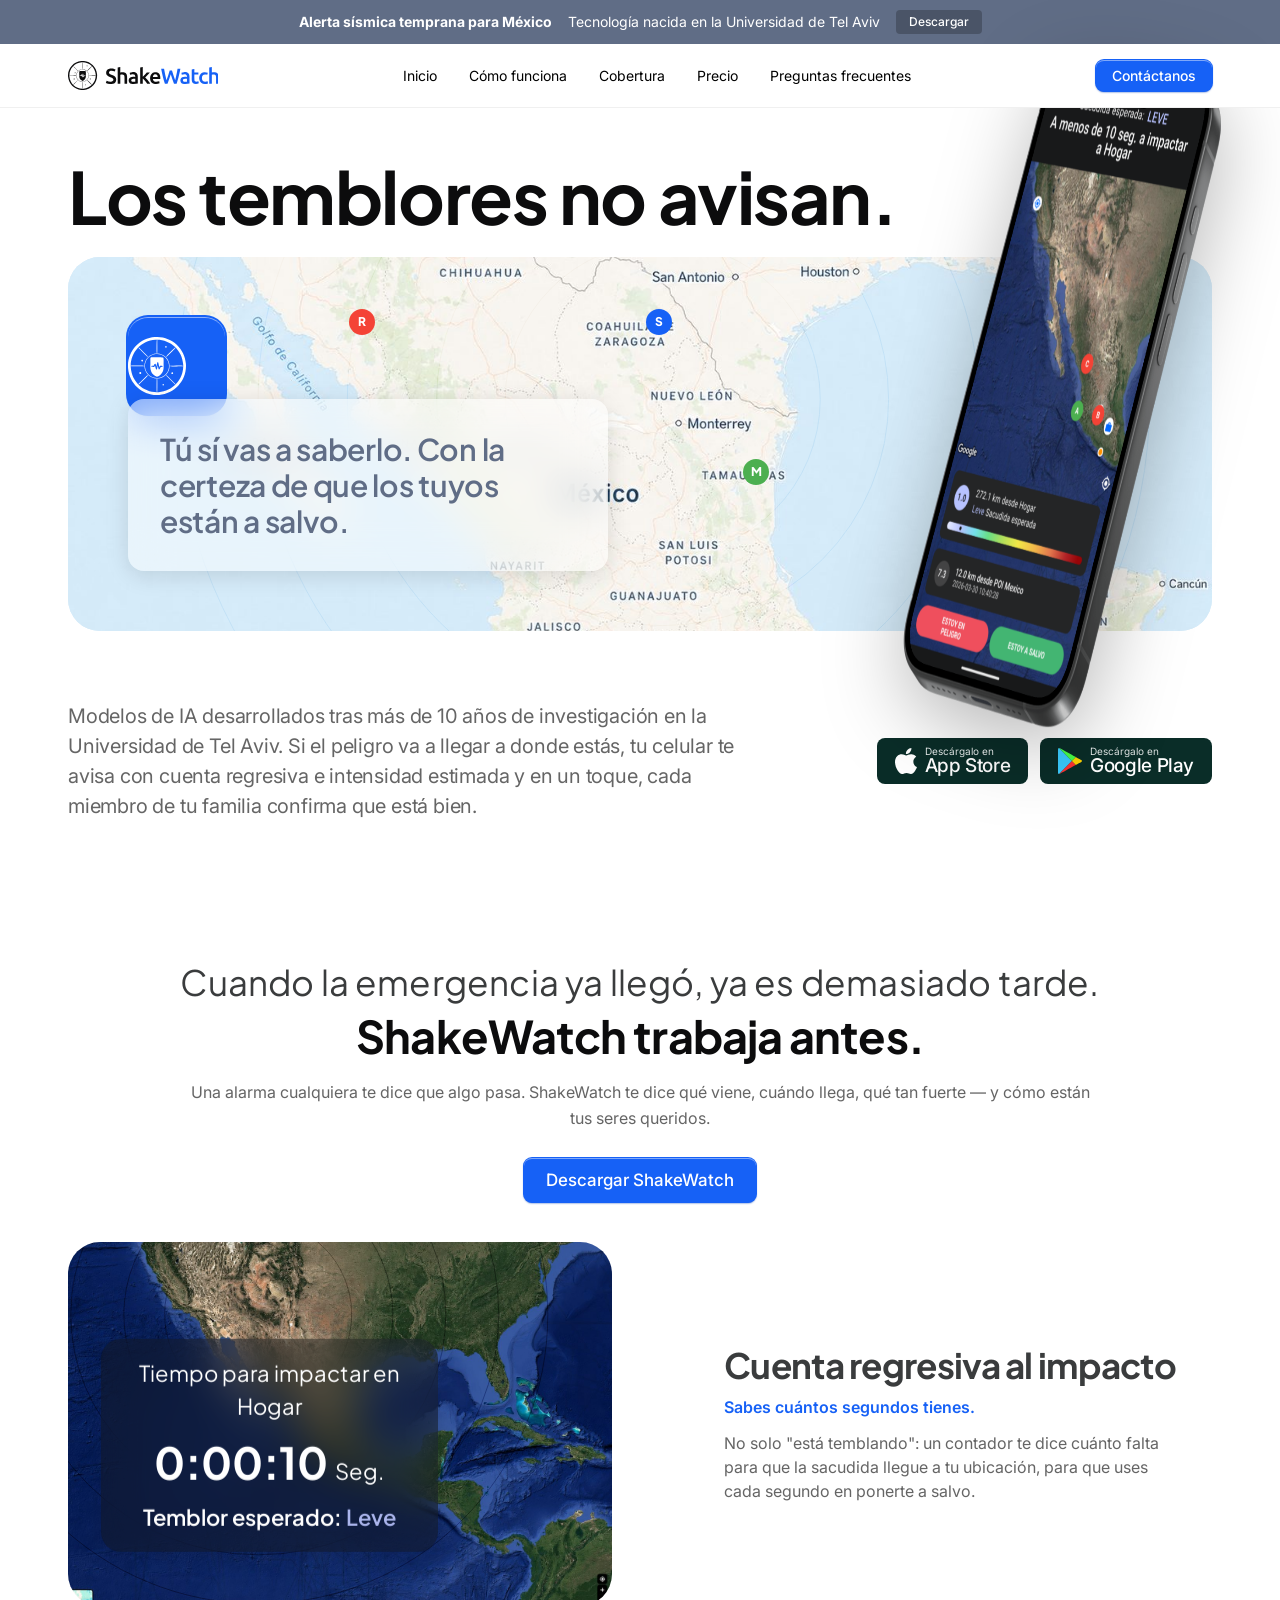
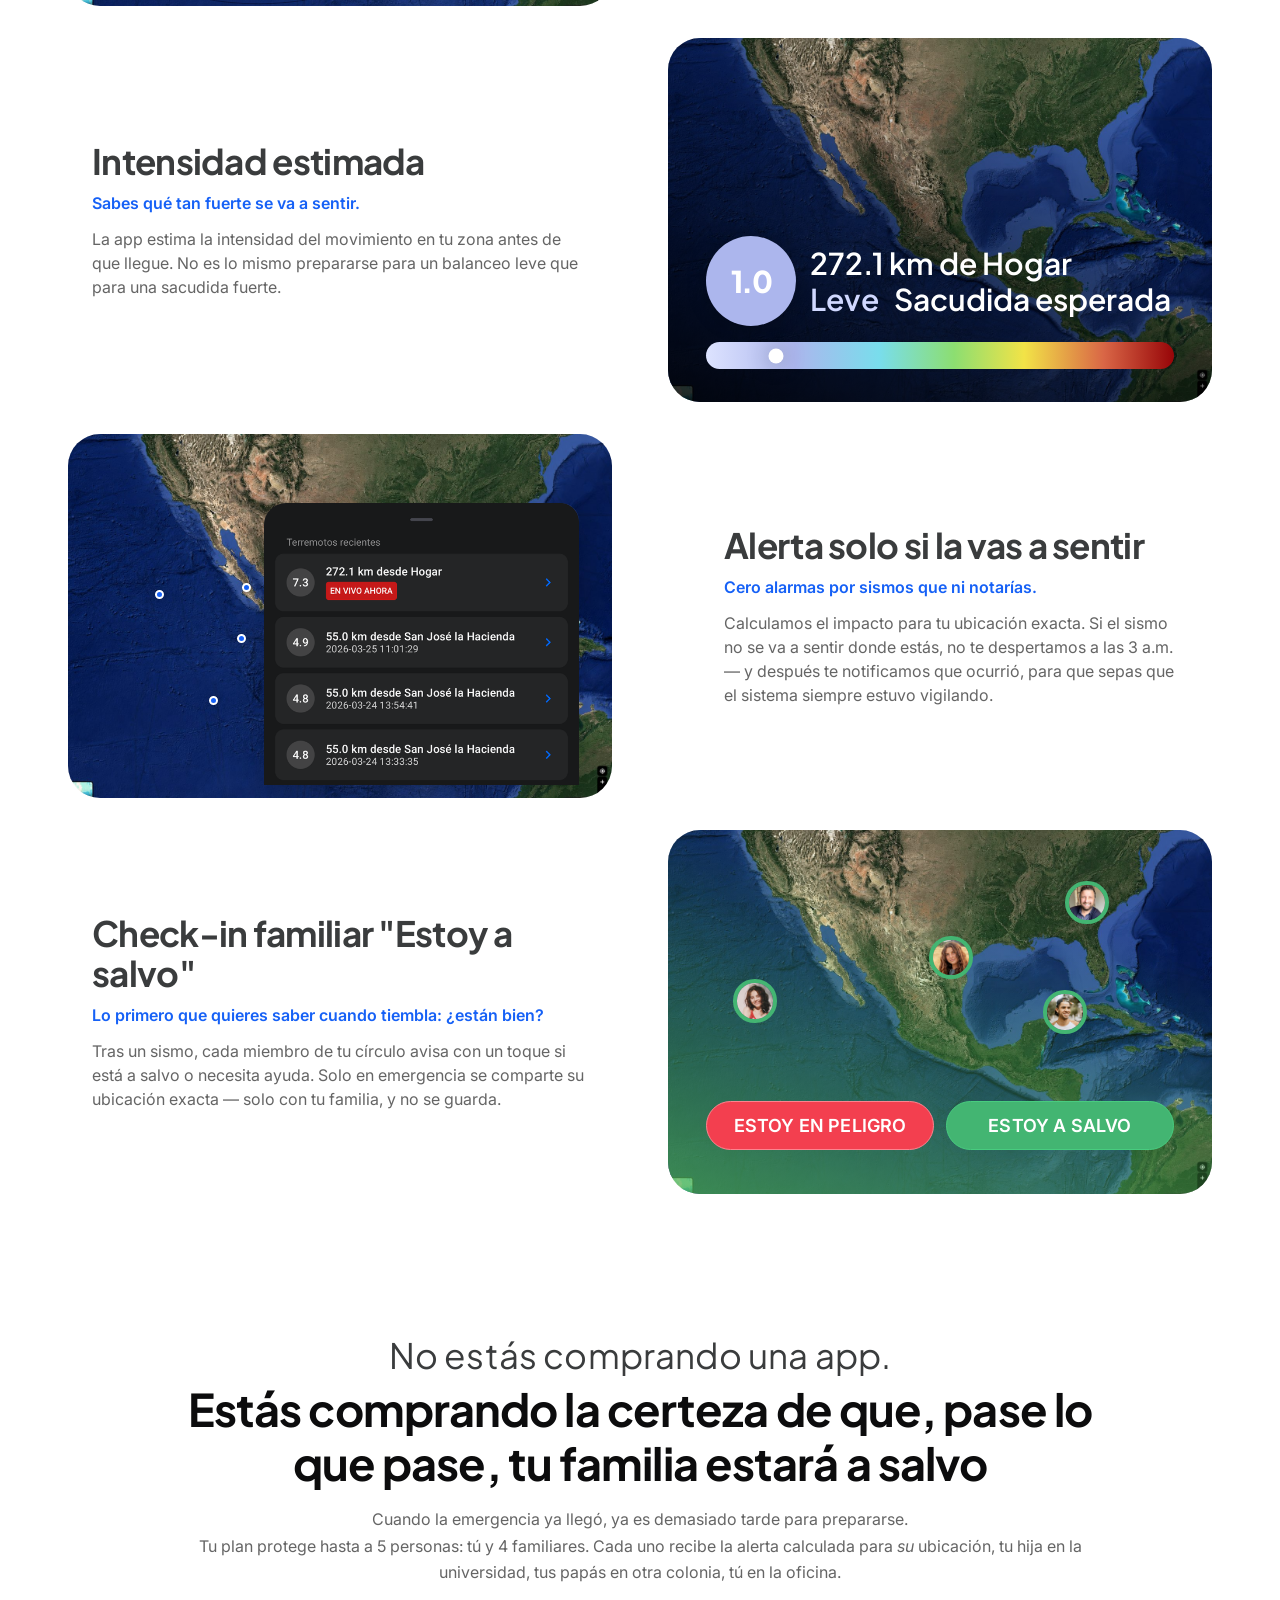
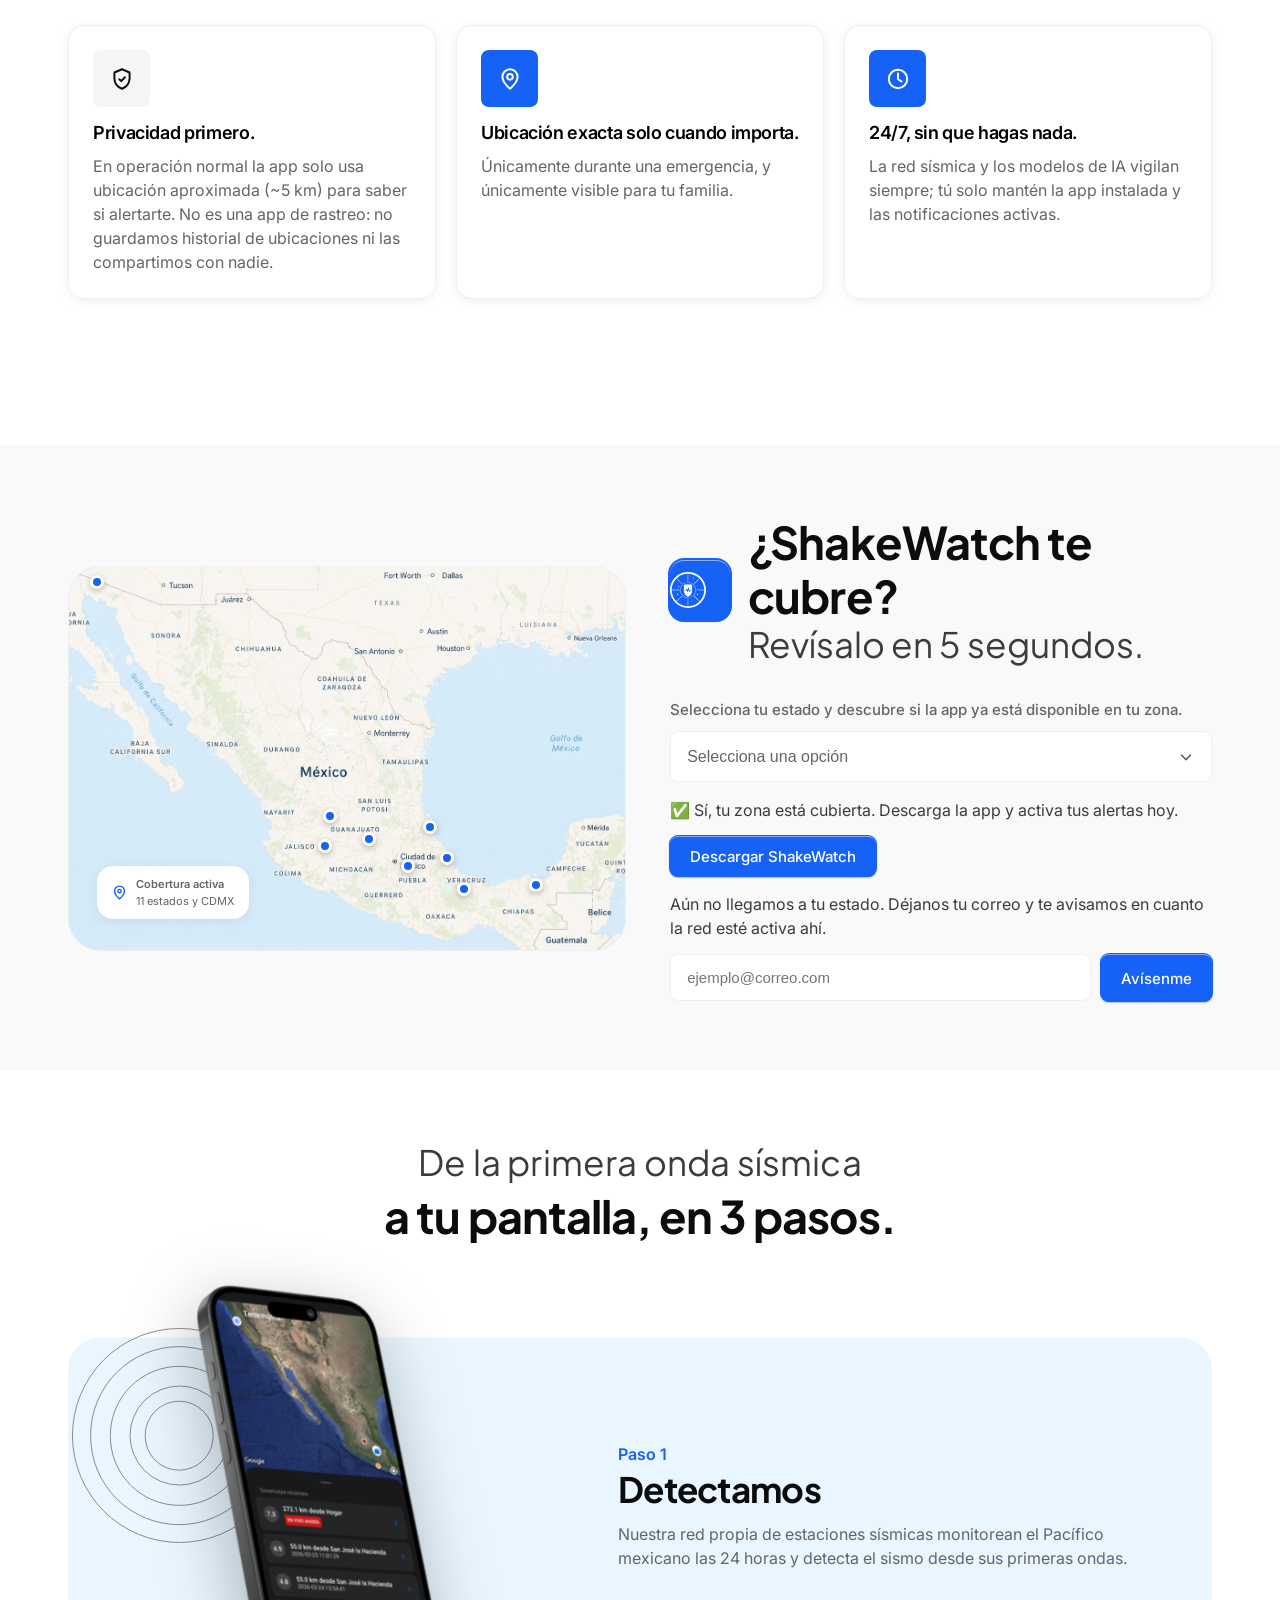
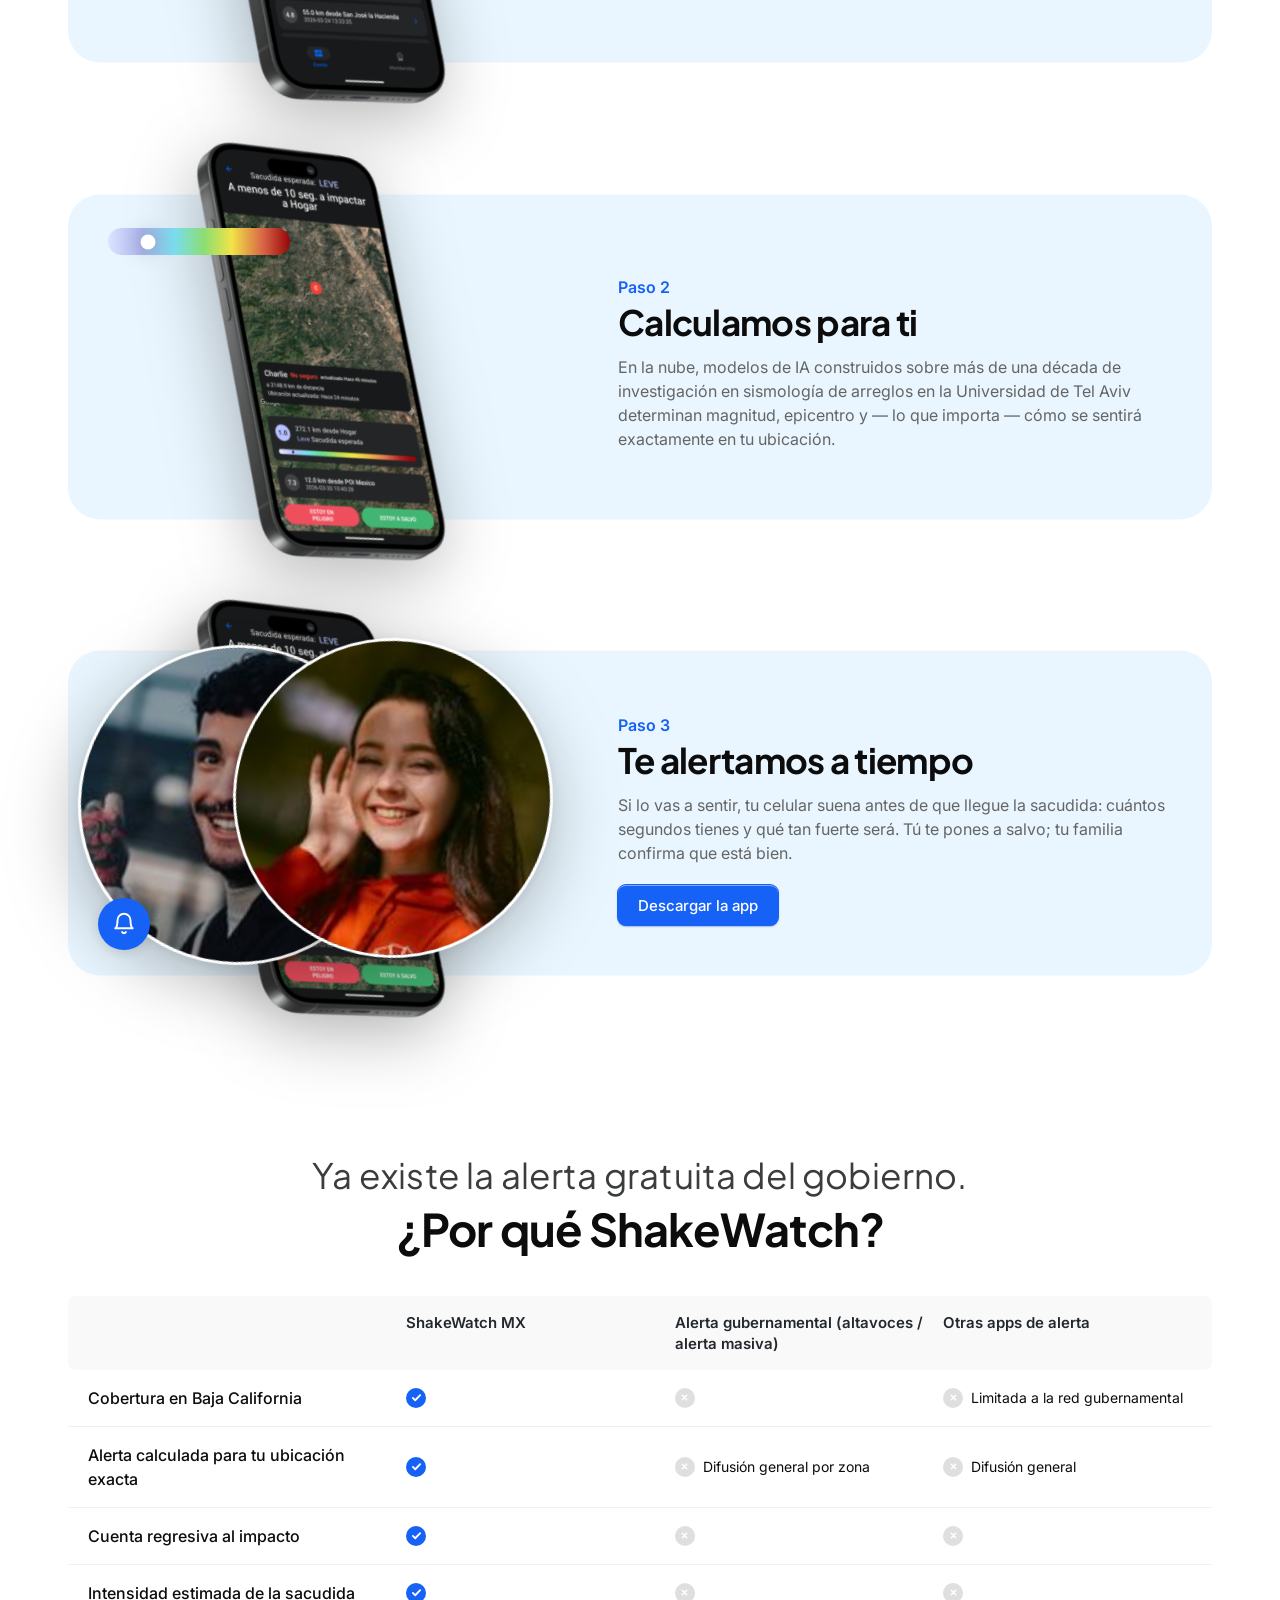
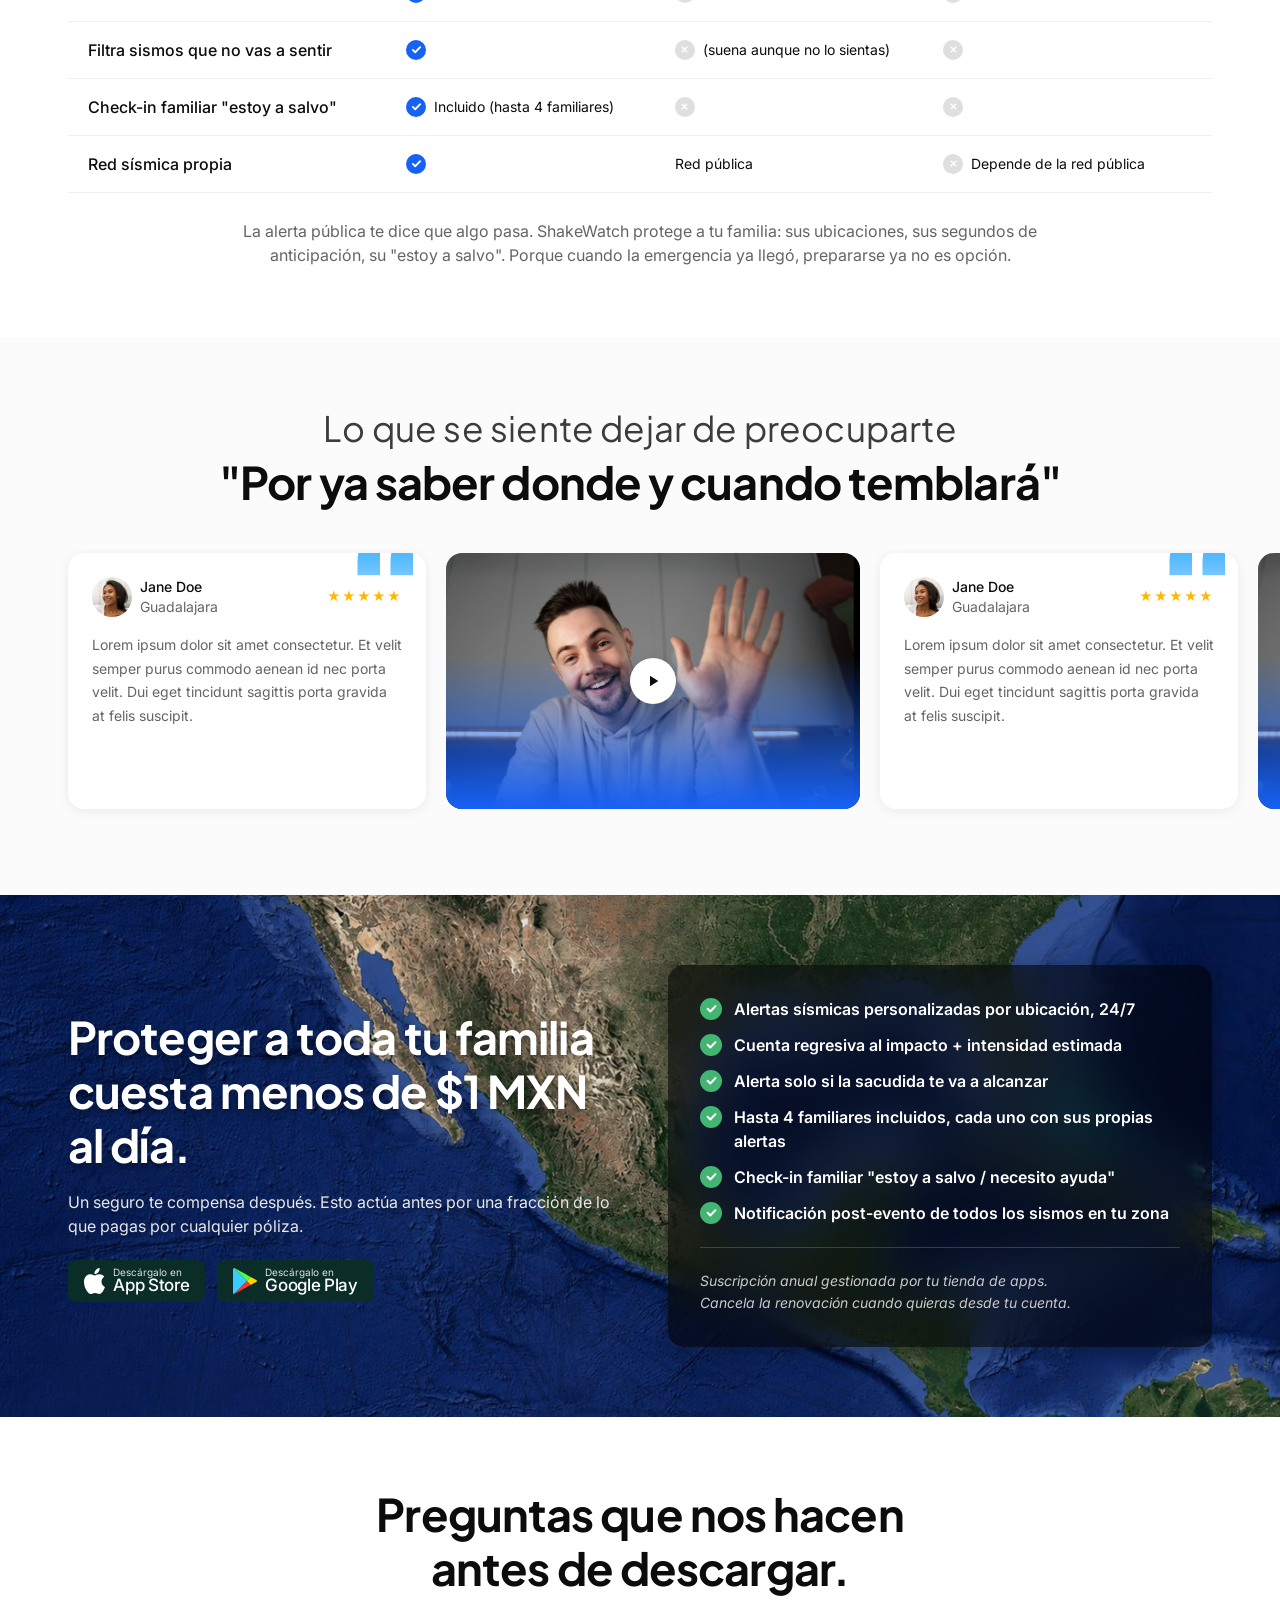
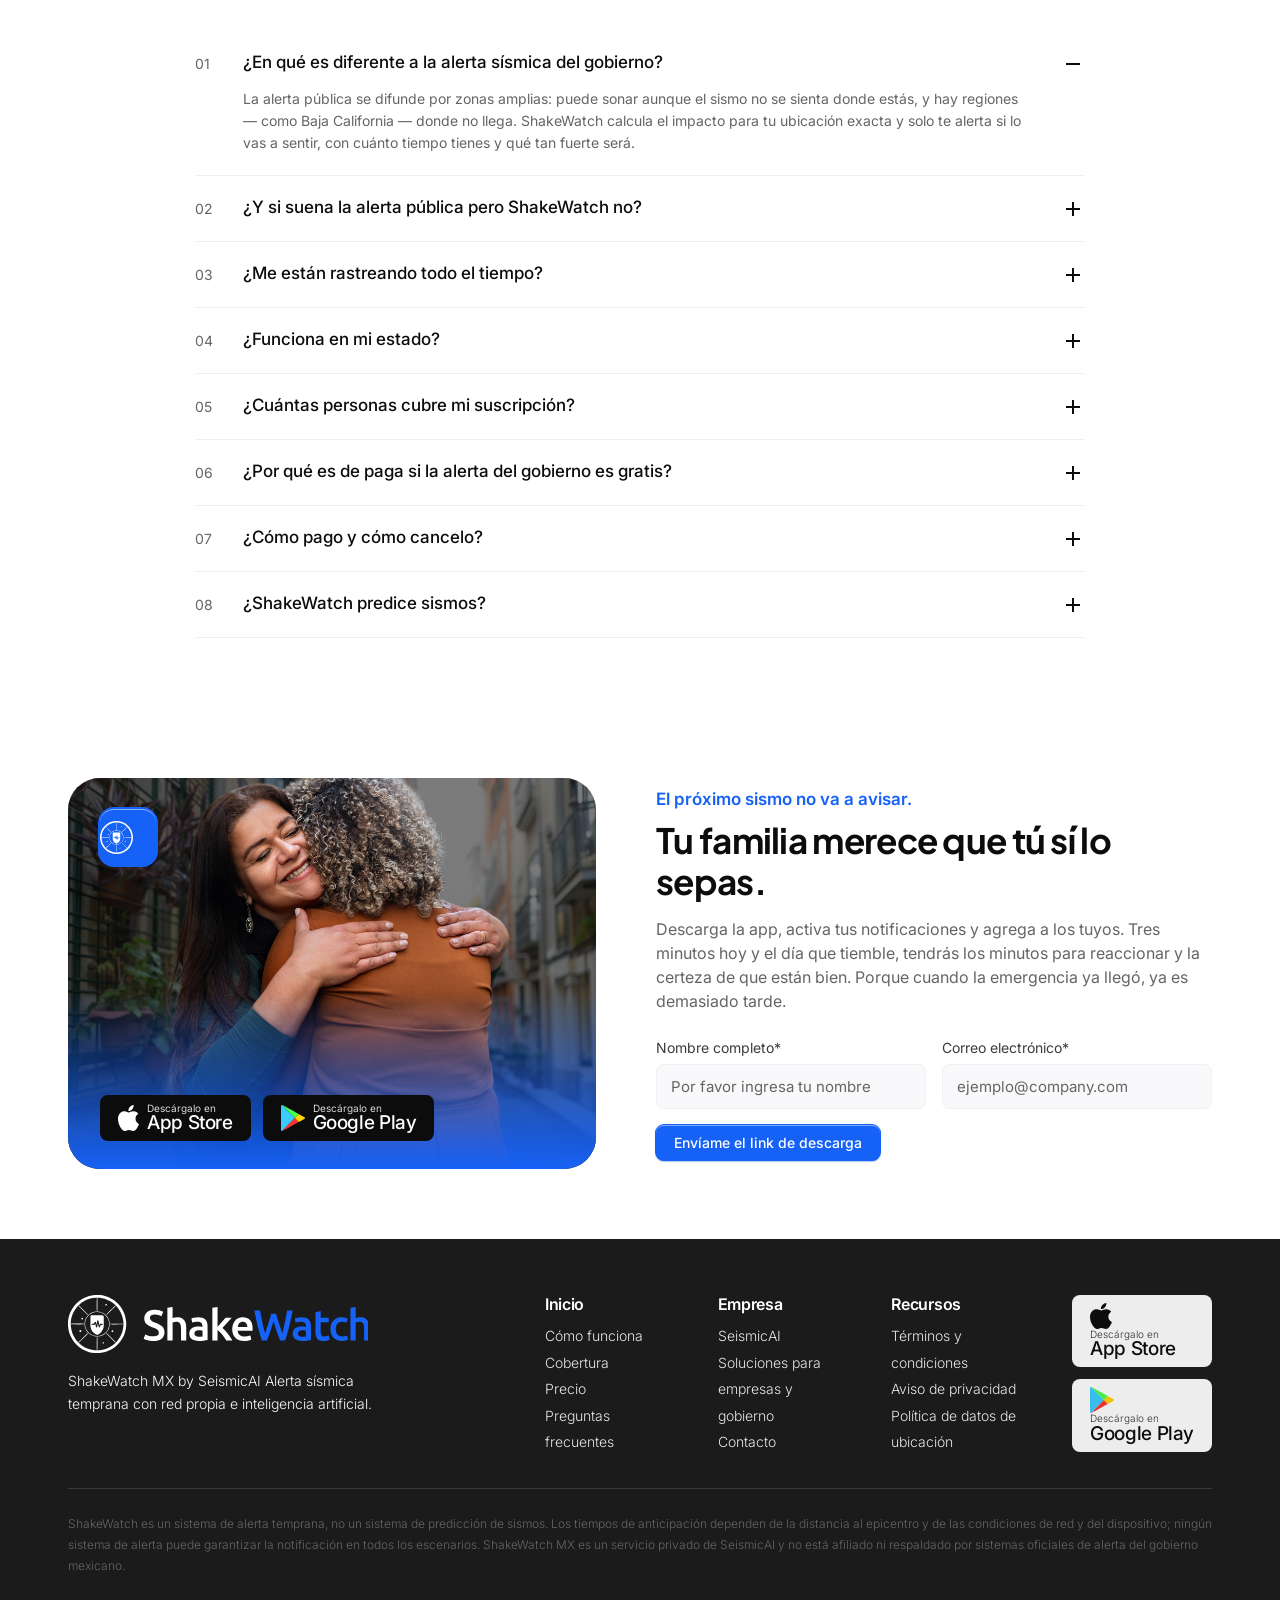
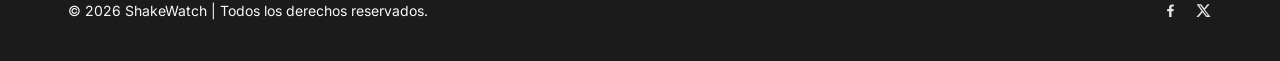
==== index.html @ d80d5755 "V0.1" ====
<!DOCTYPE html>
<html lang="es-MX">
<head>
<meta charset="UTF-8">
<meta name="viewport" content="width=device-width, initial-scale=1">
<title>ShakeWatch MX — Alerta sísmica temprana para México</title>
<meta name="description" content="Alerta sísmica temprana calculada para tu ubicación exacta: cuenta regresiva al impacto, intensidad estimada y check-in familiar. Red sísmica propia e inteligencia artificial.">
<meta name="theme-color" content="#1661F6">

<link rel="icon" href="Assets/favicon.svg" type="image/svg+xml">
<link rel="alternate icon" href="Assets/favicon.ico" sizes="32x32">
<link rel="apple-touch-icon" href="Assets/apple-touch-icon.png">

<meta property="og:type" content="website">
<meta property="og:title" content="ShakeWatch MX — Los temblores no avisan. Tú sí vas a saberlo.">
<meta property="og:description" content="Cuenta regresiva al impacto, intensidad estimada y el estado de tu familia. Alerta sísmica temprana para México.">
<meta property="og:image" content="Assets/mapa-mexico.jpg">

<link rel="preconnect" href="https://fonts.googleapis.com">
<link rel="preconnect" href="https://fonts.gstatic.com" crossorigin>
<link href="https://fonts.googleapis.com/css2?family=Plus+Jakarta+Sans:wght@400;500;600;700;800&family=Inter:ital,wght@0,300;0,400;0,500;0,600;0,700;1,400&display=swap" rel="stylesheet">
<link rel="stylesheet" href="styles.css">
<script>document.documentElement.className+=" js";</script>
</head>
<body>

<a class="skip-link" href="#inicio">Saltar al contenido</a>

<!-- ══════════ BANNER ══════════ -->
<div class="topbar">
  <div class="topbar__inner">
    <p class="topbar__text"><strong>Alerta sísmica temprana para México</strong><span class="topbar__dot" aria-hidden="true"></span><span class="topbar__sub">Tecnología nacida en la Universidad de Tel Aviv</span></p>
    <a class="topbar__pill" href="#descargar">Descargar</a>
  </div>
</div>

<!-- ══════════ NAV ══════════ -->
<header class="nav" id="nav">
  <div class="nav__inner">
    <a class="nav__logo" href="#inicio" aria-label="ShakeWatch, inicio">
      <img src="Assets/logo.svg" alt="ShakeWatch" width="150" height="29">
    </a>

    <nav class="nav__menu" id="nav-menu" aria-label="Principal">
      <a href="#inicio">Inicio</a>
      <a href="#como-funciona">Cómo funciona</a>
      <a href="#cobertura">Cobertura</a>
      <a href="#precio">Precio</a>
      <a href="#faq">Preguntas frecuentes</a>
      <a class="btn btn--primary nav__menu-cta" href="#contacto">Contáctanos</a>
    </nav>

    <a class="btn btn--primary nav__cta" href="#contacto">Contáctanos</a>

    <button class="nav__burger" id="nav-burger" aria-label="Abrir menú" aria-expanded="false" aria-controls="nav-menu">
      <span></span><span></span><span></span>
    </button>
  </div>
</header>

<main id="inicio">

<!-- ══════════ HERO ══════════ -->
<section class="hero">
  <div class="wrap">
    <h1 class="hero__title">Los temblores no avisan.</h1>

    <div class="hero__stage">
      <div class="hero__card">
        <img class="hero__map" src="Assets/mapa-mexico.jpg" alt="Mapa de México con la red de monitoreo sísmico" loading="eager">
        <div class="radar" aria-hidden="true"><span></span><span></span><span></span><span></span><span></span></div>

        <div class="badge-icon hero__badge">
          <img src="Assets/marca-blanca.svg" alt="" width="40" height="40">
        </div>

        <div class="glass hero__glass">
          <p>Tú sí vas a saberlo. Con la certeza de que los tuyos están a salvo.</p>
        </div>

        <span class="mag mag--r" aria-hidden="true">R</span>
        <span class="mag mag--s" aria-hidden="true">S</span>
        <span class="mag mag--m" aria-hidden="true">M</span>
      </div>

      <img class="hero__phone" src="Assets/iphone-hero.png" alt="App ShakeWatch mostrando una alerta sísmica en el celular" width="900" height="675">
    </div>

    <div class="hero__foot">
      <p class="hero__lead">Modelos de IA desarrollados tras más de 10 años de investigación en la Universidad de Tel Aviv. Si el peligro va a llegar a donde estás, tu celular te avisa con cuenta regresiva e intensidad estimada y en un toque, cada miembro de tu familia confirma que está bien.</p>
      <div class="stores" id="descargar">
        <a class="store" href="#" aria-label="Descargar en App Store">
          <img class="store__ico" src="Assets/apple-blanco.svg" alt="" aria-hidden="true">
          <span><small>Descárgalo en</small><b>App Store</b></span>
        </a>
        <a class="store" href="#" aria-label="Descargar en Google Play">
          <img class="store__ico" src="Assets/google-play.svg" alt="" aria-hidden="true">
          <span><small>Descárgalo en</small><b>Google Play</b></span>
        </a>
      </div>
    </div>
  </div>
</section>

<!-- ══════════ FEATURES ══════════ -->
<section class="features" id="que-hace">
  <div class="wrap">
    <header class="sec-head reveal">
      <p class="sec-head__eyebrow">Cuando la emergencia ya llegó, ya es demasiado tarde.</p>
      <h2 class="sec-head__title">ShakeWatch trabaja antes.</h2>
      <p class="sec-head__sub">Una alarma cualquiera te dice que algo pasa. ShakeWatch te dice qué viene, cuándo llega, qué tan fuerte — y cómo están tus seres queridos.</p>
      <a class="btn btn--primary btn--lg" href="#descargar">Descargar ShakeWatch</a>
    </header>

    <!-- 01 · Cuenta regresiva -->
    <article class="feat reveal">
      <div class="feat__media">
        <img class="feat__bg" src="Assets/mapa-satelital.jpg" alt="Vista satelital del Pacífico mexicano" loading="lazy">
        <div class="radar radar--sm" aria-hidden="true"><span></span><span></span><span></span><span></span><span></span></div>
        <div class="glass glass--dark countdown">
          <p class="countdown__label">Tiempo para impactar en Hogar</p>
          <p class="countdown__time"><b>0:00:10</b> <span>Seg.</span></p>
          <p class="countdown__meta">Temblor esperado: <span>Leve</span></p>
        </div>
      </div>
      <div class="feat__text">
        <h3>Cuenta regresiva al impacto</h3>
        <p class="feat__kicker">Sabes cuántos segundos tienes.</p>
        <p>No solo "está temblando": un contador te dice cuánto falta para que la sacudida llegue a tu ubicación, para que uses cada segundo en ponerte a salvo.</p>
      </div>
    </article>

    <!-- 02 · Intensidad -->
    <article class="feat feat--flip reveal">
      <div class="feat__media feat__media--dark">
        <img class="feat__bg" src="Assets/mapa-satelital.jpg" alt="Mapa satelital con el epicentro estimado" loading="lazy">
        <div class="feat__scrim"></div>
        <div class="intensity">
          <div class="intensity__row">
            <span class="intensity__mag">1.0</span>
            <div>
              <p class="intensity__dist">272.1 km de Hogar</p>
              <p class="intensity__desc"><span>Leve</span> Sacudida esperada</p>
            </div>
          </div>
          <div class="scale"><i style="left:15%"></i></div>
        </div>
      </div>
      <div class="feat__text">
        <h3>Intensidad estimada</h3>
        <p class="feat__kicker">Sabes qué tan fuerte se va a sentir.</p>
        <p>La app estima la intensidad del movimiento en tu zona antes de que llegue. No es lo mismo prepararse para un balanceo leve que para una sacudida fuerte.</p>
      </div>
    </article>

    <!-- 03 · Alerta solo si la vas a sentir -->
    <article class="feat reveal">
      <div class="feat__media">
        <img class="feat__bg" src="Assets/mapa-satelital.jpg" alt="Mapa con los sismos recientes de la zona" loading="lazy">
        <img class="feat__inset" src="Assets/app-mapa-lista.png" alt="Pantalla de la app con la lista de sismos recientes" loading="lazy">
        <span class="pin" style="left:32%;top:41%"></span>
        <span class="pin" style="left:16%;top:43%"></span>
        <span class="pin" style="left:31%;top:55%"></span>
        <span class="pin" style="left:26%;top:72%"></span>
      </div>
      <div class="feat__text">
        <h3>Alerta solo si la vas a sentir</h3>
        <p class="feat__kicker">Cero alarmas por sismos que ni notarías.</p>
        <p>Calculamos el impacto para tu ubicación exacta. Si el sismo no se va a sentir donde estás, no te despertamos a las 3 a.m. — y después te notificamos que ocurrió, para que sepas que el sistema siempre estuvo vigilando.</p>
      </div>
    </article>

    <!-- 04 · Check-in familiar -->
    <article class="feat feat--flip reveal">
      <div class="feat__media feat__media--green">
        <img class="feat__bg" src="Assets/mapa-satelital.jpg" alt="Mapa con el estado de cada familiar" loading="lazy">
        <div class="feat__scrim feat__scrim--green"></div>
        <img class="checkin__avatar checkin__avatar--1" src="Assets/avatar-1.jpg" alt="" loading="lazy">
        <img class="checkin__avatar checkin__avatar--2" src="Assets/avatar-2.jpg" alt="" loading="lazy">
        <img class="checkin__avatar checkin__avatar--3" src="Assets/avatar-3.jpg" alt="" loading="lazy">
        <img class="checkin__avatar checkin__avatar--4" src="Assets/avatar-4.jpg" alt="" loading="lazy">
        <div class="checkin">
          <span class="checkin__btn checkin__btn--danger">ESTOY EN PELIGRO</span>
          <span class="checkin__btn checkin__btn--safe">ESTOY A SALVO</span>
        </div>
      </div>
      <div class="feat__text">
        <h3>Check-in familiar "Estoy a salvo"</h3>
        <p class="feat__kicker">Lo primero que quieres saber cuando tiembla: ¿están bien?</p>
        <p>Tras un sismo, cada miembro de tu círculo avisa con un toque si está a salvo o necesita ayuda. Solo en emergencia se comparte su ubicación exacta — solo con tu familia, y no se guarda.</p>
      </div>
    </article>
  </div>
</section>

<!-- ══════════ PROMESA / PRIVACIDAD ══════════ -->
<section class="promise">
  <div class="wrap">
    <header class="sec-head reveal">
      <p class="sec-head__eyebrow">No estás comprando una app.</p>
      <h2 class="sec-head__title">Estás comprando la certeza de que, pase lo que pase, tu familia estará a salvo</h2>
      <p class="sec-head__sub">Cuando la emergencia ya llegó, ya es demasiado tarde para prepararse.<br>Tu plan protege hasta a 5 personas: tú y 4 familiares. Cada uno recibe la alerta calculada para <em>su</em> ubicación, tu hija en la universidad, tus papás en otra colonia, tú en la oficina.</p>
    </header>

    <div class="cards reveal">
      <article class="card">
        <span class="card__ico card__ico--light">
          <svg viewBox="0 0 24 24" width="26" height="26" fill="none" stroke="#0C0C0D" stroke-width="1.8" stroke-linecap="round" stroke-linejoin="round"><path d="M12 3l7 3v5.5c0 4.3-2.9 8.2-7 9.5-4.1-1.3-7-5.2-7-9.5V6l7-3z"/><path d="M9.5 12.2l1.8 1.8 3.4-3.6"/></svg>
        </span>
        <h3>Privacidad primero.</h3>
        <p>En operación normal la app solo usa ubicación aproximada (~5 km) para saber si alertarte. No es una app de rastreo: no guardamos historial de ubicaciones ni las compartimos con nadie.</p>
      </article>
      <article class="card">
        <span class="card__ico">
          <svg viewBox="0 0 24 24" width="26" height="26" fill="none" stroke="#fff" stroke-width="1.8" stroke-linecap="round" stroke-linejoin="round"><path d="M12 21s7-5.6 7-11a7 7 0 10-14 0c0 5.4 7 11 7 11z"/><circle cx="12" cy="10" r="2.6"/></svg>
        </span>
        <h3>Ubicación exacta solo cuando importa.</h3>
        <p>Únicamente durante una emergencia, y únicamente visible para tu familia.</p>
      </article>
      <article class="card">
        <span class="card__ico">
          <svg viewBox="0 0 24 24" width="26" height="26" fill="none" stroke="#fff" stroke-width="1.8" stroke-linecap="round" stroke-linejoin="round"><circle cx="12" cy="12" r="8.5"/><path d="M12 7v5.2l3.2 2"/></svg>
        </span>
        <h3>24/7, sin que hagas nada.</h3>
        <p>La red sísmica y los modelos de IA vigilan siempre; tú solo mantén la app instalada y las notificaciones activas.</p>
      </article>
    </div>

    <div class="center reveal"><a class="btn btn--primary btn--lg" href="#descargar">Proteger a mi familia — Descargar</a></div>
  </div>
</section>

<!-- ══════════ COBERTURA ══════════ -->
<section class="coverage" id="cobertura">
  <div class="wrap coverage__grid">
    <div class="coverage__map reveal">
      <img src="Assets/mapa-mexico.jpg" alt="Mapa de cobertura de ShakeWatch en México" loading="lazy">
      <span class="dot" style="left:47%;top:65%"></span>
      <span class="dot" style="left:46%;top:73%"></span>
      <span class="dot" style="left:54%;top:71%"></span>
      <span class="dot" style="left:61%;top:78%"></span>
      <span class="dot" style="left:71%;top:84%"></span>
      <span class="dot" style="left:84%;top:83%"></span>
      <span class="dot" style="left:65%;top:68%"></span>
      <span class="dot" style="left:68%;top:76%"></span>
      <span class="dot" style="left:5%;top:4%"></span>
      <div class="coverage__badge">
        <svg viewBox="0 0 24 24" width="17" height="17" fill="none" stroke="#1661F6" stroke-width="2" stroke-linecap="round" stroke-linejoin="round"><path d="M12 21s7-5.6 7-11a7 7 0 10-14 0c0 5.4 7 11 7 11z"/><circle cx="12" cy="10" r="2.4"/></svg>
        <span><b>Cobertura activa</b><i>11 estados y CDMX</i></span>
      </div>
    </div>

    <div class="coverage__panel reveal">
      <div class="coverage__head">
        <span class="badge-icon badge-icon--md"><img src="Assets/marca-blanca.svg" alt="" width="34" height="34"></span>
        <div>
          <h2>¿ShakeWatch te cubre?</h2>
          <p class="coverage__kicker">Revísalo en 5 segundos.</p>
        </div>
      </div>

      <label class="coverage__label" for="estado">Selecciona tu estado y descubre si la app ya está disponible en tu zona.</label>
      <div class="select">
        <select id="estado" name="estado">
          <option value="" selected>Selecciona una opción</option>
          <option value="1">Baja California* [POR CONFIRMAR]</option>
          <option value="1">Jalisco</option>
          <option value="1">Colima</option>
          <option value="1">Michoacán</option>
          <option value="1">Guerrero</option>
          <option value="1">Oaxaca</option>
          <option value="1">Chiapas</option>
          <option value="1">Puebla</option>
          <option value="1">Morelos</option>
          <option value="1">Estado de México</option>
          <option value="1">CDMX</option>
          <option value="0">Otro estado</option>
        </select>
        <svg viewBox="0 0 24 24" width="18" height="18" fill="none" stroke="#656565" stroke-width="2" stroke-linecap="round" stroke-linejoin="round" aria-hidden="true"><path d="M6 9.5l6 6 6-6"/></svg>
      </div>

      <div class="coverage__result" id="coverage-yes" hidden>
        <p>✅ Sí, tu zona está cubierta. Descarga la app y activa tus alertas hoy.</p>
        <a class="btn btn--primary" href="#descargar">Descargar ShakeWatch</a>
      </div>

      <div class="coverage__result" id="coverage-no" hidden>
        <p>Aún no llegamos a tu estado. Déjanos tu correo y te avisamos en cuanto la red esté activa ahí.</p>
        <form class="coverage__form" action="gracias.html" method="get" data-origen="cobertura">
          <input type="email" name="email" placeholder="ejemplo@correo.com" required aria-label="Tu correo electrónico">
          <button class="btn btn--primary" type="submit">Avísenme</button>
        </form>
      </div>
    </div>
  </div>
</section>

<!-- ══════════ CÓMO FUNCIONA ══════════ -->
<section class="steps" id="como-funciona">
  <div class="wrap">
    <header class="sec-head reveal">
      <p class="sec-head__eyebrow">De la primera onda sísmica</p>
      <h2 class="sec-head__title">a tu pantalla, en 3 pasos.</h2>
    </header>

    <article class="step reveal">
      <div class="step__media">
        <div class="radar radar--xs" aria-hidden="true"><span></span><span></span><span></span><span></span><span></span></div>
        <img src="Assets/paso-1.png" alt="Celular mostrando la detección de un sismo" loading="lazy">
      </div>
      <div class="step__text">
        <p class="step__n">Paso 1</p>
        <h3>Detectamos</h3>
        <p>Nuestra red propia de estaciones sísmicas monitorean el Pacífico mexicano las 24 horas y detecta el sismo desde sus primeras ondas.</p>
      </div>
    </article>

    <article class="step reveal">
      <div class="step__media">
        <div class="scale scale--float" aria-hidden="true"><i style="left:22%"></i></div>
        <img src="Assets/paso-2.png" alt="Celular calculando magnitud e intensidad" loading="lazy">
      </div>
      <div class="step__text">
        <p class="step__n">Paso 2</p>
        <h3>Calculamos para ti</h3>
        <p>En la nube, modelos de IA construidos sobre más de una década de investigación en sismología de arreglos en la Universidad de Tel Aviv determinan magnitud, epicentro y — lo que importa — cómo se sentirá exactamente en tu ubicación.</p>
      </div>
    </article>

    <article class="step reveal">
      <div class="step__media">
        <img class="step__avatar step__avatar--a" src="Assets/avatar-5.jpg" alt="" loading="lazy">
        <img class="step__avatar step__avatar--b" src="Assets/avatar-6.jpg" alt="" loading="lazy">
        <span class="step__bell">
          <svg viewBox="0 0 24 24" width="26" height="26" fill="none" stroke="#fff" stroke-width="1.8" stroke-linecap="round" stroke-linejoin="round"><path d="M18 8.5a6 6 0 10-12 0c0 6-2 7.5-2 7.5h16s-2-1.5-2-7.5z"/><path d="M13.7 19.5a2 2 0 01-3.4 0"/></svg>
        </span>
        <img src="Assets/paso-3.png" alt="Celular recibiendo la alerta antes de la sacudida" loading="lazy">
      </div>
      <div class="step__text">
        <p class="step__n">Paso 3</p>
        <h3>Te alertamos a tiempo</h3>
        <p>Si lo vas a sentir, tu celular suena antes de que llegue la sacudida: cuántos segundos tienes y qué tan fuerte será. Tú te pones a salvo; tu familia confirma que está bien.</p>
        <a class="btn btn--primary" href="#descargar">Descargar la app</a>
      </div>
    </article>
  </div>
</section>

<!-- ══════════ COMPARATIVA ══════════ -->
<section class="compare">
  <div class="wrap">
    <header class="sec-head reveal">
      <p class="sec-head__eyebrow">Ya existe la alerta gratuita del gobierno.</p>
      <h2 class="sec-head__title">¿Por qué ShakeWatch?</h2>
    </header>

    <div class="table reveal">
      <div class="table__head">
        <span></span>
        <span>ShakeWatch MX</span>
        <span>Alerta gubernamental (altavoces / alerta masiva)</span>
        <span>Otras apps de alerta</span>
      </div>

      <div class="table__row">
        <span class="table__feat">Cobertura en Baja California</span>
        <span data-th="ShakeWatch MX"><b class="ok"></b></span>
        <span data-th="Alerta gubernamental"><b class="no"></b></span>
        <span data-th="Otras apps"><b class="no"></b> Limitada a la red gubernamental</span>
      </div>
      <div class="table__row">
        <span class="table__feat">Alerta calculada para tu ubicación exacta</span>
        <span data-th="ShakeWatch MX"><b class="ok"></b></span>
        <span data-th="Alerta gubernamental"><b class="no"></b> Difusión general por zona</span>
        <span data-th="Otras apps"><b class="no"></b> Difusión general</span>
      </div>
      <div class="table__row">
        <span class="table__feat">Cuenta regresiva al impacto</span>
        <span data-th="ShakeWatch MX"><b class="ok"></b></span>
        <span data-th="Alerta gubernamental"><b class="no"></b></span>
        <span data-th="Otras apps"><b class="no"></b></span>
      </div>
      <div class="table__row">
        <span class="table__feat">Intensidad estimada de la sacudida</span>
        <span data-th="ShakeWatch MX"><b class="ok"></b></span>
        <span data-th="Alerta gubernamental"><b class="no"></b></span>
        <span data-th="Otras apps"><b class="no"></b></span>
      </div>
      <div class="table__row">
        <span class="table__feat">Filtra sismos que no vas a sentir</span>
        <span data-th="ShakeWatch MX"><b class="ok"></b></span>
        <span data-th="Alerta gubernamental"><b class="no"></b> (suena aunque no lo sientas)</span>
        <span data-th="Otras apps"><b class="no"></b></span>
      </div>
      <div class="table__row">
        <span class="table__feat">Check-in familiar "estoy a salvo"</span>
        <span data-th="ShakeWatch MX"><b class="ok"></b> Incluido (hasta 4 familiares)</span>
        <span data-th="Alerta gubernamental"><b class="no"></b></span>
        <span data-th="Otras apps"><b class="no"></b></span>
      </div>
      <div class="table__row">
        <span class="table__feat">Red sísmica propia</span>
        <span data-th="ShakeWatch MX"><b class="ok"></b></span>
        <span data-th="Alerta gubernamental">Red pública</span>
        <span data-th="Otras apps"><b class="no"></b> Depende de la red pública</span>
      </div>
    </div>

    <p class="compare__note reveal">La alerta pública te dice que algo pasa. ShakeWatch protege a tu familia: sus ubicaciones, sus segundos de anticipación, su "estoy a salvo". Porque cuando la emergencia ya llegó, prepararse ya no es opción.</p>
  </div>
</section>

<!-- ══════════ TESTIMONIOS ══════════ -->
<section class="voices">
  <div class="wrap">
    <header class="sec-head reveal">
      <p class="sec-head__eyebrow">Lo que se siente dejar de preocuparte</p>
      <h2 class="sec-head__title">"Por ya saber donde y cuando temblará"</h2>
    </header>
  </div>

  <div class="voices__rail reveal">
    <article class="quote">
      <span class="quote__mark" aria-hidden="true">“</span>
      <div class="quote__head">
        <img src="Assets/avatar-testimonio.jpg" alt="" loading="lazy">
        <div><b>Jane Doe</b><i>Guadalajara</i></div>
        <span class="stars" aria-label="5 de 5 estrellas">★★★★★</span>
      </div>
      <p>Lorem ipsum dolor sit amet consectetur. Et velit semper purus commodo aenean id nec porta velit. Dui eget tincidunt sagittis porta gravida at felis suscipit.</p>
    </article>

    <article class="voices__video">
      <img src="Assets/testimonio-video.jpg" alt="Testimonio en video de una usuaria de ShakeWatch" loading="lazy">
      <button class="voices__play" type="button" aria-label="Reproducir testimonio">
        <svg viewBox="0 0 24 24" width="18" height="18" fill="#0C0C0D" aria-hidden="true"><path d="M8 5l11 7-11 7z"/></svg>
      </button>
    </article>

    <article class="quote">
      <span class="quote__mark" aria-hidden="true">“</span>
      <div class="quote__head">
        <img src="Assets/avatar-testimonio.jpg" alt="" loading="lazy">
        <div><b>Jane Doe</b><i>Guadalajara</i></div>
        <span class="stars" aria-label="5 de 5 estrellas">★★★★★</span>
      </div>
      <p>Lorem ipsum dolor sit amet consectetur. Et velit semper purus commodo aenean id nec porta velit. Dui eget tincidunt sagittis porta gravida at felis suscipit.</p>
    </article>

    <article class="voices__video">
      <img src="Assets/testimonio-video.jpg" alt="Testimonio en video de un usuario de ShakeWatch" loading="lazy">
      <button class="voices__play" type="button" aria-label="Reproducir testimonio">
        <svg viewBox="0 0 24 24" width="18" height="18" fill="#0C0C0D" aria-hidden="true"><path d="M8 5l11 7-11 7z"/></svg>
      </button>
    </article>
  </div>
</section>

<!-- ══════════ PRECIO ══════════ -->
<section class="pricing" id="precio">
  <img class="pricing__bg" src="Assets/mapa-satelital.jpg" alt="" aria-hidden="true" loading="lazy">
  <div class="wrap pricing__grid">
    <div class="pricing__left reveal">
      <h2>Proteger a toda tu familia cuesta menos de $1 MXN al día.</h2>
      <p>Un seguro te compensa después. Esto actúa antes por una fracción de lo que pagas por cualquier póliza.</p>
      <div class="stores stores--sm">
        <a class="store" href="#" aria-label="Descargar en App Store">
          <img class="store__ico" src="Assets/apple-blanco.svg" alt="" aria-hidden="true">
          <span><small>Descárgalo en</small><b>App Store</b></span>
        </a>
        <a class="store" href="#" aria-label="Descargar en Google Play">
          <img class="store__ico" src="Assets/google-play.svg" alt="" aria-hidden="true">
          <span><small>Descárgalo en</small><b>Google Play</b></span>
        </a>
      </div>
    </div>

    <div class="pricing__card reveal">
      <ul>
        <li>Alertas sísmicas personalizadas por ubicación, 24/7</li>
        <li>Cuenta regresiva al impacto + intensidad estimada</li>
        <li>Alerta solo si la sacudida te va a alcanzar</li>
        <li>Hasta 4 familiares incluidos, cada uno con sus propias alertas</li>
        <li>Check-in familiar "estoy a salvo / necesito ayuda"</li>
        <li>Notificación post-evento de todos los sismos en tu zona</li>
      </ul>
      <hr>
      <p class="pricing__fine">Suscripción anual gestionada por tu tienda de apps.<br>Cancela la renovación cuando quieras desde tu cuenta.</p>
    </div>
  </div>
</section>

<!-- ══════════ FAQ ══════════ -->
<section class="faq" id="faq">
  <div class="wrap">
    <h2 class="faq__title reveal">Preguntas que nos hacen antes de descargar.</h2>

    <div class="faq__list reveal">
      <details class="faq__item" open>
        <summary><span class="faq__n">01</span><span class="faq__q">¿En qué es diferente a la alerta sísmica del gobierno?</span><i aria-hidden="true"></i></summary>
        <div class="faq__a"><span class="faq__n" aria-hidden="true"></span><p>La alerta pública se difunde por zonas amplias: puede sonar aunque el sismo no se sienta donde estás, y hay regiones — como Baja California — donde no llega. ShakeWatch calcula el impacto para tu ubicación exacta y solo te alerta si lo vas a sentir, con cuánto tiempo tienes y qué tan fuerte será.</p></div>
      </details>

      <details class="faq__item">
        <summary><span class="faq__n">02</span><span class="faq__q">¿Y si suena la alerta pública pero ShakeWatch no?</span><i aria-hidden="true"></i></summary>
        <div class="faq__a"><span class="faq__n" aria-hidden="true"></span><p>Es intencional. Significa que nuestro sistema estimó que en tu ubicación no sentirías el sismo. Después del evento recibirás una notificación confirmando que ocurrió y que fuiste evaluado — el sistema nunca dejó de vigilar.</p></div>
      </details>

      <details class="faq__item">
        <summary><span class="faq__n">03</span><span class="faq__q">¿Me están rastreando todo el tiempo?</span><i aria-hidden="true"></i></summary>
        <div class="faq__a"><span class="faq__n" aria-hidden="true"></span><p>No. En operación normal la app usa tu ubicación aproximada (unos 5 km) solo para decidir si alertarte, y no guardamos historial. Tu ubicación exacta se comparte únicamente durante una emergencia y únicamente con tu familia.</p></div>
      </details>

      <details class="faq__item">
        <summary><span class="faq__n">04</span><span class="faq__q">¿Funciona en mi estado?</span><i aria-hidden="true"></i></summary>
        <div class="faq__a"><span class="faq__n" aria-hidden="true"></span><p>Hoy cubrimos 10 estados del centro y Pacífico de México [lista en la sección de cobertura] y estamos llegando a Baja California [CONFIRMAR]. Si tu estado aún no está cubierto, déjanos tu correo y te avisamos cuando la red esté activa.</p></div>
      </details>

      <details class="faq__item">
        <summary><span class="faq__n">05</span><span class="faq__q">¿Cuántas personas cubre mi suscripción?</span><i aria-hidden="true"></i></summary>
        <div class="faq__a"><span class="faq__n" aria-hidden="true"></span><p>Tú más hasta 4 familiares. Cada uno recibe alertas calculadas para su propia ubicación y participa en el check-in familiar.</p></div>
      </details>

      <details class="faq__item">
        <summary><span class="faq__n">06</span><span class="faq__q">¿Por qué es de paga si la alerta del gobierno es gratis?</span><i aria-hidden="true"></i></summary>
        <div class="faq__a"><span class="faq__n" aria-hidden="true"></span><p>Porque operamos nuestra propia red de estaciones sísmicas y modelos de IA nacidos de más de 10 años de investigación en la Universidad de Tel Aviv, para darte lo que la difusión masiva no puede: precisión por ubicación, cuenta regresiva, intensidad estimada y el estado de tu familia. Piénsalo como piensas cualquier protección para los tuyos — solo que esta actúa antes de la emergencia, no después.</p></div>
      </details>

      <details class="faq__item">
        <summary><span class="faq__n">07</span><span class="faq__q">¿Cómo pago y cómo cancelo?</span><i aria-hidden="true"></i></summary>
        <div class="faq__a"><span class="faq__n" aria-hidden="true"></span><p>La suscripción se contrata y se gestiona directamente en App Store o Google Play. Puedes desactivar la renovación en cualquier momento desde la configuración de tu tienda.</p></div>
      </details>

      <details class="faq__item">
        <summary><span class="faq__n">08</span><span class="faq__q">¿ShakeWatch predice sismos?</span><i aria-hidden="true"></i></summary>
        <div class="faq__a"><span class="faq__n" aria-hidden="true"></span><p>No — nadie puede predecir un sismo. Lo que hacemos es detectarlo en cuanto inicia y avisarte antes de que la sacudida llegue a ti. Esos segundos son la diferencia.</p></div>
      </details>
    </div>
  </div>
</section>

<!-- ══════════ CTA FINAL ══════════ -->
<section class="final" id="contacto">
  <div class="wrap final__grid">
    <div class="final__media reveal">
      <img class="final__bg" src="Assets/familia-abrazo.jpg" alt="" aria-hidden="true" loading="lazy">
      <img class="final__cut" src="Assets/familia-abrazo-recorte.png" alt="Dos personas abrazándose después de un sismo" loading="lazy">
      <div class="final__scrim"></div>
      <span class="badge-icon final__badge"><img src="Assets/marca-blanca.svg" alt="" width="34" height="34"></span>
      <div class="stores stores--onimg">
        <a class="store store--dark" href="#" aria-label="Descargar en App Store">
          <img class="store__ico" src="Assets/apple-blanco.svg" alt="" aria-hidden="true">
          <span><small>Descárgalo en</small><b>App Store</b></span>
        </a>
        <a class="store store--dark" href="#" aria-label="Descargar en Google Play">
          <img class="store__ico" src="Assets/google-play.svg" alt="" aria-hidden="true">
          <span><small>Descárgalo en</small><b>Google Play</b></span>
        </a>
      </div>
    </div>

    <div class="final__text reveal">
      <p class="final__kicker">El próximo sismo no va a avisar.</p>
      <h2>Tu familia merece que tú sí lo sepas.</h2>
      <p class="final__body">Descarga la app, activa tus notificaciones y agrega a los tuyos. Tres minutos hoy y el día que tiemble, tendrás los minutos para reaccionar y la certeza de que están bien. Porque cuando la emergencia ya llegó, ya es demasiado tarde.</p>

      <form class="final__form" action="gracias.html" method="get" data-origen="cta-final">
        <div class="field">
          <label for="nombre">Nombre completo*</label>
          <input id="nombre" name="nombre" type="text" placeholder="Por favor ingresa tu nombre" required>
        </div>
        <div class="field">
          <label for="correo">Correo electrónico*</label>
          <input id="correo" name="email" type="email" placeholder="ejemplo@company.com" required>
        </div>
        <button class="btn btn--primary" type="submit">Envíame el link de descarga</button>
      </form>
    </div>
  </div>
</section>

</main>

<!-- ══════════ FOOTER ══════════ -->
<footer class="footer">
  <div class="wrap">
    <div class="footer__top">
      <div class="footer__brand">
        <img src="Assets/logo-blanco.svg" alt="ShakeWatch" width="300" height="58">
        <p>ShakeWatch MX by SeismicAI Alerta sísmica temprana con red propia e inteligencia artificial.</p>
      </div>

      <nav class="footer__cols" aria-label="Pie de página">
        <div>
          <h3>Inicio</h3>
          <a href="#como-funciona">Cómo funciona</a>
          <a href="#cobertura">Cobertura</a>
          <a href="#precio">Precio</a>
          <a href="#faq">Preguntas frecuentes</a>
        </div>
        <div>
          <h3>Empresa</h3>
          <a href="#">SeismicAI</a>
          <a href="#">Soluciones para empresas y gobierno</a>
          <a href="#contacto">Contacto</a>
        </div>
        <div>
          <h3>Recursos</h3>
          <a href="#">Términos y condiciones</a>
          <a href="#">Aviso de privacidad</a>
          <a href="#">Política de datos de ubicación</a>
        </div>
        <div class="footer__stores">
          <a class="store store--white" href="#" aria-label="Descargar en App Store">
            <img class="store__ico" src="Assets/apple.svg" alt="" aria-hidden="true">
            <span><small>Descárgalo en</small><b>App Store</b></span>
          </a>
          <a class="store store--white" href="#" aria-label="Descargar en Google Play">
            <img class="store__ico" src="Assets/google-play.svg" alt="" aria-hidden="true">
            <span><small>Descárgalo en</small><b>Google Play</b></span>
          </a>
        </div>
      </nav>
    </div>

    <hr class="footer__line">

    <p class="footer__legal">ShakeWatch es un sistema de alerta temprana, no un sistema de predicción de sismos. Los tiempos de anticipación dependen de la distancia al epicentro y de las condiciones de red y del dispositivo; ningún sistema de alerta puede garantizar la notificación en todos los escenarios. ShakeWatch MX es un servicio privado de SeismicAI y no está afiliado ni respaldado por sistemas oficiales de alerta del gobierno mexicano.</p>

    <div class="footer__bottom">
      <p>© 2026 ShakeWatch | Todos los derechos reservados.</p>
      <div class="footer__social">
        <a href="#" aria-label="Facebook"><svg viewBox="0 0 24 24" width="17" height="17" fill="#F9F9FB"><path d="M13.5 21v-8h2.7l.4-3.1h-3.1V7.9c0-.9.25-1.5 1.55-1.5H16.7V3.6c-.3 0-1.3-.1-2.5-.1-2.5 0-4.2 1.5-4.2 4.3v2.1H7.3V13h2.7v8z"/></svg></a>
        <a href="#" aria-label="X"><svg viewBox="0 0 24 24" width="17" height="17" fill="#F9F9FB"><path d="M17.6 3h3.1l-6.8 7.8L22 21h-6.3l-4.9-6.4L5.1 21H2l7.3-8.3L2.3 3h6.4l4.4 5.9zm-1.1 16.1h1.7L7.6 4.8H5.8z"/></svg></a>
      </div>
    </div>
  </div>
</footer>

<script src="script.js"></script>
</body>
</html>
---- styles.css ----
/* =========================================================
   ShakeWatch MX — Landing Page
   Tokens tomados del archivo de Figma "Dinametra – ShakeWatch LP"
   ========================================================= */

:root{
  /* Marca */
  --blue:#1661F6;
  --blue-700:#0540B7;
  --blue-900:#0B3891;
  --slate:#606D86;

  /* Texto */
  --ink:#0C0C0D;
  --ink-2:#3A3C3D;
  --ink-3:#23272E;
  --gray:#656565;

  /* Superficies */
  --white:#FFFFFF;
  --line:#F0F0F0;
  --soft:#F6F6F6;
  --soft-2:#F9F9F9;
  --soft-3:#FBFBFB;
  --field:#F9F9FB;
  --sky:#D6EBF9;
  --sky-2:#D5EBF9;
  --ice:#E9F6FF;
  --footer:#1B1B1B;

  /* Semáforo */
  --green:#43B572;
  --green-2:#48CC7F;
  --red:#F33F4F;
  --red-2:#FC848F;

  /* Forma */
  --r-sm:8px;
  --r-md:16px;
  --r-lg:32px;
  --shadow-blue:0 0 0 1px var(--blue), 0 1px 2px var(--blue-700);
  --shadow-card:0 2px 12px rgba(0,0,0,.07);

  /* Ritmo */
  --gutter:20px;
  --sec-y:56px;
  --max:1240px;

  /* Tipografía */
  --display:"Plus Jakarta Sans","Segoe UI",system-ui,sans-serif;
  --body:"Inter","Segoe UI",system-ui,sans-serif;
}

/* ── Reset ───────────────────────────────────────────── */
*,*::before,*::after{box-sizing:border-box}
html{-webkit-text-size-adjust:100%;scroll-behavior:smooth}
body{
  margin:0;
  font-family:var(--body);
  font-size:16px;
  line-height:1.5;
  color:var(--gray);
  background:var(--white);
  -webkit-font-smoothing:antialiased;
  overflow-x:hidden;
}
img,svg{max-width:100%;display:block}
h1,h2,h3{font-family:var(--display);color:var(--ink);margin:0;letter-spacing:-.02em;line-height:1.15}
p{margin:0}
a{color:inherit;text-decoration:none}
button{font:inherit}
:focus-visible{outline:3px solid var(--blue);outline-offset:3px;border-radius:4px}

.wrap{width:100%;max-width:var(--max);margin-inline:auto;padding-inline:var(--gutter)}
.center{text-align:center}

.skip-link{
  position:absolute;left:-9999px;top:0;z-index:99;
  background:var(--blue);color:#fff;padding:10px 16px;border-radius:0 0 8px 0;
}
.skip-link:focus{left:0}

/* ── Botones ─────────────────────────────────────────── */
.btn{
  display:inline-flex;align-items:center;justify-content:center;gap:8px;
  font-family:var(--body);font-weight:500;font-size:15px;line-height:1;
  padding:12px 20px;border:0;border-radius:var(--r-sm);cursor:pointer;
  transition:transform .18s ease, box-shadow .18s ease, background .18s ease;
}
.btn--primary{
  background:var(--blue);color:#fff;
  box-shadow:var(--shadow-blue);
  border-top:1px solid rgba(255,255,255,.45);
}
.btn--primary:hover{background:#0F55DC;transform:translateY(-1px)}
.btn--primary:active{transform:translateY(0)}
.btn--lg{font-size:17px;padding:13px 22px}

/* ── Banner superior ─────────────────────────────────── */
.topbar{background:var(--slate);color:#fff}
.topbar__inner{
  max-width:var(--max);margin-inline:auto;padding:10px var(--gutter);
  display:flex;align-items:center;justify-content:center;gap:16px;flex-wrap:wrap;
}
.topbar__text{font-size:13px;line-height:1.5;text-align:center}
.topbar__text strong{font-weight:700}
.topbar__dot{
  display:none;width:3px;height:3px;border-radius:50%;
  background:rgba(255,255,255,.44);margin:0 8px;vertical-align:middle;
}
.topbar__sub{display:none}
.topbar__pill{
  background:rgba(0,0,0,.23);border-radius:4px;padding:3px 13px;
  font-size:12px;font-weight:500;white-space:nowrap;
}
.topbar__pill:hover{background:rgba(0,0,0,.35)}

/* ── Navegación ──────────────────────────────────────── */
.nav{
  position:sticky;top:0;z-index:40;
  background:var(--white);border-bottom:1px solid var(--line);
}
.nav__inner{
  max-width:var(--max);margin-inline:auto;padding:14px var(--gutter);
  display:flex;align-items:center;justify-content:space-between;gap:16px;
}
.nav__logo img{width:132px;height:auto}
.nav__menu{display:none}
.nav__cta{display:none}
.nav__burger{
  width:42px;height:38px;background:none;border:1px solid var(--line);
  border-radius:8px;display:grid;place-content:center;gap:4px;cursor:pointer;
}
.nav__burger span{display:block;width:18px;height:2px;background:var(--ink);border-radius:2px;transition:.2s}
.nav__burger[aria-expanded="true"] span:nth-child(1){transform:translateY(6px) rotate(45deg)}
.nav__burger[aria-expanded="true"] span:nth-child(2){opacity:0}
.nav__burger[aria-expanded="true"] span:nth-child(3){transform:translateY(-6px) rotate(-45deg)}

.nav__menu.is-open{
  display:flex;flex-direction:column;gap:4px;
  position:absolute;left:0;right:0;top:100%;
  background:#fff;border-bottom:1px solid var(--line);
  padding:12px var(--gutter) 20px;
  box-shadow:0 12px 24px rgba(0,0,0,.06);
}
.nav__menu.is-open a{font-size:15px;padding:10px 2px;color:var(--ink)}
.nav__menu-cta{margin-top:8px;align-self:flex-start}

/* ── Cabeceras de sección ────────────────────────────── */
.sec-head{max-width:920px;margin-inline:auto;text-align:center;margin-bottom:40px}
.sec-head__eyebrow{
  font-family:var(--display);font-weight:400;color:var(--ink-2);
  font-size:clamp(19px,4.6vw,35px);line-height:1.2;letter-spacing:.005em;
}
.sec-head__title{
  font-weight:700;font-size:clamp(26px,6.4vw,45px);line-height:1.2;margin-top:6px;
}
.sec-head__sub{margin-top:16px;font-size:16px;line-height:1.65;color:var(--gray)}
.sec-head .btn{margin-top:26px}

/* ── HERO ────────────────────────────────────────────── */
.hero{padding:32px 0 44px}
.hero__title{
  font-size:clamp(34px,9vw,72px);line-height:1.1;font-weight:700;letter-spacing:-.02em;
}
.hero__stage{position:relative;margin-top:22px}
.hero__card{
  position:relative;overflow:hidden;border-radius:var(--r-lg);
  background:var(--sky);aspect-ratio:16/13;
}
@supports not (aspect-ratio:16/13){.hero__card{min-height:280px}}
.hero__map{
  position:absolute;inset:0;width:100%;height:100%;object-fit:cover;object-position:60% 40%;
}
.hero__glass{position:absolute;left:14px;bottom:14px;width:min(74%,300px);padding:16px}
.hero__glass p{
  font-family:var(--display);font-weight:600;color:var(--slate);
  font-size:clamp(15px,4vw,30px);line-height:1.2;letter-spacing:-.01em;
}
.hero__badge{position:absolute;left:16px;top:16px}
.hero__phone{
  position:relative;width:64%;max-width:320px;margin:-15% -3% 0 auto;
  filter:drop-shadow(0 22px 40px rgba(0,0,0,.28));
}
.hero__foot{margin-top:24px;display:grid;gap:22px}
.hero__lead{font-size:clamp(15px,3.6vw,20px);line-height:1.5;letter-spacing:-.01em;color:var(--gray)}

/* Glass */
.glass{
  background:rgba(255,255,255,.46);
  -webkit-backdrop-filter:blur(20px);backdrop-filter:blur(20px);
  border-radius:var(--r-md);padding:18px;
  box-shadow:0 4px 24px rgba(0,0,0,.12);
}
.glass--dark{background:rgba(19,19,19,.42);color:#fff;border-radius:20px}

/* Badge azul con la marca */
.badge-icon{
  display:grid;place-content:center;
  width:56px;height:56px;border-radius:14px;background:var(--blue);
  box-shadow:0 0 0 2px var(--blue), 0 1px 2px var(--blue-900);
  border-top:1px solid rgba(255,255,255,.5);
}
.badge-icon img{width:60%;height:auto}
.badge-icon--md{width:60px;height:60px;flex:none}

/* Radar concéntrico */
.radar{position:absolute;left:52%;top:38%;transform:translate(-50%,-50%);
  width:120%;aspect-ratio:1;pointer-events:none;mix-blend-mode:soft-light;opacity:.9}
.radar span{
  position:absolute;left:50%;top:50%;transform:translate(-50%,-50%);
  border:1.5px solid #343535;border-radius:50%;
}
.radar span:nth-child(1){width:23%;height:23%}
.radar span:nth-child(2){width:33%;height:33%}
.radar span:nth-child(3){width:46%;height:46%}
.radar span:nth-child(4){width:59%;height:59%}
.radar span:nth-child(5){width:71%;height:71%}
.radar--sm{width:150%;left:35%;top:20%}
.radar--xs{width:60%;left:22%;top:34%;opacity:.55;mix-blend-mode:normal}

/* Puntos de magnitud del hero */
.mag{
  position:absolute;width:26px;height:26px;border-radius:50%;
  display:grid;place-content:center;color:#fff;
  font-family:var(--display);font-weight:800;font-size:12px;letter-spacing:-.01em;
}
.mag--r{background:#F44336;left:25%;top:11%}
.mag--s{background:var(--blue);left:50%;top:11%}
.mag--m{background:#4CAF50;left:59%;top:43%}

/* ── Store badges ────────────────────────────────────── */
.stores{display:flex;flex-wrap:wrap;gap:12px}
.store{
  display:inline-flex;align-items:center;gap:8px;
  background:#0A2D28;color:#fff;border-radius:var(--r-sm);
  padding:8px 18px;transition:transform .18s ease,opacity .18s ease;
}
.store:hover{transform:translateY(-2px)}
.store__ico{width:auto;height:26px;color:currentColor}
.store span{display:grid;line-height:1.05}
.store small{font-size:10px;opacity:.85;white-space:nowrap}
.store b{font-size:19px;font-weight:500;letter-spacing:-.02em;white-space:nowrap}
.stores--sm .store{padding:7px 16px}
.stores--sm .store b{font-size:17px}
.store--dark{background:var(--ink)}
.store--white{background:#fff;color:var(--ink)}

/* ── FEATURES ────────────────────────────────────────── */
.features{padding:var(--sec-y) 0}
.feat{display:grid;gap:20px;margin-top:28px}
.feat__media{
  position:relative;overflow:hidden;border-radius:var(--r-lg);
  background:#F7F7F7;aspect-ratio:62/41;
}
.feat__bg{position:absolute;inset:0;width:100%;height:100%;object-fit:cover}
.feat__scrim{position:absolute;inset:0;background:linear-gradient(200deg,rgba(0,0,0,0) 20%,rgba(0,0,0,.85) 100%)}
.feat__scrim--green{background:linear-gradient(200deg,rgba(76,175,80,0) 25%,rgba(76,175,80,.75) 100%)}
.feat__text h3{font-size:clamp(24px,5.6vw,35px);line-height:1.15;color:var(--ink-2)}
.feat__kicker{color:var(--blue);font-weight:600;font-size:17px;margin:10px 0 12px}
.feat__text p{font-size:16px;line-height:1.5}

.countdown{position:absolute;left:6%;top:50%;transform:translateY(-40%);width:62%;text-align:center}
.countdown__label{font-family:var(--display);font-size:clamp(12px,2.6vw,22px);color:#fff}
.countdown__time{margin-top:6px;display:flex;align-items:baseline;justify-content:center;gap:8px;color:#fff}
.countdown__time b{font-family:var(--display);font-weight:700;font-size:clamp(24px,6vw,44px);letter-spacing:-.01em}
.countdown__time span{font-family:var(--display);font-size:clamp(12px,2.6vw,22px)}
.countdown__meta{margin-top:6px;font-family:var(--display);font-weight:600;font-size:clamp(12px,2.6vw,22px);color:#fff}
.countdown__meta span{color:#ABB5EC}

.intensity{position:absolute;left:7%;right:7%;bottom:9%}
.intensity__row{display:flex;align-items:center;gap:14px}
.intensity__mag{
  flex:none;width:clamp(46px,13vw,90px);aspect-ratio:1;border-radius:50%;background:#ACB6ED;
  display:grid;place-content:center;color:#fff;
  font-family:var(--display);font-weight:800;font-size:clamp(16px,4.2vw,30px);letter-spacing:-.06em;
  box-shadow:0 0 19px rgba(0,0,0,.25);
}
.intensity__dist{font-family:var(--display);font-weight:600;color:#fff;font-size:clamp(15px,3.7vw,30px);line-height:1.2}
.intensity__desc{font-family:var(--display);font-weight:600;color:#fff;font-size:clamp(14px,3.4vw,30px);line-height:1.2}
.intensity__desc span{color:#D0D8FF;margin-right:10px}
.scale{
  position:relative;height:clamp(12px,3vw,27px);border-radius:100px;margin-top:16px;
  background:linear-gradient(90deg,#DDE3FF 0%,#ACB6ED 19%,#79DDEC 37%,#8CDE71 53%,#F2E347 68%,#D96646 85%,#970508 100%);
}
.scale i{
  position:absolute;top:50%;transform:translate(-50%,-50%);
  width:clamp(8px,1.6vw,15px);aspect-ratio:1;border-radius:50%;background:#fff;
  box-shadow:0 0 22px rgba(0,0,0,.35);
}
.scale--float{position:absolute;left:8%;top:14%;width:36%;z-index:2}

.feat__inset{
  position:absolute;right:6%;top:19%;width:58%;
  border-radius:22px 18px 0 0;box-shadow:0 12px 34px rgba(0,0,0,.22);
}
.pin{
  position:absolute;width:9px;height:9px;border-radius:50%;
  background:var(--blue);border:2px solid #fff;box-shadow:0 0 10px rgba(0,0,0,.25);
}

.checkin{position:absolute;left:7%;right:7%;bottom:12%;display:flex;gap:12px;flex-wrap:wrap}
.checkin__btn{
  flex:1 1 140px;text-align:center;border-radius:66px;padding:10px 14px;
  color:#fff;font-weight:600;font-size:clamp(11px,2.6vw,18px);letter-spacing:.01em;
}
.checkin__btn--danger{background:var(--red);border:1px solid var(--red-2)}
.checkin__btn--safe{background:var(--green);border:1px solid var(--green-2)}
.checkin__avatar{
  position:absolute;width:clamp(30px,8%,50px);aspect-ratio:1;border-radius:50%;
  object-fit:cover;border:4px solid var(--green);
}
.checkin__avatar--1{left:73%;top:14%}
.checkin__avatar--2{left:48%;top:29%}
.checkin__avatar--3{left:69%;top:44%}
.checkin__avatar--4{left:12%;top:41%}

/* ── PROMESA / CARDS ─────────────────────────────────── */
.promise{padding:var(--sec-y) 0}
.promise .sec-head__sub em{font-style:italic}
.cards{display:grid;gap:20px}
.card{
  background:#fff;border:1px solid var(--line);border-radius:var(--r-md);
  padding:24px;box-shadow:var(--shadow-card);
}
.card__ico{
  display:grid;place-content:center;width:57px;height:57px;border-radius:8px;
  background:var(--blue);margin-bottom:16px;
}
.card__ico--light{background:#F5F5F5}
.card h3{font-family:var(--body);font-size:18px;font-weight:600;color:#000;margin-bottom:10px}
.card p{font-size:16px;line-height:1.5}
.promise .center{margin-top:32px}

/* ── COBERTURA ───────────────────────────────────────── */
.coverage{background:var(--soft-2);padding:var(--sec-y) 0}
.coverage__grid{display:grid;gap:28px;align-items:center}
.coverage__map{
  position:relative;border-radius:var(--r-lg);overflow:hidden;
  background:var(--sky-2);border:1px solid var(--line);aspect-ratio:601/415;
}
.coverage__map>img{position:absolute;inset:0;width:100%;height:100%;object-fit:cover}
.dot{
  position:absolute;width:14px;height:14px;border-radius:50%;
  background:var(--blue);border:3px solid #fff;box-shadow:0 2px 6px rgba(0,0,0,.25);
  transform:translate(-50%,-50%);
}
.coverage__badge{
  position:absolute;left:5%;bottom:8%;display:flex;align-items:center;gap:8px;
  background:#fff;border-radius:var(--r-md);padding:10px 14px;box-shadow:var(--shadow-card);
}
.coverage__badge span{display:grid;line-height:1.5;font-size:11px;color:var(--gray)}
.coverage__badge b{font-weight:600}
.coverage__badge i{font-style:normal}

.coverage__head{display:flex;align-items:center;gap:18px;margin-bottom:26px}
.coverage__head h2{font-size:clamp(26px,6.4vw,45px);line-height:1.2}
.coverage__kicker{font-family:var(--display);font-weight:400;color:var(--ink-2);font-size:clamp(19px,4.6vw,35px);line-height:1.2}
.coverage__label{display:block;font-weight:500;color:var(--gray);font-size:15px;margin-bottom:10px}
.select{position:relative;background:#fff;border:1px solid var(--line);border-radius:var(--r-sm)}
.select select{
  width:100%;-webkit-appearance:none;appearance:none;background:transparent;border:0;
  padding:16px 44px 16px 16px;font-size:16px;color:var(--gray);border-radius:var(--r-sm);cursor:pointer;
}
.select svg{position:absolute;right:16px;top:50%;transform:translateY(-50%);pointer-events:none}
.coverage__result{margin-top:16px;display:grid;gap:14px;justify-items:start}
.coverage__result p{font-size:16px;color:var(--ink-2)}
.coverage__form{display:flex;gap:10px;flex-wrap:wrap;width:100%}
.coverage__form input{
  flex:1 1 220px;min-width:0;padding:14px 16px;border:1px solid var(--line);
  border-radius:var(--r-sm);background:#fff;font-size:15px;color:var(--ink);
}

/* ── PASOS ───────────────────────────────────────────── */
.steps{padding:var(--sec-y) 0}
.step{
  position:relative;display:grid;gap:20px;margin-top:26px;
  background:var(--ice);border-radius:var(--r-lg);padding:24px;
}
.step__media{position:relative;display:flex;justify-content:center}
.step__media>img{
  width:min(74%,320px);height:auto;transform:rotate(12.35deg);
  filter:drop-shadow(0 18px 34px rgba(0,0,0,.28));
}
.step__n{color:var(--blue);font-weight:600;font-size:17px;margin-bottom:2px}
.step__text h3{font-size:clamp(24px,5.6vw,35px);line-height:1.2;color:var(--ink)}
.step__text p{margin-top:12px;font-size:16px;line-height:1.5}
.step__text .btn{margin-top:20px}
.step__avatar{
  position:absolute;width:clamp(38px,11vw,50px);aspect-ratio:1;border-radius:50%;
  object-fit:cover;border:3px solid #fff;box-shadow:var(--shadow-card);z-index:2;
}
.step__avatar--a{left:2%;top:8%}
.step__avatar--b{right:4%;bottom:14%}
.step__bell{
  position:absolute;left:6%;bottom:16%;z-index:2;
  width:52px;height:52px;border-radius:50%;background:var(--blue);
  display:grid;place-content:center;box-shadow:0 2px 12px rgba(0,0,0,.12);
}

/* ── COMPARATIVA ─────────────────────────────────────── */
.compare{padding:var(--sec-y) 0}
.table{display:grid;gap:14px}
.table__head{display:none}
.table__row{
  display:grid;gap:8px;padding:18px;border:1px solid var(--line);
  border-radius:var(--r-md);background:#fff;
}
.table__feat{font-weight:600;color:var(--ink);font-size:16px;margin-bottom:4px}
.table__row>span[data-th]{
  display:flex;align-items:center;gap:8px;font-size:14px;color:var(--ink);
}
.table__row>span[data-th]::before{
  content:attr(data-th) " · ";
  color:var(--gray);font-size:12px;font-weight:500;flex:none;
}
b.ok,b.no{
  flex:none;width:20px;height:20px;border-radius:50%;
  background-repeat:no-repeat;background-position:center;
}
b.ok{
  background-color:var(--blue);background-size:11px 11px;
  background-image:url("data:image/svg+xml,%3Csvg xmlns='http://www.w3.org/2000/svg' viewBox='0 0 12 12'%3E%3Cpath d='M2 6.4l2.6 2.6L10 3.4' fill='none' stroke='%23fff' stroke-width='2' stroke-linecap='round' stroke-linejoin='round'/%3E%3C/svg%3E");
}
b.no{
  background-color:#DFDFDF;background-size:9px 9px;
  background-image:url("data:image/svg+xml,%3Csvg xmlns='http://www.w3.org/2000/svg' viewBox='0 0 12 12'%3E%3Cpath d='M3 3l6 6M9 3l-6 6' fill='none' stroke='%23fff' stroke-width='2' stroke-linecap='round'/%3E%3C/svg%3E");
}
.compare__note{
  margin-top:26px;text-align:center;max-width:802px;margin-inline:auto;
  font-size:16px;line-height:1.5;
}

/* ── TESTIMONIOS ─────────────────────────────────────── */
.voices{padding:var(--sec-y) 0;background:var(--soft-3);overflow:hidden}
.voices__rail{
  display:flex;gap:20px;overflow-x:auto;scroll-snap-type:x mandatory;
  padding:4px var(--gutter) 16px;
  -webkit-overflow-scrolling:touch;scrollbar-width:none;
}
.voices__rail::-webkit-scrollbar{display:none}
.quote{
  position:relative;overflow:hidden;flex:0 0 300px;scroll-snap-align:center;
  background:#fff;border-radius:var(--r-md);padding:24px;box-shadow:var(--shadow-card);
}
.quote__mark{
  position:absolute;right:-6px;top:-46px;font-family:var(--display);font-weight:800;
  font-size:150px;line-height:1;color:rgba(0,151,255,.16);pointer-events:none;
}
@supports (-webkit-background-clip:text) or (background-clip:text){
  .quote__mark{
    background:linear-gradient(180deg,#0097FF,rgba(0,151,255,0));
    -webkit-background-clip:text;background-clip:text;color:transparent;
  }
}
.quote__head{display:flex;align-items:center;gap:8px;margin-bottom:16px}
.quote__head img{width:40px;height:40px;border-radius:50%;object-fit:cover;flex:none}
.quote__head div{display:grid;line-height:1.4}
.quote__head b{font-size:14px;font-weight:500;color:var(--ink)}
.quote__head i{font-style:normal;font-size:14px;color:var(--gray)}
.stars{margin-left:auto;color:#FFB800;font-size:13px;letter-spacing:1px}
.quote p{font-size:14px;line-height:1.7}
.voices__video{
  position:relative;flex:0 0 300px;scroll-snap-align:center;
  border-radius:var(--r-md);overflow:hidden;aspect-ratio:414/256;
}
.voices__video img{width:100%;height:100%;object-fit:cover}
.voices__video::after{
  content:"";position:absolute;inset:auto 0 0 0;height:60%;
  background:linear-gradient(0deg,var(--blue),rgba(22,97,246,0));
}
.voices__play{
  position:absolute;left:50%;top:50%;transform:translate(-50%,-50%);z-index:2;
  width:46px;height:46px;border-radius:50%;border:0;background:#fff;
  display:grid;place-content:center;cursor:pointer;box-shadow:0 6px 18px rgba(0,0,0,.2);
}
.voices__play:hover{transform:translate(-50%,-50%) scale(1.06)}

/* ── PRECIO ──────────────────────────────────────────── */
.pricing{position:relative;padding:var(--sec-y) 0;overflow:hidden;background:#0A0A0A}
.pricing__bg{position:absolute;inset:0;width:100%;height:100%;object-fit:cover;opacity:.9}
.pricing__grid{position:relative;display:grid;gap:24px}
.pricing__left h2{
  color:#fff;font-size:clamp(26px,6.4vw,45px);line-height:1.2;
  text-shadow:0 4px 6px rgba(0,0,0,.35);
}
.pricing__left>p{margin:18px 0 22px;color:#E7E7E7;font-size:16px;line-height:1.5}
.pricing__card{
  background:rgba(0,0,0,.57);
  -webkit-backdrop-filter:blur(24px);backdrop-filter:blur(24px);
  border-radius:var(--r-md);padding:24px;color:#fff;
  box-shadow:0 4px 24px rgba(0,0,0,.25);
}
.pricing__card ul{list-style:none;margin:0;padding:0;display:grid;gap:12px}
.pricing__card li{
  position:relative;padding-left:34px;font-size:15px;font-weight:600;line-height:1.5;color:#fff;
}
.pricing__card li::before{
  content:"";position:absolute;left:0;top:1px;width:22px;height:22px;border-radius:50%;
  background:var(--green) url("data:image/svg+xml,%3Csvg xmlns='http://www.w3.org/2000/svg' viewBox='0 0 12 12'%3E%3Cpath d='M2.4 6.3l2.5 2.5 4.7-5' fill='none' stroke='%23fff' stroke-width='1.9' stroke-linecap='round' stroke-linejoin='round'/%3E%3C/svg%3E") center/13px no-repeat;
}
.pricing__card hr{border:0;border-top:1px solid rgba(255,255,255,.18);margin:22px 0}
.pricing__fine{font-style:italic;font-size:14px;color:#C9C9C9;line-height:1.6}

/* ── FAQ ─────────────────────────────────────────────── */
.faq{padding:var(--sec-y) 0}
.faq__title{
  text-align:center;font-size:clamp(26px,6.4vw,45px);line-height:1.2;
  max-width:626px;margin:0 auto 36px;
}
.faq__list{max-width:890px;margin-inline:auto}
.faq__item{border-bottom:1px solid var(--line);padding:20px 0}
.faq__item summary{
  display:flex;align-items:flex-start;gap:14px;cursor:pointer;list-style:none;
}
.faq__item summary::-webkit-details-marker{display:none}
.faq__n{flex:none;width:34px;font-size:14px;color:var(--gray);padding-top:2px}
.faq__q{flex:1;font-size:17px;font-weight:500;color:var(--ink);line-height:1.4}
.faq__item summary i{
  flex:none;position:relative;width:24px;height:24px;margin-top:1px;
}
.faq__item summary i::before,
.faq__item summary i::after{
  content:"";position:absolute;left:50%;top:50%;background:var(--ink);
  transform:translate(-50%,-50%);transition:.22s ease;
}
.faq__item summary i::before{width:14px;height:2px}
.faq__item summary i::after{width:2px;height:14px}
.faq__item[open] summary i::after{transform:translate(-50%,-50%) rotate(90deg);opacity:0}
.faq__a{display:flex;gap:14px;padding-top:12px}
.faq__a .faq__n{visibility:hidden}
.faq__a p{font-size:14px;line-height:1.6;color:var(--gray);padding-right:38px}

/* ── CTA FINAL ───────────────────────────────────────── */
.final{padding:var(--sec-y) 0}
.final__grid{display:grid;gap:28px}
.final__media{
  position:relative;border-radius:var(--r-lg);overflow:hidden;
  background:#0F0F0F;aspect-ratio:62/46;
}
.final__bg{position:absolute;inset:0;width:100%;height:100%;object-fit:cover;opacity:.45}
.final__cut{
  position:absolute;left:50%;top:46%;transform:translate(-50%,-50%);
  width:74%;height:auto;
}
.final__scrim{
  position:absolute;inset:auto 0 0 0;height:45%;
  background:linear-gradient(0deg,var(--blue),rgba(22,97,246,0));
}
.final__badge{position:absolute;left:6%;top:8%;z-index:2}
.stores--onimg{position:absolute;left:6%;right:6%;bottom:7%;z-index:2}
.final__kicker{color:var(--blue);font-weight:600;font-size:17px;margin-bottom:8px}
.final__text h2{font-size:clamp(24px,5.6vw,35px);line-height:1.15}
.final__body{margin-top:16px;font-size:16px;line-height:1.5}
.final__form{margin-top:24px;display:grid;gap:16px}
.field{display:grid;gap:6px}
.field label{font-size:14px;color:var(--ink-2)}
.field input{
  padding:12px 14px;border:1px solid var(--line);border-radius:var(--r-sm);
  background:var(--field);font-size:15px;color:var(--ink);font-family:var(--body);
}
.field input::placeholder{color:var(--gray)}
.final__form .btn{justify-self:start;padding:10px 18px;font-size:14px}

/* ── FOOTER ──────────────────────────────────────────── */
.footer{background:var(--footer);color:#F9F9FB;padding:44px 0 32px}
.footer__top{display:grid;gap:32px}
.footer__brand img{width:210px;height:auto}
.footer__brand p{margin-top:16px;font-weight:300;font-size:14px;line-height:1.7;color:#F9F9FB;max-width:330px}
.footer__cols{display:grid;gap:28px}
.footer__cols h3{font-family:var(--body);font-size:16px;font-weight:600;color:#fff;margin-bottom:10px}
.footer__cols a{display:block;font-weight:300;font-size:14px;line-height:1.9;color:#F9F9FB;opacity:.92}
.footer__cols a:hover{opacity:1;text-decoration:underline}
.footer__stores{display:grid;gap:12px;align-content:start}
.footer__cols .store--white{color:var(--ink)}
.footer__cols .store--white:hover{text-decoration:none}
.footer__line{border:0;border-top:1px solid rgba(255,255,255,.14);margin:32px 0 24px}
.footer__legal{font-weight:300;font-size:12px;line-height:1.75;color:var(--gray)}
.footer__bottom{
  margin-top:24px;display:flex;flex-wrap:wrap;gap:16px;
  align-items:center;justify-content:space-between;
}
.footer__bottom p{font-size:14px;color:#F9F9FB}
.footer__social{display:flex;gap:16px}
.footer__social a{opacity:.9}
.footer__social a:hover{opacity:1}

/* ── Reveal on scroll ────────────────────────────────── */
section[id],main[id]{scroll-margin-top:88px}
.js .reveal{opacity:0;transform:translateY(18px);transition:opacity .6s ease,transform .6s ease}
.js .reveal.is-visible{opacity:1;transform:none}

/* =========================================================
   TABLET  ≥ 720px
   ========================================================= */
@media (min-width:720px){
  :root{--gutter:32px;--sec-y:64px}

  .topbar__dot,.topbar__sub{display:inline}
  .topbar__text{font-size:14px}

  .cards{grid-template-columns:repeat(3,1fr)}
  .card{padding:22px}

  .hero__stage{display:block}
  .hero__phone{position:absolute;right:-2%;bottom:-14%;width:34%;margin:0}
  .hero__foot{grid-template-columns:1fr;gap:26px}

  .feat{grid-template-columns:1fr 1fr;align-items:center;gap:40px;margin-top:44px}
  .feat--flip .feat__media{order:2}

  .coverage__grid{grid-template-columns:1.03fr 1fr;gap:44px}

  .step{grid-template-columns:.9fr 1fr;align-items:center;gap:36px;padding:32px}

  .final__grid{grid-template-columns:1fr 1fr;align-items:center;gap:40px}
  .final__form{grid-template-columns:1fr 1fr}
  .final__form .btn{grid-column:1/-1}

  .footer__top{grid-template-columns:1fr 1.6fr;gap:60px}
  .footer__cols{grid-template-columns:repeat(2,1fr) }

  .pricing__grid{grid-template-columns:1fr 1fr;align-items:center;gap:40px}

  .quote,.voices__video{flex-basis:358px}
  .voices__video{flex-basis:414px}

  /* Tabla comparativa */
  .table{gap:0}
  .table__head{
    display:grid;grid-template-columns:1.2fr 1fr 1fr 1fr;gap:20px;
    background:var(--soft-2);border-radius:var(--r-sm);padding:16px 20px;
  }
  .table__head span{font-size:15px;font-weight:600;color:var(--ink-3);line-height:1.4}
  .table__row{
    grid-template-columns:1.2fr 1fr 1fr 1fr;gap:20px;align-items:center;
    border:0;border-bottom:1px solid var(--line);border-radius:0;padding:16px 20px;
  }
  .table__feat{margin:0;font-weight:500}
  .table__row>span[data-th]::before{content:none}
}

/* =========================================================
   DESKTOP  ≥ 1024px
   ========================================================= */
@media (min-width:1024px){
  :root{--gutter:48px;--sec-y:70px}

  .nav__burger{display:none}
  .nav__menu{
    display:flex;align-items:center;gap:12px;
    position:static;background:none;border:0;box-shadow:none;padding:0;
  }
  .nav__menu a{font-size:14px;color:#000;padding:4px 10px;border-radius:6px}
  .nav__menu a:hover{background:var(--soft)}
  .nav__menu-cta{display:none}
  .nav__cta{display:inline-flex;padding:8px 16px;font-size:14px}
  .nav__logo img{width:150px}
  .nav__inner{padding:16px var(--gutter)}

  .hero{padding:48px 0 70px}
  .hero__title{max-width:900px}
  .hero__card{aspect-ratio:1240/405;border-radius:var(--r-lg)}
  .hero__map{object-position:center 42%}
  .hero__glass{left:60px;bottom:60px;top:auto;padding:32px;width:min(42%,496px)}
  .hero__badge{left:60px;top:60px;width:97px;height:97px;border-radius:20px}
  .hero__phone{width:32%;right:-1%;bottom:-26%}
  .hero__foot{grid-template-columns:1.7fr 1fr;align-items:center;gap:40px;margin-top:70px}
  .hero__foot .stores{justify-content:flex-end}
  .mag--r{left:24.6%;top:14%}
  .mag--s{left:50.5%;top:14%}
  .mag--m{left:59%;top:54%}

  .feat{gap:56px;margin-top:32px}
  .feat__text{padding:0 24px}
  .feat__media{aspect-ratio:620/415}
  .features .feat:nth-child(even) .feat__text{padding-left:56px}

  .card{padding:24px}
  .card p{max-width:334px}

  .coverage__head{margin-bottom:34px}
  .step{padding:0;background:none;grid-template-columns:.85fr 1fr;gap:45px;margin-top:56px}
  .step::before{
    content:"";position:absolute;left:0;right:0;top:50%;transform:translateY(-50%);
    height:325px;background:var(--ice);border-radius:var(--r-lg);z-index:0;
  }
  .step__media,.step__text{position:relative;z-index:1}
  .step__text{padding-right:40px}

  .voices__rail{padding-inline:calc(max(0px,(100vw - var(--max))/2) + var(--gutter))}

  .pricing{padding:0}
  .pricing__grid{gap:56px;padding-block:70px}
  .pricing__card{padding:32px}
  .pricing__card li{font-size:16px}

  .final__media{aspect-ratio:620/459}
  .final__text{padding-left:20px}

  .footer{padding:56px 0 40px}
  .footer__cols{grid-template-columns:repeat(4,auto);gap:40px;justify-content:space-between}
  .footer__brand img{width:300px}
}

@media (min-width:1200px){
  .faq__a p{padding-right:60px}
}

/* ── Accesibilidad / motion ──────────────────────────── */
@media (prefers-reduced-motion:reduce){
  *,*::before,*::after{animation-duration:.001ms !important;transition-duration:.001ms !important}
  html{scroll-behavior:auto}
  .js .reveal{opacity:1;transform:none}
}
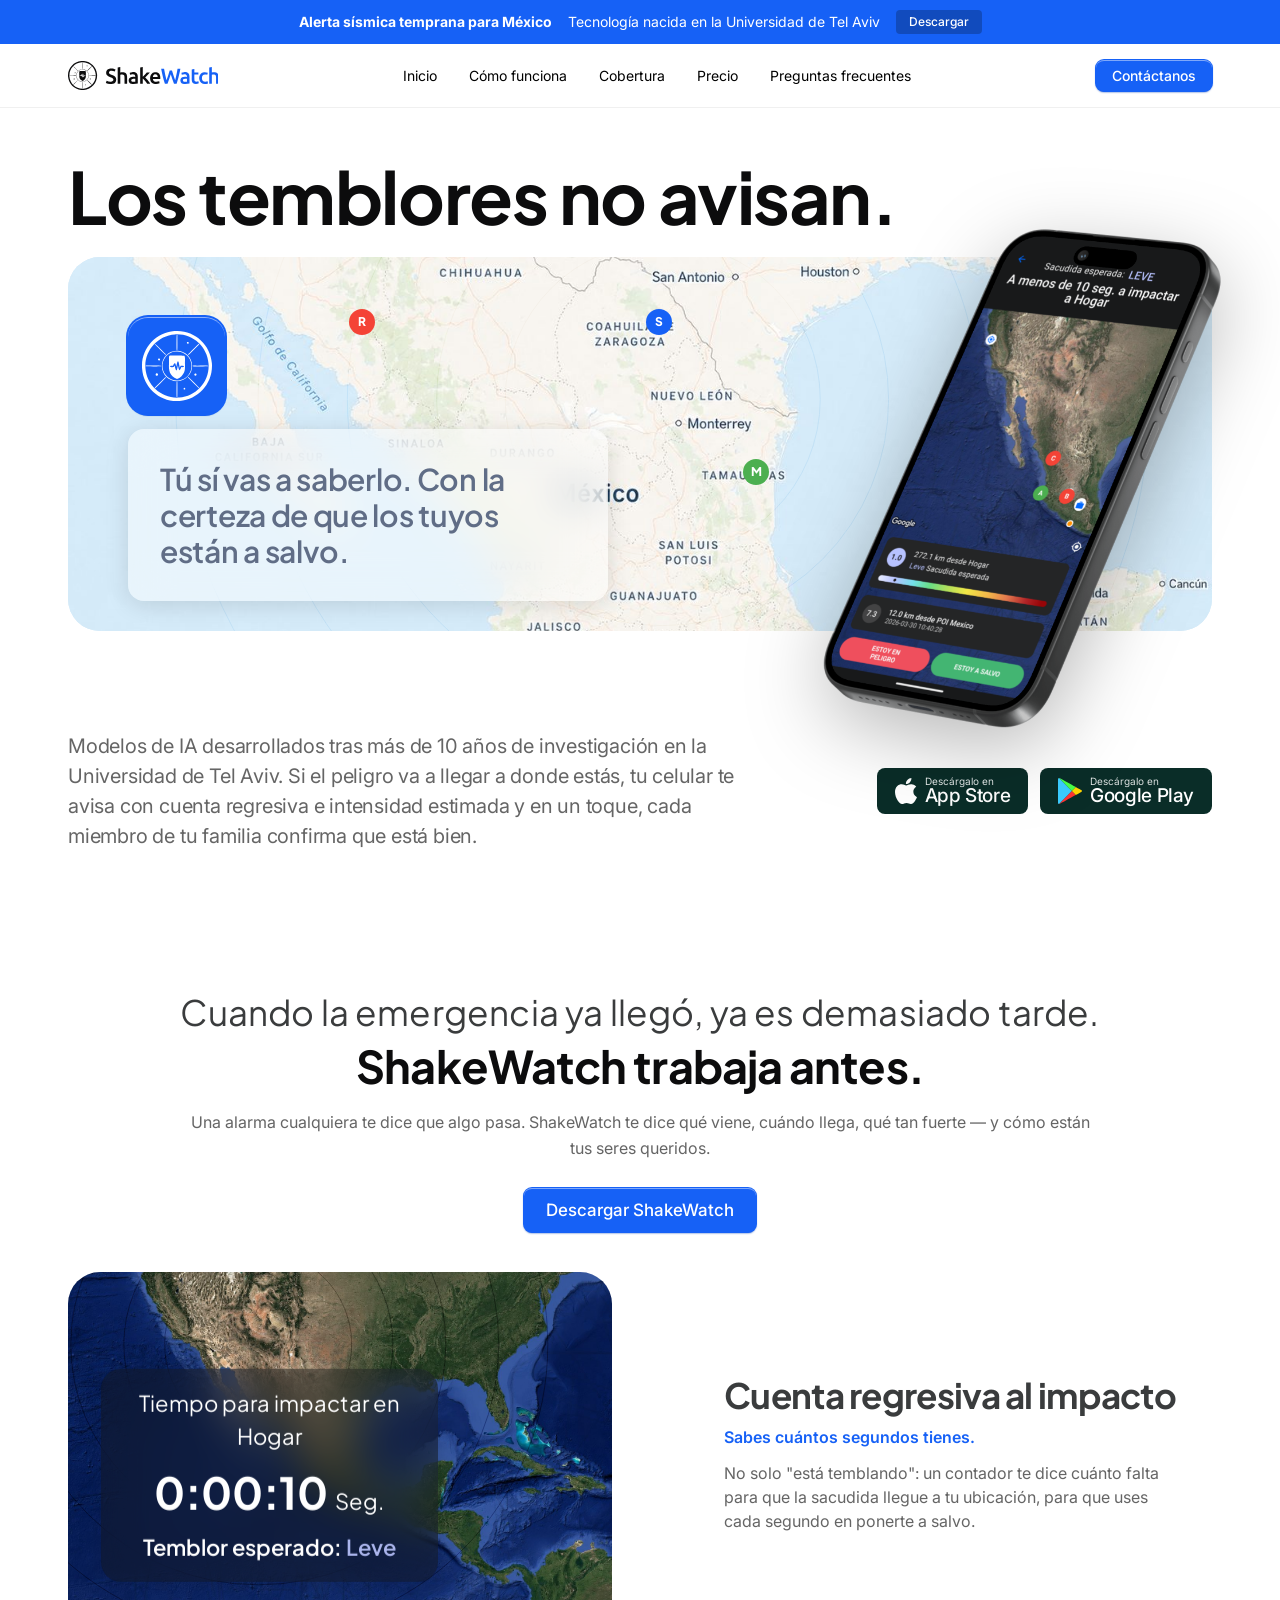
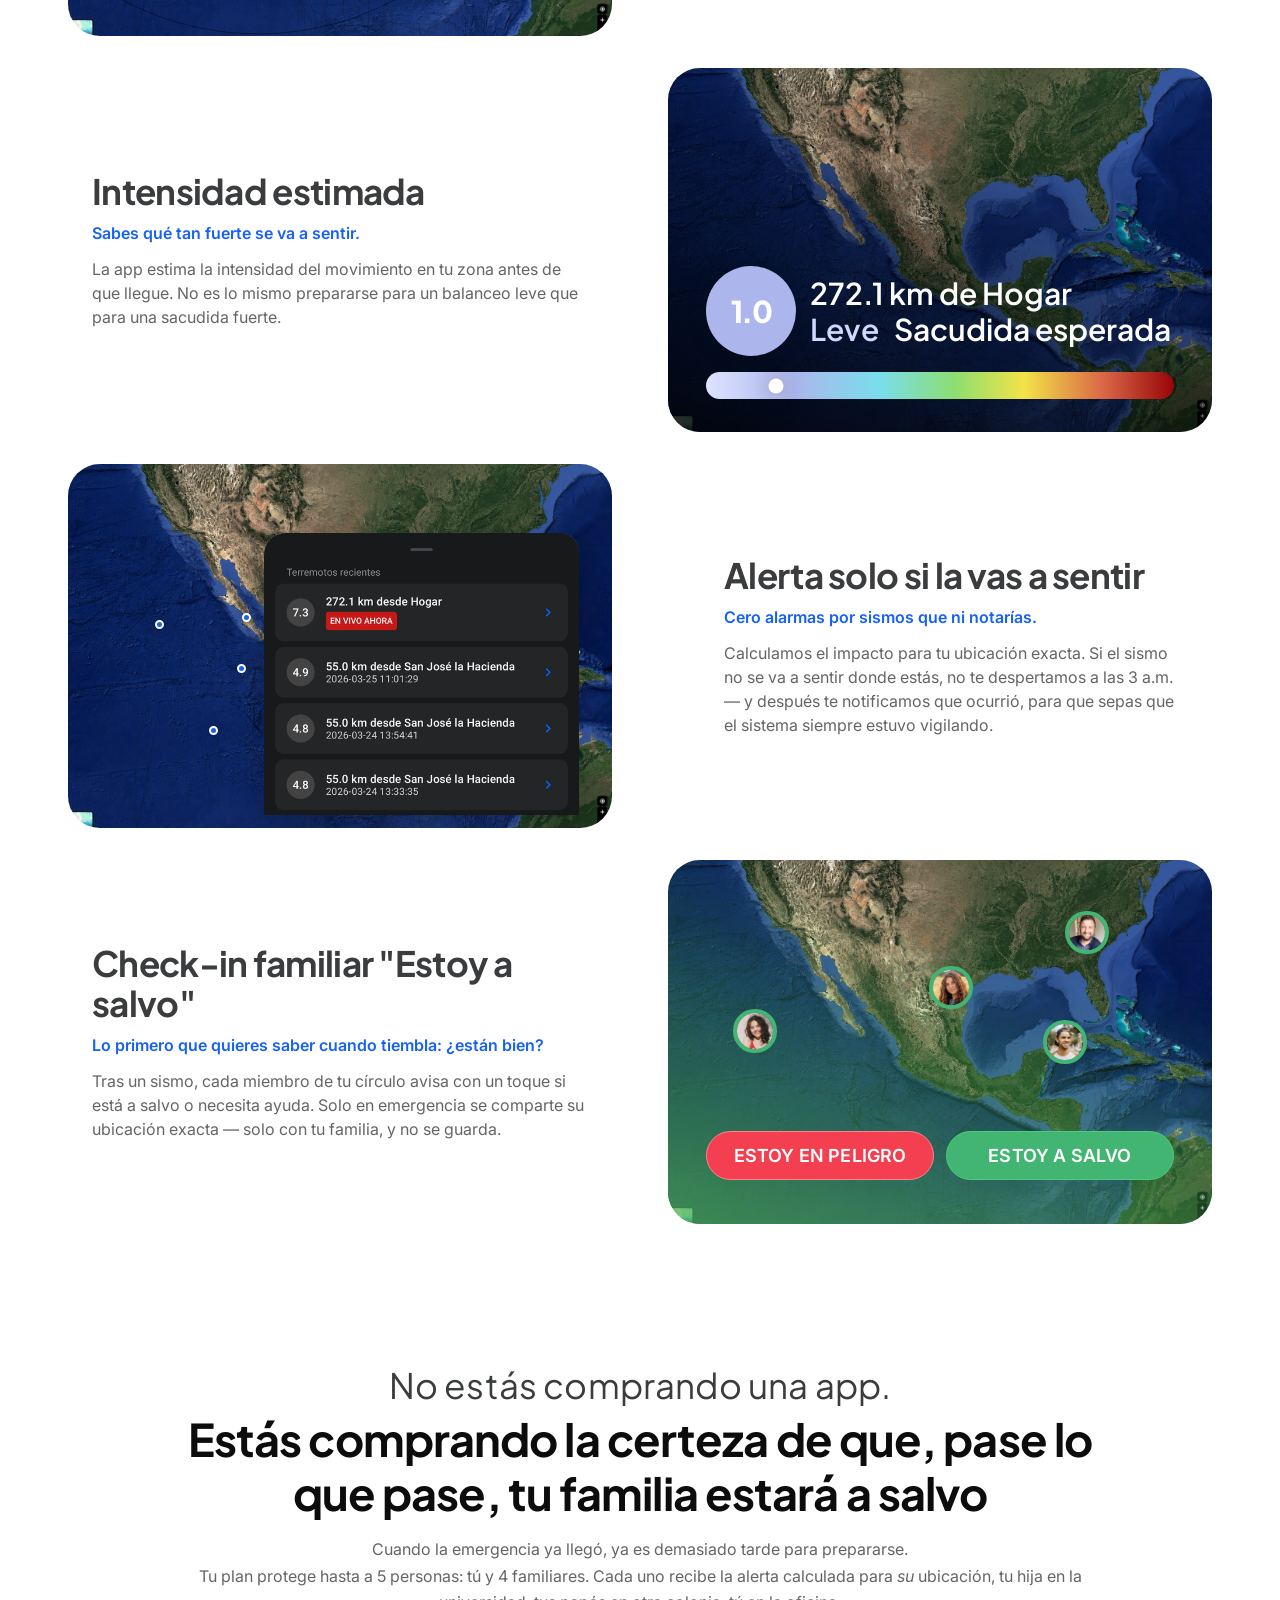
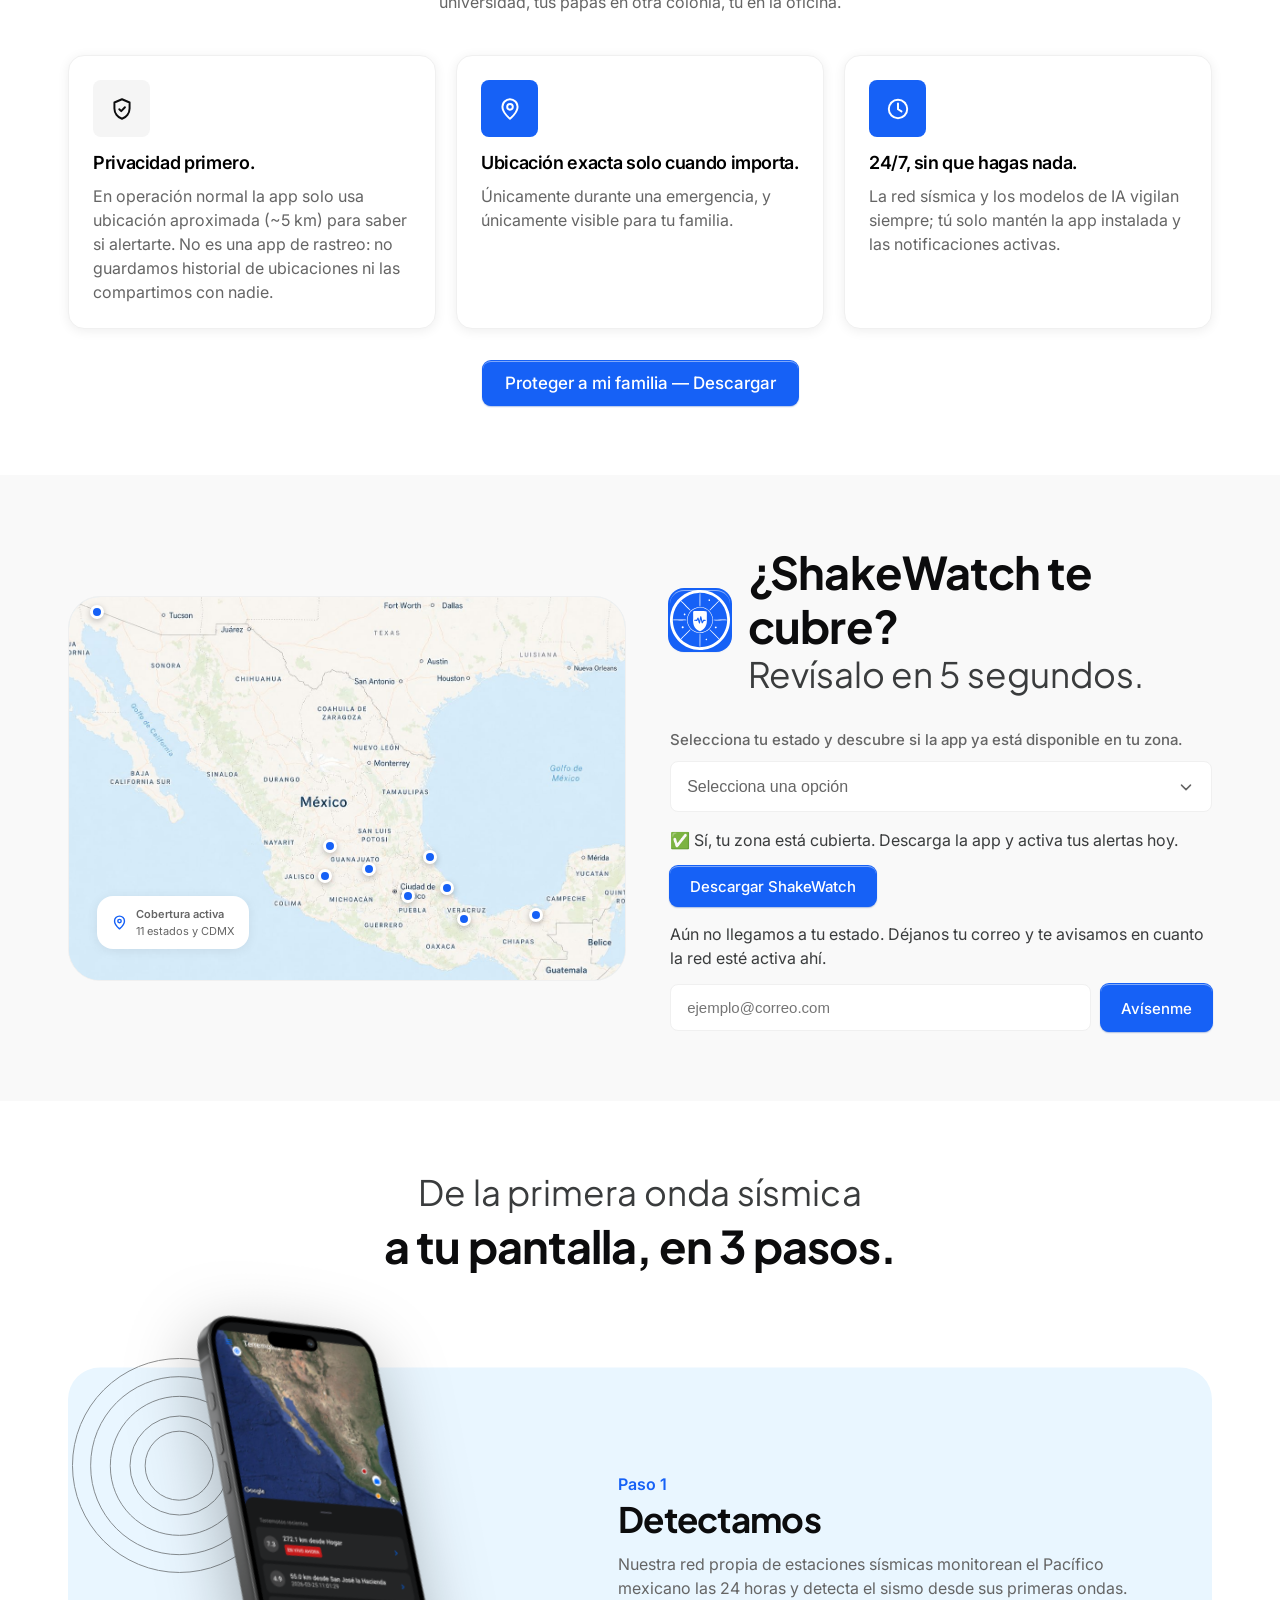
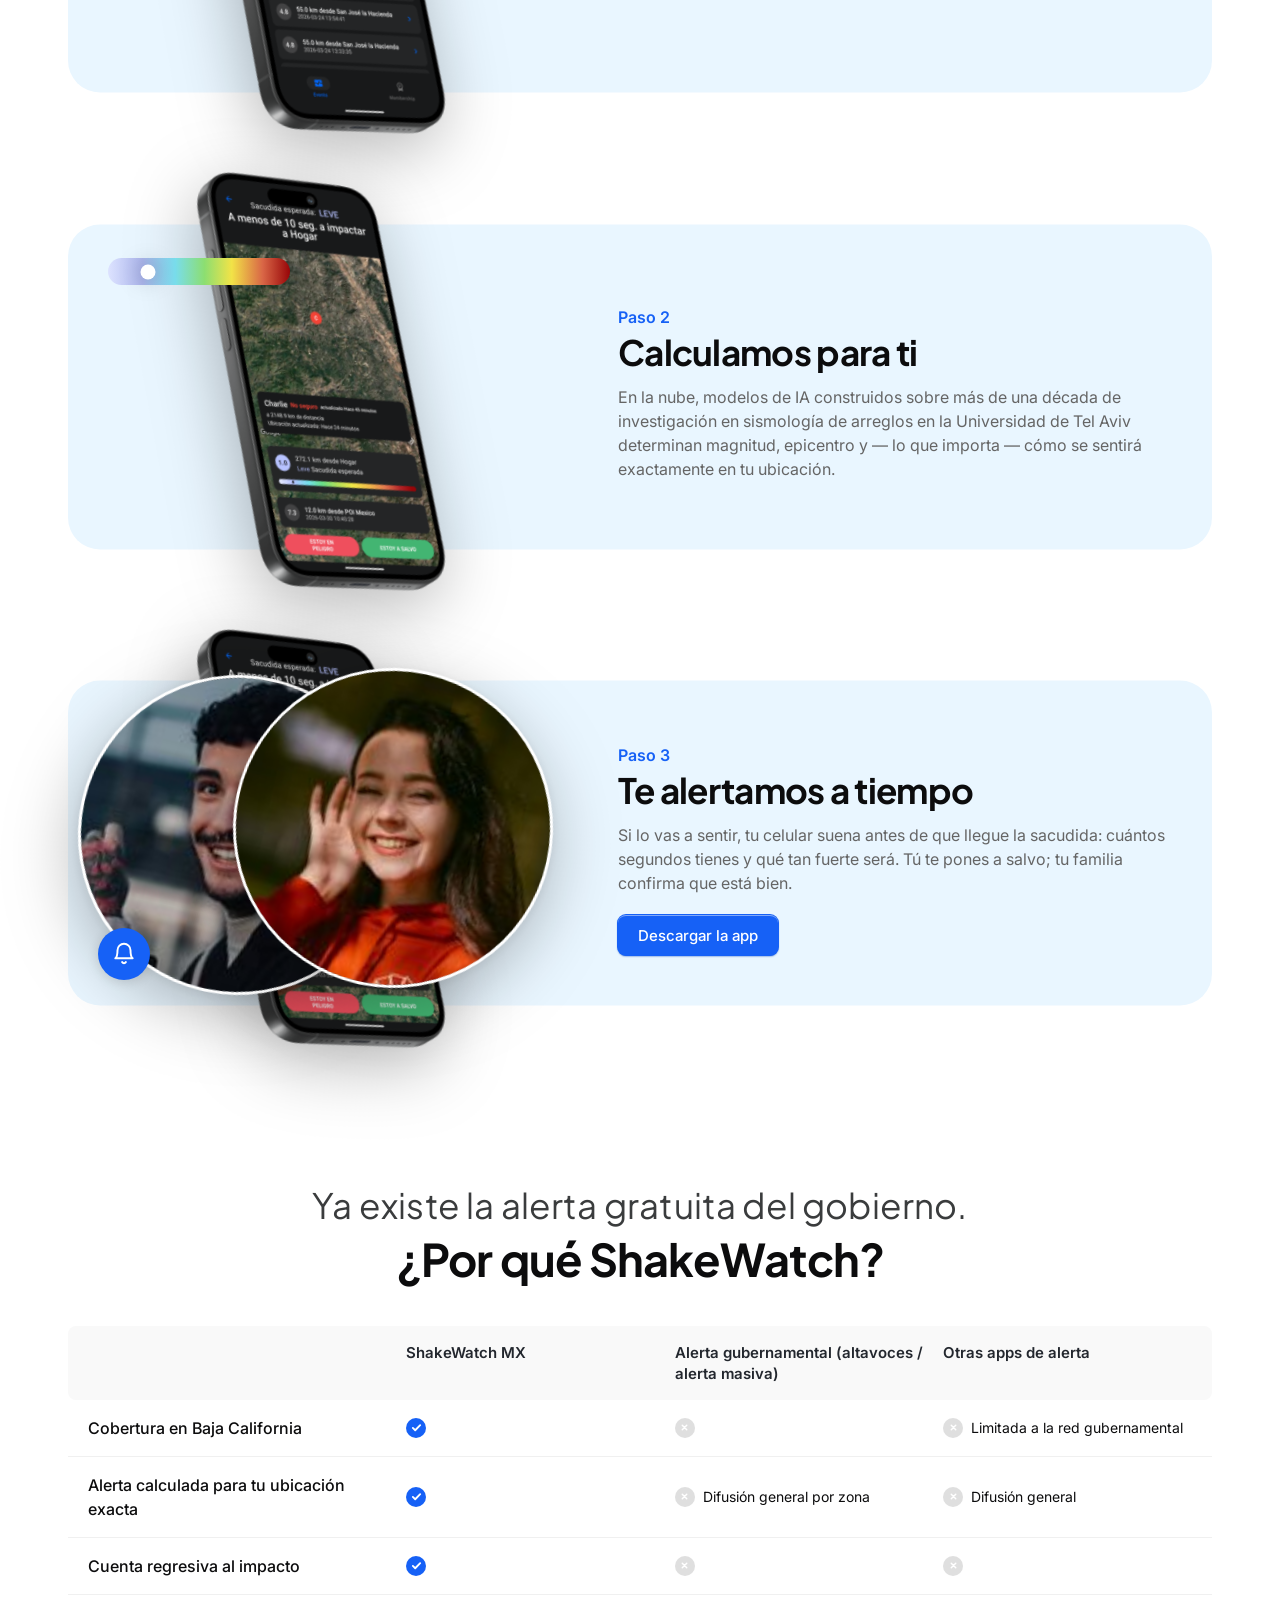
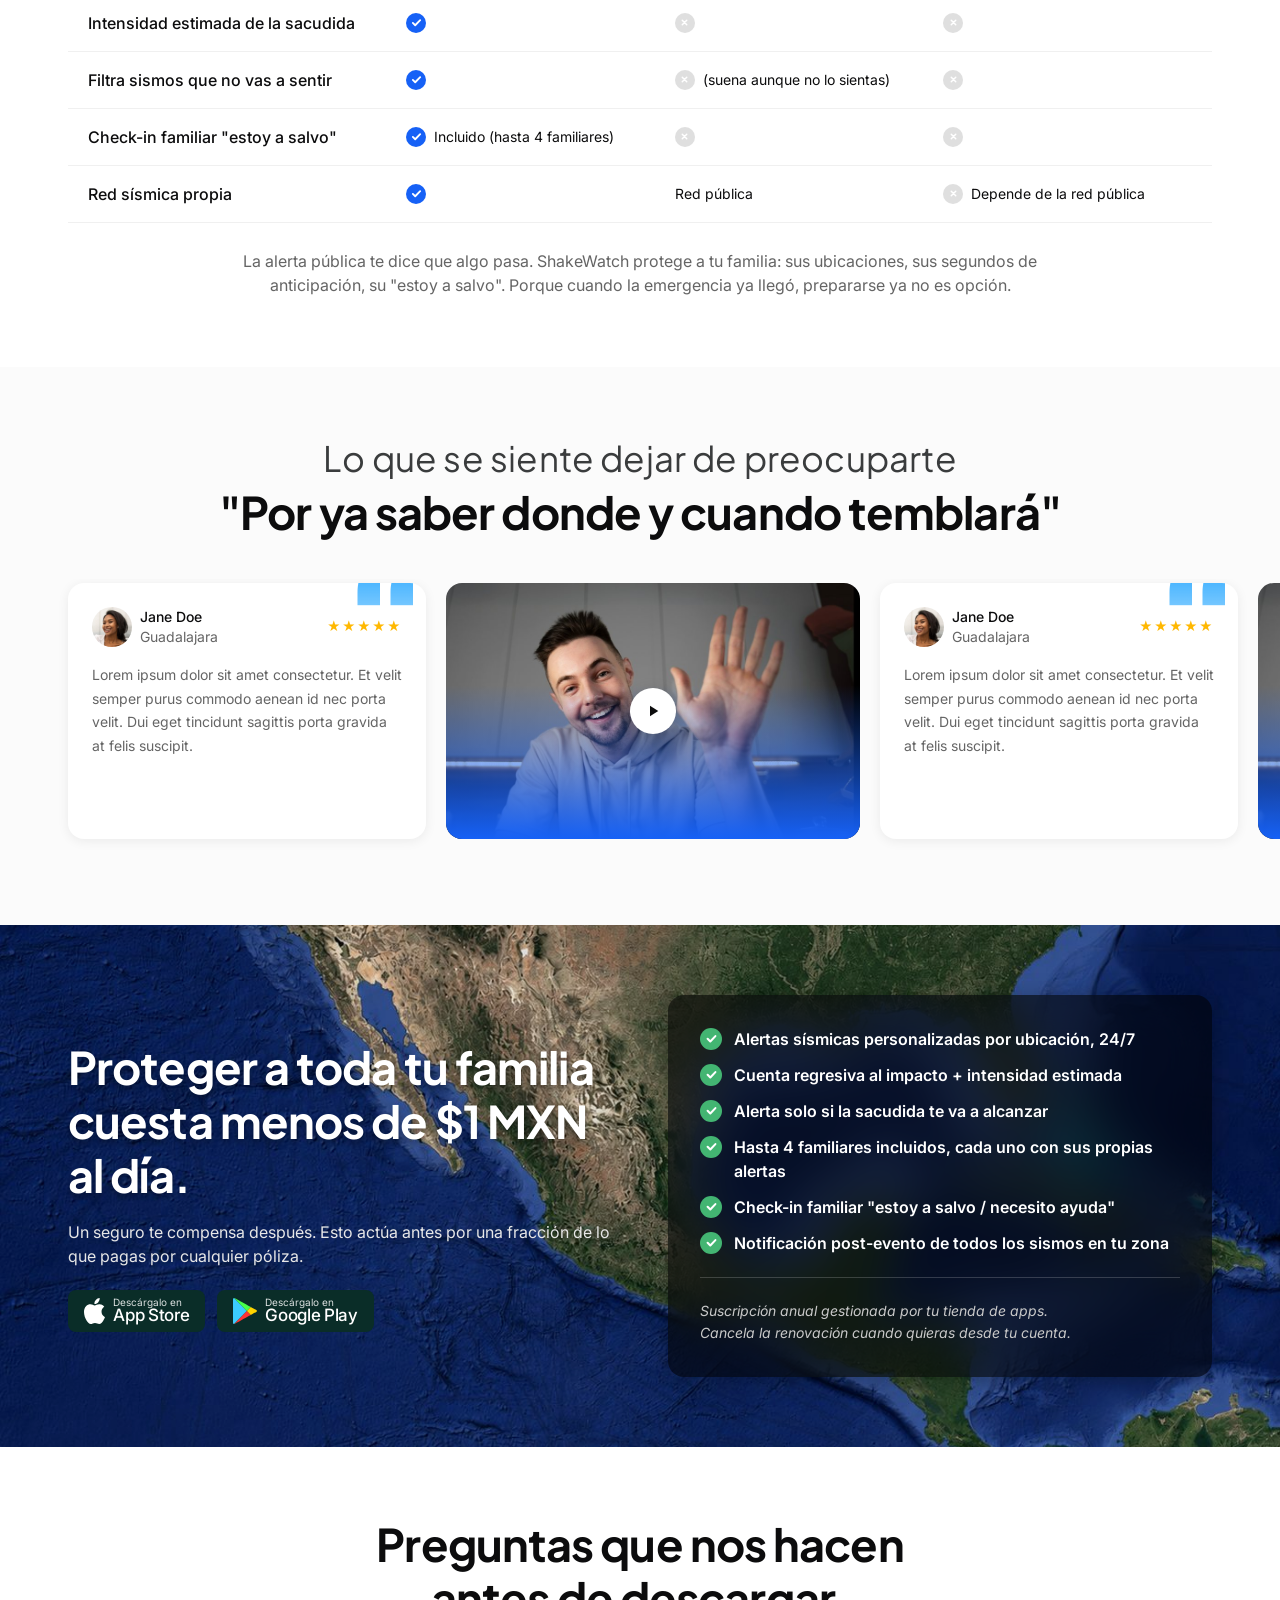
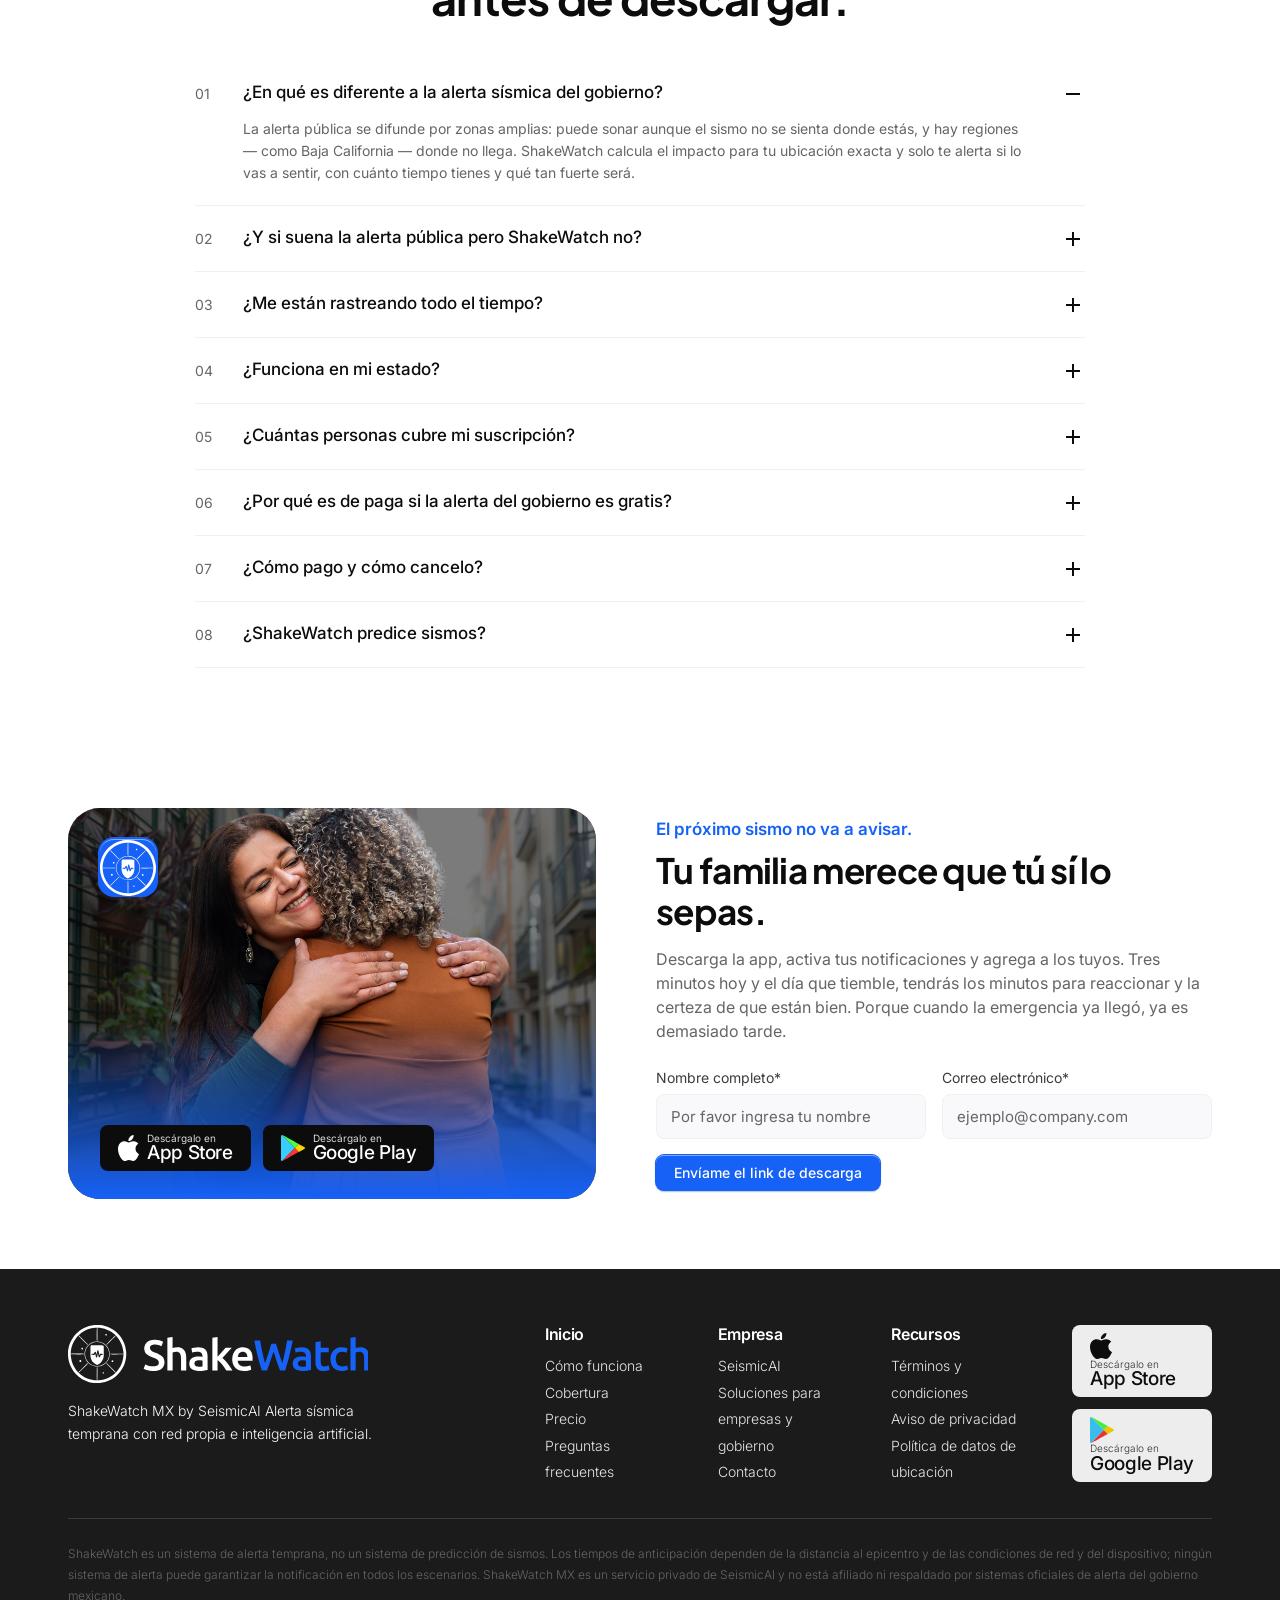
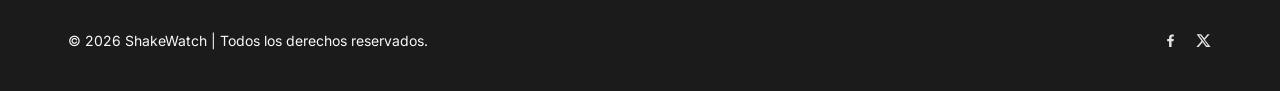
==== commit 73554968: "FIX Topbar & Hero" ====
--- a/index.html
+++ b/index.html
@@ -1,642 +1,1247 @@
-<!DOCTYPE html>
+<!doctype html>
 <html lang="es-MX">
-<head>
-<meta charset="UTF-8">
-<meta name="viewport" content="width=device-width, initial-scale=1">
-<title>ShakeWatch MX — Alerta sísmica temprana para México</title>
-<meta name="description" content="Alerta sísmica temprana calculada para tu ubicación exacta: cuenta regresiva al impacto, intensidad estimada y check-in familiar. Red sísmica propia e inteligencia artificial.">
-<meta name="theme-color" content="#1661F6">
-
-<link rel="icon" href="Assets/favicon.svg" type="image/svg+xml">
-<link rel="alternate icon" href="Assets/favicon.ico" sizes="32x32">
-<link rel="apple-touch-icon" href="Assets/apple-touch-icon.png">
-
-<meta property="og:type" content="website">
-<meta property="og:title" content="ShakeWatch MX — Los temblores no avisan. Tú sí vas a saberlo.">
-<meta property="og:description" content="Cuenta regresiva al impacto, intensidad estimada y el estado de tu familia. Alerta sísmica temprana para México.">
-<meta property="og:image" content="Assets/mapa-mexico.jpg">
-
-<link rel="preconnect" href="https://fonts.googleapis.com">
-<link rel="preconnect" href="https://fonts.gstatic.com" crossorigin>
-<link href="https://fonts.googleapis.com/css2?family=Plus+Jakarta+Sans:wght@400;500;600;700;800&family=Inter:ital,wght@0,300;0,400;0,500;0,600;0,700;1,400&display=swap" rel="stylesheet">
-<link rel="stylesheet" href="styles.css">
-<script>document.documentElement.className+=" js";</script>
-</head>
-<body>
-
-<a class="skip-link" href="#inicio">Saltar al contenido</a>
-
-<!-- ══════════ BANNER ══════════ -->
-<div class="topbar">
-  <div class="topbar__inner">
-    <p class="topbar__text"><strong>Alerta sísmica temprana para México</strong><span class="topbar__dot" aria-hidden="true"></span><span class="topbar__sub">Tecnología nacida en la Universidad de Tel Aviv</span></p>
-    <a class="topbar__pill" href="#descargar">Descargar</a>
-  </div>
-</div>
-
-<!-- ══════════ NAV ══════════ -->
-<header class="nav" id="nav">
-  <div class="nav__inner">
-    <a class="nav__logo" href="#inicio" aria-label="ShakeWatch, inicio">
-      <img src="Assets/logo.svg" alt="ShakeWatch" width="150" height="29">
-    </a>
-
-    <nav class="nav__menu" id="nav-menu" aria-label="Principal">
-      <a href="#inicio">Inicio</a>
-      <a href="#como-funciona">Cómo funciona</a>
-      <a href="#cobertura">Cobertura</a>
-      <a href="#precio">Precio</a>
-      <a href="#faq">Preguntas frecuentes</a>
-      <a class="btn btn--primary nav__menu-cta" href="#contacto">Contáctanos</a>
-    </nav>
-
-    <a class="btn btn--primary nav__cta" href="#contacto">Contáctanos</a>
-
-    <button class="nav__burger" id="nav-burger" aria-label="Abrir menú" aria-expanded="false" aria-controls="nav-menu">
-      <span></span><span></span><span></span>
-    </button>
-  </div>
-</header>
-
-<main id="inicio">
-
-<!-- ══════════ HERO ══════════ -->
-<section class="hero">
-  <div class="wrap">
-    <h1 class="hero__title">Los temblores no avisan.</h1>
-
-    <div class="hero__stage">
-      <div class="hero__card">
-        <img class="hero__map" src="Assets/mapa-mexico.jpg" alt="Mapa de México con la red de monitoreo sísmico" loading="eager">
-        <div class="radar" aria-hidden="true"><span></span><span></span><span></span><span></span><span></span></div>
-
-        <div class="badge-icon hero__badge">
-          <img src="Assets/marca-blanca.svg" alt="" width="40" height="40">
-        </div>
-
-        <div class="glass hero__glass">
-          <p>Tú sí vas a saberlo. Con la certeza de que los tuyos están a salvo.</p>
-        </div>
-
-        <span class="mag mag--r" aria-hidden="true">R</span>
-        <span class="mag mag--s" aria-hidden="true">S</span>
-        <span class="mag mag--m" aria-hidden="true">M</span>
-      </div>
-
-      <img class="hero__phone" src="Assets/iphone-hero.png" alt="App ShakeWatch mostrando una alerta sísmica en el celular" width="900" height="675">
-    </div>
-
-    <div class="hero__foot">
-      <p class="hero__lead">Modelos de IA desarrollados tras más de 10 años de investigación en la Universidad de Tel Aviv. Si el peligro va a llegar a donde estás, tu celular te avisa con cuenta regresiva e intensidad estimada y en un toque, cada miembro de tu familia confirma que está bien.</p>
-      <div class="stores" id="descargar">
-        <a class="store" href="#" aria-label="Descargar en App Store">
-          <img class="store__ico" src="Assets/apple-blanco.svg" alt="" aria-hidden="true">
-          <span><small>Descárgalo en</small><b>App Store</b></span>
-        </a>
-        <a class="store" href="#" aria-label="Descargar en Google Play">
-          <img class="store__ico" src="Assets/google-play.svg" alt="" aria-hidden="true">
-          <span><small>Descárgalo en</small><b>Google Play</b></span>
-        </a>
+  <head>
+    <meta charset="UTF-8" />
+    <meta name="viewport" content="width=device-width, initial-scale=1" />
+    <title>ShakeWatch MX — Alerta sísmica temprana para México</title>
+    <meta
+      name="description"
+      content="Alerta sísmica temprana calculada para tu ubicación exacta: cuenta regresiva al impacto, intensidad estimada y check-in familiar. Red sísmica propia e inteligencia artificial."
+    />
+    <meta name="theme-color" content="#1661F6" />
+
+    <link rel="icon" href="Assets/favicon.svg" type="image/svg+xml" />
+    <link rel="alternate icon" href="Assets/favicon.ico" sizes="32x32" />
+    <link rel="apple-touch-icon" href="Assets/apple-touch-icon.png" />
+
+    <meta property="og:type" content="website" />
+    <meta
+      property="og:title"
+      content="ShakeWatch MX — Los temblores no avisan. Tú sí vas a saberlo."
+    />
+    <meta
+      property="og:description"
+      content="Cuenta regresiva al impacto, intensidad estimada y el estado de tu familia. Alerta sísmica temprana para México."
+    />
+    <meta property="og:image" content="Assets/mapa-mexico.jpg" />
+
+    <link rel="preconnect" href="https://fonts.googleapis.com" />
+    <link rel="preconnect" href="https://fonts.gstatic.com" crossorigin />
+    <link
+      href="https://fonts.googleapis.com/css2?family=Plus+Jakarta+Sans:wght@400;500;600;700;800&family=Inter:ital,wght@0,300;0,400;0,500;0,600;0,700;1,400&display=swap"
+      rel="stylesheet"
+    />
+    <link rel="stylesheet" href="styles.css" />
+    <script>
+      document.documentElement.className += " js";
+    </script>
+  </head>
+  <body>
+    <a class="skip-link" href="#inicio">Saltar al contenido</a>
+
+    <!-- ══════════ BANNER ══════════ -->
+    <div class="topbar">
+      <div class="topbar__inner">
+        <p class="topbar__text">
+          <strong>Alerta sísmica temprana para México</strong
+          ><span class="topbar__dot" aria-hidden="true"></span
+          ><span class="topbar__sub"
+            >Tecnología nacida en la Universidad de Tel Aviv</span
+          >
+        </p>
+        <a class="topbar__pill" href="#descargar">Descargar</a>
       </div>
     </div>
-  </div>
-</section>
-
-<!-- ══════════ FEATURES ══════════ -->
-<section class="features" id="que-hace">
-  <div class="wrap">
-    <header class="sec-head reveal">
-      <p class="sec-head__eyebrow">Cuando la emergencia ya llegó, ya es demasiado tarde.</p>
-      <h2 class="sec-head__title">ShakeWatch trabaja antes.</h2>
-      <p class="sec-head__sub">Una alarma cualquiera te dice que algo pasa. ShakeWatch te dice qué viene, cuándo llega, qué tan fuerte — y cómo están tus seres queridos.</p>
-      <a class="btn btn--primary btn--lg" href="#descargar">Descargar ShakeWatch</a>
-    </header>
-
-    <!-- 01 · Cuenta regresiva -->
-    <article class="feat reveal">
-      <div class="feat__media">
-        <img class="feat__bg" src="Assets/mapa-satelital.jpg" alt="Vista satelital del Pacífico mexicano" loading="lazy">
-        <div class="radar radar--sm" aria-hidden="true"><span></span><span></span><span></span><span></span><span></span></div>
-        <div class="glass glass--dark countdown">
-          <p class="countdown__label">Tiempo para impactar en Hogar</p>
-          <p class="countdown__time"><b>0:00:10</b> <span>Seg.</span></p>
-          <p class="countdown__meta">Temblor esperado: <span>Leve</span></p>
-        </div>
-      </div>
-      <div class="feat__text">
-        <h3>Cuenta regresiva al impacto</h3>
-        <p class="feat__kicker">Sabes cuántos segundos tienes.</p>
-        <p>No solo "está temblando": un contador te dice cuánto falta para que la sacudida llegue a tu ubicación, para que uses cada segundo en ponerte a salvo.</p>
-      </div>
-    </article>
-
-    <!-- 02 · Intensidad -->
-    <article class="feat feat--flip reveal">
-      <div class="feat__media feat__media--dark">
-        <img class="feat__bg" src="Assets/mapa-satelital.jpg" alt="Mapa satelital con el epicentro estimado" loading="lazy">
-        <div class="feat__scrim"></div>
-        <div class="intensity">
-          <div class="intensity__row">
-            <span class="intensity__mag">1.0</span>
-            <div>
-              <p class="intensity__dist">272.1 km de Hogar</p>
-              <p class="intensity__desc"><span>Leve</span> Sacudida esperada</p>
-            </div>
-          </div>
-          <div class="scale"><i style="left:15%"></i></div>
-        </div>
-      </div>
-      <div class="feat__text">
-        <h3>Intensidad estimada</h3>
-        <p class="feat__kicker">Sabes qué tan fuerte se va a sentir.</p>
-        <p>La app estima la intensidad del movimiento en tu zona antes de que llegue. No es lo mismo prepararse para un balanceo leve que para una sacudida fuerte.</p>
-      </div>
-    </article>
-
-    <!-- 03 · Alerta solo si la vas a sentir -->
-    <article class="feat reveal">
-      <div class="feat__media">
-        <img class="feat__bg" src="Assets/mapa-satelital.jpg" alt="Mapa con los sismos recientes de la zona" loading="lazy">
-        <img class="feat__inset" src="Assets/app-mapa-lista.png" alt="Pantalla de la app con la lista de sismos recientes" loading="lazy">
-        <span class="pin" style="left:32%;top:41%"></span>
-        <span class="pin" style="left:16%;top:43%"></span>
-        <span class="pin" style="left:31%;top:55%"></span>
-        <span class="pin" style="left:26%;top:72%"></span>
-      </div>
-      <div class="feat__text">
-        <h3>Alerta solo si la vas a sentir</h3>
-        <p class="feat__kicker">Cero alarmas por sismos que ni notarías.</p>
-        <p>Calculamos el impacto para tu ubicación exacta. Si el sismo no se va a sentir donde estás, no te despertamos a las 3 a.m. — y después te notificamos que ocurrió, para que sepas que el sistema siempre estuvo vigilando.</p>
-      </div>
-    </article>
-
-    <!-- 04 · Check-in familiar -->
-    <article class="feat feat--flip reveal">
-      <div class="feat__media feat__media--green">
-        <img class="feat__bg" src="Assets/mapa-satelital.jpg" alt="Mapa con el estado de cada familiar" loading="lazy">
-        <div class="feat__scrim feat__scrim--green"></div>
-        <img class="checkin__avatar checkin__avatar--1" src="Assets/avatar-1.jpg" alt="" loading="lazy">
-        <img class="checkin__avatar checkin__avatar--2" src="Assets/avatar-2.jpg" alt="" loading="lazy">
-        <img class="checkin__avatar checkin__avatar--3" src="Assets/avatar-3.jpg" alt="" loading="lazy">
-        <img class="checkin__avatar checkin__avatar--4" src="Assets/avatar-4.jpg" alt="" loading="lazy">
-        <div class="checkin">
-          <span class="checkin__btn checkin__btn--danger">ESTOY EN PELIGRO</span>
-          <span class="checkin__btn checkin__btn--safe">ESTOY A SALVO</span>
-        </div>
-      </div>
-      <div class="feat__text">
-        <h3>Check-in familiar "Estoy a salvo"</h3>
-        <p class="feat__kicker">Lo primero que quieres saber cuando tiembla: ¿están bien?</p>
-        <p>Tras un sismo, cada miembro de tu círculo avisa con un toque si está a salvo o necesita ayuda. Solo en emergencia se comparte su ubicación exacta — solo con tu familia, y no se guarda.</p>
-      </div>
-    </article>
-  </div>
-</section>
-
-<!-- ══════════ PROMESA / PRIVACIDAD ══════════ -->
-<section class="promise">
-  <div class="wrap">
-    <header class="sec-head reveal">
-      <p class="sec-head__eyebrow">No estás comprando una app.</p>
-      <h2 class="sec-head__title">Estás comprando la certeza de que, pase lo que pase, tu familia estará a salvo</h2>
-      <p class="sec-head__sub">Cuando la emergencia ya llegó, ya es demasiado tarde para prepararse.<br>Tu plan protege hasta a 5 personas: tú y 4 familiares. Cada uno recibe la alerta calculada para <em>su</em> ubicación, tu hija en la universidad, tus papás en otra colonia, tú en la oficina.</p>
-    </header>
-
-    <div class="cards reveal">
-      <article class="card">
-        <span class="card__ico card__ico--light">
-          <svg viewBox="0 0 24 24" width="26" height="26" fill="none" stroke="#0C0C0D" stroke-width="1.8" stroke-linecap="round" stroke-linejoin="round"><path d="M12 3l7 3v5.5c0 4.3-2.9 8.2-7 9.5-4.1-1.3-7-5.2-7-9.5V6l7-3z"/><path d="M9.5 12.2l1.8 1.8 3.4-3.6"/></svg>
-        </span>
-        <h3>Privacidad primero.</h3>
-        <p>En operación normal la app solo usa ubicación aproximada (~5 km) para saber si alertarte. No es una app de rastreo: no guardamos historial de ubicaciones ni las compartimos con nadie.</p>
-      </article>
-      <article class="card">
-        <span class="card__ico">
-          <svg viewBox="0 0 24 24" width="26" height="26" fill="none" stroke="#fff" stroke-width="1.8" stroke-linecap="round" stroke-linejoin="round"><path d="M12 21s7-5.6 7-11a7 7 0 10-14 0c0 5.4 7 11 7 11z"/><circle cx="12" cy="10" r="2.6"/></svg>
-        </span>
-        <h3>Ubicación exacta solo cuando importa.</h3>
-        <p>Únicamente durante una emergencia, y únicamente visible para tu familia.</p>
-      </article>
-      <article class="card">
-        <span class="card__ico">
-          <svg viewBox="0 0 24 24" width="26" height="26" fill="none" stroke="#fff" stroke-width="1.8" stroke-linecap="round" stroke-linejoin="round"><circle cx="12" cy="12" r="8.5"/><path d="M12 7v5.2l3.2 2"/></svg>
-        </span>
-        <h3>24/7, sin que hagas nada.</h3>
-        <p>La red sísmica y los modelos de IA vigilan siempre; tú solo mantén la app instalada y las notificaciones activas.</p>
-      </article>
-    </div>
-
-    <div class="center reveal"><a class="btn btn--primary btn--lg" href="#descargar">Proteger a mi familia — Descargar</a></div>
-  </div>
-</section>
-
-<!-- ══════════ COBERTURA ══════════ -->
-<section class="coverage" id="cobertura">
-  <div class="wrap coverage__grid">
-    <div class="coverage__map reveal">
-      <img src="Assets/mapa-mexico.jpg" alt="Mapa de cobertura de ShakeWatch en México" loading="lazy">
-      <span class="dot" style="left:47%;top:65%"></span>
-      <span class="dot" style="left:46%;top:73%"></span>
-      <span class="dot" style="left:54%;top:71%"></span>
-      <span class="dot" style="left:61%;top:78%"></span>
-      <span class="dot" style="left:71%;top:84%"></span>
-      <span class="dot" style="left:84%;top:83%"></span>
-      <span class="dot" style="left:65%;top:68%"></span>
-      <span class="dot" style="left:68%;top:76%"></span>
-      <span class="dot" style="left:5%;top:4%"></span>
-      <div class="coverage__badge">
-        <svg viewBox="0 0 24 24" width="17" height="17" fill="none" stroke="#1661F6" stroke-width="2" stroke-linecap="round" stroke-linejoin="round"><path d="M12 21s7-5.6 7-11a7 7 0 10-14 0c0 5.4 7 11 7 11z"/><circle cx="12" cy="10" r="2.4"/></svg>
-        <span><b>Cobertura activa</b><i>11 estados y CDMX</i></span>
-      </div>
-    </div>
-
-    <div class="coverage__panel reveal">
-      <div class="coverage__head">
-        <span class="badge-icon badge-icon--md"><img src="Assets/marca-blanca.svg" alt="" width="34" height="34"></span>
-        <div>
-          <h2>¿ShakeWatch te cubre?</h2>
-          <p class="coverage__kicker">Revísalo en 5 segundos.</p>
-        </div>
-      </div>
-
-      <label class="coverage__label" for="estado">Selecciona tu estado y descubre si la app ya está disponible en tu zona.</label>
-      <div class="select">
-        <select id="estado" name="estado">
-          <option value="" selected>Selecciona una opción</option>
-          <option value="1">Baja California* [POR CONFIRMAR]</option>
-          <option value="1">Jalisco</option>
-          <option value="1">Colima</option>
-          <option value="1">Michoacán</option>
-          <option value="1">Guerrero</option>
-          <option value="1">Oaxaca</option>
-          <option value="1">Chiapas</option>
-          <option value="1">Puebla</option>
-          <option value="1">Morelos</option>
-          <option value="1">Estado de México</option>
-          <option value="1">CDMX</option>
-          <option value="0">Otro estado</option>
-        </select>
-        <svg viewBox="0 0 24 24" width="18" height="18" fill="none" stroke="#656565" stroke-width="2" stroke-linecap="round" stroke-linejoin="round" aria-hidden="true"><path d="M6 9.5l6 6 6-6"/></svg>
-      </div>
-
-      <div class="coverage__result" id="coverage-yes" hidden>
-        <p>✅ Sí, tu zona está cubierta. Descarga la app y activa tus alertas hoy.</p>
-        <a class="btn btn--primary" href="#descargar">Descargar ShakeWatch</a>
-      </div>
-
-      <div class="coverage__result" id="coverage-no" hidden>
-        <p>Aún no llegamos a tu estado. Déjanos tu correo y te avisamos en cuanto la red esté activa ahí.</p>
-        <form class="coverage__form" action="gracias.html" method="get" data-origen="cobertura">
-          <input type="email" name="email" placeholder="ejemplo@correo.com" required aria-label="Tu correo electrónico">
-          <button class="btn btn--primary" type="submit">Avísenme</button>
-        </form>
-      </div>
-    </div>
-  </div>
-</section>
-
-<!-- ══════════ CÓMO FUNCIONA ══════════ -->
-<section class="steps" id="como-funciona">
-  <div class="wrap">
-    <header class="sec-head reveal">
-      <p class="sec-head__eyebrow">De la primera onda sísmica</p>
-      <h2 class="sec-head__title">a tu pantalla, en 3 pasos.</h2>
-    </header>
-
-    <article class="step reveal">
-      <div class="step__media">
-        <div class="radar radar--xs" aria-hidden="true"><span></span><span></span><span></span><span></span><span></span></div>
-        <img src="Assets/paso-1.png" alt="Celular mostrando la detección de un sismo" loading="lazy">
-      </div>
-      <div class="step__text">
-        <p class="step__n">Paso 1</p>
-        <h3>Detectamos</h3>
-        <p>Nuestra red propia de estaciones sísmicas monitorean el Pacífico mexicano las 24 horas y detecta el sismo desde sus primeras ondas.</p>
-      </div>
-    </article>
-
-    <article class="step reveal">
-      <div class="step__media">
-        <div class="scale scale--float" aria-hidden="true"><i style="left:22%"></i></div>
-        <img src="Assets/paso-2.png" alt="Celular calculando magnitud e intensidad" loading="lazy">
-      </div>
-      <div class="step__text">
-        <p class="step__n">Paso 2</p>
-        <h3>Calculamos para ti</h3>
-        <p>En la nube, modelos de IA construidos sobre más de una década de investigación en sismología de arreglos en la Universidad de Tel Aviv determinan magnitud, epicentro y — lo que importa — cómo se sentirá exactamente en tu ubicación.</p>
-      </div>
-    </article>
-
-    <article class="step reveal">
-      <div class="step__media">
-        <img class="step__avatar step__avatar--a" src="Assets/avatar-5.jpg" alt="" loading="lazy">
-        <img class="step__avatar step__avatar--b" src="Assets/avatar-6.jpg" alt="" loading="lazy">
-        <span class="step__bell">
-          <svg viewBox="0 0 24 24" width="26" height="26" fill="none" stroke="#fff" stroke-width="1.8" stroke-linecap="round" stroke-linejoin="round"><path d="M18 8.5a6 6 0 10-12 0c0 6-2 7.5-2 7.5h16s-2-1.5-2-7.5z"/><path d="M13.7 19.5a2 2 0 01-3.4 0"/></svg>
-        </span>
-        <img src="Assets/paso-3.png" alt="Celular recibiendo la alerta antes de la sacudida" loading="lazy">
-      </div>
-      <div class="step__text">
-        <p class="step__n">Paso 3</p>
-        <h3>Te alertamos a tiempo</h3>
-        <p>Si lo vas a sentir, tu celular suena antes de que llegue la sacudida: cuántos segundos tienes y qué tan fuerte será. Tú te pones a salvo; tu familia confirma que está bien.</p>
-        <a class="btn btn--primary" href="#descargar">Descargar la app</a>
-      </div>
-    </article>
-  </div>
-</section>
-
-<!-- ══════════ COMPARATIVA ══════════ -->
-<section class="compare">
-  <div class="wrap">
-    <header class="sec-head reveal">
-      <p class="sec-head__eyebrow">Ya existe la alerta gratuita del gobierno.</p>
-      <h2 class="sec-head__title">¿Por qué ShakeWatch?</h2>
-    </header>
-
-    <div class="table reveal">
-      <div class="table__head">
-        <span></span>
-        <span>ShakeWatch MX</span>
-        <span>Alerta gubernamental (altavoces / alerta masiva)</span>
-        <span>Otras apps de alerta</span>
-      </div>
-
-      <div class="table__row">
-        <span class="table__feat">Cobertura en Baja California</span>
-        <span data-th="ShakeWatch MX"><b class="ok"></b></span>
-        <span data-th="Alerta gubernamental"><b class="no"></b></span>
-        <span data-th="Otras apps"><b class="no"></b> Limitada a la red gubernamental</span>
-      </div>
-      <div class="table__row">
-        <span class="table__feat">Alerta calculada para tu ubicación exacta</span>
-        <span data-th="ShakeWatch MX"><b class="ok"></b></span>
-        <span data-th="Alerta gubernamental"><b class="no"></b> Difusión general por zona</span>
-        <span data-th="Otras apps"><b class="no"></b> Difusión general</span>
-      </div>
-      <div class="table__row">
-        <span class="table__feat">Cuenta regresiva al impacto</span>
-        <span data-th="ShakeWatch MX"><b class="ok"></b></span>
-        <span data-th="Alerta gubernamental"><b class="no"></b></span>
-        <span data-th="Otras apps"><b class="no"></b></span>
-      </div>
-      <div class="table__row">
-        <span class="table__feat">Intensidad estimada de la sacudida</span>
-        <span data-th="ShakeWatch MX"><b class="ok"></b></span>
-        <span data-th="Alerta gubernamental"><b class="no"></b></span>
-        <span data-th="Otras apps"><b class="no"></b></span>
-      </div>
-      <div class="table__row">
-        <span class="table__feat">Filtra sismos que no vas a sentir</span>
-        <span data-th="ShakeWatch MX"><b class="ok"></b></span>
-        <span data-th="Alerta gubernamental"><b class="no"></b> (suena aunque no lo sientas)</span>
-        <span data-th="Otras apps"><b class="no"></b></span>
-      </div>
-      <div class="table__row">
-        <span class="table__feat">Check-in familiar "estoy a salvo"</span>
-        <span data-th="ShakeWatch MX"><b class="ok"></b> Incluido (hasta 4 familiares)</span>
-        <span data-th="Alerta gubernamental"><b class="no"></b></span>
-        <span data-th="Otras apps"><b class="no"></b></span>
-      </div>
-      <div class="table__row">
-        <span class="table__feat">Red sísmica propia</span>
-        <span data-th="ShakeWatch MX"><b class="ok"></b></span>
-        <span data-th="Alerta gubernamental">Red pública</span>
-        <span data-th="Otras apps"><b class="no"></b> Depende de la red pública</span>
-      </div>
-    </div>
-
-    <p class="compare__note reveal">La alerta pública te dice que algo pasa. ShakeWatch protege a tu familia: sus ubicaciones, sus segundos de anticipación, su "estoy a salvo". Porque cuando la emergencia ya llegó, prepararse ya no es opción.</p>
-  </div>
-</section>
-
-<!-- ══════════ TESTIMONIOS ══════════ -->
-<section class="voices">
-  <div class="wrap">
-    <header class="sec-head reveal">
-      <p class="sec-head__eyebrow">Lo que se siente dejar de preocuparte</p>
-      <h2 class="sec-head__title">"Por ya saber donde y cuando temblará"</h2>
-    </header>
-  </div>
-
-  <div class="voices__rail reveal">
-    <article class="quote">
-      <span class="quote__mark" aria-hidden="true">“</span>
-      <div class="quote__head">
-        <img src="Assets/avatar-testimonio.jpg" alt="" loading="lazy">
-        <div><b>Jane Doe</b><i>Guadalajara</i></div>
-        <span class="stars" aria-label="5 de 5 estrellas">★★★★★</span>
-      </div>
-      <p>Lorem ipsum dolor sit amet consectetur. Et velit semper purus commodo aenean id nec porta velit. Dui eget tincidunt sagittis porta gravida at felis suscipit.</p>
-    </article>
-
-    <article class="voices__video">
-      <img src="Assets/testimonio-video.jpg" alt="Testimonio en video de una usuaria de ShakeWatch" loading="lazy">
-      <button class="voices__play" type="button" aria-label="Reproducir testimonio">
-        <svg viewBox="0 0 24 24" width="18" height="18" fill="#0C0C0D" aria-hidden="true"><path d="M8 5l11 7-11 7z"/></svg>
-      </button>
-    </article>
-
-    <article class="quote">
-      <span class="quote__mark" aria-hidden="true">“</span>
-      <div class="quote__head">
-        <img src="Assets/avatar-testimonio.jpg" alt="" loading="lazy">
-        <div><b>Jane Doe</b><i>Guadalajara</i></div>
-        <span class="stars" aria-label="5 de 5 estrellas">★★★★★</span>
-      </div>
-      <p>Lorem ipsum dolor sit amet consectetur. Et velit semper purus commodo aenean id nec porta velit. Dui eget tincidunt sagittis porta gravida at felis suscipit.</p>
-    </article>
-
-    <article class="voices__video">
-      <img src="Assets/testimonio-video.jpg" alt="Testimonio en video de un usuario de ShakeWatch" loading="lazy">
-      <button class="voices__play" type="button" aria-label="Reproducir testimonio">
-        <svg viewBox="0 0 24 24" width="18" height="18" fill="#0C0C0D" aria-hidden="true"><path d="M8 5l11 7-11 7z"/></svg>
-      </button>
-    </article>
-  </div>
-</section>
-
-<!-- ══════════ PRECIO ══════════ -->
-<section class="pricing" id="precio">
-  <img class="pricing__bg" src="Assets/mapa-satelital.jpg" alt="" aria-hidden="true" loading="lazy">
-  <div class="wrap pricing__grid">
-    <div class="pricing__left reveal">
-      <h2>Proteger a toda tu familia cuesta menos de $1 MXN al día.</h2>
-      <p>Un seguro te compensa después. Esto actúa antes por una fracción de lo que pagas por cualquier póliza.</p>
-      <div class="stores stores--sm">
-        <a class="store" href="#" aria-label="Descargar en App Store">
-          <img class="store__ico" src="Assets/apple-blanco.svg" alt="" aria-hidden="true">
-          <span><small>Descárgalo en</small><b>App Store</b></span>
+
+    <!-- ══════════ NAV ══════════ -->
+    <header class="nav" id="nav">
+      <div class="nav__inner">
+        <a class="nav__logo" href="#inicio" aria-label="ShakeWatch, inicio">
+          <img src="Assets/logo.svg" alt="ShakeWatch" width="150" height="29" />
         </a>
-        <a class="store" href="#" aria-label="Descargar en Google Play">
-          <img class="store__ico" src="Assets/google-play.svg" alt="" aria-hidden="true">
-          <span><small>Descárgalo en</small><b>Google Play</b></span>
-        </a>
-      </div>
-    </div>
-
-    <div class="pricing__card reveal">
-      <ul>
-        <li>Alertas sísmicas personalizadas por ubicación, 24/7</li>
-        <li>Cuenta regresiva al impacto + intensidad estimada</li>
-        <li>Alerta solo si la sacudida te va a alcanzar</li>
-        <li>Hasta 4 familiares incluidos, cada uno con sus propias alertas</li>
-        <li>Check-in familiar "estoy a salvo / necesito ayuda"</li>
-        <li>Notificación post-evento de todos los sismos en tu zona</li>
-      </ul>
-      <hr>
-      <p class="pricing__fine">Suscripción anual gestionada por tu tienda de apps.<br>Cancela la renovación cuando quieras desde tu cuenta.</p>
-    </div>
-  </div>
-</section>
-
-<!-- ══════════ FAQ ══════════ -->
-<section class="faq" id="faq">
-  <div class="wrap">
-    <h2 class="faq__title reveal">Preguntas que nos hacen antes de descargar.</h2>
-
-    <div class="faq__list reveal">
-      <details class="faq__item" open>
-        <summary><span class="faq__n">01</span><span class="faq__q">¿En qué es diferente a la alerta sísmica del gobierno?</span><i aria-hidden="true"></i></summary>
-        <div class="faq__a"><span class="faq__n" aria-hidden="true"></span><p>La alerta pública se difunde por zonas amplias: puede sonar aunque el sismo no se sienta donde estás, y hay regiones — como Baja California — donde no llega. ShakeWatch calcula el impacto para tu ubicación exacta y solo te alerta si lo vas a sentir, con cuánto tiempo tienes y qué tan fuerte será.</p></div>
-      </details>
-
-      <details class="faq__item">
-        <summary><span class="faq__n">02</span><span class="faq__q">¿Y si suena la alerta pública pero ShakeWatch no?</span><i aria-hidden="true"></i></summary>
-        <div class="faq__a"><span class="faq__n" aria-hidden="true"></span><p>Es intencional. Significa que nuestro sistema estimó que en tu ubicación no sentirías el sismo. Después del evento recibirás una notificación confirmando que ocurrió y que fuiste evaluado — el sistema nunca dejó de vigilar.</p></div>
-      </details>
-
-      <details class="faq__item">
-        <summary><span class="faq__n">03</span><span class="faq__q">¿Me están rastreando todo el tiempo?</span><i aria-hidden="true"></i></summary>
-        <div class="faq__a"><span class="faq__n" aria-hidden="true"></span><p>No. En operación normal la app usa tu ubicación aproximada (unos 5 km) solo para decidir si alertarte, y no guardamos historial. Tu ubicación exacta se comparte únicamente durante una emergencia y únicamente con tu familia.</p></div>
-      </details>
-
-      <details class="faq__item">
-        <summary><span class="faq__n">04</span><span class="faq__q">¿Funciona en mi estado?</span><i aria-hidden="true"></i></summary>
-        <div class="faq__a"><span class="faq__n" aria-hidden="true"></span><p>Hoy cubrimos 10 estados del centro y Pacífico de México [lista en la sección de cobertura] y estamos llegando a Baja California [CONFIRMAR]. Si tu estado aún no está cubierto, déjanos tu correo y te avisamos cuando la red esté activa.</p></div>
-      </details>
-
-      <details class="faq__item">
-        <summary><span class="faq__n">05</span><span class="faq__q">¿Cuántas personas cubre mi suscripción?</span><i aria-hidden="true"></i></summary>
-        <div class="faq__a"><span class="faq__n" aria-hidden="true"></span><p>Tú más hasta 4 familiares. Cada uno recibe alertas calculadas para su propia ubicación y participa en el check-in familiar.</p></div>
-      </details>
-
-      <details class="faq__item">
-        <summary><span class="faq__n">06</span><span class="faq__q">¿Por qué es de paga si la alerta del gobierno es gratis?</span><i aria-hidden="true"></i></summary>
-        <div class="faq__a"><span class="faq__n" aria-hidden="true"></span><p>Porque operamos nuestra propia red de estaciones sísmicas y modelos de IA nacidos de más de 10 años de investigación en la Universidad de Tel Aviv, para darte lo que la difusión masiva no puede: precisión por ubicación, cuenta regresiva, intensidad estimada y el estado de tu familia. Piénsalo como piensas cualquier protección para los tuyos — solo que esta actúa antes de la emergencia, no después.</p></div>
-      </details>
-
-      <details class="faq__item">
-        <summary><span class="faq__n">07</span><span class="faq__q">¿Cómo pago y cómo cancelo?</span><i aria-hidden="true"></i></summary>
-        <div class="faq__a"><span class="faq__n" aria-hidden="true"></span><p>La suscripción se contrata y se gestiona directamente en App Store o Google Play. Puedes desactivar la renovación en cualquier momento desde la configuración de tu tienda.</p></div>
-      </details>
-
-      <details class="faq__item">
-        <summary><span class="faq__n">08</span><span class="faq__q">¿ShakeWatch predice sismos?</span><i aria-hidden="true"></i></summary>
-        <div class="faq__a"><span class="faq__n" aria-hidden="true"></span><p>No — nadie puede predecir un sismo. Lo que hacemos es detectarlo en cuanto inicia y avisarte antes de que la sacudida llegue a ti. Esos segundos son la diferencia.</p></div>
-      </details>
-    </div>
-  </div>
-</section>
-
-<!-- ══════════ CTA FINAL ══════════ -->
-<section class="final" id="contacto">
-  <div class="wrap final__grid">
-    <div class="final__media reveal">
-      <img class="final__bg" src="Assets/familia-abrazo.jpg" alt="" aria-hidden="true" loading="lazy">
-      <img class="final__cut" src="Assets/familia-abrazo-recorte.png" alt="Dos personas abrazándose después de un sismo" loading="lazy">
-      <div class="final__scrim"></div>
-      <span class="badge-icon final__badge"><img src="Assets/marca-blanca.svg" alt="" width="34" height="34"></span>
-      <div class="stores stores--onimg">
-        <a class="store store--dark" href="#" aria-label="Descargar en App Store">
-          <img class="store__ico" src="Assets/apple-blanco.svg" alt="" aria-hidden="true">
-          <span><small>Descárgalo en</small><b>App Store</b></span>
-        </a>
-        <a class="store store--dark" href="#" aria-label="Descargar en Google Play">
-          <img class="store__ico" src="Assets/google-play.svg" alt="" aria-hidden="true">
-          <span><small>Descárgalo en</small><b>Google Play</b></span>
-        </a>
-      </div>
-    </div>
-
-    <div class="final__text reveal">
-      <p class="final__kicker">El próximo sismo no va a avisar.</p>
-      <h2>Tu familia merece que tú sí lo sepas.</h2>
-      <p class="final__body">Descarga la app, activa tus notificaciones y agrega a los tuyos. Tres minutos hoy y el día que tiemble, tendrás los minutos para reaccionar y la certeza de que están bien. Porque cuando la emergencia ya llegó, ya es demasiado tarde.</p>
-
-      <form class="final__form" action="gracias.html" method="get" data-origen="cta-final">
-        <div class="field">
-          <label for="nombre">Nombre completo*</label>
-          <input id="nombre" name="nombre" type="text" placeholder="Por favor ingresa tu nombre" required>
-        </div>
-        <div class="field">
-          <label for="correo">Correo electrónico*</label>
-          <input id="correo" name="email" type="email" placeholder="ejemplo@company.com" required>
-        </div>
-        <button class="btn btn--primary" type="submit">Envíame el link de descarga</button>
-      </form>
-    </div>
-  </div>
-</section>
-
-</main>
-
-<!-- ══════════ FOOTER ══════════ -->
-<footer class="footer">
-  <div class="wrap">
-    <div class="footer__top">
-      <div class="footer__brand">
-        <img src="Assets/logo-blanco.svg" alt="ShakeWatch" width="300" height="58">
-        <p>ShakeWatch MX by SeismicAI Alerta sísmica temprana con red propia e inteligencia artificial.</p>
-      </div>
-
-      <nav class="footer__cols" aria-label="Pie de página">
-        <div>
-          <h3>Inicio</h3>
+
+        <nav class="nav__menu" id="nav-menu" aria-label="Principal">
+          <a href="#inicio">Inicio</a>
           <a href="#como-funciona">Cómo funciona</a>
           <a href="#cobertura">Cobertura</a>
           <a href="#precio">Precio</a>
           <a href="#faq">Preguntas frecuentes</a>
+          <a class="btn btn--primary nav__menu-cta" href="#contacto"
+            >Contáctanos</a
+          >
+        </nav>
+
+        <a class="btn btn--primary nav__cta" href="#contacto">Contáctanos</a>
+
+        <button
+          class="nav__burger"
+          id="nav-burger"
+          aria-label="Abrir menú"
+          aria-expanded="false"
+          aria-controls="nav-menu"
+        >
+          <span></span><span></span><span></span>
+        </button>
+      </div>
+    </header>
+
+    <main id="inicio">
+      <!-- ══════════ HERO ══════════ -->
+      <section class="hero">
+        <div class="wrap">
+          <h1 class="hero__title">Los temblores no avisan.</h1>
+
+          <div class="hero__stage">
+            <div class="hero__card">
+              <img
+                class="hero__map"
+                src="Assets/mapa-mexico.jpg"
+                alt="Mapa de México con la red de monitoreo sísmico"
+                loading="eager"
+              />
+              <div class="radar" aria-hidden="true">
+                <span></span><span></span><span></span><span></span
+                ><span></span>
+              </div>
+
+              <div class="badge-icon hero__badge">
+                <img src="Assets/marca-blanca.svg" alt="" />
+              </div>
+
+              <div class="glass hero__glass">
+                <p>
+                  Tú sí vas a saberlo. Con la certeza de que los tuyos están a
+                  salvo.
+                </p>
+              </div>
+
+              <span class="mag mag--r" aria-hidden="true">R</span>
+              <span class="mag mag--s" aria-hidden="true">S</span>
+              <span class="mag mag--m" aria-hidden="true">M</span>
+            </div>
+
+            <img
+              class="hero__phone"
+              src="Assets/iphone-hero.png"
+              alt="App ShakeWatch mostrando una alerta sísmica en el celular"
+            />
+          </div>
+
+          <div class="hero__foot">
+            <p class="hero__lead">
+              Modelos de IA desarrollados tras más de 10 años de investigación
+              en la Universidad de Tel Aviv. Si el peligro va a llegar a donde
+              estás, tu celular te avisa con cuenta regresiva e intensidad
+              estimada y en un toque, cada miembro de tu familia confirma que
+              está bien.
+            </p>
+            <div class="stores" id="descargar">
+              <a class="store" href="#" aria-label="Descargar en App Store">
+                <img
+                  class="store__ico"
+                  src="Assets/apple-blanco.svg"
+                  alt=""
+                  aria-hidden="true"
+                />
+                <span><small>Descárgalo en</small><b>App Store</b></span>
+              </a>
+              <a class="store" href="#" aria-label="Descargar en Google Play">
+                <img
+                  class="store__ico"
+                  src="Assets/google-play.svg"
+                  alt=""
+                  aria-hidden="true"
+                />
+                <span><small>Descárgalo en</small><b>Google Play</b></span>
+              </a>
+            </div>
+          </div>
         </div>
-        <div>
-          <h3>Empresa</h3>
-          <a href="#">SeismicAI</a>
-          <a href="#">Soluciones para empresas y gobierno</a>
-          <a href="#contacto">Contacto</a>
+      </section>
+
+      <!-- ══════════ FEATURES ══════════ -->
+      <section class="features" id="que-hace">
+        <div class="wrap">
+          <header class="sec-head reveal">
+            <p class="sec-head__eyebrow">
+              Cuando la emergencia ya llegó, ya es demasiado tarde.
+            </p>
+            <h2 class="sec-head__title">ShakeWatch trabaja antes.</h2>
+            <p class="sec-head__sub">
+              Una alarma cualquiera te dice que algo pasa. ShakeWatch te dice
+              qué viene, cuándo llega, qué tan fuerte — y cómo están tus seres
+              queridos.
+            </p>
+            <a class="btn btn--primary btn--lg" href="#descargar"
+              >Descargar ShakeWatch</a
+            >
+          </header>
+
+          <!-- 01 · Cuenta regresiva -->
+          <article class="feat reveal">
+            <div class="feat__media">
+              <img
+                class="feat__bg"
+                src="Assets/mapa-satelital.jpg"
+                alt="Vista satelital del Pacífico mexicano"
+                loading="lazy"
+              />
+              <div class="radar radar--sm" aria-hidden="true">
+                <span></span><span></span><span></span><span></span
+                ><span></span>
+              </div>
+              <div class="glass glass--dark countdown">
+                <p class="countdown__label">Tiempo para impactar en Hogar</p>
+                <p class="countdown__time"><b>0:00:10</b> <span>Seg.</span></p>
+                <p class="countdown__meta">
+                  Temblor esperado: <span>Leve</span>
+                </p>
+              </div>
+            </div>
+            <div class="feat__text">
+              <h3>Cuenta regresiva al impacto</h3>
+              <p class="feat__kicker">Sabes cuántos segundos tienes.</p>
+              <p>
+                No solo "está temblando": un contador te dice cuánto falta para
+                que la sacudida llegue a tu ubicación, para que uses cada
+                segundo en ponerte a salvo.
+              </p>
+            </div>
+          </article>
+
+          <!-- 02 · Intensidad -->
+          <article class="feat feat--flip reveal">
+            <div class="feat__media feat__media--dark">
+              <img
+                class="feat__bg"
+                src="Assets/mapa-satelital.jpg"
+                alt="Mapa satelital con el epicentro estimado"
+                loading="lazy"
+              />
+              <div class="feat__scrim"></div>
+              <div class="intensity">
+                <div class="intensity__row">
+                  <span class="intensity__mag">1.0</span>
+                  <div>
+                    <p class="intensity__dist">272.1 km de Hogar</p>
+                    <p class="intensity__desc">
+                      <span>Leve</span> Sacudida esperada
+                    </p>
+                  </div>
+                </div>
+                <div class="scale"><i style="left: 15%"></i></div>
+              </div>
+            </div>
+            <div class="feat__text">
+              <h3>Intensidad estimada</h3>
+              <p class="feat__kicker">Sabes qué tan fuerte se va a sentir.</p>
+              <p>
+                La app estima la intensidad del movimiento en tu zona antes de
+                que llegue. No es lo mismo prepararse para un balanceo leve que
+                para una sacudida fuerte.
+              </p>
+            </div>
+          </article>
+
+          <!-- 03 · Alerta solo si la vas a sentir -->
+          <article class="feat reveal">
+            <div class="feat__media">
+              <img
+                class="feat__bg"
+                src="Assets/mapa-satelital.jpg"
+                alt="Mapa con los sismos recientes de la zona"
+                loading="lazy"
+              />
+              <img
+                class="feat__inset"
+                src="Assets/app-mapa-lista.png"
+                alt="Pantalla de la app con la lista de sismos recientes"
+                loading="lazy"
+              />
+              <span class="pin" style="left: 32%; top: 41%"></span>
+              <span class="pin" style="left: 16%; top: 43%"></span>
+              <span class="pin" style="left: 31%; top: 55%"></span>
+              <span class="pin" style="left: 26%; top: 72%"></span>
+            </div>
+            <div class="feat__text">
+              <h3>Alerta solo si la vas a sentir</h3>
+              <p class="feat__kicker">
+                Cero alarmas por sismos que ni notarías.
+              </p>
+              <p>
+                Calculamos el impacto para tu ubicación exacta. Si el sismo no
+                se va a sentir donde estás, no te despertamos a las 3 a.m. — y
+                después te notificamos que ocurrió, para que sepas que el
+                sistema siempre estuvo vigilando.
+              </p>
+            </div>
+          </article>
+
+          <!-- 04 · Check-in familiar -->
+          <article class="feat feat--flip reveal">
+            <div class="feat__media feat__media--green">
+              <img
+                class="feat__bg"
+                src="Assets/mapa-satelital.jpg"
+                alt="Mapa con el estado de cada familiar"
+                loading="lazy"
+              />
+              <div class="feat__scrim feat__scrim--green"></div>
+              <img
+                class="checkin__avatar checkin__avatar--1"
+                src="Assets/avatar-1.jpg"
+                alt=""
+                loading="lazy"
+              />
+              <img
+                class="checkin__avatar checkin__avatar--2"
+                src="Assets/avatar-2.jpg"
+                alt=""
+                loading="lazy"
+              />
+              <img
+                class="checkin__avatar checkin__avatar--3"
+                src="Assets/avatar-3.jpg"
+                alt=""
+                loading="lazy"
+              />
+              <img
+                class="checkin__avatar checkin__avatar--4"
+                src="Assets/avatar-4.jpg"
+                alt=""
+                loading="lazy"
+              />
+              <div class="checkin">
+                <span class="checkin__btn checkin__btn--danger"
+                  >ESTOY EN PELIGRO</span
+                >
+                <span class="checkin__btn checkin__btn--safe"
+                  >ESTOY A SALVO</span
+                >
+              </div>
+            </div>
+            <div class="feat__text">
+              <h3>Check-in familiar "Estoy a salvo"</h3>
+              <p class="feat__kicker">
+                Lo primero que quieres saber cuando tiembla: ¿están bien?
+              </p>
+              <p>
+                Tras un sismo, cada miembro de tu círculo avisa con un toque si
+                está a salvo o necesita ayuda. Solo en emergencia se comparte su
+                ubicación exacta — solo con tu familia, y no se guarda.
+              </p>
+            </div>
+          </article>
         </div>
-        <div>
-          <h3>Recursos</h3>
-          <a href="#">Términos y condiciones</a>
-          <a href="#">Aviso de privacidad</a>
-          <a href="#">Política de datos de ubicación</a>
+      </section>
+
+      <!-- ══════════ PROMESA / PRIVACIDAD ══════════ -->
+      <section class="promise">
+        <div class="wrap">
+          <header class="sec-head reveal">
+            <p class="sec-head__eyebrow">No estás comprando una app.</p>
+            <h2 class="sec-head__title">
+              Estás comprando la certeza de que, pase lo que pase, tu familia
+              estará a salvo
+            </h2>
+            <p class="sec-head__sub">
+              Cuando la emergencia ya llegó, ya es demasiado tarde para
+              prepararse.<br />Tu plan protege hasta a 5 personas: tú y 4
+              familiares. Cada uno recibe la alerta calculada para
+              <em>su</em> ubicación, tu hija en la universidad, tus papás en
+              otra colonia, tú en la oficina.
+            </p>
+          </header>
+
+          <div class="cards reveal">
+            <article class="card">
+              <span class="card__ico card__ico--light">
+                <svg
+                  viewBox="0 0 24 24"
+                  width="26"
+                  height="26"
+                  fill="none"
+                  stroke="#0C0C0D"
+                  stroke-width="1.8"
+                  stroke-linecap="round"
+                  stroke-linejoin="round"
+                >
+                  <path
+                    d="M12 3l7 3v5.5c0 4.3-2.9 8.2-7 9.5-4.1-1.3-7-5.2-7-9.5V6l7-3z"
+                  />
+                  <path d="M9.5 12.2l1.8 1.8 3.4-3.6" />
+                </svg>
+              </span>
+              <h3>Privacidad primero.</h3>
+              <p>
+                En operación normal la app solo usa ubicación aproximada (~5 km)
+                para saber si alertarte. No es una app de rastreo: no guardamos
+                historial de ubicaciones ni las compartimos con nadie.
+              </p>
+            </article>
+            <article class="card">
+              <span class="card__ico">
+                <svg
+                  viewBox="0 0 24 24"
+                  width="26"
+                  height="26"
+                  fill="none"
+                  stroke="#fff"
+                  stroke-width="1.8"
+                  stroke-linecap="round"
+                  stroke-linejoin="round"
+                >
+                  <path d="M12 21s7-5.6 7-11a7 7 0 10-14 0c0 5.4 7 11 7 11z" />
+                  <circle cx="12" cy="10" r="2.6" />
+                </svg>
+              </span>
+              <h3>Ubicación exacta solo cuando importa.</h3>
+              <p>
+                Únicamente durante una emergencia, y únicamente visible para tu
+                familia.
+              </p>
+            </article>
+            <article class="card">
+              <span class="card__ico">
+                <svg
+                  viewBox="0 0 24 24"
+                  width="26"
+                  height="26"
+                  fill="none"
+                  stroke="#fff"
+                  stroke-width="1.8"
+                  stroke-linecap="round"
+                  stroke-linejoin="round"
+                >
+                  <circle cx="12" cy="12" r="8.5" />
+                  <path d="M12 7v5.2l3.2 2" />
+                </svg>
+              </span>
+              <h3>24/7, sin que hagas nada.</h3>
+              <p>
+                La red sísmica y los modelos de IA vigilan siempre; tú solo
+                mantén la app instalada y las notificaciones activas.
+              </p>
+            </article>
+          </div>
+
+          <div class="center reveal">
+            <a class="btn btn--primary btn--lg" href="#descargar"
+              >Proteger a mi familia — Descargar</a
+            >
+          </div>
         </div>
-        <div class="footer__stores">
-          <a class="store store--white" href="#" aria-label="Descargar en App Store">
-            <img class="store__ico" src="Assets/apple.svg" alt="" aria-hidden="true">
-            <span><small>Descárgalo en</small><b>App Store</b></span>
-          </a>
-          <a class="store store--white" href="#" aria-label="Descargar en Google Play">
-            <img class="store__ico" src="Assets/google-play.svg" alt="" aria-hidden="true">
-            <span><small>Descárgalo en</small><b>Google Play</b></span>
-          </a>
+      </section>
+
+      <!-- ══════════ COBERTURA ══════════ -->
+      <section class="coverage" id="cobertura">
+        <div class="wrap coverage__grid">
+          <div class="coverage__map reveal">
+            <img
+              src="Assets/mapa-mexico.jpg"
+              alt="Mapa de cobertura de ShakeWatch en México"
+              loading="lazy"
+            />
+            <span class="dot" style="left: 47%; top: 65%"></span>
+            <span class="dot" style="left: 46%; top: 73%"></span>
+            <span class="dot" style="left: 54%; top: 71%"></span>
+            <span class="dot" style="left: 61%; top: 78%"></span>
+            <span class="dot" style="left: 71%; top: 84%"></span>
+            <span class="dot" style="left: 84%; top: 83%"></span>
+            <span class="dot" style="left: 65%; top: 68%"></span>
+            <span class="dot" style="left: 68%; top: 76%"></span>
+            <span class="dot" style="left: 5%; top: 4%"></span>
+            <div class="coverage__badge">
+              <svg
+                viewBox="0 0 24 24"
+                width="17"
+                height="17"
+                fill="none"
+                stroke="#1661F6"
+                stroke-width="2"
+                stroke-linecap="round"
+                stroke-linejoin="round"
+              >
+                <path d="M12 21s7-5.6 7-11a7 7 0 10-14 0c0 5.4 7 11 7 11z" />
+                <circle cx="12" cy="10" r="2.4" />
+              </svg>
+              <span><b>Cobertura activa</b><i>11 estados y CDMX</i></span>
+            </div>
+          </div>
+
+          <div class="coverage__panel reveal">
+            <div class="coverage__head">
+              <span class="badge-icon badge-icon--md"
+                ><img
+                  src="Assets/marca-blanca.svg"
+                  alt=""
+                  width="34"
+                  height="34"
+              /></span>
+              <div>
+                <h2>¿ShakeWatch te cubre?</h2>
+                <p class="coverage__kicker">Revísalo en 5 segundos.</p>
+              </div>
+            </div>
+
+            <label class="coverage__label" for="estado"
+              >Selecciona tu estado y descubre si la app ya está disponible en
+              tu zona.</label
+            >
+            <div class="select">
+              <select id="estado" name="estado">
+                <option value="" selected>Selecciona una opción</option>
+                <option value="1">Baja California* [POR CONFIRMAR]</option>
+                <option value="1">Jalisco</option>
+                <option value="1">Colima</option>
+                <option value="1">Michoacán</option>
+                <option value="1">Guerrero</option>
+                <option value="1">Oaxaca</option>
+                <option value="1">Chiapas</option>
+                <option value="1">Puebla</option>
+                <option value="1">Morelos</option>
+                <option value="1">Estado de México</option>
+                <option value="1">CDMX</option>
+                <option value="0">Otro estado</option>
+              </select>
+              <svg
+                viewBox="0 0 24 24"
+                width="18"
+                height="18"
+                fill="none"
+                stroke="#656565"
+                stroke-width="2"
+                stroke-linecap="round"
+                stroke-linejoin="round"
+                aria-hidden="true"
+              >
+                <path d="M6 9.5l6 6 6-6" />
+              </svg>
+            </div>
+
+            <div class="coverage__result" id="coverage-yes" hidden>
+              <p>
+                ✅ Sí, tu zona está cubierta. Descarga la app y activa tus
+                alertas hoy.
+              </p>
+              <a class="btn btn--primary" href="#descargar"
+                >Descargar ShakeWatch</a
+              >
+            </div>
+
+            <div class="coverage__result" id="coverage-no" hidden>
+              <p>
+                Aún no llegamos a tu estado. Déjanos tu correo y te avisamos en
+                cuanto la red esté activa ahí.
+              </p>
+              <form
+                class="coverage__form"
+                action="gracias.html"
+                method="get"
+                data-origen="cobertura"
+              >
+                <input
+                  type="email"
+                  name="email"
+                  placeholder="ejemplo@correo.com"
+                  required
+                  aria-label="Tu correo electrónico"
+                />
+                <button class="btn btn--primary" type="submit">Avísenme</button>
+              </form>
+            </div>
+          </div>
         </div>
-      </nav>
-    </div>
-
-    <hr class="footer__line">
-
-    <p class="footer__legal">ShakeWatch es un sistema de alerta temprana, no un sistema de predicción de sismos. Los tiempos de anticipación dependen de la distancia al epicentro y de las condiciones de red y del dispositivo; ningún sistema de alerta puede garantizar la notificación en todos los escenarios. ShakeWatch MX es un servicio privado de SeismicAI y no está afiliado ni respaldado por sistemas oficiales de alerta del gobierno mexicano.</p>
-
-    <div class="footer__bottom">
-      <p>© 2026 ShakeWatch | Todos los derechos reservados.</p>
-      <div class="footer__social">
-        <a href="#" aria-label="Facebook"><svg viewBox="0 0 24 24" width="17" height="17" fill="#F9F9FB"><path d="M13.5 21v-8h2.7l.4-3.1h-3.1V7.9c0-.9.25-1.5 1.55-1.5H16.7V3.6c-.3 0-1.3-.1-2.5-.1-2.5 0-4.2 1.5-4.2 4.3v2.1H7.3V13h2.7v8z"/></svg></a>
-        <a href="#" aria-label="X"><svg viewBox="0 0 24 24" width="17" height="17" fill="#F9F9FB"><path d="M17.6 3h3.1l-6.8 7.8L22 21h-6.3l-4.9-6.4L5.1 21H2l7.3-8.3L2.3 3h6.4l4.4 5.9zm-1.1 16.1h1.7L7.6 4.8H5.8z"/></svg></a>
+      </section>
+
+      <!-- ══════════ CÓMO FUNCIONA ══════════ -->
+      <section class="steps" id="como-funciona">
+        <div class="wrap">
+          <header class="sec-head reveal">
+            <p class="sec-head__eyebrow">De la primera onda sísmica</p>
+            <h2 class="sec-head__title">a tu pantalla, en 3 pasos.</h2>
+          </header>
+
+          <article class="step reveal">
+            <div class="step__media">
+              <div class="radar radar--xs" aria-hidden="true">
+                <span></span><span></span><span></span><span></span
+                ><span></span>
+              </div>
+              <img
+                src="Assets/paso-1.png"
+                alt="Celular mostrando la detección de un sismo"
+                loading="lazy"
+              />
+            </div>
+            <div class="step__text">
+              <p class="step__n">Paso 1</p>
+              <h3>Detectamos</h3>
+              <p>
+                Nuestra red propia de estaciones sísmicas monitorean el Pacífico
+                mexicano las 24 horas y detecta el sismo desde sus primeras
+                ondas.
+              </p>
+            </div>
+          </article>
+
+          <article class="step reveal">
+            <div class="step__media">
+              <div class="scale scale--float" aria-hidden="true">
+                <i style="left: 22%"></i>
+              </div>
+              <img
+                src="Assets/paso-2.png"
+                alt="Celular calculando magnitud e intensidad"
+                loading="lazy"
+              />
+            </div>
+            <div class="step__text">
+              <p class="step__n">Paso 2</p>
+              <h3>Calculamos para ti</h3>
+              <p>
+                En la nube, modelos de IA construidos sobre más de una década de
+                investigación en sismología de arreglos en la Universidad de Tel
+                Aviv determinan magnitud, epicentro y — lo que importa — cómo se
+                sentirá exactamente en tu ubicación.
+              </p>
+            </div>
+          </article>
+
+          <article class="step reveal">
+            <div class="step__media">
+              <img
+                class="step__avatar step__avatar--a"
+                src="Assets/avatar-5.jpg"
+                alt=""
+                loading="lazy"
+              />
+              <img
+                class="step__avatar step__avatar--b"
+                src="Assets/avatar-6.jpg"
+                alt=""
+                loading="lazy"
+              />
+              <span class="step__bell">
+                <svg
+                  viewBox="0 0 24 24"
+                  width="26"
+                  height="26"
+                  fill="none"
+                  stroke="#fff"
+                  stroke-width="1.8"
+                  stroke-linecap="round"
+                  stroke-linejoin="round"
+                >
+                  <path
+                    d="M18 8.5a6 6 0 10-12 0c0 6-2 7.5-2 7.5h16s-2-1.5-2-7.5z"
+                  />
+                  <path d="M13.7 19.5a2 2 0 01-3.4 0" />
+                </svg>
+              </span>
+              <img
+                src="Assets/paso-3.png"
+                alt="Celular recibiendo la alerta antes de la sacudida"
+                loading="lazy"
+              />
+            </div>
+            <div class="step__text">
+              <p class="step__n">Paso 3</p>
+              <h3>Te alertamos a tiempo</h3>
+              <p>
+                Si lo vas a sentir, tu celular suena antes de que llegue la
+                sacudida: cuántos segundos tienes y qué tan fuerte será. Tú te
+                pones a salvo; tu familia confirma que está bien.
+              </p>
+              <a class="btn btn--primary" href="#descargar">Descargar la app</a>
+            </div>
+          </article>
+        </div>
+      </section>
+
+      <!-- ══════════ COMPARATIVA ══════════ -->
+      <section class="compare">
+        <div class="wrap">
+          <header class="sec-head reveal">
+            <p class="sec-head__eyebrow">
+              Ya existe la alerta gratuita del gobierno.
+            </p>
+            <h2 class="sec-head__title">¿Por qué ShakeWatch?</h2>
+          </header>
+
+          <div class="table reveal">
+            <div class="table__head">
+              <span></span>
+              <span>ShakeWatch MX</span>
+              <span>Alerta gubernamental (altavoces / alerta masiva)</span>
+              <span>Otras apps de alerta</span>
+            </div>
+
+            <div class="table__row">
+              <span class="table__feat">Cobertura en Baja California</span>
+              <span data-th="ShakeWatch MX"><b class="ok"></b></span>
+              <span data-th="Alerta gubernamental"><b class="no"></b></span>
+              <span data-th="Otras apps"
+                ><b class="no"></b> Limitada a la red gubernamental</span
+              >
+            </div>
+            <div class="table__row">
+              <span class="table__feat"
+                >Alerta calculada para tu ubicación exacta</span
+              >
+              <span data-th="ShakeWatch MX"><b class="ok"></b></span>
+              <span data-th="Alerta gubernamental"
+                ><b class="no"></b> Difusión general por zona</span
+              >
+              <span data-th="Otras apps"
+                ><b class="no"></b> Difusión general</span
+              >
+            </div>
+            <div class="table__row">
+              <span class="table__feat">Cuenta regresiva al impacto</span>
+              <span data-th="ShakeWatch MX"><b class="ok"></b></span>
+              <span data-th="Alerta gubernamental"><b class="no"></b></span>
+              <span data-th="Otras apps"><b class="no"></b></span>
+            </div>
+            <div class="table__row">
+              <span class="table__feat"
+                >Intensidad estimada de la sacudida</span
+              >
+              <span data-th="ShakeWatch MX"><b class="ok"></b></span>
+              <span data-th="Alerta gubernamental"><b class="no"></b></span>
+              <span data-th="Otras apps"><b class="no"></b></span>
+            </div>
+            <div class="table__row">
+              <span class="table__feat">Filtra sismos que no vas a sentir</span>
+              <span data-th="ShakeWatch MX"><b class="ok"></b></span>
+              <span data-th="Alerta gubernamental"
+                ><b class="no"></b> (suena aunque no lo sientas)</span
+              >
+              <span data-th="Otras apps"><b class="no"></b></span>
+            </div>
+            <div class="table__row">
+              <span class="table__feat">Check-in familiar "estoy a salvo"</span>
+              <span data-th="ShakeWatch MX"
+                ><b class="ok"></b> Incluido (hasta 4 familiares)</span
+              >
+              <span data-th="Alerta gubernamental"><b class="no"></b></span>
+              <span data-th="Otras apps"><b class="no"></b></span>
+            </div>
+            <div class="table__row">
+              <span class="table__feat">Red sísmica propia</span>
+              <span data-th="ShakeWatch MX"><b class="ok"></b></span>
+              <span data-th="Alerta gubernamental">Red pública</span>
+              <span data-th="Otras apps"
+                ><b class="no"></b> Depende de la red pública</span
+              >
+            </div>
+          </div>
+
+          <p class="compare__note reveal">
+            La alerta pública te dice que algo pasa. ShakeWatch protege a tu
+            familia: sus ubicaciones, sus segundos de anticipación, su "estoy a
+            salvo". Porque cuando la emergencia ya llegó, prepararse ya no es
+            opción.
+          </p>
+        </div>
+      </section>
+
+      <!-- ══════════ TESTIMONIOS ══════════ -->
+      <section class="voices">
+        <div class="wrap">
+          <header class="sec-head reveal">
+            <p class="sec-head__eyebrow">
+              Lo que se siente dejar de preocuparte
+            </p>
+            <h2 class="sec-head__title">
+              "Por ya saber donde y cuando temblará"
+            </h2>
+          </header>
+        </div>
+
+        <div class="voices__rail reveal">
+          <article class="quote">
+            <span class="quote__mark" aria-hidden="true">“</span>
+            <div class="quote__head">
+              <img src="Assets/avatar-testimonio.jpg" alt="" loading="lazy" />
+              <div><b>Jane Doe</b><i>Guadalajara</i></div>
+              <span class="stars" aria-label="5 de 5 estrellas">★★★★★</span>
+            </div>
+            <p>
+              Lorem ipsum dolor sit amet consectetur. Et velit semper purus
+              commodo aenean id nec porta velit. Dui eget tincidunt sagittis
+              porta gravida at felis suscipit.
+            </p>
+          </article>
+
+          <article class="voices__video">
+            <img
+              src="Assets/testimonio-video.jpg"
+              alt="Testimonio en video de una usuaria de ShakeWatch"
+              loading="lazy"
+            />
+            <button
+              class="voices__play"
+              type="button"
+              aria-label="Reproducir testimonio"
+            >
+              <svg
+                viewBox="0 0 24 24"
+                width="18"
+                height="18"
+                fill="#0C0C0D"
+                aria-hidden="true"
+              >
+                <path d="M8 5l11 7-11 7z" />
+              </svg>
+            </button>
+          </article>
+
+          <article class="quote">
+            <span class="quote__mark" aria-hidden="true">“</span>
+            <div class="quote__head">
+              <img src="Assets/avatar-testimonio.jpg" alt="" loading="lazy" />
+              <div><b>Jane Doe</b><i>Guadalajara</i></div>
+              <span class="stars" aria-label="5 de 5 estrellas">★★★★★</span>
+            </div>
+            <p>
+              Lorem ipsum dolor sit amet consectetur. Et velit semper purus
+              commodo aenean id nec porta velit. Dui eget tincidunt sagittis
+              porta gravida at felis suscipit.
+            </p>
+          </article>
+
+          <article class="voices__video">
+            <img
+              src="Assets/testimonio-video.jpg"
+              alt="Testimonio en video de un usuario de ShakeWatch"
+              loading="lazy"
+            />
+            <button
+              class="voices__play"
+              type="button"
+              aria-label="Reproducir testimonio"
+            >
+              <svg
+                viewBox="0 0 24 24"
+                width="18"
+                height="18"
+                fill="#0C0C0D"
+                aria-hidden="true"
+              >
+                <path d="M8 5l11 7-11 7z" />
+              </svg>
+            </button>
+          </article>
+        </div>
+      </section>
+
+      <!-- ══════════ PRECIO ══════════ -->
+      <section class="pricing" id="precio">
+        <img
+          class="pricing__bg"
+          src="Assets/mapa-satelital.jpg"
+          alt=""
+          aria-hidden="true"
+          loading="lazy"
+        />
+        <div class="wrap pricing__grid">
+          <div class="pricing__left reveal">
+            <h2>Proteger a toda tu familia cuesta menos de $1 MXN al día.</h2>
+            <p>
+              Un seguro te compensa después. Esto actúa antes por una fracción
+              de lo que pagas por cualquier póliza.
+            </p>
+            <div class="stores stores--sm">
+              <a class="store" href="#" aria-label="Descargar en App Store">
+                <img
+                  class="store__ico"
+                  src="Assets/apple-blanco.svg"
+                  alt=""
+                  aria-hidden="true"
+                />
+                <span><small>Descárgalo en</small><b>App Store</b></span>
+              </a>
+              <a class="store" href="#" aria-label="Descargar en Google Play">
+                <img
+                  class="store__ico"
+                  src="Assets/google-play.svg"
+                  alt=""
+                  aria-hidden="true"
+                />
+                <span><small>Descárgalo en</small><b>Google Play</b></span>
+              </a>
+            </div>
+          </div>
+
+          <div class="pricing__card reveal">
+            <ul>
+              <li>Alertas sísmicas personalizadas por ubicación, 24/7</li>
+              <li>Cuenta regresiva al impacto + intensidad estimada</li>
+              <li>Alerta solo si la sacudida te va a alcanzar</li>
+              <li>
+                Hasta 4 familiares incluidos, cada uno con sus propias alertas
+              </li>
+              <li>Check-in familiar "estoy a salvo / necesito ayuda"</li>
+              <li>Notificación post-evento de todos los sismos en tu zona</li>
+            </ul>
+            <hr />
+            <p class="pricing__fine">
+              Suscripción anual gestionada por tu tienda de apps.<br />Cancela
+              la renovación cuando quieras desde tu cuenta.
+            </p>
+          </div>
+        </div>
+      </section>
+
+      <!-- ══════════ FAQ ══════════ -->
+      <section class="faq" id="faq">
+        <div class="wrap">
+          <h2 class="faq__title reveal">
+            Preguntas que nos hacen antes de descargar.
+          </h2>
+
+          <div class="faq__list reveal">
+            <details class="faq__item" open>
+              <summary>
+                <span class="faq__n">01</span
+                ><span class="faq__q"
+                  >¿En qué es diferente a la alerta sísmica del gobierno?</span
+                ><i aria-hidden="true"></i>
+              </summary>
+              <div class="faq__a">
+                <span class="faq__n" aria-hidden="true"></span>
+                <p>
+                  La alerta pública se difunde por zonas amplias: puede sonar
+                  aunque el sismo no se sienta donde estás, y hay regiones —
+                  como Baja California — donde no llega. ShakeWatch calcula el
+                  impacto para tu ubicación exacta y solo te alerta si lo vas a
+                  sentir, con cuánto tiempo tienes y qué tan fuerte será.
+                </p>
+              </div>
+            </details>
+
+            <details class="faq__item">
+              <summary>
+                <span class="faq__n">02</span
+                ><span class="faq__q"
+                  >¿Y si suena la alerta pública pero ShakeWatch no?</span
+                ><i aria-hidden="true"></i>
+              </summary>
+              <div class="faq__a">
+                <span class="faq__n" aria-hidden="true"></span>
+                <p>
+                  Es intencional. Significa que nuestro sistema estimó que en tu
+                  ubicación no sentirías el sismo. Después del evento recibirás
+                  una notificación confirmando que ocurrió y que fuiste evaluado
+                  — el sistema nunca dejó de vigilar.
+                </p>
+              </div>
+            </details>
+
+            <details class="faq__item">
+              <summary>
+                <span class="faq__n">03</span
+                ><span class="faq__q">¿Me están rastreando todo el tiempo?</span
+                ><i aria-hidden="true"></i>
+              </summary>
+              <div class="faq__a">
+                <span class="faq__n" aria-hidden="true"></span>
+                <p>
+                  No. En operación normal la app usa tu ubicación aproximada
+                  (unos 5 km) solo para decidir si alertarte, y no guardamos
+                  historial. Tu ubicación exacta se comparte únicamente durante
+                  una emergencia y únicamente con tu familia.
+                </p>
+              </div>
+            </details>
+
+            <details class="faq__item">
+              <summary>
+                <span class="faq__n">04</span
+                ><span class="faq__q">¿Funciona en mi estado?</span
+                ><i aria-hidden="true"></i>
+              </summary>
+              <div class="faq__a">
+                <span class="faq__n" aria-hidden="true"></span>
+                <p>
+                  Hoy cubrimos 10 estados del centro y Pacífico de México [lista
+                  en la sección de cobertura] y estamos llegando a Baja
+                  California [CONFIRMAR]. Si tu estado aún no está cubierto,
+                  déjanos tu correo y te avisamos cuando la red esté activa.
+                </p>
+              </div>
+            </details>
+
+            <details class="faq__item">
+              <summary>
+                <span class="faq__n">05</span
+                ><span class="faq__q"
+                  >¿Cuántas personas cubre mi suscripción?</span
+                ><i aria-hidden="true"></i>
+              </summary>
+              <div class="faq__a">
+                <span class="faq__n" aria-hidden="true"></span>
+                <p>
+                  Tú más hasta 4 familiares. Cada uno recibe alertas calculadas
+                  para su propia ubicación y participa en el check-in familiar.
+                </p>
+              </div>
+            </details>
+
+            <details class="faq__item">
+              <summary>
+                <span class="faq__n">06</span
+                ><span class="faq__q"
+                  >¿Por qué es de paga si la alerta del gobierno es
+                  gratis?</span
+                ><i aria-hidden="true"></i>
+              </summary>
+              <div class="faq__a">
+                <span class="faq__n" aria-hidden="true"></span>
+                <p>
+                  Porque operamos nuestra propia red de estaciones sísmicas y
+                  modelos de IA nacidos de más de 10 años de investigación en la
+                  Universidad de Tel Aviv, para darte lo que la difusión masiva
+                  no puede: precisión por ubicación, cuenta regresiva,
+                  intensidad estimada y el estado de tu familia. Piénsalo como
+                  piensas cualquier protección para los tuyos — solo que esta
+                  actúa antes de la emergencia, no después.
+                </p>
+              </div>
+            </details>
+
+            <details class="faq__item">
+              <summary>
+                <span class="faq__n">07</span
+                ><span class="faq__q">¿Cómo pago y cómo cancelo?</span
+                ><i aria-hidden="true"></i>
+              </summary>
+              <div class="faq__a">
+                <span class="faq__n" aria-hidden="true"></span>
+                <p>
+                  La suscripción se contrata y se gestiona directamente en App
+                  Store o Google Play. Puedes desactivar la renovación en
+                  cualquier momento desde la configuración de tu tienda.
+                </p>
+              </div>
+            </details>
+
+            <details class="faq__item">
+              <summary>
+                <span class="faq__n">08</span
+                ><span class="faq__q">¿ShakeWatch predice sismos?</span
+                ><i aria-hidden="true"></i>
+              </summary>
+              <div class="faq__a">
+                <span class="faq__n" aria-hidden="true"></span>
+                <p>
+                  No — nadie puede predecir un sismo. Lo que hacemos es
+                  detectarlo en cuanto inicia y avisarte antes de que la
+                  sacudida llegue a ti. Esos segundos son la diferencia.
+                </p>
+              </div>
+            </details>
+          </div>
+        </div>
+      </section>
+
+      <!-- ══════════ CTA FINAL ══════════ -->
+      <section class="final" id="contacto">
+        <div class="wrap final__grid">
+          <div class="final__media reveal">
+            <img
+              class="final__bg"
+              src="Assets/familia-abrazo.jpg"
+              alt=""
+              aria-hidden="true"
+              loading="lazy"
+            />
+            <img
+              class="final__cut"
+              src="Assets/familia-abrazo-recorte.png"
+              alt="Dos personas abrazándose después de un sismo"
+              loading="lazy"
+            />
+            <div class="final__scrim"></div>
+            <span class="badge-icon final__badge"
+              ><img src="Assets/marca-blanca.svg" alt="" width="34" height="34"
+            /></span>
+            <div class="stores stores--onimg">
+              <a
+                class="store store--dark"
+                href="#"
+                aria-label="Descargar en App Store"
+              >
+                <img
+                  class="store__ico"
+                  src="Assets/apple-blanco.svg"
+                  alt=""
+                  aria-hidden="true"
+                />
+                <span><small>Descárgalo en</small><b>App Store</b></span>
+              </a>
+              <a
+                class="store store--dark"
+                href="#"
+                aria-label="Descargar en Google Play"
+              >
+                <img
+                  class="store__ico"
+                  src="Assets/google-play.svg"
+                  alt=""
+                  aria-hidden="true"
+                />
+                <span><small>Descárgalo en</small><b>Google Play</b></span>
+              </a>
+            </div>
+          </div>
+
+          <div class="final__text reveal">
+            <p class="final__kicker">El próximo sismo no va a avisar.</p>
+            <h2>Tu familia merece que tú sí lo sepas.</h2>
+            <p class="final__body">
+              Descarga la app, activa tus notificaciones y agrega a los tuyos.
+              Tres minutos hoy y el día que tiemble, tendrás los minutos para
+              reaccionar y la certeza de que están bien. Porque cuando la
+              emergencia ya llegó, ya es demasiado tarde.
+            </p>
+
+            <form
+              class="final__form"
+              action="gracias.html"
+              method="get"
+              data-origen="cta-final"
+            >
+              <div class="field">
+                <label for="nombre">Nombre completo*</label>
+                <input
+                  id="nombre"
+                  name="nombre"
+                  type="text"
+                  placeholder="Por favor ingresa tu nombre"
+                  required
+                />
+              </div>
+              <div class="field">
+                <label for="correo">Correo electrónico*</label>
+                <input
+                  id="correo"
+                  name="email"
+                  type="email"
+                  placeholder="ejemplo@company.com"
+                  required
+                />
+              </div>
+              <button class="btn btn--primary" type="submit">
+                Envíame el link de descarga
+              </button>
+            </form>
+          </div>
+        </div>
+      </section>
+    </main>
+
+    <!-- ══════════ FOOTER ══════════ -->
+    <footer class="footer">
+      <div class="wrap">
+        <div class="footer__top">
+          <div class="footer__brand">
+            <img
+              src="Assets/logo-blanco.svg"
+              alt="ShakeWatch"
+              width="300"
+              height="58"
+            />
+            <p>
+              ShakeWatch MX by SeismicAI Alerta sísmica temprana con red propia
+              e inteligencia artificial.
+            </p>
+          </div>
+
+          <nav class="footer__cols" aria-label="Pie de página">
+            <div>
+              <h3>Inicio</h3>
+              <a href="#como-funciona">Cómo funciona</a>
+              <a href="#cobertura">Cobertura</a>
+              <a href="#precio">Precio</a>
+              <a href="#faq">Preguntas frecuentes</a>
+            </div>
+            <div>
+              <h3>Empresa</h3>
+              <a href="#">SeismicAI</a>
+              <a href="#">Soluciones para empresas y gobierno</a>
+              <a href="#contacto">Contacto</a>
+            </div>
+            <div>
+              <h3>Recursos</h3>
+              <a href="#">Términos y condiciones</a>
+              <a href="#">Aviso de privacidad</a>
+              <a href="#">Política de datos de ubicación</a>
+            </div>
+            <div class="footer__stores">
+              <a
+                class="store store--white"
+                href="#"
+                aria-label="Descargar en App Store"
+              >
+                <img
+                  class="store__ico"
+                  src="Assets/apple.svg"
+                  alt=""
+                  aria-hidden="true"
+                />
+                <span><small>Descárgalo en</small><b>App Store</b></span>
+              </a>
+              <a
+                class="store store--white"
+                href="#"
+                aria-label="Descargar en Google Play"
+              >
+                <img
+                  class="store__ico"
+                  src="Assets/google-play.svg"
+                  alt=""
+                  aria-hidden="true"
+                />
+                <span><small>Descárgalo en</small><b>Google Play</b></span>
+              </a>
+            </div>
+          </nav>
+        </div>
+
+        <hr class="footer__line" />
+
+        <p class="footer__legal">
+          ShakeWatch es un sistema de alerta temprana, no un sistema de
+          predicción de sismos. Los tiempos de anticipación dependen de la
+          distancia al epicentro y de las condiciones de red y del dispositivo;
+          ningún sistema de alerta puede garantizar la notificación en todos los
+          escenarios. ShakeWatch MX es un servicio privado de SeismicAI y no
+          está afiliado ni respaldado por sistemas oficiales de alerta del
+          gobierno mexicano.
+        </p>
+
+        <div class="footer__bottom">
+          <p>© 2026 ShakeWatch | Todos los derechos reservados.</p>
+          <div class="footer__social">
+            <a href="#" aria-label="Facebook"
+              ><svg viewBox="0 0 24 24" width="17" height="17" fill="#F9F9FB">
+                <path
+                  d="M13.5 21v-8h2.7l.4-3.1h-3.1V7.9c0-.9.25-1.5 1.55-1.5H16.7V3.6c-.3 0-1.3-.1-2.5-.1-2.5 0-4.2 1.5-4.2 4.3v2.1H7.3V13h2.7v8z"
+                /></svg
+            ></a>
+            <a href="#" aria-label="X"
+              ><svg viewBox="0 0 24 24" width="17" height="17" fill="#F9F9FB">
+                <path
+                  d="M17.6 3h3.1l-6.8 7.8L22 21h-6.3l-4.9-6.4L5.1 21H2l7.3-8.3L2.3 3h6.4l4.4 5.9zm-1.1 16.1h1.7L7.6 4.8H5.8z"
+                /></svg
+            ></a>
+          </div>
+        </div>
       </div>
-    </div>
-  </div>
-</footer>
-
-<script src="script.js"></script>
-</body>
+    </footer>
+
+    <script src="script.js"></script>
+  </body>
 </html>
--- a/styles.css
+++ b/styles.css
@@ -3,713 +3,1988 @@
    Tokens tomados del archivo de Figma "Dinametra – ShakeWatch LP"
    ========================================================= */
 
-:root{
+:root {
   /* Marca */
-  --blue:#1661F6;
-  --blue-700:#0540B7;
-  --blue-900:#0B3891;
-  --slate:#606D86;
+  --blue: #1661f6;
+  --blue-700: #0540b7;
+  --blue-900: #0b3891;
+  --slate: #606d86;
 
   /* Texto */
-  --ink:#0C0C0D;
-  --ink-2:#3A3C3D;
-  --ink-3:#23272E;
-  --gray:#656565;
+  --ink: #0c0c0d;
+  --ink-2: #3a3c3d;
+  --ink-3: #23272e;
+  --gray: #656565;
 
   /* Superficies */
-  --white:#FFFFFF;
-  --line:#F0F0F0;
-  --soft:#F6F6F6;
-  --soft-2:#F9F9F9;
-  --soft-3:#FBFBFB;
-  --field:#F9F9FB;
-  --sky:#D6EBF9;
-  --sky-2:#D5EBF9;
-  --ice:#E9F6FF;
-  --footer:#1B1B1B;
+  --white: #ffffff;
+  --line: #f0f0f0;
+  --soft: #f6f6f6;
+  --soft-2: #f9f9f9;
+  --soft-3: #fbfbfb;
+  --field: #f9f9fb;
+  --sky: #d6ebf9;
+  --sky-2: #d5ebf9;
+  --ice: #e9f6ff;
+  --footer: #1b1b1b;
 
   /* Semáforo */
-  --green:#43B572;
-  --green-2:#48CC7F;
-  --red:#F33F4F;
-  --red-2:#FC848F;
+  --green: #43b572;
+  --green-2: #48cc7f;
+  --red: #f33f4f;
+  --red-2: #fc848f;
 
   /* Forma */
-  --r-sm:8px;
-  --r-md:16px;
-  --r-lg:32px;
-  --shadow-blue:0 0 0 1px var(--blue), 0 1px 2px var(--blue-700);
-  --shadow-card:0 2px 12px rgba(0,0,0,.07);
+  --r-sm: 8px;
+  --r-md: 16px;
+  --r-lg: 32px;
+  --shadow-blue: 0 0 0 1px var(--blue), 0 1px 2px var(--blue-700);
+  --shadow-card: 0 2px 12px rgba(0, 0, 0, 0.07);
 
   /* Ritmo */
-  --gutter:20px;
-  --sec-y:56px;
-  --max:1240px;
+  --gutter: 20px;
+  --sec-y: 56px;
+  --max: 1240px;
 
   /* Tipografía */
-  --display:"Plus Jakarta Sans","Segoe UI",system-ui,sans-serif;
-  --body:"Inter","Segoe UI",system-ui,sans-serif;
+  --display: "Plus Jakarta Sans", "Segoe UI", system-ui, sans-serif;
+  --body: "Inter", "Segoe UI", system-ui, sans-serif;
 }
 
 /* ── Reset ───────────────────────────────────────────── */
-*,*::before,*::after{box-sizing:border-box}
-html{-webkit-text-size-adjust:100%;scroll-behavior:smooth}
-body{
-  margin:0;
-  font-family:var(--body);
-  font-size:16px;
-  line-height:1.5;
-  color:var(--gray);
-  background:var(--white);
-  -webkit-font-smoothing:antialiased;
-  overflow-x:hidden;
-}
-img,svg{max-width:100%;display:block}
-h1,h2,h3{font-family:var(--display);color:var(--ink);margin:0;letter-spacing:-.02em;line-height:1.15}
-p{margin:0}
-a{color:inherit;text-decoration:none}
-button{font:inherit}
-:focus-visible{outline:3px solid var(--blue);outline-offset:3px;border-radius:4px}
-
-.wrap{width:100%;max-width:var(--max);margin-inline:auto;padding-inline:var(--gutter)}
-.center{text-align:center}
-
-.skip-link{
-  position:absolute;left:-9999px;top:0;z-index:99;
-  background:var(--blue);color:#fff;padding:10px 16px;border-radius:0 0 8px 0;
-}
-.skip-link:focus{left:0}
+*,
+*::before,
+*::after {
+  box-sizing: border-box;
+}
+html {
+  -webkit-text-size-adjust: 100%;
+  scroll-behavior: smooth;
+}
+body {
+  margin: 0;
+  font-family: var(--body);
+  font-size: 16px;
+  line-height: 1.5;
+  color: var(--gray);
+  background: var(--white);
+  -webkit-font-smoothing: antialiased;
+  overflow-x: hidden;
+}
+img,
+svg {
+  max-width: 100%;
+  display: block;
+}
+h1,
+h2,
+h3 {
+  font-family: var(--display);
+  color: var(--ink);
+  margin: 0;
+  letter-spacing: -0.02em;
+  line-height: 1.15;
+}
+p {
+  margin: 0;
+}
+a {
+  color: inherit;
+  text-decoration: none;
+}
+button {
+  font: inherit;
+}
+:focus-visible {
+  outline: 3px solid var(--blue);
+  outline-offset: 3px;
+  border-radius: 4px;
+}
+
+.wrap {
+  width: 100%;
+  max-width: var(--max);
+  margin-inline: auto;
+  padding-inline: var(--gutter);
+}
+.center {
+  text-align: center;
+}
+
+.skip-link {
+  position: absolute;
+  left: -9999px;
+  top: 0;
+  z-index: 99;
+  background: var(--blue);
+  color: #fff;
+  padding: 10px 16px;
+  border-radius: 0 0 8px 0;
+}
+.skip-link:focus {
+  left: 0;
+}
 
 /* ── Botones ─────────────────────────────────────────── */
-.btn{
-  display:inline-flex;align-items:center;justify-content:center;gap:8px;
-  font-family:var(--body);font-weight:500;font-size:15px;line-height:1;
-  padding:12px 20px;border:0;border-radius:var(--r-sm);cursor:pointer;
-  transition:transform .18s ease, box-shadow .18s ease, background .18s ease;
-}
-.btn--primary{
-  background:var(--blue);color:#fff;
-  box-shadow:var(--shadow-blue);
-  border-top:1px solid rgba(255,255,255,.45);
-}
-.btn--primary:hover{background:#0F55DC;transform:translateY(-1px)}
-.btn--primary:active{transform:translateY(0)}
-.btn--lg{font-size:17px;padding:13px 22px}
+.btn {
+  display: inline-flex;
+  align-items: center;
+  justify-content: center;
+  gap: 8px;
+  font-family: var(--body);
+  font-weight: 500;
+  font-size: 15px;
+  line-height: 1;
+  padding: 12px 20px;
+  border: 0;
+  border-radius: var(--r-sm);
+  cursor: pointer;
+  transition:
+    transform 0.18s ease,
+    box-shadow 0.18s ease,
+    background 0.18s ease;
+}
+.btn--primary {
+  background: var(--blue);
+  color: #fff;
+  box-shadow: var(--shadow-blue);
+  border-top: 1px solid rgba(255, 255, 255, 0.45);
+}
+.btn--primary:hover {
+  background: #0f55dc;
+  transform: translateY(-1px);
+}
+.btn--primary:active {
+  transform: translateY(0);
+}
+.btn--lg {
+  font-size: 17px;
+  padding: 13px 22px;
+}
 
 /* ── Banner superior ─────────────────────────────────── */
-.topbar{background:var(--slate);color:#fff}
-.topbar__inner{
-  max-width:var(--max);margin-inline:auto;padding:10px var(--gutter);
-  display:flex;align-items:center;justify-content:center;gap:16px;flex-wrap:wrap;
-}
-.topbar__text{font-size:13px;line-height:1.5;text-align:center}
-.topbar__text strong{font-weight:700}
-.topbar__dot{
-  display:none;width:3px;height:3px;border-radius:50%;
-  background:rgba(255,255,255,.44);margin:0 8px;vertical-align:middle;
-}
-.topbar__sub{display:none}
-.topbar__pill{
-  background:rgba(0,0,0,.23);border-radius:4px;padding:3px 13px;
-  font-size:12px;font-weight:500;white-space:nowrap;
-}
-.topbar__pill:hover{background:rgba(0,0,0,.35)}
+.topbar {
+  background: var(--blue);
+  color: #fff;
+}
+.topbar__inner {
+  max-width: var(--max);
+  margin-inline: auto;
+  padding: 10px var(--gutter);
+  display: flex;
+  align-items: center;
+  justify-content: center;
+  gap: 16px;
+  flex-wrap: wrap;
+}
+.topbar__text {
+  font-size: 13px;
+  line-height: 1.5;
+  text-align: center;
+}
+.topbar__text strong {
+  font-weight: 700;
+}
+.topbar__dot {
+  display: none;
+  width: 3px;
+  height: 3px;
+  border-radius: 50%;
+  background: rgba(255, 255, 255, 0.44);
+  margin: 0 8px;
+  vertical-align: middle;
+}
+.topbar__sub {
+  display: none;
+}
+.topbar__pill {
+  background: rgba(0, 0, 0, 0.23);
+  border-radius: 4px;
+  padding: 3px 13px;
+  font-size: 12px;
+  font-weight: 500;
+  white-space: nowrap;
+}
+.topbar__pill:hover {
+  background: rgba(0, 0, 0, 0.35);
+}
 
 /* ── Navegación ──────────────────────────────────────── */
-.nav{
-  position:sticky;top:0;z-index:40;
-  background:var(--white);border-bottom:1px solid var(--line);
-}
-.nav__inner{
-  max-width:var(--max);margin-inline:auto;padding:14px var(--gutter);
-  display:flex;align-items:center;justify-content:space-between;gap:16px;
-}
-.nav__logo img{width:132px;height:auto}
-.nav__menu{display:none}
-.nav__cta{display:none}
-.nav__burger{
-  width:42px;height:38px;background:none;border:1px solid var(--line);
-  border-radius:8px;display:grid;place-content:center;gap:4px;cursor:pointer;
-}
-.nav__burger span{display:block;width:18px;height:2px;background:var(--ink);border-radius:2px;transition:.2s}
-.nav__burger[aria-expanded="true"] span:nth-child(1){transform:translateY(6px) rotate(45deg)}
-.nav__burger[aria-expanded="true"] span:nth-child(2){opacity:0}
-.nav__burger[aria-expanded="true"] span:nth-child(3){transform:translateY(-6px) rotate(-45deg)}
-
-.nav__menu.is-open{
-  display:flex;flex-direction:column;gap:4px;
-  position:absolute;left:0;right:0;top:100%;
-  background:#fff;border-bottom:1px solid var(--line);
-  padding:12px var(--gutter) 20px;
-  box-shadow:0 12px 24px rgba(0,0,0,.06);
-}
-.nav__menu.is-open a{font-size:15px;padding:10px 2px;color:var(--ink)}
-.nav__menu-cta{margin-top:8px;align-self:flex-start}
+.nav {
+  position: sticky;
+  top: 0;
+  z-index: 40;
+  background: var(--white);
+  border-bottom: 1px solid var(--line);
+}
+.nav__inner {
+  max-width: var(--max);
+  margin-inline: auto;
+  padding: 14px var(--gutter);
+  display: flex;
+  align-items: center;
+  justify-content: space-between;
+  gap: 16px;
+}
+.nav__logo img {
+  width: 132px;
+  height: auto;
+}
+.nav__menu {
+  display: none;
+}
+.nav__cta {
+  display: none;
+}
+.nav__burger {
+  width: 42px;
+  height: 38px;
+  background: none;
+  border: 1px solid var(--line);
+  border-radius: 8px;
+  display: grid;
+  place-content: center;
+  gap: 4px;
+  cursor: pointer;
+}
+.nav__burger span {
+  display: block;
+  width: 18px;
+  height: 2px;
+  background: var(--ink);
+  border-radius: 2px;
+  transition: 0.2s;
+}
+.nav__burger[aria-expanded="true"] span:nth-child(1) {
+  transform: translateY(6px) rotate(45deg);
+}
+.nav__burger[aria-expanded="true"] span:nth-child(2) {
+  opacity: 0;
+}
+.nav__burger[aria-expanded="true"] span:nth-child(3) {
+  transform: translateY(-6px) rotate(-45deg);
+}
+
+.nav__menu.is-open {
+  display: flex;
+  flex-direction: column;
+  gap: 4px;
+  position: absolute;
+  left: 0;
+  right: 0;
+  top: 100%;
+  background: #fff;
+  border-bottom: 1px solid var(--line);
+  padding: 12px var(--gutter) 20px;
+  box-shadow: 0 12px 24px rgba(0, 0, 0, 0.06);
+}
+.nav__menu.is-open a {
+  font-size: 15px;
+  padding: 10px 2px;
+  color: var(--ink);
+}
+.nav__menu-cta {
+  margin-top: 8px;
+  align-self: flex-start;
+}
 
 /* ── Cabeceras de sección ────────────────────────────── */
-.sec-head{max-width:920px;margin-inline:auto;text-align:center;margin-bottom:40px}
-.sec-head__eyebrow{
-  font-family:var(--display);font-weight:400;color:var(--ink-2);
-  font-size:clamp(19px,4.6vw,35px);line-height:1.2;letter-spacing:.005em;
-}
-.sec-head__title{
-  font-weight:700;font-size:clamp(26px,6.4vw,45px);line-height:1.2;margin-top:6px;
-}
-.sec-head__sub{margin-top:16px;font-size:16px;line-height:1.65;color:var(--gray)}
-.sec-head .btn{margin-top:26px}
+.sec-head {
+  max-width: 920px;
+  margin-inline: auto;
+  text-align: center;
+  margin-bottom: 40px;
+}
+.sec-head__eyebrow {
+  font-family: var(--display);
+  font-weight: 400;
+  color: var(--ink-2);
+  font-size: clamp(19px, 4.6vw, 35px);
+  line-height: 1.2;
+  letter-spacing: 0.005em;
+}
+.sec-head__title {
+  font-weight: 700;
+  font-size: clamp(26px, 6.4vw, 45px);
+  line-height: 1.2;
+  margin-top: 6px;
+}
+.sec-head__sub {
+  margin-top: 16px;
+  font-size: 16px;
+  line-height: 1.65;
+  color: var(--gray);
+}
+.sec-head .btn {
+  margin-top: 26px;
+}
 
 /* ── HERO ────────────────────────────────────────────── */
-.hero{padding:32px 0 44px}
-.hero__title{
-  font-size:clamp(34px,9vw,72px);line-height:1.1;font-weight:700;letter-spacing:-.02em;
-}
-.hero__stage{position:relative;margin-top:22px}
-.hero__card{
-  position:relative;overflow:hidden;border-radius:var(--r-lg);
-  background:var(--sky);aspect-ratio:16/13;
-}
-@supports not (aspect-ratio:16/13){.hero__card{min-height:280px}}
-.hero__map{
-  position:absolute;inset:0;width:100%;height:100%;object-fit:cover;object-position:60% 40%;
-}
-.hero__glass{position:absolute;left:14px;bottom:14px;width:min(74%,300px);padding:16px}
-.hero__glass p{
-  font-family:var(--display);font-weight:600;color:var(--slate);
-  font-size:clamp(15px,4vw,30px);line-height:1.2;letter-spacing:-.01em;
-}
-.hero__badge{position:absolute;left:16px;top:16px}
-.hero__phone{
-  position:relative;width:64%;max-width:320px;margin:-15% -3% 0 auto;
-  filter:drop-shadow(0 22px 40px rgba(0,0,0,.28));
-}
-.hero__foot{margin-top:24px;display:grid;gap:22px}
-.hero__lead{font-size:clamp(15px,3.6vw,20px);line-height:1.5;letter-spacing:-.01em;color:var(--gray)}
+.hero {
+  padding: 32px 0 44px;
+}
+.hero__title {
+  font-size: clamp(34px, 9vw, 72px);
+  line-height: 1.1;
+  font-weight: 700;
+  letter-spacing: -0.02em;
+}
+.hero__stage {
+  position: relative;
+  margin-top: 22px;
+}
+.hero__card {
+  position: relative;
+  overflow: hidden;
+  border-radius: var(--r-lg);
+  background: var(--sky);
+  aspect-ratio: 16/13;
+}
+@supports not (aspect-ratio: 16/13) {
+  .hero__card {
+    min-height: 280px;
+  }
+}
+.hero__map {
+  position: absolute;
+  inset: 0;
+  width: 100%;
+  height: 100%;
+  object-fit: cover;
+  object-position: 60% 40%;
+}
+.hero__glass {
+  position: absolute;
+  left: 14px;
+  bottom: 14px;
+  width: min(74%, 300px);
+  padding: 16px;
+}
+.hero__glass p {
+  font-family: var(--display);
+  font-weight: 600;
+  color: var(--slate);
+  font-size: clamp(15px, 4vw, 30px);
+  line-height: 1.2;
+  letter-spacing: -0.01em;
+}
+.hero__badge {
+  position: absolute;
+  left: 16px;
+  top: 16px;
+}
+.hero__phone {
+  position: relative;
+  width: 74%;
+  margin: -15% -3% 0 auto;
+  filter: drop-shadow(0 22px 40px rgba(0, 0, 0, 0.28));
+
+  animation: hero-phone-fly;
+  animation-duration: 4s;
+  animation-timing-function: ease-in-out;
+  animation-iteration-count: infinite;
+}
+@keyframes hero-phone-fly {
+  0% {
+    transform: translateY(0px);
+  }
+  50% {
+    transform: translateY(-20px);
+  }
+  100% {
+    transform: translateY(0px);
+  }
+}
+.hero__foot {
+  margin-top: 24px;
+  display: grid;
+  gap: 22px;
+}
+.hero__lead {
+  font-size: clamp(15px, 3.6vw, 20px);
+  line-height: 1.5;
+  letter-spacing: -0.01em;
+  color: var(--gray);
+}
 
 /* Glass */
-.glass{
-  background:rgba(255,255,255,.46);
-  -webkit-backdrop-filter:blur(20px);backdrop-filter:blur(20px);
-  border-radius:var(--r-md);padding:18px;
-  box-shadow:0 4px 24px rgba(0,0,0,.12);
-}
-.glass--dark{background:rgba(19,19,19,.42);color:#fff;border-radius:20px}
+.glass {
+  background: rgba(255, 255, 255, 0.46);
+  -webkit-backdrop-filter: blur(20px);
+  backdrop-filter: blur(20px);
+  border-radius: var(--r-md);
+  padding: 18px;
+  box-shadow: 0 4px 24px rgba(0, 0, 0, 0.12);
+}
+.glass--dark {
+  background: rgba(19, 19, 19, 0.42);
+  color: #fff;
+  border-radius: 20px;
+}
 
 /* Badge azul con la marca */
-.badge-icon{
-  display:grid;place-content:center;
-  width:56px;height:56px;border-radius:14px;background:var(--blue);
-  box-shadow:0 0 0 2px var(--blue), 0 1px 2px var(--blue-900);
-  border-top:1px solid rgba(255,255,255,.5);
-}
-.badge-icon img{width:60%;height:auto}
-.badge-icon--md{width:60px;height:60px;flex:none}
+.badge-icon {
+  display: grid;
+  place-content: center;
+  width: 56px;
+  height: 56px;
+  border-radius: 14px;
+  background: var(--blue);
+  box-shadow:
+    0 0 0 2px var(--blue),
+    0 1px 2px var(--blue-900);
+  border-top: 1px solid rgba(255, 255, 255, 0.5);
+}
+.badge-icon img {
+  height: auto;
+  width: 70px;
+}
+.badge-icon--md {
+  width: 60px;
+  height: 60px;
+  flex: none;
+}
 
 /* Radar concéntrico */
-.radar{position:absolute;left:52%;top:38%;transform:translate(-50%,-50%);
-  width:120%;aspect-ratio:1;pointer-events:none;mix-blend-mode:soft-light;opacity:.9}
-.radar span{
-  position:absolute;left:50%;top:50%;transform:translate(-50%,-50%);
-  border:1.5px solid #343535;border-radius:50%;
-}
-.radar span:nth-child(1){width:23%;height:23%}
-.radar span:nth-child(2){width:33%;height:33%}
-.radar span:nth-child(3){width:46%;height:46%}
-.radar span:nth-child(4){width:59%;height:59%}
-.radar span:nth-child(5){width:71%;height:71%}
-.radar--sm{width:150%;left:35%;top:20%}
-.radar--xs{width:60%;left:22%;top:34%;opacity:.55;mix-blend-mode:normal}
+.radar {
+  position: absolute;
+  left: 52%;
+  top: 38%;
+  transform: translate(-50%, -50%);
+  width: 120%;
+  aspect-ratio: 1;
+  pointer-events: none;
+  mix-blend-mode: soft-light;
+  opacity: 0.9;
+}
+.radar span {
+  position: absolute;
+  left: 50%;
+  top: 50%;
+  transform: translate(-50%, -50%);
+  border: 1.5px solid #343535;
+  border-radius: 50%;
+}
+.radar span:nth-child(1) {
+  width: 23%;
+  height: 23%;
+}
+.radar span:nth-child(2) {
+  width: 33%;
+  height: 33%;
+}
+.radar span:nth-child(3) {
+  width: 46%;
+  height: 46%;
+}
+.radar span:nth-child(4) {
+  width: 59%;
+  height: 59%;
+}
+.radar span:nth-child(5) {
+  width: 71%;
+  height: 71%;
+}
+.radar--sm {
+  width: 150%;
+  left: 35%;
+  top: 20%;
+}
+.radar--xs {
+  width: 60%;
+  left: 22%;
+  top: 34%;
+  opacity: 0.55;
+  mix-blend-mode: normal;
+}
 
 /* Puntos de magnitud del hero */
-.mag{
-  position:absolute;width:26px;height:26px;border-radius:50%;
-  display:grid;place-content:center;color:#fff;
-  font-family:var(--display);font-weight:800;font-size:12px;letter-spacing:-.01em;
-}
-.mag--r{background:#F44336;left:25%;top:11%}
-.mag--s{background:var(--blue);left:50%;top:11%}
-.mag--m{background:#4CAF50;left:59%;top:43%}
+.mag {
+  position: absolute;
+  width: 26px;
+  height: 26px;
+  border-radius: 50%;
+  display: grid;
+  place-content: center;
+  color: #fff;
+  font-family: var(--display);
+  font-weight: 800;
+  font-size: 12px;
+  letter-spacing: -0.01em;
+}
+.mag--r {
+  background: #f44336;
+  left: 25%;
+  top: 11%;
+}
+.mag--s {
+  background: var(--blue);
+  left: 50%;
+  top: 11%;
+}
+.mag--m {
+  background: #4caf50;
+  left: 59%;
+  top: 43%;
+}
 
 /* ── Store badges ────────────────────────────────────── */
-.stores{display:flex;flex-wrap:wrap;gap:12px}
-.store{
-  display:inline-flex;align-items:center;gap:8px;
-  background:#0A2D28;color:#fff;border-radius:var(--r-sm);
-  padding:8px 18px;transition:transform .18s ease,opacity .18s ease;
-}
-.store:hover{transform:translateY(-2px)}
-.store__ico{width:auto;height:26px;color:currentColor}
-.store span{display:grid;line-height:1.05}
-.store small{font-size:10px;opacity:.85;white-space:nowrap}
-.store b{font-size:19px;font-weight:500;letter-spacing:-.02em;white-space:nowrap}
-.stores--sm .store{padding:7px 16px}
-.stores--sm .store b{font-size:17px}
-.store--dark{background:var(--ink)}
-.store--white{background:#fff;color:var(--ink)}
+.stores {
+  display: flex;
+  flex-wrap: wrap;
+  gap: 12px;
+}
+.store {
+  display: inline-flex;
+  align-items: center;
+  gap: 8px;
+  background: #0a2d28;
+  color: #fff;
+  border-radius: var(--r-sm);
+  padding: 8px 18px;
+  transition:
+    transform 0.18s ease,
+    opacity 0.18s ease;
+}
+.store:hover {
+  transform: translateY(-2px);
+}
+.store__ico {
+  width: auto;
+  height: 26px;
+  color: currentColor;
+}
+.store span {
+  display: grid;
+  line-height: 1.05;
+}
+.store small {
+  font-size: 10px;
+  opacity: 0.85;
+  white-space: nowrap;
+}
+.store b {
+  font-size: 19px;
+  font-weight: 500;
+  letter-spacing: -0.02em;
+  white-space: nowrap;
+}
+.stores--sm .store {
+  padding: 7px 16px;
+}
+.stores--sm .store b {
+  font-size: 17px;
+}
+.store--dark {
+  background: var(--ink);
+}
+.store--white {
+  background: #fff;
+  color: var(--ink);
+}
 
 /* ── FEATURES ────────────────────────────────────────── */
-.features{padding:var(--sec-y) 0}
-.feat{display:grid;gap:20px;margin-top:28px}
-.feat__media{
-  position:relative;overflow:hidden;border-radius:var(--r-lg);
-  background:#F7F7F7;aspect-ratio:62/41;
-}
-.feat__bg{position:absolute;inset:0;width:100%;height:100%;object-fit:cover}
-.feat__scrim{position:absolute;inset:0;background:linear-gradient(200deg,rgba(0,0,0,0) 20%,rgba(0,0,0,.85) 100%)}
-.feat__scrim--green{background:linear-gradient(200deg,rgba(76,175,80,0) 25%,rgba(76,175,80,.75) 100%)}
-.feat__text h3{font-size:clamp(24px,5.6vw,35px);line-height:1.15;color:var(--ink-2)}
-.feat__kicker{color:var(--blue);font-weight:600;font-size:17px;margin:10px 0 12px}
-.feat__text p{font-size:16px;line-height:1.5}
-
-.countdown{position:absolute;left:6%;top:50%;transform:translateY(-40%);width:62%;text-align:center}
-.countdown__label{font-family:var(--display);font-size:clamp(12px,2.6vw,22px);color:#fff}
-.countdown__time{margin-top:6px;display:flex;align-items:baseline;justify-content:center;gap:8px;color:#fff}
-.countdown__time b{font-family:var(--display);font-weight:700;font-size:clamp(24px,6vw,44px);letter-spacing:-.01em}
-.countdown__time span{font-family:var(--display);font-size:clamp(12px,2.6vw,22px)}
-.countdown__meta{margin-top:6px;font-family:var(--display);font-weight:600;font-size:clamp(12px,2.6vw,22px);color:#fff}
-.countdown__meta span{color:#ABB5EC}
-
-.intensity{position:absolute;left:7%;right:7%;bottom:9%}
-.intensity__row{display:flex;align-items:center;gap:14px}
-.intensity__mag{
-  flex:none;width:clamp(46px,13vw,90px);aspect-ratio:1;border-radius:50%;background:#ACB6ED;
-  display:grid;place-content:center;color:#fff;
-  font-family:var(--display);font-weight:800;font-size:clamp(16px,4.2vw,30px);letter-spacing:-.06em;
-  box-shadow:0 0 19px rgba(0,0,0,.25);
-}
-.intensity__dist{font-family:var(--display);font-weight:600;color:#fff;font-size:clamp(15px,3.7vw,30px);line-height:1.2}
-.intensity__desc{font-family:var(--display);font-weight:600;color:#fff;font-size:clamp(14px,3.4vw,30px);line-height:1.2}
-.intensity__desc span{color:#D0D8FF;margin-right:10px}
-.scale{
-  position:relative;height:clamp(12px,3vw,27px);border-radius:100px;margin-top:16px;
-  background:linear-gradient(90deg,#DDE3FF 0%,#ACB6ED 19%,#79DDEC 37%,#8CDE71 53%,#F2E347 68%,#D96646 85%,#970508 100%);
-}
-.scale i{
-  position:absolute;top:50%;transform:translate(-50%,-50%);
-  width:clamp(8px,1.6vw,15px);aspect-ratio:1;border-radius:50%;background:#fff;
-  box-shadow:0 0 22px rgba(0,0,0,.35);
-}
-.scale--float{position:absolute;left:8%;top:14%;width:36%;z-index:2}
-
-.feat__inset{
-  position:absolute;right:6%;top:19%;width:58%;
-  border-radius:22px 18px 0 0;box-shadow:0 12px 34px rgba(0,0,0,.22);
-}
-.pin{
-  position:absolute;width:9px;height:9px;border-radius:50%;
-  background:var(--blue);border:2px solid #fff;box-shadow:0 0 10px rgba(0,0,0,.25);
-}
-
-.checkin{position:absolute;left:7%;right:7%;bottom:12%;display:flex;gap:12px;flex-wrap:wrap}
-.checkin__btn{
-  flex:1 1 140px;text-align:center;border-radius:66px;padding:10px 14px;
-  color:#fff;font-weight:600;font-size:clamp(11px,2.6vw,18px);letter-spacing:.01em;
-}
-.checkin__btn--danger{background:var(--red);border:1px solid var(--red-2)}
-.checkin__btn--safe{background:var(--green);border:1px solid var(--green-2)}
-.checkin__avatar{
-  position:absolute;width:clamp(30px,8%,50px);aspect-ratio:1;border-radius:50%;
-  object-fit:cover;border:4px solid var(--green);
-}
-.checkin__avatar--1{left:73%;top:14%}
-.checkin__avatar--2{left:48%;top:29%}
-.checkin__avatar--3{left:69%;top:44%}
-.checkin__avatar--4{left:12%;top:41%}
+.features {
+  padding: var(--sec-y) 0;
+}
+.feat {
+  display: grid;
+  gap: 20px;
+  margin-top: 28px;
+}
+.feat__media {
+  position: relative;
+  overflow: hidden;
+  border-radius: var(--r-lg);
+  background: #f7f7f7;
+  aspect-ratio: 62/41;
+}
+.feat__bg {
+  position: absolute;
+  inset: 0;
+  width: 100%;
+  height: 100%;
+  object-fit: cover;
+}
+.feat__scrim {
+  position: absolute;
+  inset: 0;
+  background: linear-gradient(
+    200deg,
+    rgba(0, 0, 0, 0) 20%,
+    rgba(0, 0, 0, 0.85) 100%
+  );
+}
+.feat__scrim--green {
+  background: linear-gradient(
+    200deg,
+    rgba(76, 175, 80, 0) 25%,
+    rgba(76, 175, 80, 0.75) 100%
+  );
+}
+.feat__text h3 {
+  font-size: clamp(24px, 5.6vw, 35px);
+  line-height: 1.15;
+  color: var(--ink-2);
+}
+.feat__kicker {
+  color: var(--blue);
+  font-weight: 600;
+  font-size: 17px;
+  margin: 10px 0 12px;
+}
+.feat__text p {
+  font-size: 16px;
+  line-height: 1.5;
+}
+
+.countdown {
+  position: absolute;
+  left: 6%;
+  top: 50%;
+  transform: translateY(-40%);
+  width: 62%;
+  text-align: center;
+}
+.countdown__label {
+  font-family: var(--display);
+  font-size: clamp(12px, 2.6vw, 22px);
+  color: #fff;
+}
+.countdown__time {
+  margin-top: 6px;
+  display: flex;
+  align-items: baseline;
+  justify-content: center;
+  gap: 8px;
+  color: #fff;
+}
+.countdown__time b {
+  font-family: var(--display);
+  font-weight: 700;
+  font-size: clamp(24px, 6vw, 44px);
+  letter-spacing: -0.01em;
+}
+.countdown__time span {
+  font-family: var(--display);
+  font-size: clamp(12px, 2.6vw, 22px);
+}
+.countdown__meta {
+  margin-top: 6px;
+  font-family: var(--display);
+  font-weight: 600;
+  font-size: clamp(12px, 2.6vw, 22px);
+  color: #fff;
+}
+.countdown__meta span {
+  color: #abb5ec;
+}
+
+.intensity {
+  position: absolute;
+  left: 7%;
+  right: 7%;
+  bottom: 9%;
+}
+.intensity__row {
+  display: flex;
+  align-items: center;
+  gap: 14px;
+}
+.intensity__mag {
+  flex: none;
+  width: clamp(46px, 13vw, 90px);
+  aspect-ratio: 1;
+  border-radius: 50%;
+  background: #acb6ed;
+  display: grid;
+  place-content: center;
+  color: #fff;
+  font-family: var(--display);
+  font-weight: 800;
+  font-size: clamp(16px, 4.2vw, 30px);
+  letter-spacing: -0.06em;
+  box-shadow: 0 0 19px rgba(0, 0, 0, 0.25);
+}
+.intensity__dist {
+  font-family: var(--display);
+  font-weight: 600;
+  color: #fff;
+  font-size: clamp(15px, 3.7vw, 30px);
+  line-height: 1.2;
+}
+.intensity__desc {
+  font-family: var(--display);
+  font-weight: 600;
+  color: #fff;
+  font-size: clamp(14px, 3.4vw, 30px);
+  line-height: 1.2;
+}
+.intensity__desc span {
+  color: #d0d8ff;
+  margin-right: 10px;
+}
+.scale {
+  position: relative;
+  height: clamp(12px, 3vw, 27px);
+  border-radius: 100px;
+  margin-top: 16px;
+  background: linear-gradient(
+    90deg,
+    #dde3ff 0%,
+    #acb6ed 19%,
+    #79ddec 37%,
+    #8cde71 53%,
+    #f2e347 68%,
+    #d96646 85%,
+    #970508 100%
+  );
+}
+.scale i {
+  position: absolute;
+  top: 50%;
+  transform: translate(-50%, -50%);
+  width: clamp(8px, 1.6vw, 15px);
+  aspect-ratio: 1;
+  border-radius: 50%;
+  background: #fff;
+  box-shadow: 0 0 22px rgba(0, 0, 0, 0.35);
+}
+.scale--float {
+  position: absolute;
+  left: 8%;
+  top: 14%;
+  width: 36%;
+  z-index: 2;
+}
+
+.feat__inset {
+  position: absolute;
+  right: 6%;
+  top: 19%;
+  width: 58%;
+  border-radius: 22px 18px 0 0;
+  box-shadow: 0 12px 34px rgba(0, 0, 0, 0.22);
+}
+.pin {
+  position: absolute;
+  width: 9px;
+  height: 9px;
+  border-radius: 50%;
+  background: var(--blue);
+  border: 2px solid #fff;
+  box-shadow: 0 0 10px rgba(0, 0, 0, 0.25);
+}
+
+.checkin {
+  position: absolute;
+  left: 7%;
+  right: 7%;
+  bottom: 12%;
+  display: flex;
+  gap: 12px;
+  flex-wrap: wrap;
+}
+.checkin__btn {
+  flex: 1 1 140px;
+  text-align: center;
+  border-radius: 66px;
+  padding: 10px 14px;
+  color: #fff;
+  font-weight: 600;
+  font-size: clamp(11px, 2.6vw, 18px);
+  letter-spacing: 0.01em;
+}
+.checkin__btn--danger {
+  background: var(--red);
+  border: 1px solid var(--red-2);
+}
+.checkin__btn--safe {
+  background: var(--green);
+  border: 1px solid var(--green-2);
+}
+.checkin__avatar {
+  position: absolute;
+  width: clamp(30px, 8%, 50px);
+  aspect-ratio: 1;
+  border-radius: 50%;
+  object-fit: cover;
+  border: 4px solid var(--green);
+}
+.checkin__avatar--1 {
+  left: 73%;
+  top: 14%;
+}
+.checkin__avatar--2 {
+  left: 48%;
+  top: 29%;
+}
+.checkin__avatar--3 {
+  left: 69%;
+  top: 44%;
+}
+.checkin__avatar--4 {
+  left: 12%;
+  top: 41%;
+}
 
 /* ── PROMESA / CARDS ─────────────────────────────────── */
-.promise{padding:var(--sec-y) 0}
-.promise .sec-head__sub em{font-style:italic}
-.cards{display:grid;gap:20px}
-.card{
-  background:#fff;border:1px solid var(--line);border-radius:var(--r-md);
-  padding:24px;box-shadow:var(--shadow-card);
-}
-.card__ico{
-  display:grid;place-content:center;width:57px;height:57px;border-radius:8px;
-  background:var(--blue);margin-bottom:16px;
-}
-.card__ico--light{background:#F5F5F5}
-.card h3{font-family:var(--body);font-size:18px;font-weight:600;color:#000;margin-bottom:10px}
-.card p{font-size:16px;line-height:1.5}
-.promise .center{margin-top:32px}
+.promise {
+  padding: var(--sec-y) 0;
+}
+.promise .sec-head__sub em {
+  font-style: italic;
+}
+.cards {
+  display: grid;
+  gap: 20px;
+}
+.card {
+  background: #fff;
+  border: 1px solid var(--line);
+  border-radius: var(--r-md);
+  padding: 24px;
+  box-shadow: var(--shadow-card);
+}
+.card__ico {
+  display: grid;
+  place-content: center;
+  width: 57px;
+  height: 57px;
+  border-radius: 8px;
+  background: var(--blue);
+  margin-bottom: 16px;
+}
+.card__ico--light {
+  background: #f5f5f5;
+}
+.card h3 {
+  font-family: var(--body);
+  font-size: 18px;
+  font-weight: 600;
+  color: #000;
+  margin-bottom: 10px;
+}
+.card p {
+  font-size: 16px;
+  line-height: 1.5;
+}
+.promise .center {
+  margin-top: 32px;
+}
 
 /* ── COBERTURA ───────────────────────────────────────── */
-.coverage{background:var(--soft-2);padding:var(--sec-y) 0}
-.coverage__grid{display:grid;gap:28px;align-items:center}
-.coverage__map{
-  position:relative;border-radius:var(--r-lg);overflow:hidden;
-  background:var(--sky-2);border:1px solid var(--line);aspect-ratio:601/415;
-}
-.coverage__map>img{position:absolute;inset:0;width:100%;height:100%;object-fit:cover}
-.dot{
-  position:absolute;width:14px;height:14px;border-radius:50%;
-  background:var(--blue);border:3px solid #fff;box-shadow:0 2px 6px rgba(0,0,0,.25);
-  transform:translate(-50%,-50%);
-}
-.coverage__badge{
-  position:absolute;left:5%;bottom:8%;display:flex;align-items:center;gap:8px;
-  background:#fff;border-radius:var(--r-md);padding:10px 14px;box-shadow:var(--shadow-card);
-}
-.coverage__badge span{display:grid;line-height:1.5;font-size:11px;color:var(--gray)}
-.coverage__badge b{font-weight:600}
-.coverage__badge i{font-style:normal}
-
-.coverage__head{display:flex;align-items:center;gap:18px;margin-bottom:26px}
-.coverage__head h2{font-size:clamp(26px,6.4vw,45px);line-height:1.2}
-.coverage__kicker{font-family:var(--display);font-weight:400;color:var(--ink-2);font-size:clamp(19px,4.6vw,35px);line-height:1.2}
-.coverage__label{display:block;font-weight:500;color:var(--gray);font-size:15px;margin-bottom:10px}
-.select{position:relative;background:#fff;border:1px solid var(--line);border-radius:var(--r-sm)}
-.select select{
-  width:100%;-webkit-appearance:none;appearance:none;background:transparent;border:0;
-  padding:16px 44px 16px 16px;font-size:16px;color:var(--gray);border-radius:var(--r-sm);cursor:pointer;
-}
-.select svg{position:absolute;right:16px;top:50%;transform:translateY(-50%);pointer-events:none}
-.coverage__result{margin-top:16px;display:grid;gap:14px;justify-items:start}
-.coverage__result p{font-size:16px;color:var(--ink-2)}
-.coverage__form{display:flex;gap:10px;flex-wrap:wrap;width:100%}
-.coverage__form input{
-  flex:1 1 220px;min-width:0;padding:14px 16px;border:1px solid var(--line);
-  border-radius:var(--r-sm);background:#fff;font-size:15px;color:var(--ink);
+.coverage {
+  background: var(--soft-2);
+  padding: var(--sec-y) 0;
+}
+.coverage__grid {
+  display: grid;
+  gap: 28px;
+  align-items: center;
+}
+.coverage__map {
+  position: relative;
+  border-radius: var(--r-lg);
+  overflow: hidden;
+  background: var(--sky-2);
+  border: 1px solid var(--line);
+  aspect-ratio: 601/415;
+}
+.coverage__map > img {
+  position: absolute;
+  inset: 0;
+  width: 100%;
+  height: 100%;
+  object-fit: cover;
+}
+.dot {
+  position: absolute;
+  width: 14px;
+  height: 14px;
+  border-radius: 50%;
+  background: var(--blue);
+  border: 3px solid #fff;
+  box-shadow: 0 2px 6px rgba(0, 0, 0, 0.25);
+  transform: translate(-50%, -50%);
+}
+.coverage__badge {
+  position: absolute;
+  left: 5%;
+  bottom: 8%;
+  display: flex;
+  align-items: center;
+  gap: 8px;
+  background: #fff;
+  border-radius: var(--r-md);
+  padding: 10px 14px;
+  box-shadow: var(--shadow-card);
+}
+.coverage__badge span {
+  display: grid;
+  line-height: 1.5;
+  font-size: 11px;
+  color: var(--gray);
+}
+.coverage__badge b {
+  font-weight: 600;
+}
+.coverage__badge i {
+  font-style: normal;
+}
+
+.coverage__head {
+  display: flex;
+  align-items: center;
+  gap: 18px;
+  margin-bottom: 26px;
+}
+.coverage__head h2 {
+  font-size: clamp(26px, 6.4vw, 45px);
+  line-height: 1.2;
+}
+.coverage__kicker {
+  font-family: var(--display);
+  font-weight: 400;
+  color: var(--ink-2);
+  font-size: clamp(19px, 4.6vw, 35px);
+  line-height: 1.2;
+}
+.coverage__label {
+  display: block;
+  font-weight: 500;
+  color: var(--gray);
+  font-size: 15px;
+  margin-bottom: 10px;
+}
+.select {
+  position: relative;
+  background: #fff;
+  border: 1px solid var(--line);
+  border-radius: var(--r-sm);
+}
+.select select {
+  width: 100%;
+  -webkit-appearance: none;
+  appearance: none;
+  background: transparent;
+  border: 0;
+  padding: 16px 44px 16px 16px;
+  font-size: 16px;
+  color: var(--gray);
+  border-radius: var(--r-sm);
+  cursor: pointer;
+}
+.select svg {
+  position: absolute;
+  right: 16px;
+  top: 50%;
+  transform: translateY(-50%);
+  pointer-events: none;
+}
+.coverage__result {
+  margin-top: 16px;
+  display: grid;
+  gap: 14px;
+  justify-items: start;
+}
+.coverage__result p {
+  font-size: 16px;
+  color: var(--ink-2);
+}
+.coverage__form {
+  display: flex;
+  gap: 10px;
+  flex-wrap: wrap;
+  width: 100%;
+}
+.coverage__form input {
+  flex: 1 1 220px;
+  min-width: 0;
+  padding: 14px 16px;
+  border: 1px solid var(--line);
+  border-radius: var(--r-sm);
+  background: #fff;
+  font-size: 15px;
+  color: var(--ink);
 }
 
 /* ── PASOS ───────────────────────────────────────────── */
-.steps{padding:var(--sec-y) 0}
-.step{
-  position:relative;display:grid;gap:20px;margin-top:26px;
-  background:var(--ice);border-radius:var(--r-lg);padding:24px;
-}
-.step__media{position:relative;display:flex;justify-content:center}
-.step__media>img{
-  width:min(74%,320px);height:auto;transform:rotate(12.35deg);
-  filter:drop-shadow(0 18px 34px rgba(0,0,0,.28));
-}
-.step__n{color:var(--blue);font-weight:600;font-size:17px;margin-bottom:2px}
-.step__text h3{font-size:clamp(24px,5.6vw,35px);line-height:1.2;color:var(--ink)}
-.step__text p{margin-top:12px;font-size:16px;line-height:1.5}
-.step__text .btn{margin-top:20px}
-.step__avatar{
-  position:absolute;width:clamp(38px,11vw,50px);aspect-ratio:1;border-radius:50%;
-  object-fit:cover;border:3px solid #fff;box-shadow:var(--shadow-card);z-index:2;
-}
-.step__avatar--a{left:2%;top:8%}
-.step__avatar--b{right:4%;bottom:14%}
-.step__bell{
-  position:absolute;left:6%;bottom:16%;z-index:2;
-  width:52px;height:52px;border-radius:50%;background:var(--blue);
-  display:grid;place-content:center;box-shadow:0 2px 12px rgba(0,0,0,.12);
+.steps {
+  padding: var(--sec-y) 0;
+}
+.step {
+  position: relative;
+  display: grid;
+  gap: 20px;
+  margin-top: 26px;
+  background: var(--ice);
+  border-radius: var(--r-lg);
+  padding: 24px;
+}
+.step__media {
+  position: relative;
+  display: flex;
+  justify-content: center;
+}
+.step__media > img {
+  width: min(74%, 320px);
+  height: auto;
+  transform: rotate(12.35deg);
+  filter: drop-shadow(0 18px 34px rgba(0, 0, 0, 0.28));
+}
+.step__n {
+  color: var(--blue);
+  font-weight: 600;
+  font-size: 17px;
+  margin-bottom: 2px;
+}
+.step__text h3 {
+  font-size: clamp(24px, 5.6vw, 35px);
+  line-height: 1.2;
+  color: var(--ink);
+}
+.step__text p {
+  margin-top: 12px;
+  font-size: 16px;
+  line-height: 1.5;
+}
+.step__text .btn {
+  margin-top: 20px;
+}
+.step__avatar {
+  position: absolute;
+  width: clamp(38px, 11vw, 50px);
+  aspect-ratio: 1;
+  border-radius: 50%;
+  object-fit: cover;
+  border: 3px solid #fff;
+  box-shadow: var(--shadow-card);
+  z-index: 2;
+}
+.step__avatar--a {
+  left: 2%;
+  top: 8%;
+}
+.step__avatar--b {
+  right: 4%;
+  bottom: 14%;
+}
+.step__bell {
+  position: absolute;
+  left: 6%;
+  bottom: 16%;
+  z-index: 2;
+  width: 52px;
+  height: 52px;
+  border-radius: 50%;
+  background: var(--blue);
+  display: grid;
+  place-content: center;
+  box-shadow: 0 2px 12px rgba(0, 0, 0, 0.12);
 }
 
 /* ── COMPARATIVA ─────────────────────────────────────── */
-.compare{padding:var(--sec-y) 0}
-.table{display:grid;gap:14px}
-.table__head{display:none}
-.table__row{
-  display:grid;gap:8px;padding:18px;border:1px solid var(--line);
-  border-radius:var(--r-md);background:#fff;
-}
-.table__feat{font-weight:600;color:var(--ink);font-size:16px;margin-bottom:4px}
-.table__row>span[data-th]{
-  display:flex;align-items:center;gap:8px;font-size:14px;color:var(--ink);
-}
-.table__row>span[data-th]::before{
-  content:attr(data-th) " · ";
-  color:var(--gray);font-size:12px;font-weight:500;flex:none;
-}
-b.ok,b.no{
-  flex:none;width:20px;height:20px;border-radius:50%;
-  background-repeat:no-repeat;background-position:center;
-}
-b.ok{
-  background-color:var(--blue);background-size:11px 11px;
-  background-image:url("data:image/svg+xml,%3Csvg xmlns='http://www.w3.org/2000/svg' viewBox='0 0 12 12'%3E%3Cpath d='M2 6.4l2.6 2.6L10 3.4' fill='none' stroke='%23fff' stroke-width='2' stroke-linecap='round' stroke-linejoin='round'/%3E%3C/svg%3E");
-}
-b.no{
-  background-color:#DFDFDF;background-size:9px 9px;
-  background-image:url("data:image/svg+xml,%3Csvg xmlns='http://www.w3.org/2000/svg' viewBox='0 0 12 12'%3E%3Cpath d='M3 3l6 6M9 3l-6 6' fill='none' stroke='%23fff' stroke-width='2' stroke-linecap='round'/%3E%3C/svg%3E");
-}
-.compare__note{
-  margin-top:26px;text-align:center;max-width:802px;margin-inline:auto;
-  font-size:16px;line-height:1.5;
+.compare {
+  padding: var(--sec-y) 0;
+}
+.table {
+  display: grid;
+  gap: 14px;
+}
+.table__head {
+  display: none;
+}
+.table__row {
+  display: grid;
+  gap: 8px;
+  padding: 18px;
+  border: 1px solid var(--line);
+  border-radius: var(--r-md);
+  background: #fff;
+}
+.table__feat {
+  font-weight: 600;
+  color: var(--ink);
+  font-size: 16px;
+  margin-bottom: 4px;
+}
+.table__row > span[data-th] {
+  display: flex;
+  align-items: center;
+  gap: 8px;
+  font-size: 14px;
+  color: var(--ink);
+}
+.table__row > span[data-th]::before {
+  content: attr(data-th) " · ";
+  color: var(--gray);
+  font-size: 12px;
+  font-weight: 500;
+  flex: none;
+}
+b.ok,
+b.no {
+  flex: none;
+  width: 20px;
+  height: 20px;
+  border-radius: 50%;
+  background-repeat: no-repeat;
+  background-position: center;
+}
+b.ok {
+  background-color: var(--blue);
+  background-size: 11px 11px;
+  background-image: url("data:image/svg+xml,%3Csvg xmlns='http://www.w3.org/2000/svg' viewBox='0 0 12 12'%3E%3Cpath d='M2 6.4l2.6 2.6L10 3.4' fill='none' stroke='%23fff' stroke-width='2' stroke-linecap='round' stroke-linejoin='round'/%3E%3C/svg%3E");
+}
+b.no {
+  background-color: #dfdfdf;
+  background-size: 9px 9px;
+  background-image: url("data:image/svg+xml,%3Csvg xmlns='http://www.w3.org/2000/svg' viewBox='0 0 12 12'%3E%3Cpath d='M3 3l6 6M9 3l-6 6' fill='none' stroke='%23fff' stroke-width='2' stroke-linecap='round'/%3E%3C/svg%3E");
+}
+.compare__note {
+  margin-top: 26px;
+  text-align: center;
+  max-width: 802px;
+  margin-inline: auto;
+  font-size: 16px;
+  line-height: 1.5;
 }
 
 /* ── TESTIMONIOS ─────────────────────────────────────── */
-.voices{padding:var(--sec-y) 0;background:var(--soft-3);overflow:hidden}
-.voices__rail{
-  display:flex;gap:20px;overflow-x:auto;scroll-snap-type:x mandatory;
-  padding:4px var(--gutter) 16px;
-  -webkit-overflow-scrolling:touch;scrollbar-width:none;
-}
-.voices__rail::-webkit-scrollbar{display:none}
-.quote{
-  position:relative;overflow:hidden;flex:0 0 300px;scroll-snap-align:center;
-  background:#fff;border-radius:var(--r-md);padding:24px;box-shadow:var(--shadow-card);
-}
-.quote__mark{
-  position:absolute;right:-6px;top:-46px;font-family:var(--display);font-weight:800;
-  font-size:150px;line-height:1;color:rgba(0,151,255,.16);pointer-events:none;
-}
-@supports (-webkit-background-clip:text) or (background-clip:text){
-  .quote__mark{
-    background:linear-gradient(180deg,#0097FF,rgba(0,151,255,0));
-    -webkit-background-clip:text;background-clip:text;color:transparent;
-  }
-}
-.quote__head{display:flex;align-items:center;gap:8px;margin-bottom:16px}
-.quote__head img{width:40px;height:40px;border-radius:50%;object-fit:cover;flex:none}
-.quote__head div{display:grid;line-height:1.4}
-.quote__head b{font-size:14px;font-weight:500;color:var(--ink)}
-.quote__head i{font-style:normal;font-size:14px;color:var(--gray)}
-.stars{margin-left:auto;color:#FFB800;font-size:13px;letter-spacing:1px}
-.quote p{font-size:14px;line-height:1.7}
-.voices__video{
-  position:relative;flex:0 0 300px;scroll-snap-align:center;
-  border-radius:var(--r-md);overflow:hidden;aspect-ratio:414/256;
-}
-.voices__video img{width:100%;height:100%;object-fit:cover}
-.voices__video::after{
-  content:"";position:absolute;inset:auto 0 0 0;height:60%;
-  background:linear-gradient(0deg,var(--blue),rgba(22,97,246,0));
-}
-.voices__play{
-  position:absolute;left:50%;top:50%;transform:translate(-50%,-50%);z-index:2;
-  width:46px;height:46px;border-radius:50%;border:0;background:#fff;
-  display:grid;place-content:center;cursor:pointer;box-shadow:0 6px 18px rgba(0,0,0,.2);
-}
-.voices__play:hover{transform:translate(-50%,-50%) scale(1.06)}
+.voices {
+  padding: var(--sec-y) 0;
+  background: var(--soft-3);
+  overflow: hidden;
+}
+.voices__rail {
+  display: flex;
+  gap: 20px;
+  overflow-x: auto;
+  scroll-snap-type: x mandatory;
+  padding: 4px var(--gutter) 16px;
+  -webkit-overflow-scrolling: touch;
+  scrollbar-width: none;
+}
+.voices__rail::-webkit-scrollbar {
+  display: none;
+}
+.quote {
+  position: relative;
+  overflow: hidden;
+  flex: 0 0 300px;
+  scroll-snap-align: center;
+  background: #fff;
+  border-radius: var(--r-md);
+  padding: 24px;
+  box-shadow: var(--shadow-card);
+}
+.quote__mark {
+  position: absolute;
+  right: -6px;
+  top: -46px;
+  font-family: var(--display);
+  font-weight: 800;
+  font-size: 150px;
+  line-height: 1;
+  color: rgba(0, 151, 255, 0.16);
+  pointer-events: none;
+}
+@supports (-webkit-background-clip: text) or (background-clip: text) {
+  .quote__mark {
+    background: linear-gradient(180deg, #0097ff, rgba(0, 151, 255, 0));
+    -webkit-background-clip: text;
+    background-clip: text;
+    color: transparent;
+  }
+}
+.quote__head {
+  display: flex;
+  align-items: center;
+  gap: 8px;
+  margin-bottom: 16px;
+}
+.quote__head img {
+  width: 40px;
+  height: 40px;
+  border-radius: 50%;
+  object-fit: cover;
+  flex: none;
+}
+.quote__head div {
+  display: grid;
+  line-height: 1.4;
+}
+.quote__head b {
+  font-size: 14px;
+  font-weight: 500;
+  color: var(--ink);
+}
+.quote__head i {
+  font-style: normal;
+  font-size: 14px;
+  color: var(--gray);
+}
+.stars {
+  margin-left: auto;
+  color: #ffb800;
+  font-size: 13px;
+  letter-spacing: 1px;
+}
+.quote p {
+  font-size: 14px;
+  line-height: 1.7;
+}
+.voices__video {
+  position: relative;
+  flex: 0 0 300px;
+  scroll-snap-align: center;
+  border-radius: var(--r-md);
+  overflow: hidden;
+  aspect-ratio: 414/256;
+}
+.voices__video img {
+  width: 100%;
+  height: 100%;
+  object-fit: cover;
+}
+.voices__video::after {
+  content: "";
+  position: absolute;
+  inset: auto 0 0 0;
+  height: 60%;
+  background: linear-gradient(0deg, var(--blue), rgba(22, 97, 246, 0));
+}
+.voices__play {
+  position: absolute;
+  left: 50%;
+  top: 50%;
+  transform: translate(-50%, -50%);
+  z-index: 2;
+  width: 46px;
+  height: 46px;
+  border-radius: 50%;
+  border: 0;
+  background: #fff;
+  display: grid;
+  place-content: center;
+  cursor: pointer;
+  box-shadow: 0 6px 18px rgba(0, 0, 0, 0.2);
+}
+.voices__play:hover {
+  transform: translate(-50%, -50%) scale(1.06);
+}
 
 /* ── PRECIO ──────────────────────────────────────────── */
-.pricing{position:relative;padding:var(--sec-y) 0;overflow:hidden;background:#0A0A0A}
-.pricing__bg{position:absolute;inset:0;width:100%;height:100%;object-fit:cover;opacity:.9}
-.pricing__grid{position:relative;display:grid;gap:24px}
-.pricing__left h2{
-  color:#fff;font-size:clamp(26px,6.4vw,45px);line-height:1.2;
-  text-shadow:0 4px 6px rgba(0,0,0,.35);
-}
-.pricing__left>p{margin:18px 0 22px;color:#E7E7E7;font-size:16px;line-height:1.5}
-.pricing__card{
-  background:rgba(0,0,0,.57);
-  -webkit-backdrop-filter:blur(24px);backdrop-filter:blur(24px);
-  border-radius:var(--r-md);padding:24px;color:#fff;
-  box-shadow:0 4px 24px rgba(0,0,0,.25);
-}
-.pricing__card ul{list-style:none;margin:0;padding:0;display:grid;gap:12px}
-.pricing__card li{
-  position:relative;padding-left:34px;font-size:15px;font-weight:600;line-height:1.5;color:#fff;
-}
-.pricing__card li::before{
-  content:"";position:absolute;left:0;top:1px;width:22px;height:22px;border-radius:50%;
-  background:var(--green) url("data:image/svg+xml,%3Csvg xmlns='http://www.w3.org/2000/svg' viewBox='0 0 12 12'%3E%3Cpath d='M2.4 6.3l2.5 2.5 4.7-5' fill='none' stroke='%23fff' stroke-width='1.9' stroke-linecap='round' stroke-linejoin='round'/%3E%3C/svg%3E") center/13px no-repeat;
-}
-.pricing__card hr{border:0;border-top:1px solid rgba(255,255,255,.18);margin:22px 0}
-.pricing__fine{font-style:italic;font-size:14px;color:#C9C9C9;line-height:1.6}
+.pricing {
+  position: relative;
+  padding: var(--sec-y) 0;
+  overflow: hidden;
+  background: #0a0a0a;
+}
+.pricing__bg {
+  position: absolute;
+  inset: 0;
+  width: 100%;
+  height: 100%;
+  object-fit: cover;
+  opacity: 0.9;
+}
+.pricing__grid {
+  position: relative;
+  display: grid;
+  gap: 24px;
+}
+.pricing__left h2 {
+  color: #fff;
+  font-size: clamp(26px, 6.4vw, 45px);
+  line-height: 1.2;
+  text-shadow: 0 4px 6px rgba(0, 0, 0, 0.35);
+}
+.pricing__left > p {
+  margin: 18px 0 22px;
+  color: #e7e7e7;
+  font-size: 16px;
+  line-height: 1.5;
+}
+.pricing__card {
+  background: rgba(0, 0, 0, 0.57);
+  -webkit-backdrop-filter: blur(24px);
+  backdrop-filter: blur(24px);
+  border-radius: var(--r-md);
+  padding: 24px;
+  color: #fff;
+  box-shadow: 0 4px 24px rgba(0, 0, 0, 0.25);
+}
+.pricing__card ul {
+  list-style: none;
+  margin: 0;
+  padding: 0;
+  display: grid;
+  gap: 12px;
+}
+.pricing__card li {
+  position: relative;
+  padding-left: 34px;
+  font-size: 15px;
+  font-weight: 600;
+  line-height: 1.5;
+  color: #fff;
+}
+.pricing__card li::before {
+  content: "";
+  position: absolute;
+  left: 0;
+  top: 1px;
+  width: 22px;
+  height: 22px;
+  border-radius: 50%;
+  background: var(--green)
+    url("data:image/svg+xml,%3Csvg xmlns='http://www.w3.org/2000/svg' viewBox='0 0 12 12'%3E%3Cpath d='M2.4 6.3l2.5 2.5 4.7-5' fill='none' stroke='%23fff' stroke-width='1.9' stroke-linecap='round' stroke-linejoin='round'/%3E%3C/svg%3E")
+    center/13px no-repeat;
+}
+.pricing__card hr {
+  border: 0;
+  border-top: 1px solid rgba(255, 255, 255, 0.18);
+  margin: 22px 0;
+}
+.pricing__fine {
+  font-style: italic;
+  font-size: 14px;
+  color: #c9c9c9;
+  line-height: 1.6;
+}
 
 /* ── FAQ ─────────────────────────────────────────────── */
-.faq{padding:var(--sec-y) 0}
-.faq__title{
-  text-align:center;font-size:clamp(26px,6.4vw,45px);line-height:1.2;
-  max-width:626px;margin:0 auto 36px;
-}
-.faq__list{max-width:890px;margin-inline:auto}
-.faq__item{border-bottom:1px solid var(--line);padding:20px 0}
-.faq__item summary{
-  display:flex;align-items:flex-start;gap:14px;cursor:pointer;list-style:none;
-}
-.faq__item summary::-webkit-details-marker{display:none}
-.faq__n{flex:none;width:34px;font-size:14px;color:var(--gray);padding-top:2px}
-.faq__q{flex:1;font-size:17px;font-weight:500;color:var(--ink);line-height:1.4}
-.faq__item summary i{
-  flex:none;position:relative;width:24px;height:24px;margin-top:1px;
+.faq {
+  padding: var(--sec-y) 0;
+}
+.faq__title {
+  text-align: center;
+  font-size: clamp(26px, 6.4vw, 45px);
+  line-height: 1.2;
+  max-width: 626px;
+  margin: 0 auto 36px;
+}
+.faq__list {
+  max-width: 890px;
+  margin-inline: auto;
+}
+.faq__item {
+  border-bottom: 1px solid var(--line);
+  padding: 20px 0;
+}
+.faq__item summary {
+  display: flex;
+  align-items: flex-start;
+  gap: 14px;
+  cursor: pointer;
+  list-style: none;
+}
+.faq__item summary::-webkit-details-marker {
+  display: none;
+}
+.faq__n {
+  flex: none;
+  width: 34px;
+  font-size: 14px;
+  color: var(--gray);
+  padding-top: 2px;
+}
+.faq__q {
+  flex: 1;
+  font-size: 17px;
+  font-weight: 500;
+  color: var(--ink);
+  line-height: 1.4;
+}
+.faq__item summary i {
+  flex: none;
+  position: relative;
+  width: 24px;
+  height: 24px;
+  margin-top: 1px;
 }
 .faq__item summary i::before,
-.faq__item summary i::after{
-  content:"";position:absolute;left:50%;top:50%;background:var(--ink);
-  transform:translate(-50%,-50%);transition:.22s ease;
-}
-.faq__item summary i::before{width:14px;height:2px}
-.faq__item summary i::after{width:2px;height:14px}
-.faq__item[open] summary i::after{transform:translate(-50%,-50%) rotate(90deg);opacity:0}
-.faq__a{display:flex;gap:14px;padding-top:12px}
-.faq__a .faq__n{visibility:hidden}
-.faq__a p{font-size:14px;line-height:1.6;color:var(--gray);padding-right:38px}
+.faq__item summary i::after {
+  content: "";
+  position: absolute;
+  left: 50%;
+  top: 50%;
+  background: var(--ink);
+  transform: translate(-50%, -50%);
+  transition: 0.22s ease;
+}
+.faq__item summary i::before {
+  width: 14px;
+  height: 2px;
+}
+.faq__item summary i::after {
+  width: 2px;
+  height: 14px;
+}
+.faq__item[open] summary i::after {
+  transform: translate(-50%, -50%) rotate(90deg);
+  opacity: 0;
+}
+.faq__a {
+  display: flex;
+  gap: 14px;
+  padding-top: 12px;
+}
+.faq__a .faq__n {
+  visibility: hidden;
+}
+.faq__a p {
+  font-size: 14px;
+  line-height: 1.6;
+  color: var(--gray);
+  padding-right: 38px;
+}
 
 /* ── CTA FINAL ───────────────────────────────────────── */
-.final{padding:var(--sec-y) 0}
-.final__grid{display:grid;gap:28px}
-.final__media{
-  position:relative;border-radius:var(--r-lg);overflow:hidden;
-  background:#0F0F0F;aspect-ratio:62/46;
-}
-.final__bg{position:absolute;inset:0;width:100%;height:100%;object-fit:cover;opacity:.45}
-.final__cut{
-  position:absolute;left:50%;top:46%;transform:translate(-50%,-50%);
-  width:74%;height:auto;
-}
-.final__scrim{
-  position:absolute;inset:auto 0 0 0;height:45%;
-  background:linear-gradient(0deg,var(--blue),rgba(22,97,246,0));
-}
-.final__badge{position:absolute;left:6%;top:8%;z-index:2}
-.stores--onimg{position:absolute;left:6%;right:6%;bottom:7%;z-index:2}
-.final__kicker{color:var(--blue);font-weight:600;font-size:17px;margin-bottom:8px}
-.final__text h2{font-size:clamp(24px,5.6vw,35px);line-height:1.15}
-.final__body{margin-top:16px;font-size:16px;line-height:1.5}
-.final__form{margin-top:24px;display:grid;gap:16px}
-.field{display:grid;gap:6px}
-.field label{font-size:14px;color:var(--ink-2)}
-.field input{
-  padding:12px 14px;border:1px solid var(--line);border-radius:var(--r-sm);
-  background:var(--field);font-size:15px;color:var(--ink);font-family:var(--body);
-}
-.field input::placeholder{color:var(--gray)}
-.final__form .btn{justify-self:start;padding:10px 18px;font-size:14px}
+.final {
+  padding: var(--sec-y) 0;
+}
+.final__grid {
+  display: grid;
+  gap: 28px;
+}
+.final__media {
+  position: relative;
+  border-radius: var(--r-lg);
+  overflow: hidden;
+  background: #0f0f0f;
+  aspect-ratio: 62/46;
+}
+.final__bg {
+  position: absolute;
+  inset: 0;
+  width: 100%;
+  height: 100%;
+  object-fit: cover;
+  opacity: 0.45;
+}
+.final__cut {
+  position: absolute;
+  left: 50%;
+  top: 46%;
+  transform: translate(-50%, -50%);
+  width: 74%;
+  height: auto;
+}
+.final__scrim {
+  position: absolute;
+  inset: auto 0 0 0;
+  height: 45%;
+  background: linear-gradient(0deg, var(--blue), rgba(22, 97, 246, 0));
+}
+.final__badge {
+  position: absolute;
+  left: 6%;
+  top: 8%;
+  z-index: 2;
+}
+.stores--onimg {
+  position: absolute;
+  left: 6%;
+  right: 6%;
+  bottom: 7%;
+  z-index: 2;
+}
+.final__kicker {
+  color: var(--blue);
+  font-weight: 600;
+  font-size: 17px;
+  margin-bottom: 8px;
+}
+.final__text h2 {
+  font-size: clamp(24px, 5.6vw, 35px);
+  line-height: 1.15;
+}
+.final__body {
+  margin-top: 16px;
+  font-size: 16px;
+  line-height: 1.5;
+}
+.final__form {
+  margin-top: 24px;
+  display: grid;
+  gap: 16px;
+}
+.field {
+  display: grid;
+  gap: 6px;
+}
+.field label {
+  font-size: 14px;
+  color: var(--ink-2);
+}
+.field input {
+  padding: 12px 14px;
+  border: 1px solid var(--line);
+  border-radius: var(--r-sm);
+  background: var(--field);
+  font-size: 15px;
+  color: var(--ink);
+  font-family: var(--body);
+}
+.field input::placeholder {
+  color: var(--gray);
+}
+.final__form .btn {
+  justify-self: start;
+  padding: 10px 18px;
+  font-size: 14px;
+}
 
 /* ── FOOTER ──────────────────────────────────────────── */
-.footer{background:var(--footer);color:#F9F9FB;padding:44px 0 32px}
-.footer__top{display:grid;gap:32px}
-.footer__brand img{width:210px;height:auto}
-.footer__brand p{margin-top:16px;font-weight:300;font-size:14px;line-height:1.7;color:#F9F9FB;max-width:330px}
-.footer__cols{display:grid;gap:28px}
-.footer__cols h3{font-family:var(--body);font-size:16px;font-weight:600;color:#fff;margin-bottom:10px}
-.footer__cols a{display:block;font-weight:300;font-size:14px;line-height:1.9;color:#F9F9FB;opacity:.92}
-.footer__cols a:hover{opacity:1;text-decoration:underline}
-.footer__stores{display:grid;gap:12px;align-content:start}
-.footer__cols .store--white{color:var(--ink)}
-.footer__cols .store--white:hover{text-decoration:none}
-.footer__line{border:0;border-top:1px solid rgba(255,255,255,.14);margin:32px 0 24px}
-.footer__legal{font-weight:300;font-size:12px;line-height:1.75;color:var(--gray)}
-.footer__bottom{
-  margin-top:24px;display:flex;flex-wrap:wrap;gap:16px;
-  align-items:center;justify-content:space-between;
-}
-.footer__bottom p{font-size:14px;color:#F9F9FB}
-.footer__social{display:flex;gap:16px}
-.footer__social a{opacity:.9}
-.footer__social a:hover{opacity:1}
+.footer {
+  background: var(--footer);
+  color: #f9f9fb;
+  padding: 44px 0 32px;
+}
+.footer__top {
+  display: grid;
+  gap: 32px;
+}
+.footer__brand img {
+  width: 210px;
+  height: auto;
+}
+.footer__brand p {
+  margin-top: 16px;
+  font-weight: 300;
+  font-size: 14px;
+  line-height: 1.7;
+  color: #f9f9fb;
+  max-width: 330px;
+}
+.footer__cols {
+  display: grid;
+  gap: 28px;
+}
+.footer__cols h3 {
+  font-family: var(--body);
+  font-size: 16px;
+  font-weight: 600;
+  color: #fff;
+  margin-bottom: 10px;
+}
+.footer__cols a {
+  display: block;
+  font-weight: 300;
+  font-size: 14px;
+  line-height: 1.9;
+  color: #f9f9fb;
+  opacity: 0.92;
+}
+.footer__cols a:hover {
+  opacity: 1;
+  text-decoration: underline;
+}
+.footer__stores {
+  display: grid;
+  gap: 12px;
+  align-content: start;
+}
+.footer__cols .store--white {
+  color: var(--ink);
+}
+.footer__cols .store--white:hover {
+  text-decoration: none;
+}
+.footer__line {
+  border: 0;
+  border-top: 1px solid rgba(255, 255, 255, 0.14);
+  margin: 32px 0 24px;
+}
+.footer__legal {
+  font-weight: 300;
+  font-size: 12px;
+  line-height: 1.75;
+  color: var(--gray);
+}
+.footer__bottom {
+  margin-top: 24px;
+  display: flex;
+  flex-wrap: wrap;
+  gap: 16px;
+  align-items: center;
+  justify-content: space-between;
+}
+.footer__bottom p {
+  font-size: 14px;
+  color: #f9f9fb;
+}
+.footer__social {
+  display: flex;
+  gap: 16px;
+}
+.footer__social a {
+  opacity: 0.9;
+}
+.footer__social a:hover {
+  opacity: 1;
+}
 
 /* ── Reveal on scroll ────────────────────────────────── */
-section[id],main[id]{scroll-margin-top:88px}
-.js .reveal{opacity:0;transform:translateY(18px);transition:opacity .6s ease,transform .6s ease}
-.js .reveal.is-visible{opacity:1;transform:none}
+section[id],
+main[id] {
+  scroll-margin-top: 88px;
+}
+.js .reveal {
+  opacity: 0;
+  transform: translateY(18px);
+  transition:
+    opacity 0.6s ease,
+    transform 0.6s ease;
+}
+.js .reveal.is-visible {
+  opacity: 1;
+  transform: none;
+}
 
 /* =========================================================
    TABLET  ≥ 720px
    ========================================================= */
-@media (min-width:720px){
-  :root{--gutter:32px;--sec-y:64px}
-
-  .topbar__dot,.topbar__sub{display:inline}
-  .topbar__text{font-size:14px}
-
-  .cards{grid-template-columns:repeat(3,1fr)}
-  .card{padding:22px}
-
-  .hero__stage{display:block}
-  .hero__phone{position:absolute;right:-2%;bottom:-14%;width:34%;margin:0}
-  .hero__foot{grid-template-columns:1fr;gap:26px}
-
-  .feat{grid-template-columns:1fr 1fr;align-items:center;gap:40px;margin-top:44px}
-  .feat--flip .feat__media{order:2}
-
-  .coverage__grid{grid-template-columns:1.03fr 1fr;gap:44px}
-
-  .step{grid-template-columns:.9fr 1fr;align-items:center;gap:36px;padding:32px}
-
-  .final__grid{grid-template-columns:1fr 1fr;align-items:center;gap:40px}
-  .final__form{grid-template-columns:1fr 1fr}
-  .final__form .btn{grid-column:1/-1}
-
-  .footer__top{grid-template-columns:1fr 1.6fr;gap:60px}
-  .footer__cols{grid-template-columns:repeat(2,1fr) }
-
-  .pricing__grid{grid-template-columns:1fr 1fr;align-items:center;gap:40px}
-
-  .quote,.voices__video{flex-basis:358px}
-  .voices__video{flex-basis:414px}
+@media (min-width: 720px) {
+  :root {
+    --gutter: 32px;
+    --sec-y: 64px;
+  }
+
+  .topbar__dot,
+  .topbar__sub {
+    display: inline;
+  }
+  .topbar__text {
+    font-size: 14px;
+  }
+
+  .cards {
+    grid-template-columns: repeat(3, 1fr);
+  }
+  .card {
+    padding: 22px;
+  }
+
+  .hero__stage {
+    display: block;
+  }
+  .hero__phone {
+    position: absolute;
+    right: -2%;
+    bottom: -14%;
+    width: 34%;
+    margin: 0;
+  }
+  .hero__foot {
+    grid-template-columns: 1fr;
+    gap: 26px;
+  }
+
+  .feat {
+    grid-template-columns: 1fr 1fr;
+    align-items: center;
+    gap: 40px;
+    margin-top: 44px;
+  }
+  .feat--flip .feat__media {
+    order: 2;
+  }
+
+  .coverage__grid {
+    grid-template-columns: 1.03fr 1fr;
+    gap: 44px;
+  }
+
+  .step {
+    grid-template-columns: 0.9fr 1fr;
+    align-items: center;
+    gap: 36px;
+    padding: 32px;
+  }
+
+  .final__grid {
+    grid-template-columns: 1fr 1fr;
+    align-items: center;
+    gap: 40px;
+  }
+  .final__form {
+    grid-template-columns: 1fr 1fr;
+  }
+  .final__form .btn {
+    grid-column: 1/-1;
+  }
+
+  .footer__top {
+    grid-template-columns: 1fr 1.6fr;
+    gap: 60px;
+  }
+  .footer__cols {
+    grid-template-columns: repeat(2, 1fr);
+  }
+
+  .pricing__grid {
+    grid-template-columns: 1fr 1fr;
+    align-items: center;
+    gap: 40px;
+  }
+
+  .quote,
+  .voices__video {
+    flex-basis: 358px;
+  }
+  .voices__video {
+    flex-basis: 414px;
+  }
 
   /* Tabla comparativa */
-  .table{gap:0}
-  .table__head{
-    display:grid;grid-template-columns:1.2fr 1fr 1fr 1fr;gap:20px;
-    background:var(--soft-2);border-radius:var(--r-sm);padding:16px 20px;
-  }
-  .table__head span{font-size:15px;font-weight:600;color:var(--ink-3);line-height:1.4}
-  .table__row{
-    grid-template-columns:1.2fr 1fr 1fr 1fr;gap:20px;align-items:center;
-    border:0;border-bottom:1px solid var(--line);border-radius:0;padding:16px 20px;
-  }
-  .table__feat{margin:0;font-weight:500}
-  .table__row>span[data-th]::before{content:none}
+  .table {
+    gap: 0;
+  }
+  .table__head {
+    display: grid;
+    grid-template-columns: 1.2fr 1fr 1fr 1fr;
+    gap: 20px;
+    background: var(--soft-2);
+    border-radius: var(--r-sm);
+    padding: 16px 20px;
+  }
+  .table__head span {
+    font-size: 15px;
+    font-weight: 600;
+    color: var(--ink-3);
+    line-height: 1.4;
+  }
+  .table__row {
+    grid-template-columns: 1.2fr 1fr 1fr 1fr;
+    gap: 20px;
+    align-items: center;
+    border: 0;
+    border-bottom: 1px solid var(--line);
+    border-radius: 0;
+    padding: 16px 20px;
+  }
+  .table__feat {
+    margin: 0;
+    font-weight: 500;
+  }
+  .table__row > span[data-th]::before {
+    content: none;
+  }
 }
 
 /* =========================================================
    DESKTOP  ≥ 1024px
    ========================================================= */
-@media (min-width:1024px){
-  :root{--gutter:48px;--sec-y:70px}
-
-  .nav__burger{display:none}
-  .nav__menu{
-    display:flex;align-items:center;gap:12px;
-    position:static;background:none;border:0;box-shadow:none;padding:0;
-  }
-  .nav__menu a{font-size:14px;color:#000;padding:4px 10px;border-radius:6px}
-  .nav__menu a:hover{background:var(--soft)}
-  .nav__menu-cta{display:none}
-  .nav__cta{display:inline-flex;padding:8px 16px;font-size:14px}
-  .nav__logo img{width:150px}
-  .nav__inner{padding:16px var(--gutter)}
-
-  .hero{padding:48px 0 70px}
-  .hero__title{max-width:900px}
-  .hero__card{aspect-ratio:1240/405;border-radius:var(--r-lg)}
-  .hero__map{object-position:center 42%}
-  .hero__glass{left:60px;bottom:60px;top:auto;padding:32px;width:min(42%,496px)}
-  .hero__badge{left:60px;top:60px;width:97px;height:97px;border-radius:20px}
-  .hero__phone{width:32%;right:-1%;bottom:-26%}
-  .hero__foot{grid-template-columns:1.7fr 1fr;align-items:center;gap:40px;margin-top:70px}
-  .hero__foot .stores{justify-content:flex-end}
-  .mag--r{left:24.6%;top:14%}
-  .mag--s{left:50.5%;top:14%}
-  .mag--m{left:59%;top:54%}
-
-  .feat{gap:56px;margin-top:32px}
-  .feat__text{padding:0 24px}
-  .feat__media{aspect-ratio:620/415}
-  .features .feat:nth-child(even) .feat__text{padding-left:56px}
-
-  .card{padding:24px}
-  .card p{max-width:334px}
-
-  .coverage__head{margin-bottom:34px}
-  .step{padding:0;background:none;grid-template-columns:.85fr 1fr;gap:45px;margin-top:56px}
-  .step::before{
-    content:"";position:absolute;left:0;right:0;top:50%;transform:translateY(-50%);
-    height:325px;background:var(--ice);border-radius:var(--r-lg);z-index:0;
-  }
-  .step__media,.step__text{position:relative;z-index:1}
-  .step__text{padding-right:40px}
-
-  .voices__rail{padding-inline:calc(max(0px,(100vw - var(--max))/2) + var(--gutter))}
-
-  .pricing{padding:0}
-  .pricing__grid{gap:56px;padding-block:70px}
-  .pricing__card{padding:32px}
-  .pricing__card li{font-size:16px}
-
-  .final__media{aspect-ratio:620/459}
-  .final__text{padding-left:20px}
-
-  .footer{padding:56px 0 40px}
-  .footer__cols{grid-template-columns:repeat(4,auto);gap:40px;justify-content:space-between}
-  .footer__brand img{width:300px}
-}
-
-@media (min-width:1200px){
-  .faq__a p{padding-right:60px}
+@media (min-width: 1024px) {
+  :root {
+    --gutter: 48px;
+    --sec-y: 70px;
+  }
+
+  .nav__burger {
+    display: none;
+  }
+  .nav__menu {
+    display: flex;
+    align-items: center;
+    gap: 12px;
+    position: static;
+    background: none;
+    border: 0;
+    box-shadow: none;
+    padding: 0;
+  }
+  .nav__menu a {
+    font-size: 14px;
+    color: #000;
+    padding: 4px 10px;
+    border-radius: 6px;
+  }
+  .nav__menu a:hover {
+    background: var(--soft);
+  }
+  .nav__menu-cta {
+    display: none;
+  }
+  .nav__cta {
+    display: inline-flex;
+    padding: 8px 16px;
+    font-size: 14px;
+  }
+  .nav__logo img {
+    width: 150px;
+  }
+  .nav__inner {
+    padding: 16px var(--gutter);
+  }
+
+  .hero {
+    padding: 48px 0 70px;
+  }
+  .hero__title {
+    max-width: 900px;
+  }
+  .hero__card {
+    aspect-ratio: 1240/405;
+    border-radius: var(--r-lg);
+  }
+  .hero__map {
+    object-position: center 42%;
+  }
+  .hero__glass {
+    left: 60px;
+    bottom: 30px;
+    top: auto;
+    padding: 32px;
+    width: min(42%, 496px);
+  }
+  .hero__badge {
+    left: 60px;
+    top: 60px;
+    width: 97px;
+    height: 97px;
+    border-radius: 20px;
+  }
+  .hero__phone {
+    width: 35%;
+    right: -1%;
+    bottom: -26%;
+  }
+  .hero__foot {
+    grid-template-columns: 1.7fr 1fr;
+    align-items: center;
+    gap: 40px;
+    margin-top: 100px;
+  }
+  .hero__foot .stores {
+    justify-content: flex-end;
+  }
+  .mag--r {
+    left: 24.6%;
+    top: 14%;
+  }
+  .mag--s {
+    left: 50.5%;
+    top: 14%;
+  }
+  .mag--m {
+    left: 59%;
+    top: 54%;
+  }
+
+  .feat {
+    gap: 56px;
+    margin-top: 32px;
+  }
+  .feat__text {
+    padding: 0 24px;
+  }
+  .feat__media {
+    aspect-ratio: 620/415;
+  }
+  .features .feat:nth-child(even) .feat__text {
+    padding-left: 56px;
+  }
+
+  .card {
+    padding: 24px;
+  }
+  .card p {
+    max-width: 334px;
+  }
+
+  .coverage__head {
+    margin-bottom: 34px;
+  }
+  .step {
+    padding: 0;
+    background: none;
+    grid-template-columns: 0.85fr 1fr;
+    gap: 45px;
+    margin-top: 56px;
+  }
+  .step::before {
+    content: "";
+    position: absolute;
+    left: 0;
+    right: 0;
+    top: 50%;
+    transform: translateY(-50%);
+    height: 325px;
+    background: var(--ice);
+    border-radius: var(--r-lg);
+    z-index: 0;
+  }
+  .step__media,
+  .step__text {
+    position: relative;
+    z-index: 1;
+  }
+  .step__text {
+    padding-right: 40px;
+  }
+
+  .voices__rail {
+    padding-inline: calc(max(0px, (100vw - var(--max))/2) + var(--gutter));
+  }
+
+  .pricing {
+    padding: 0;
+  }
+  .pricing__grid {
+    gap: 56px;
+    padding-block: 70px;
+  }
+  .pricing__card {
+    padding: 32px;
+  }
+  .pricing__card li {
+    font-size: 16px;
+  }
+
+  .final__media {
+    aspect-ratio: 620/459;
+  }
+  .final__text {
+    padding-left: 20px;
+  }
+
+  .footer {
+    padding: 56px 0 40px;
+  }
+  .footer__cols {
+    grid-template-columns: repeat(4, auto);
+    gap: 40px;
+    justify-content: space-between;
+  }
+  .footer__brand img {
+    width: 300px;
+  }
+}
+
+@media (min-width: 1200px) {
+  .faq__a p {
+    padding-right: 60px;
+  }
 }
 
 /* ── Accesibilidad / motion ──────────────────────────── */
-@media (prefers-reduced-motion:reduce){
-  *,*::before,*::after{animation-duration:.001ms !important;transition-duration:.001ms !important}
-  html{scroll-behavior:auto}
-  .js .reveal{opacity:1;transform:none}
-}
+@media (prefers-reduced-motion: reduce) {
+  *,
+  *::before,
+  *::after {
+    animation-duration: 0.001ms !important;
+    transition-duration: 0.001ms !important;
+  }
+  html {
+    scroll-behavior: auto;
+  }
+  .js .reveal {
+    opacity: 1;
+    transform: none;
+  }
+}
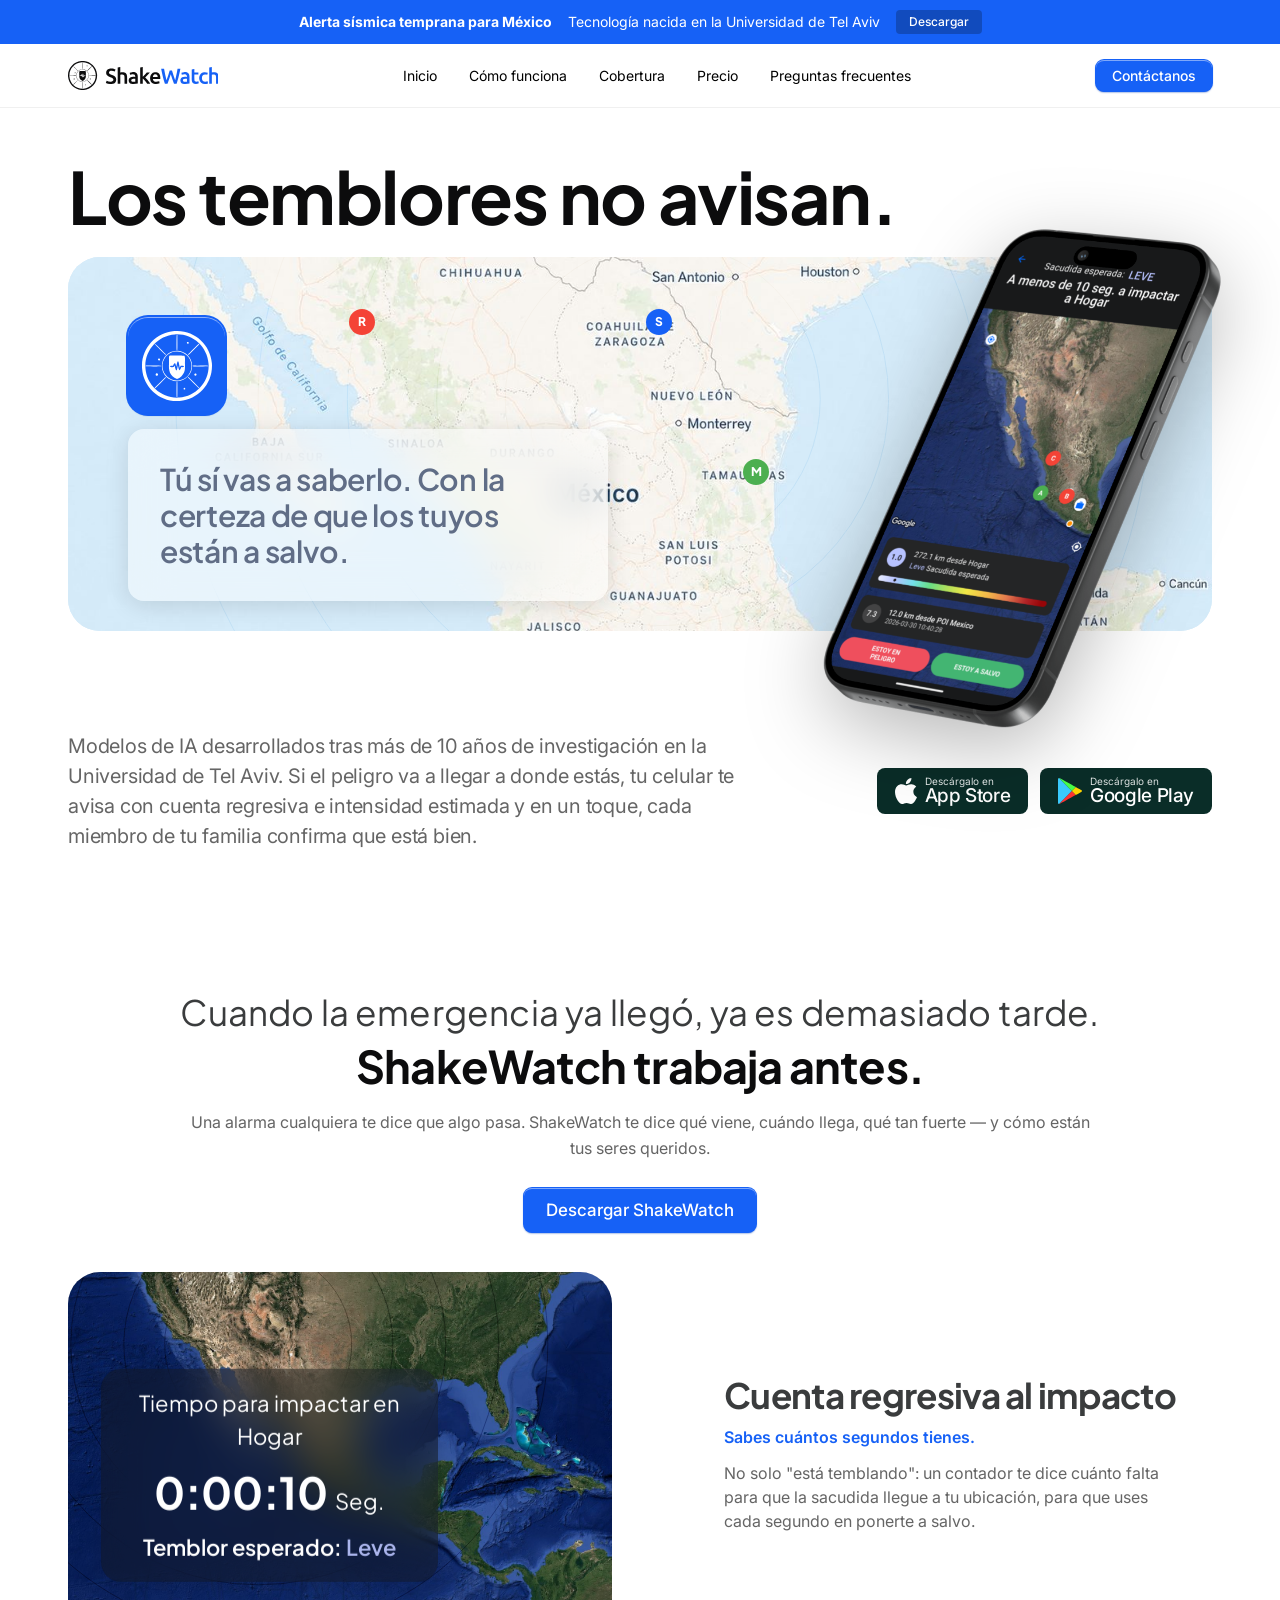
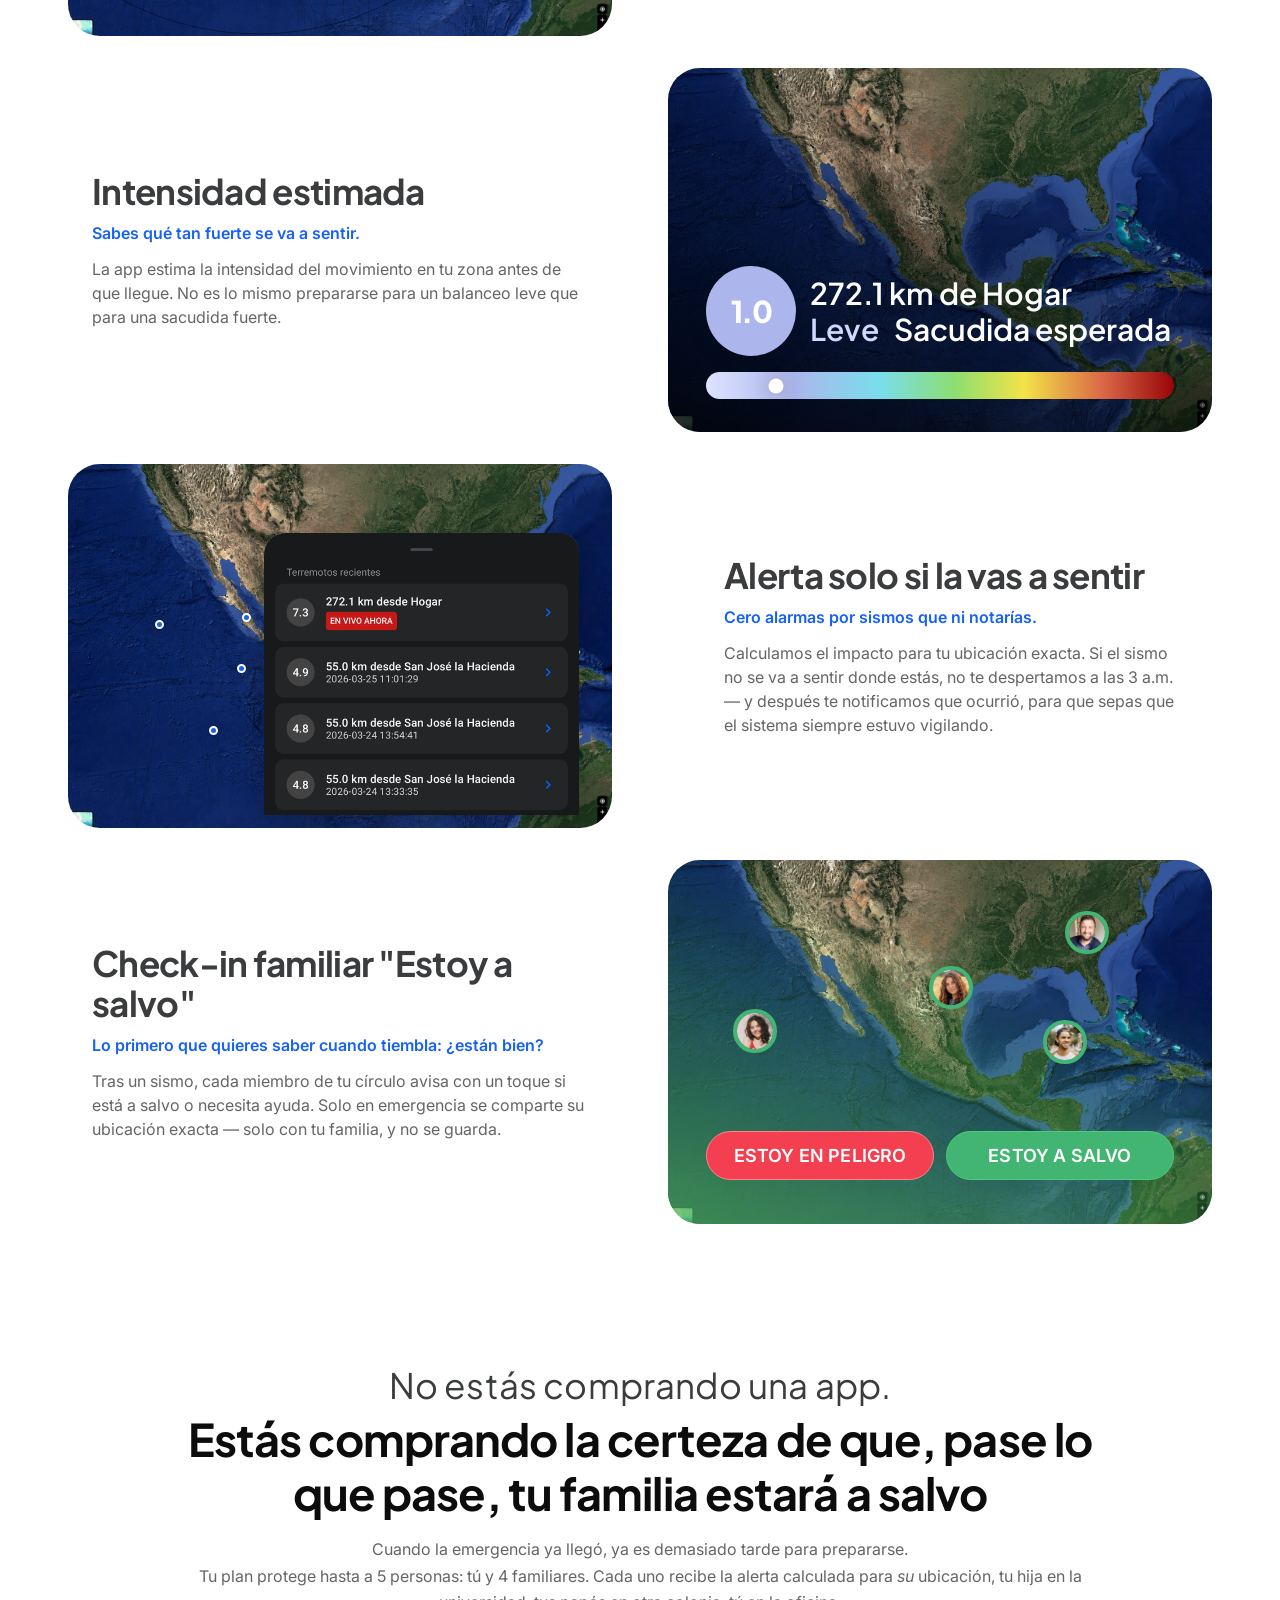
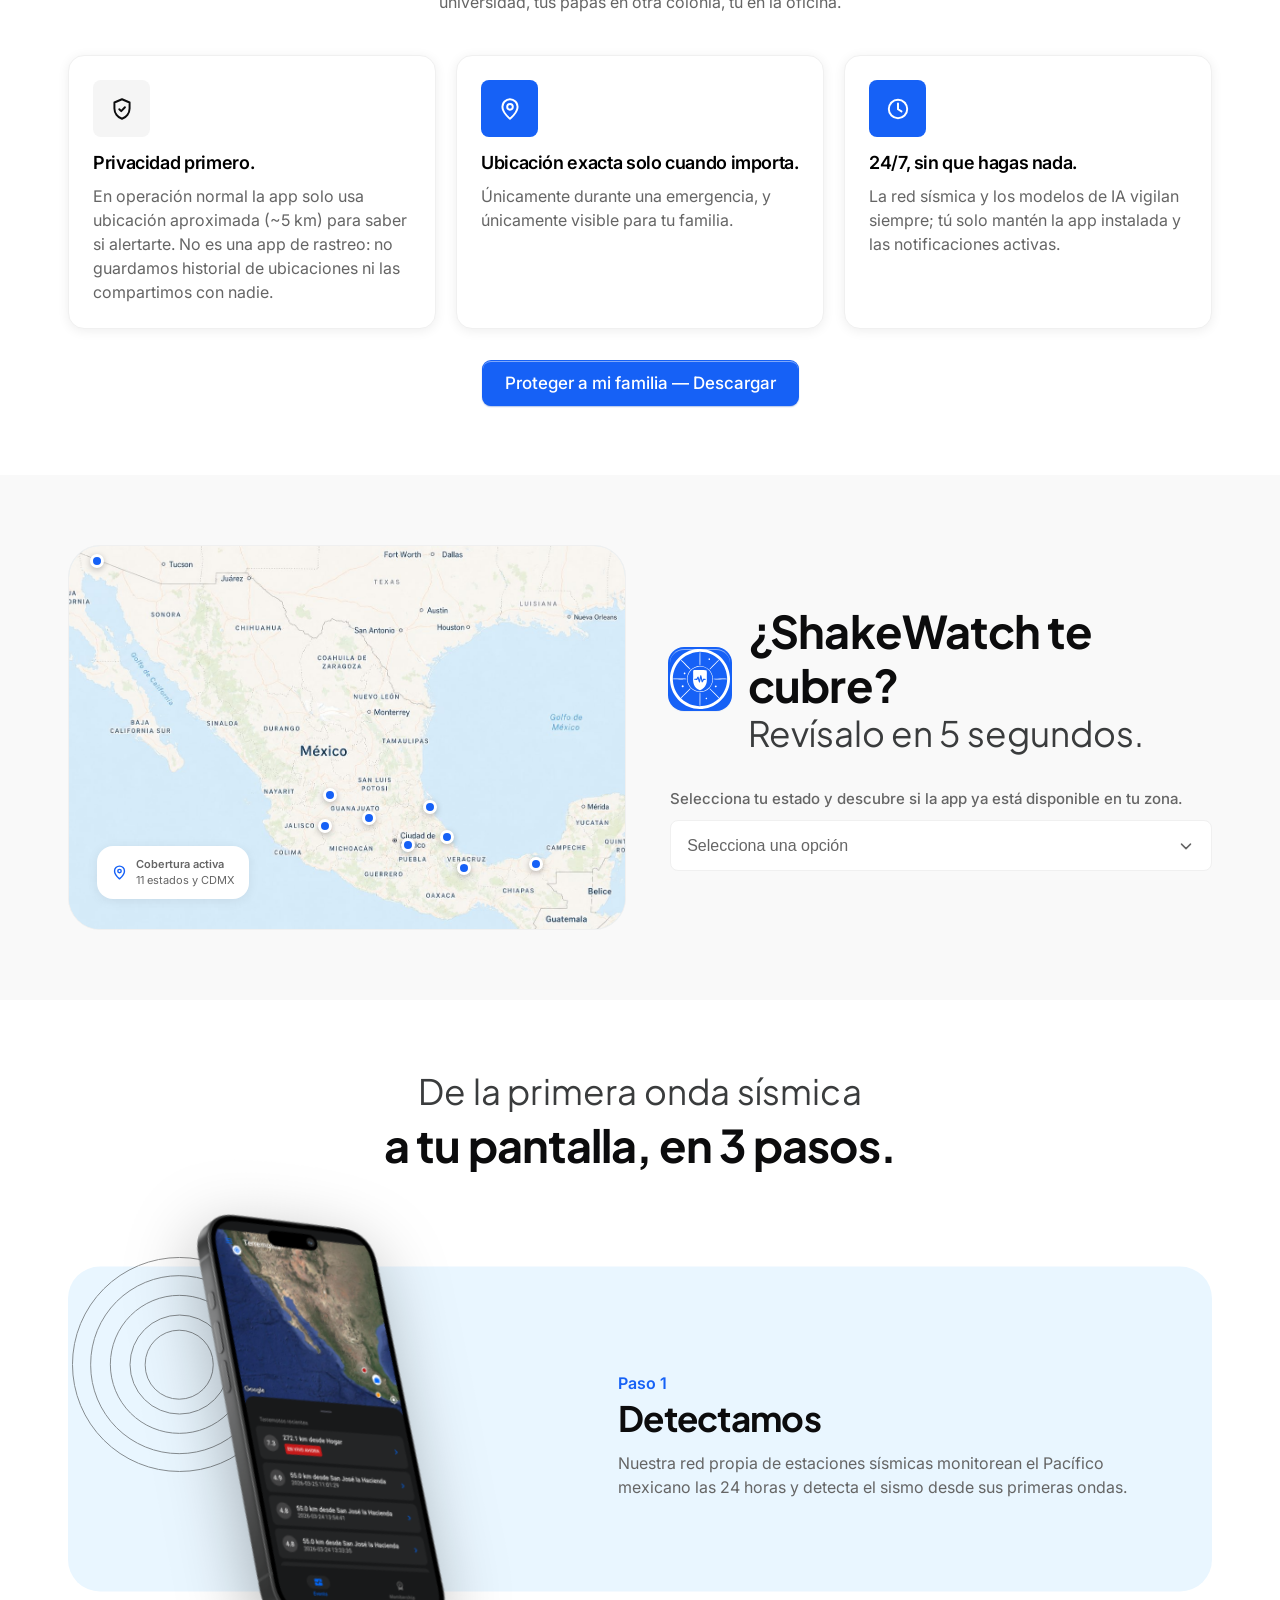
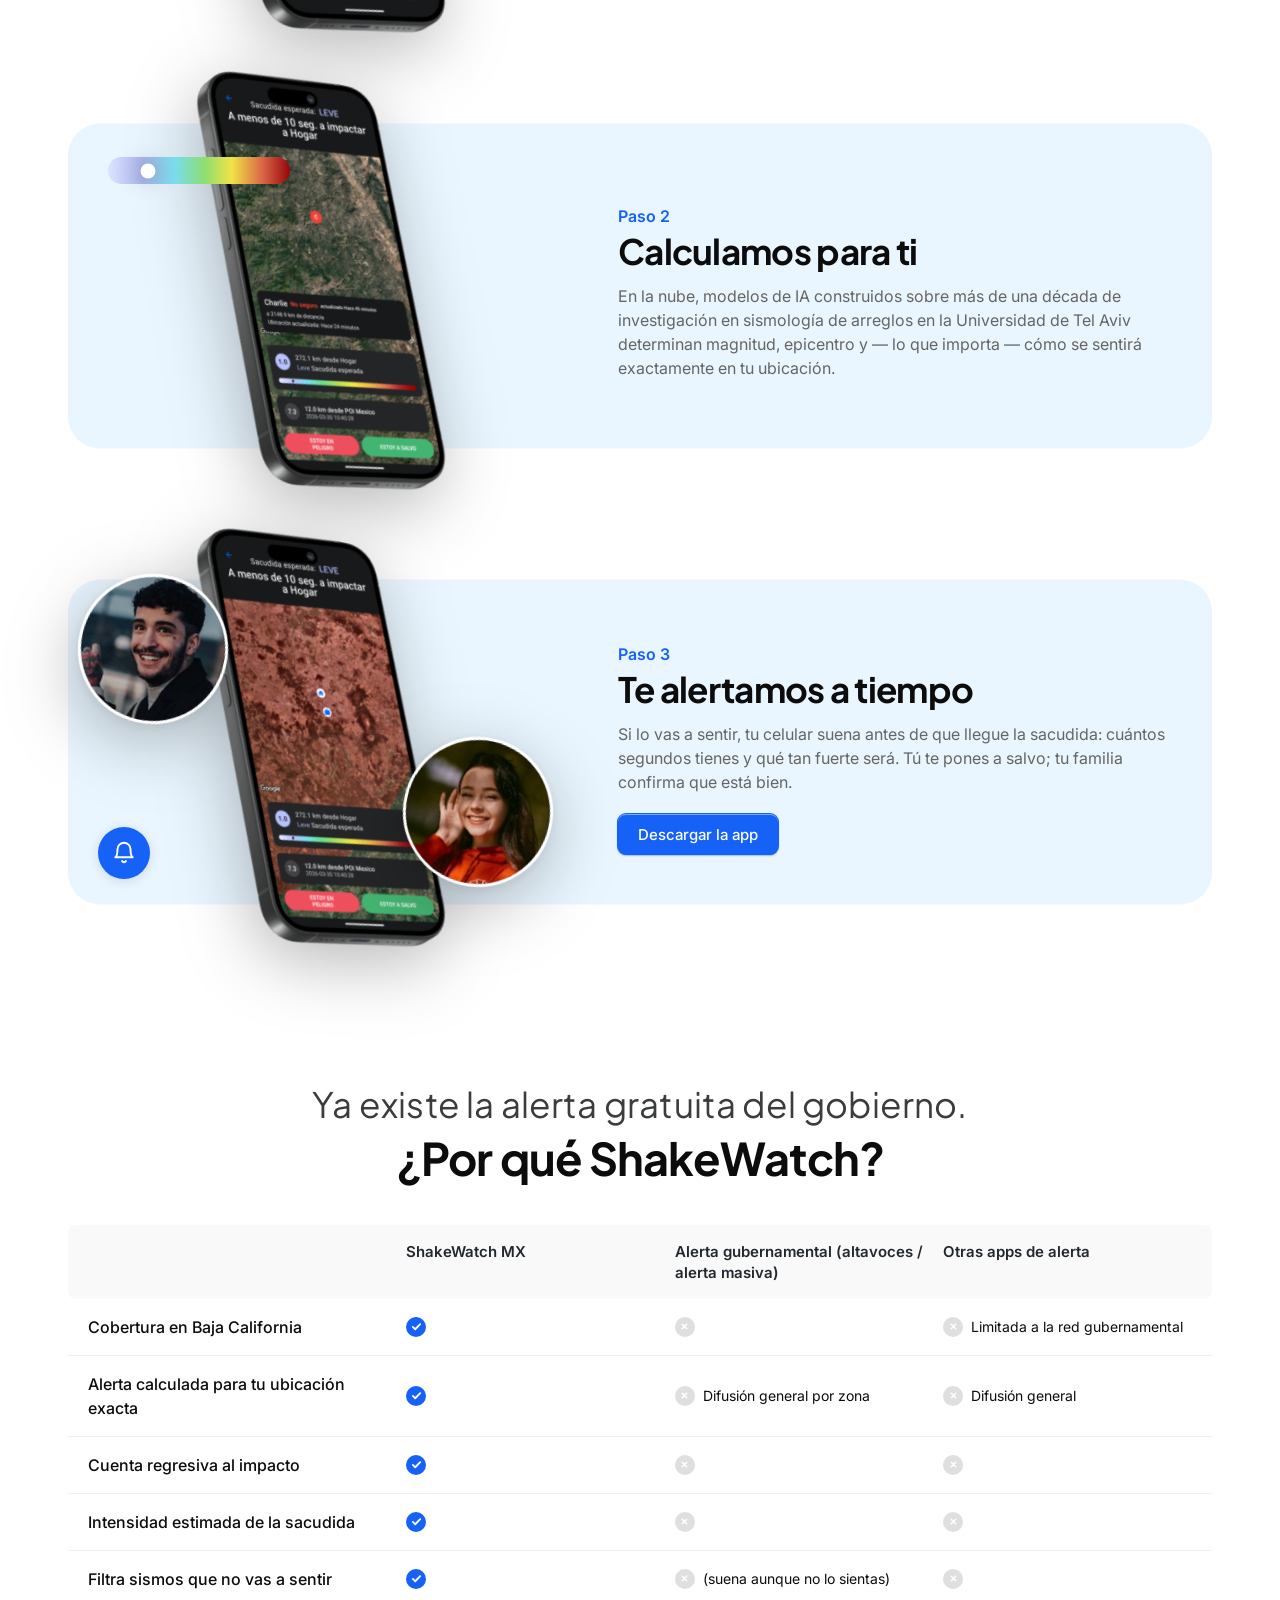
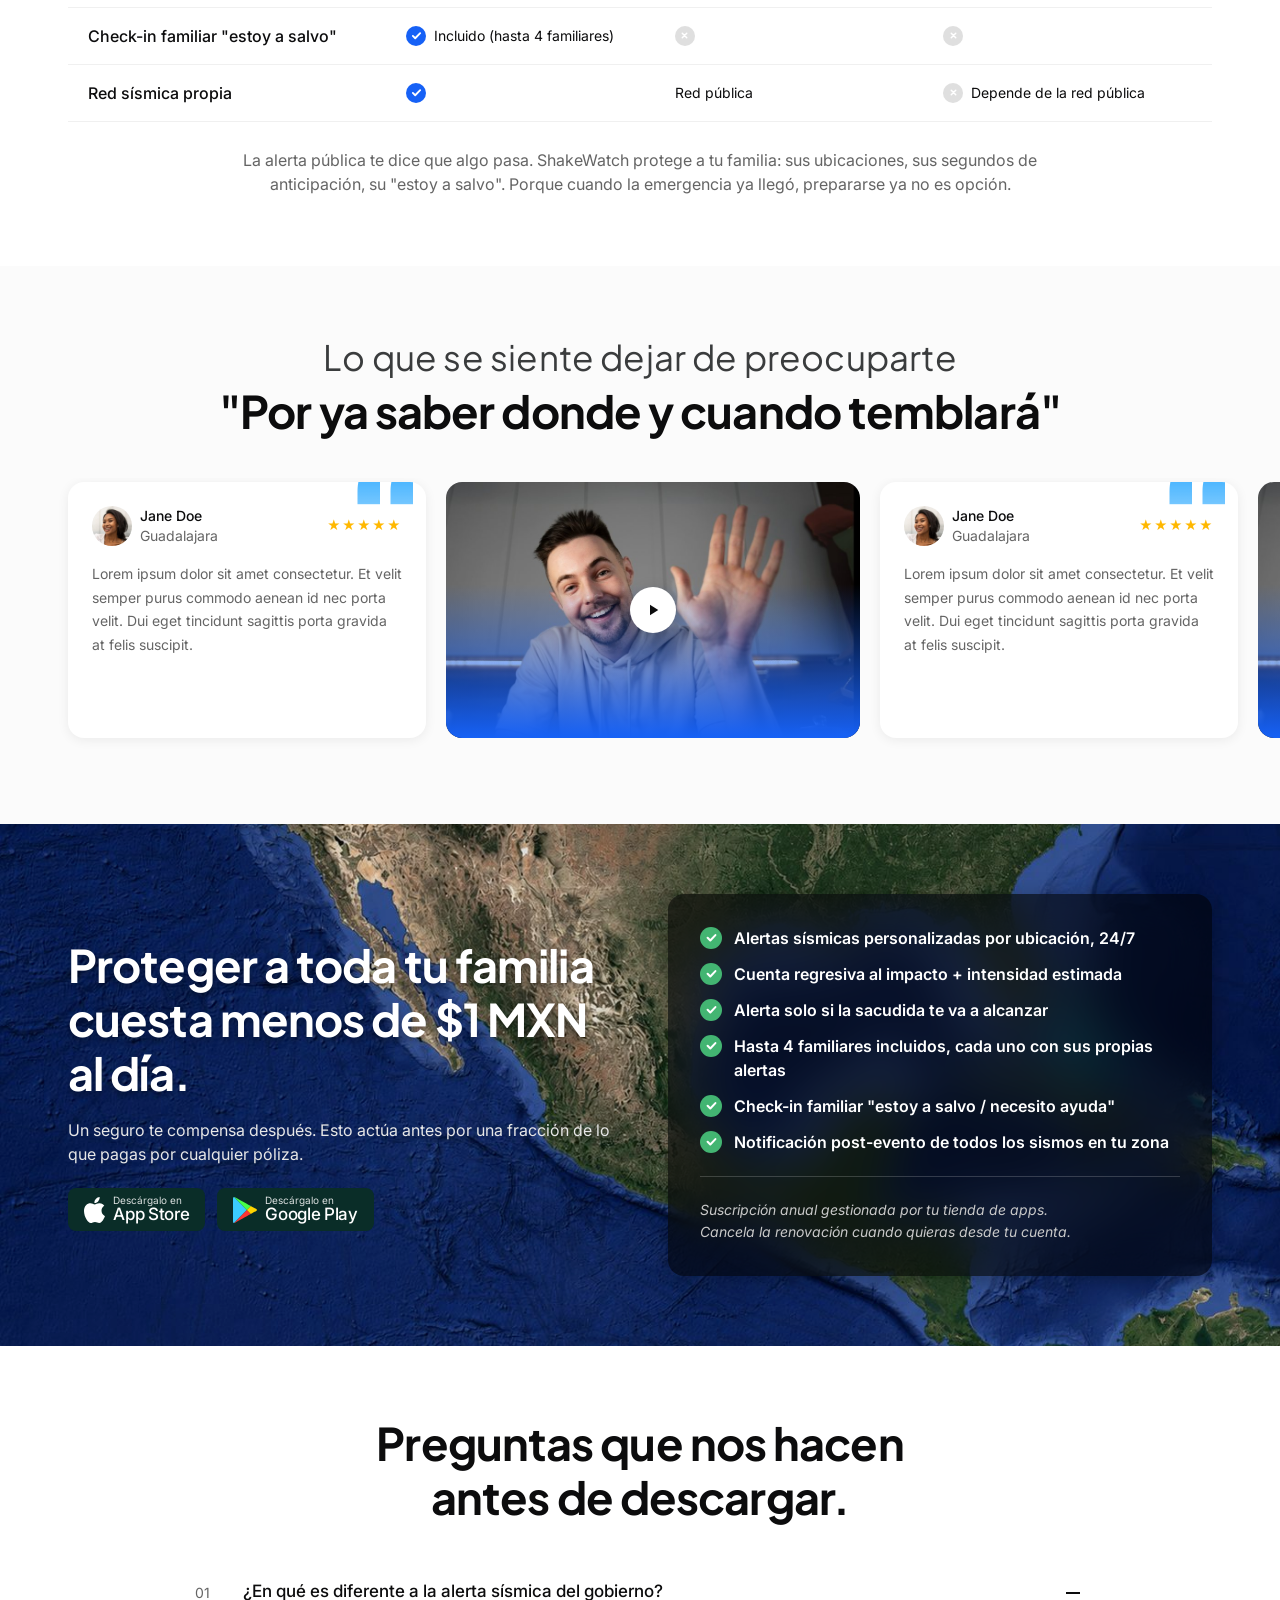
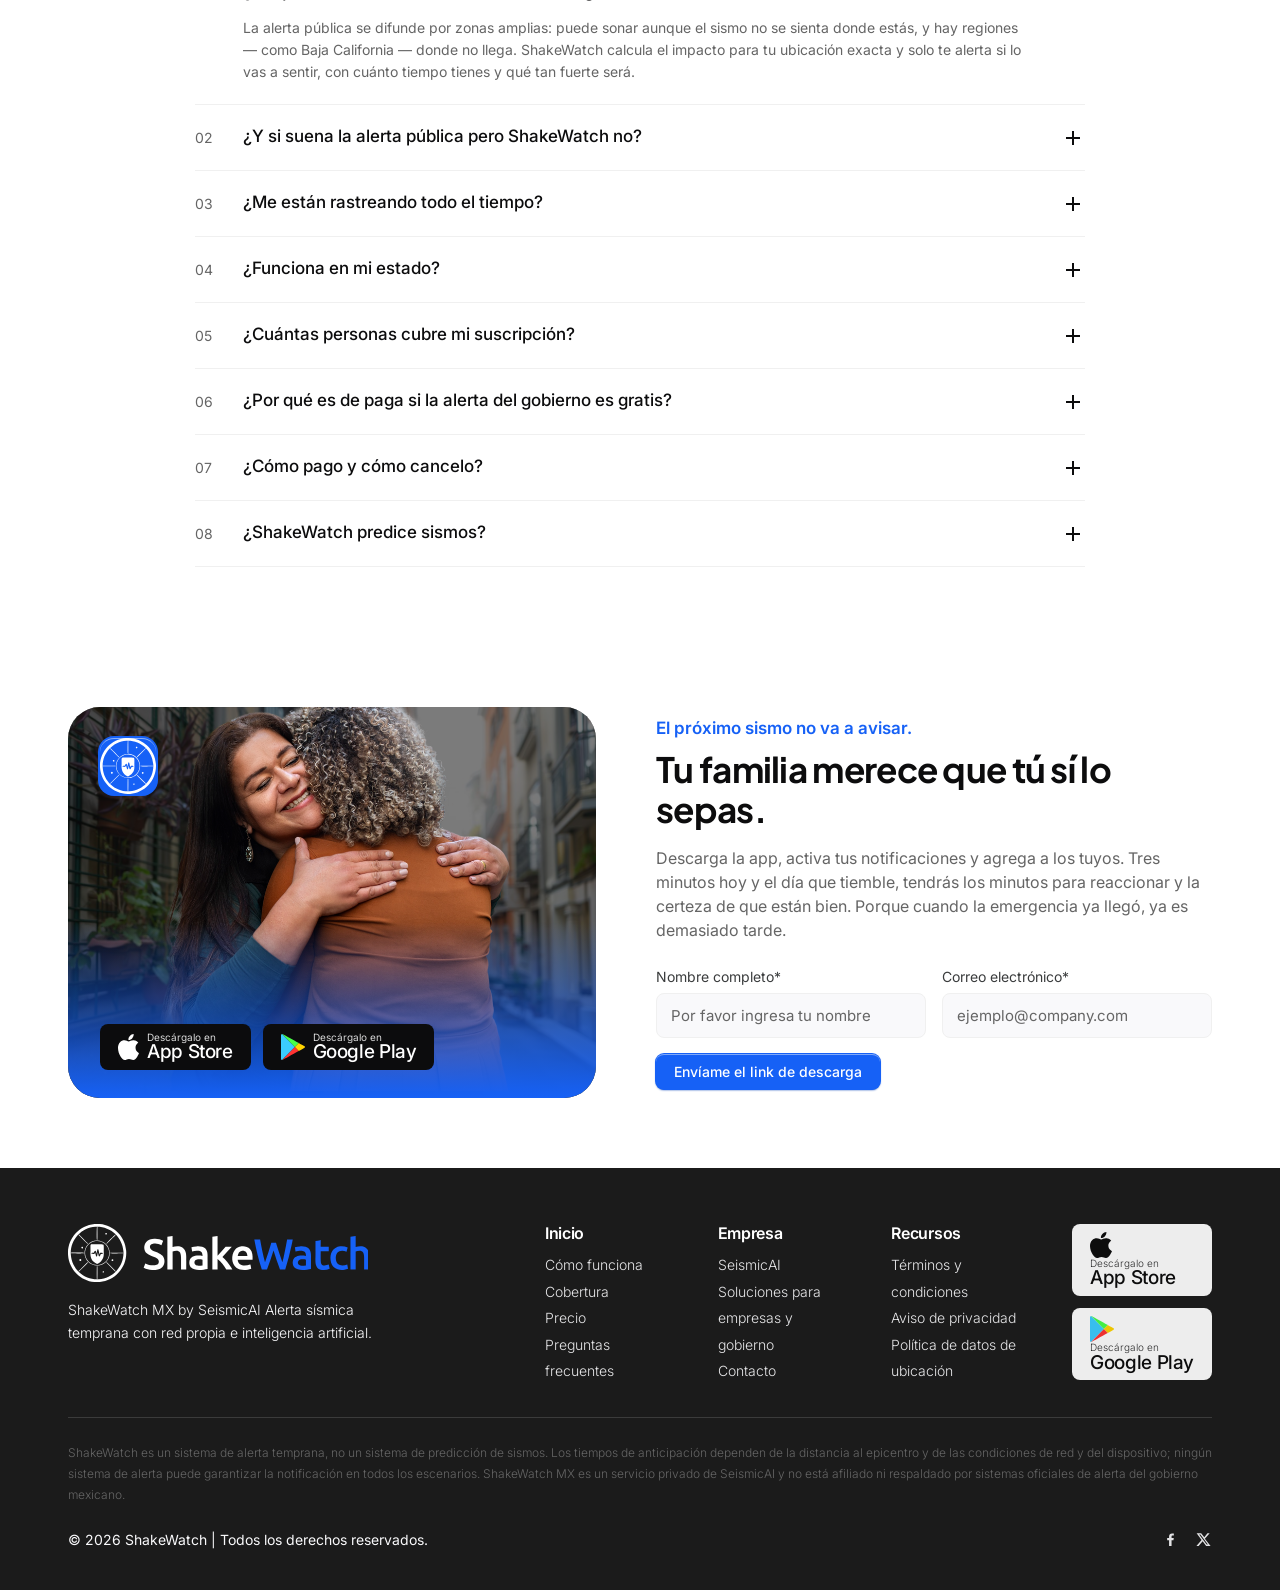
==== commit 1cda279e: "FIX" ====
--- a/index.html
+++ b/index.html
@@ -518,38 +518,6 @@
                 <path d="M6 9.5l6 6 6-6" />
               </svg>
             </div>
-
-            <div class="coverage__result" id="coverage-yes" hidden>
-              <p>
-                ✅ Sí, tu zona está cubierta. Descarga la app y activa tus
-                alertas hoy.
-              </p>
-              <a class="btn btn--primary" href="#descargar"
-                >Descargar ShakeWatch</a
-              >
-            </div>
-
-            <div class="coverage__result" id="coverage-no" hidden>
-              <p>
-                Aún no llegamos a tu estado. Déjanos tu correo y te avisamos en
-                cuanto la red esté activa ahí.
-              </p>
-              <form
-                class="coverage__form"
-                action="gracias.html"
-                method="get"
-                data-origen="cobertura"
-              >
-                <input
-                  type="email"
-                  name="email"
-                  placeholder="ejemplo@correo.com"
-                  required
-                  aria-label="Tu correo electrónico"
-                />
-                <button class="btn btn--primary" type="submit">Avísenme</button>
-              </form>
-            </div>
           </div>
         </div>
       </section>
--- a/styles.css
+++ b/styles.css
@@ -380,7 +380,7 @@
   filter: drop-shadow(0 22px 40px rgba(0, 0, 0, 0.28));
 
   animation: hero-phone-fly;
-  animation-duration: 4s;
+  animation-duration: s;
   animation-timing-function: ease-in-out;
   animation-iteration-count: infinite;
 }
@@ -1054,7 +1054,7 @@
 }
 .step__avatar {
   position: absolute;
-  width: clamp(38px, 11vw, 50px);
+  width: 150px !important;
   aspect-ratio: 1;
   border-radius: 50%;
   object-fit: cover;
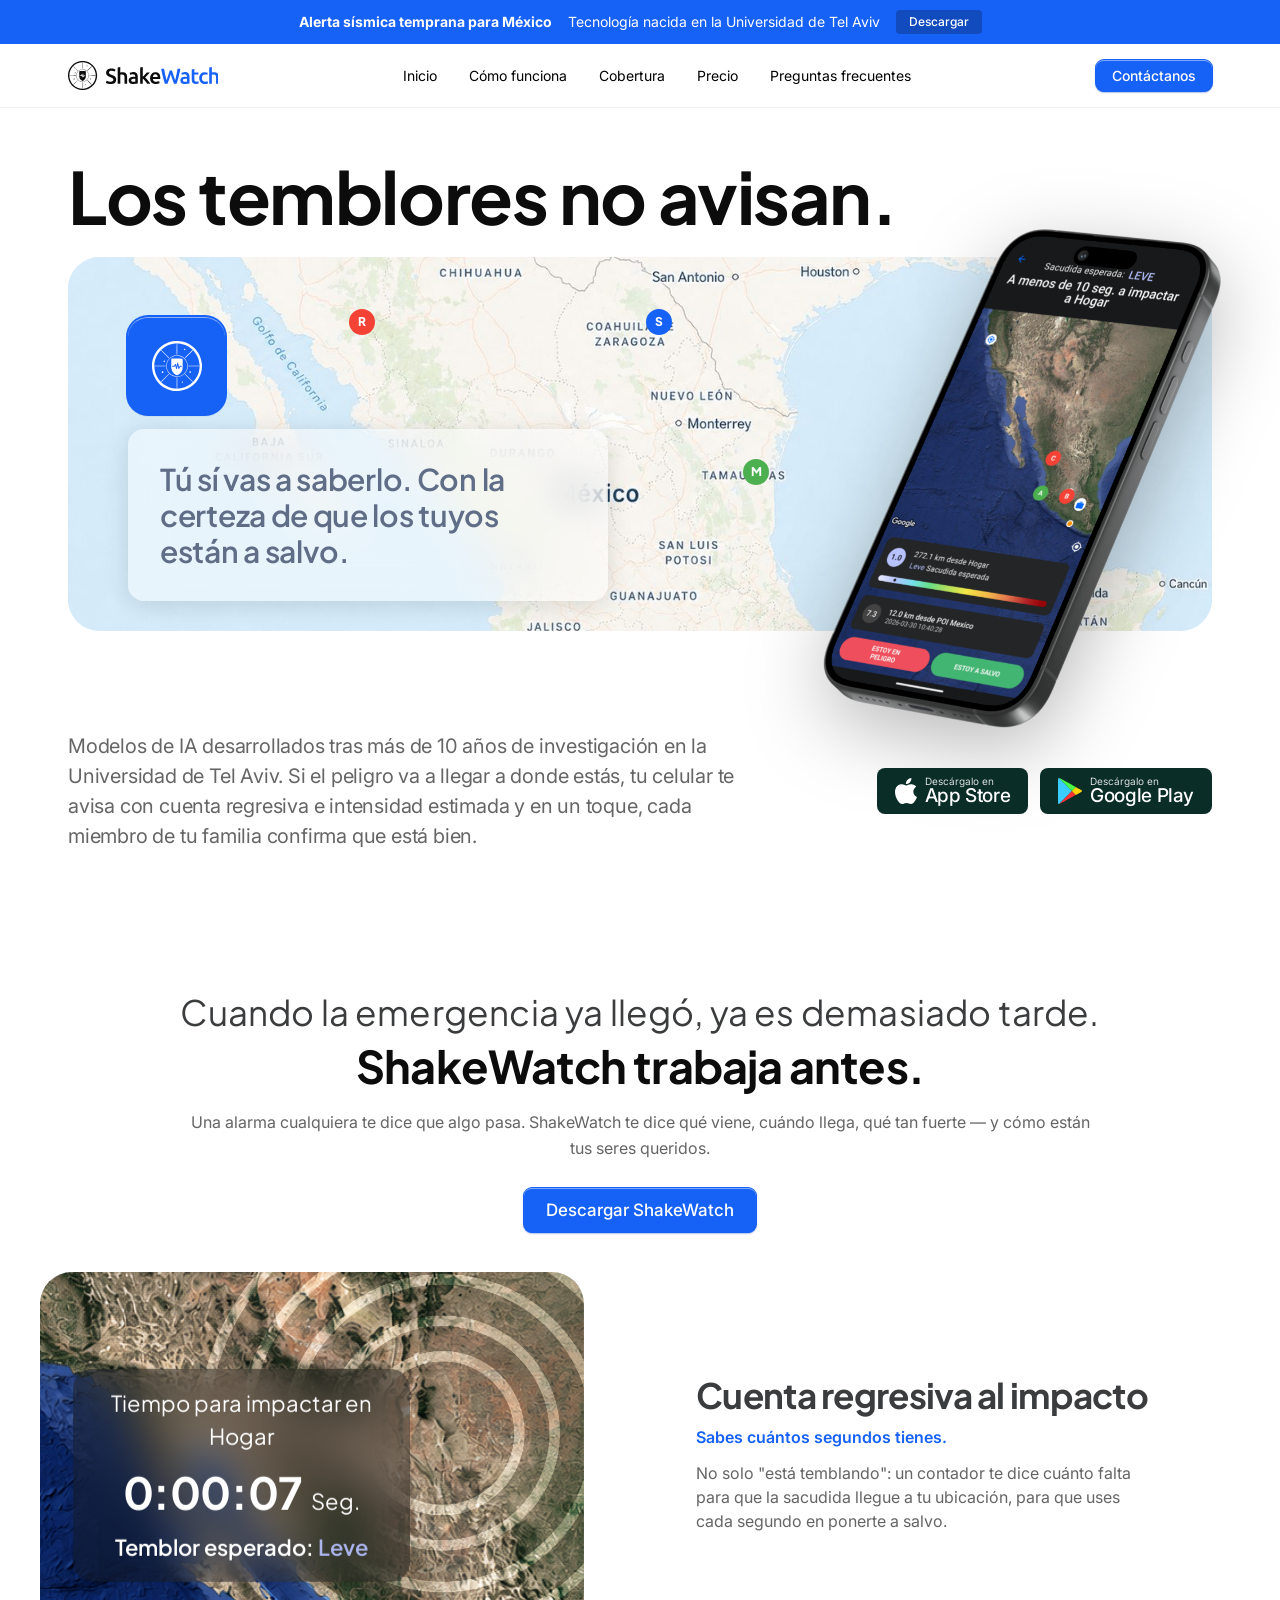
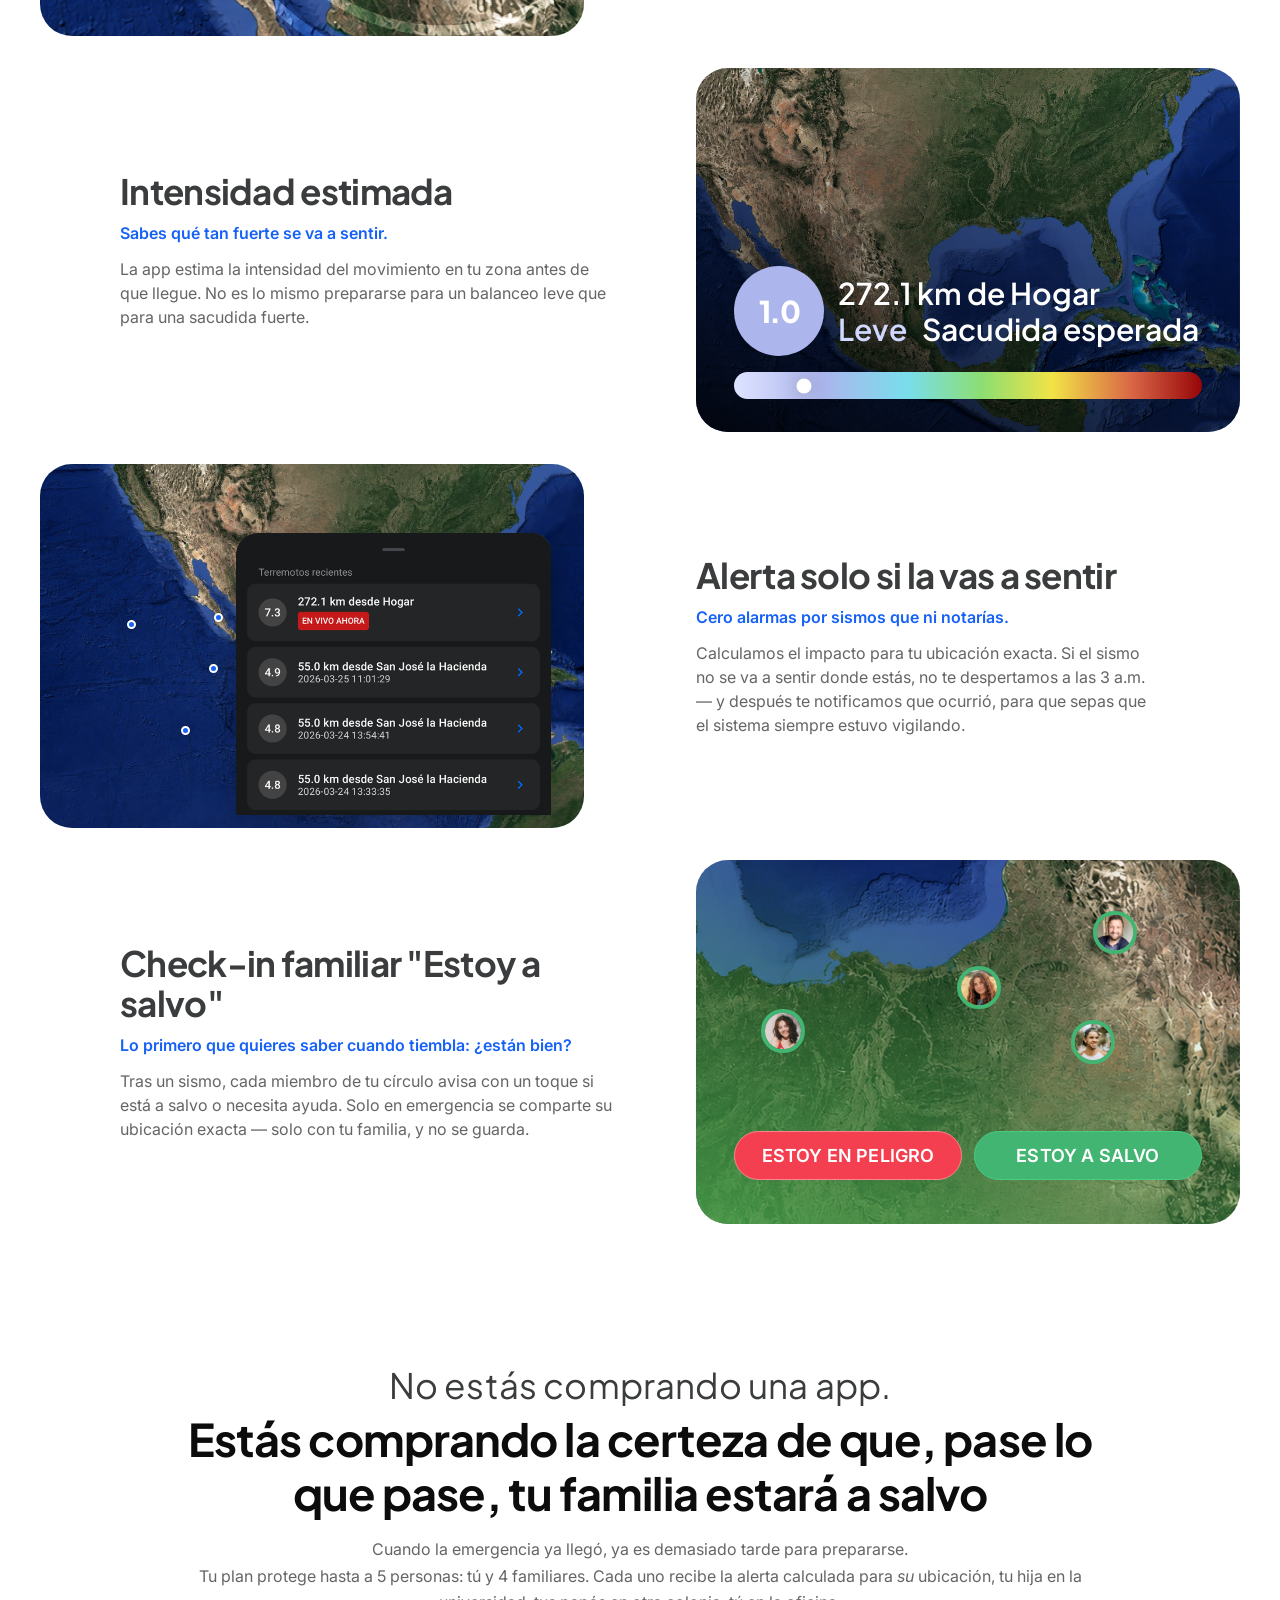
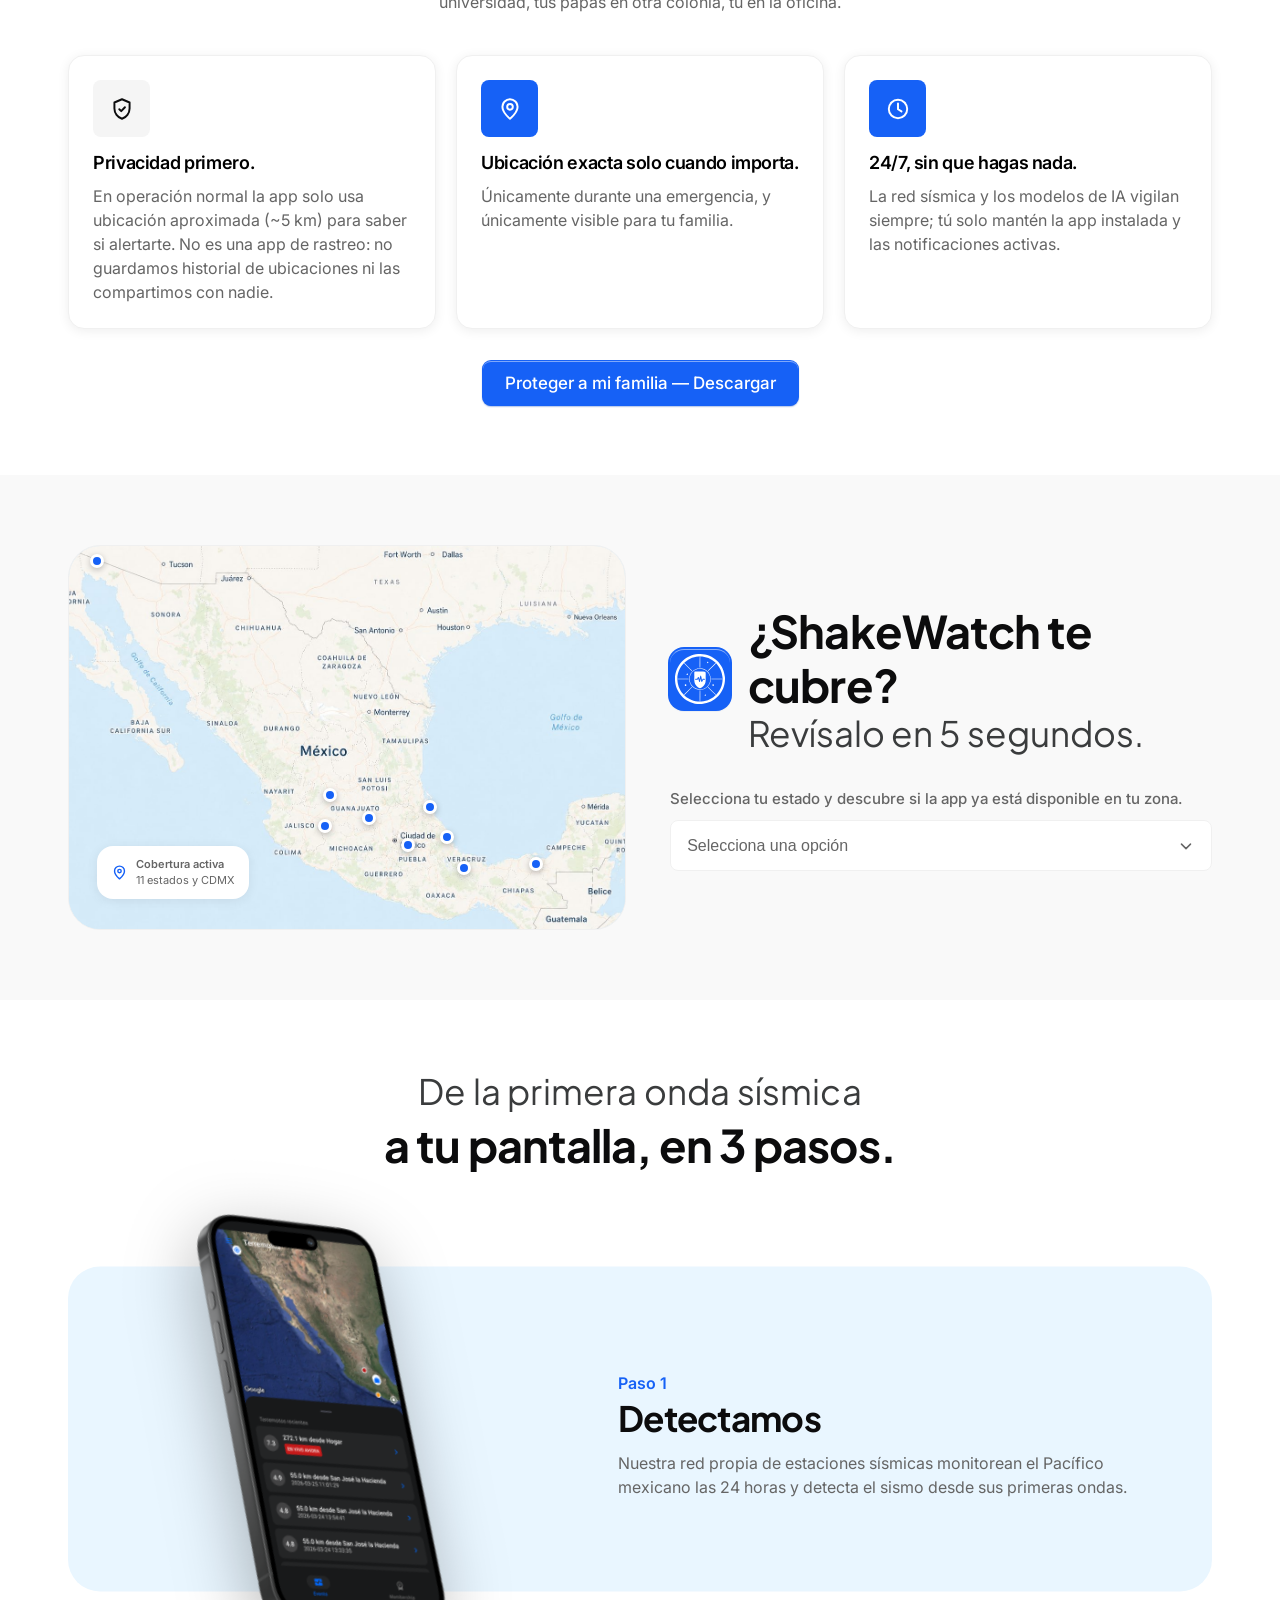
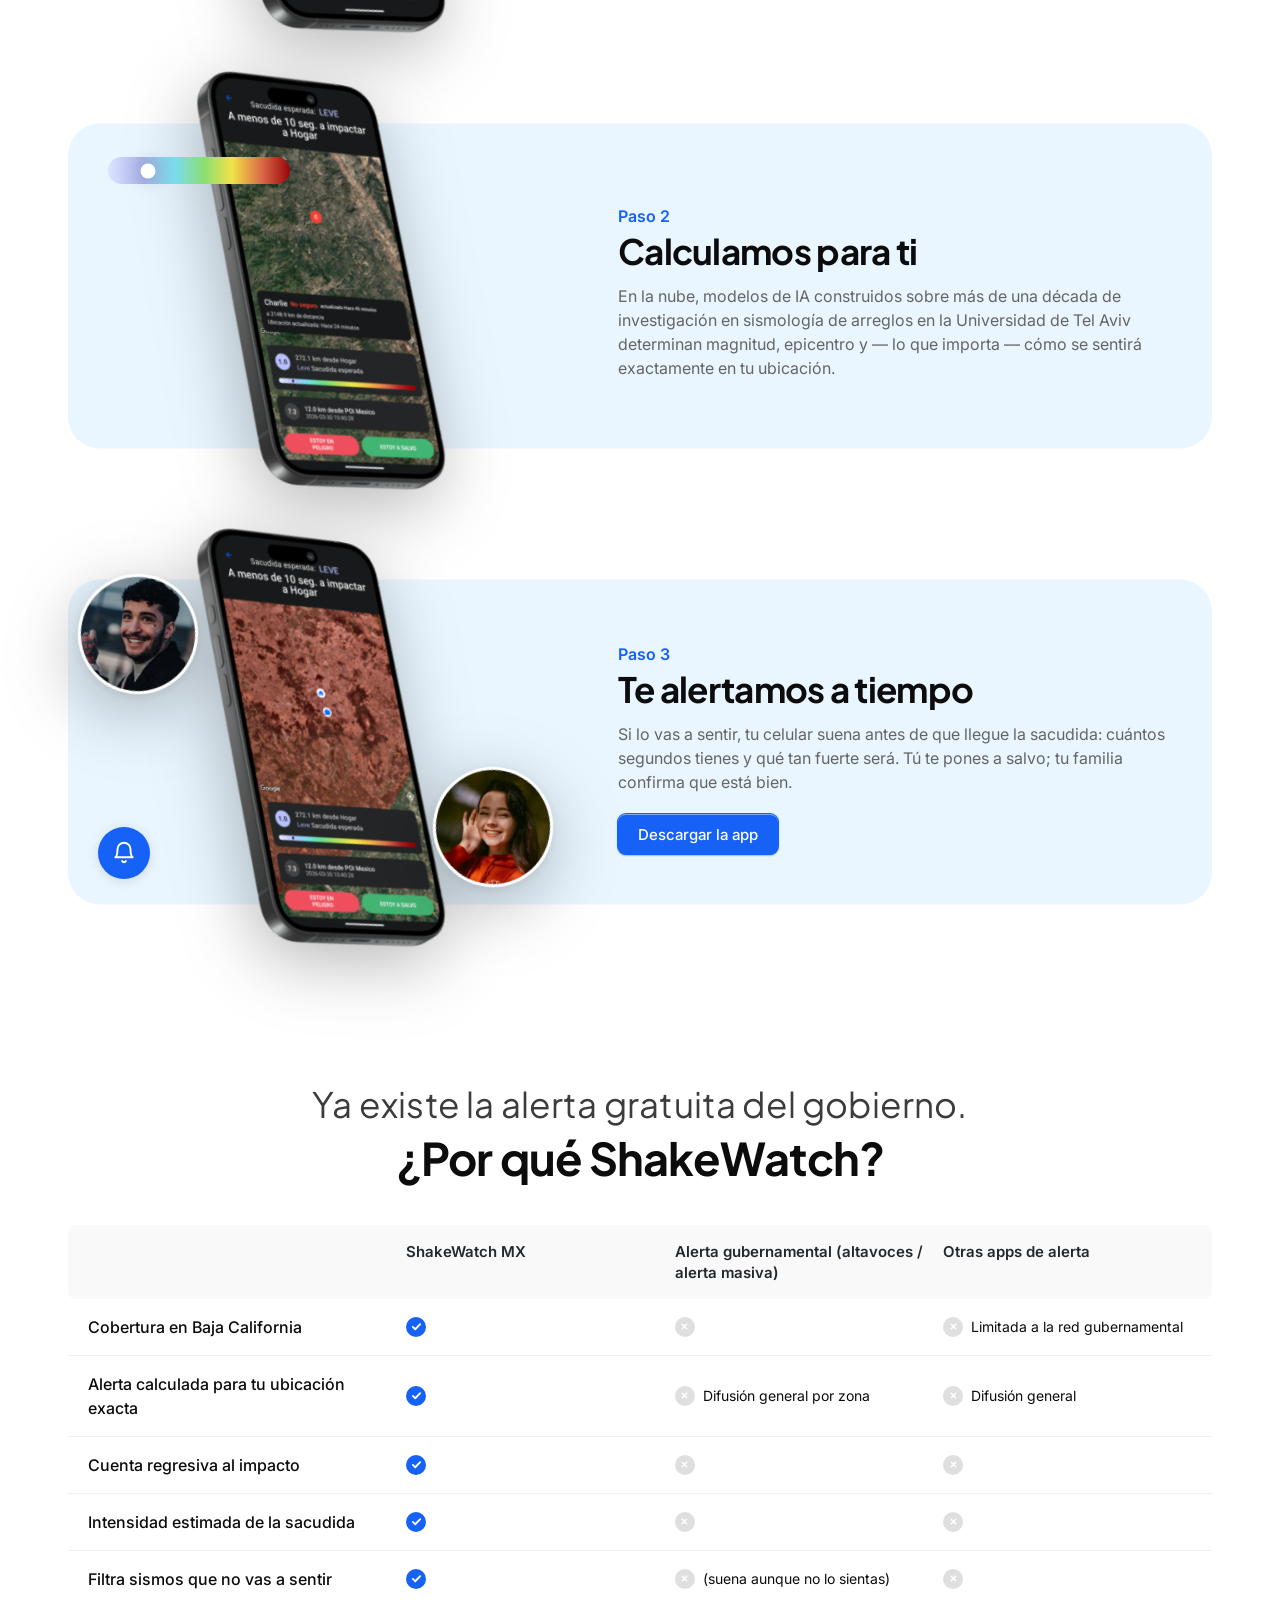
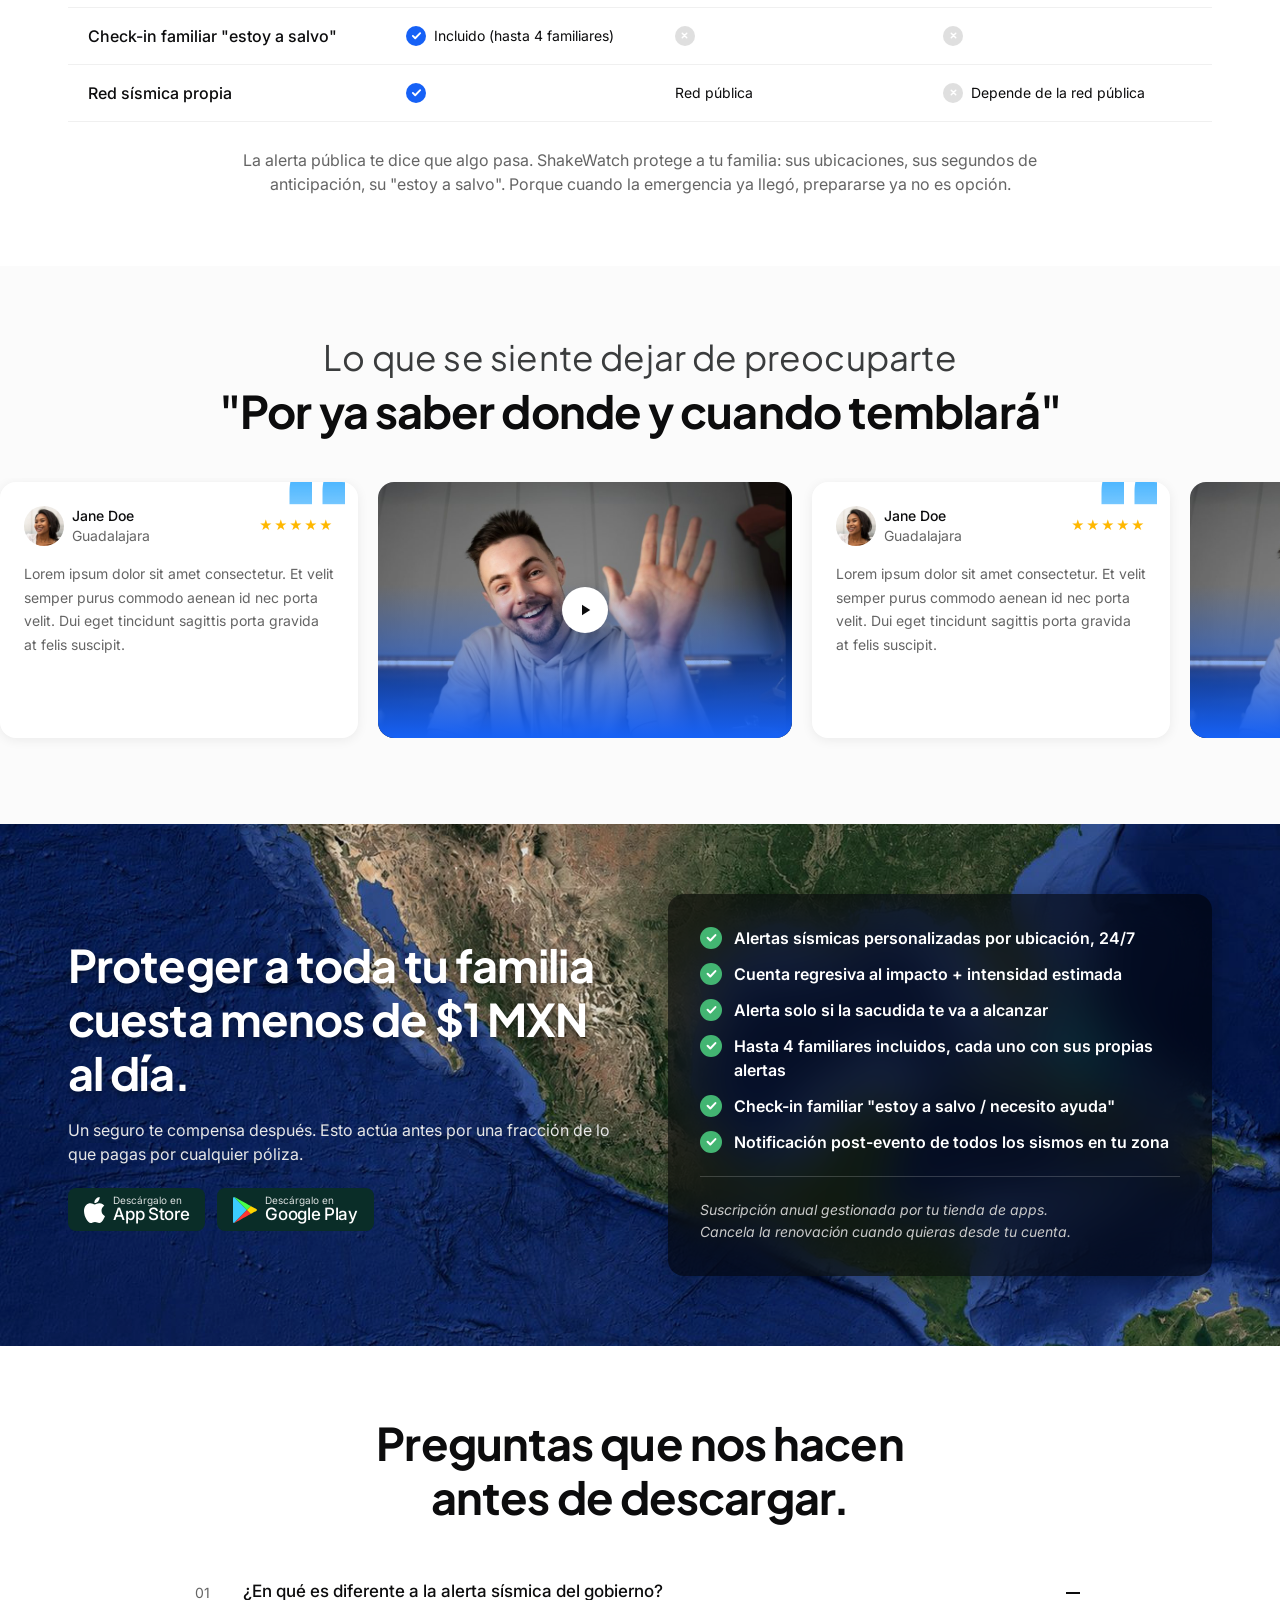
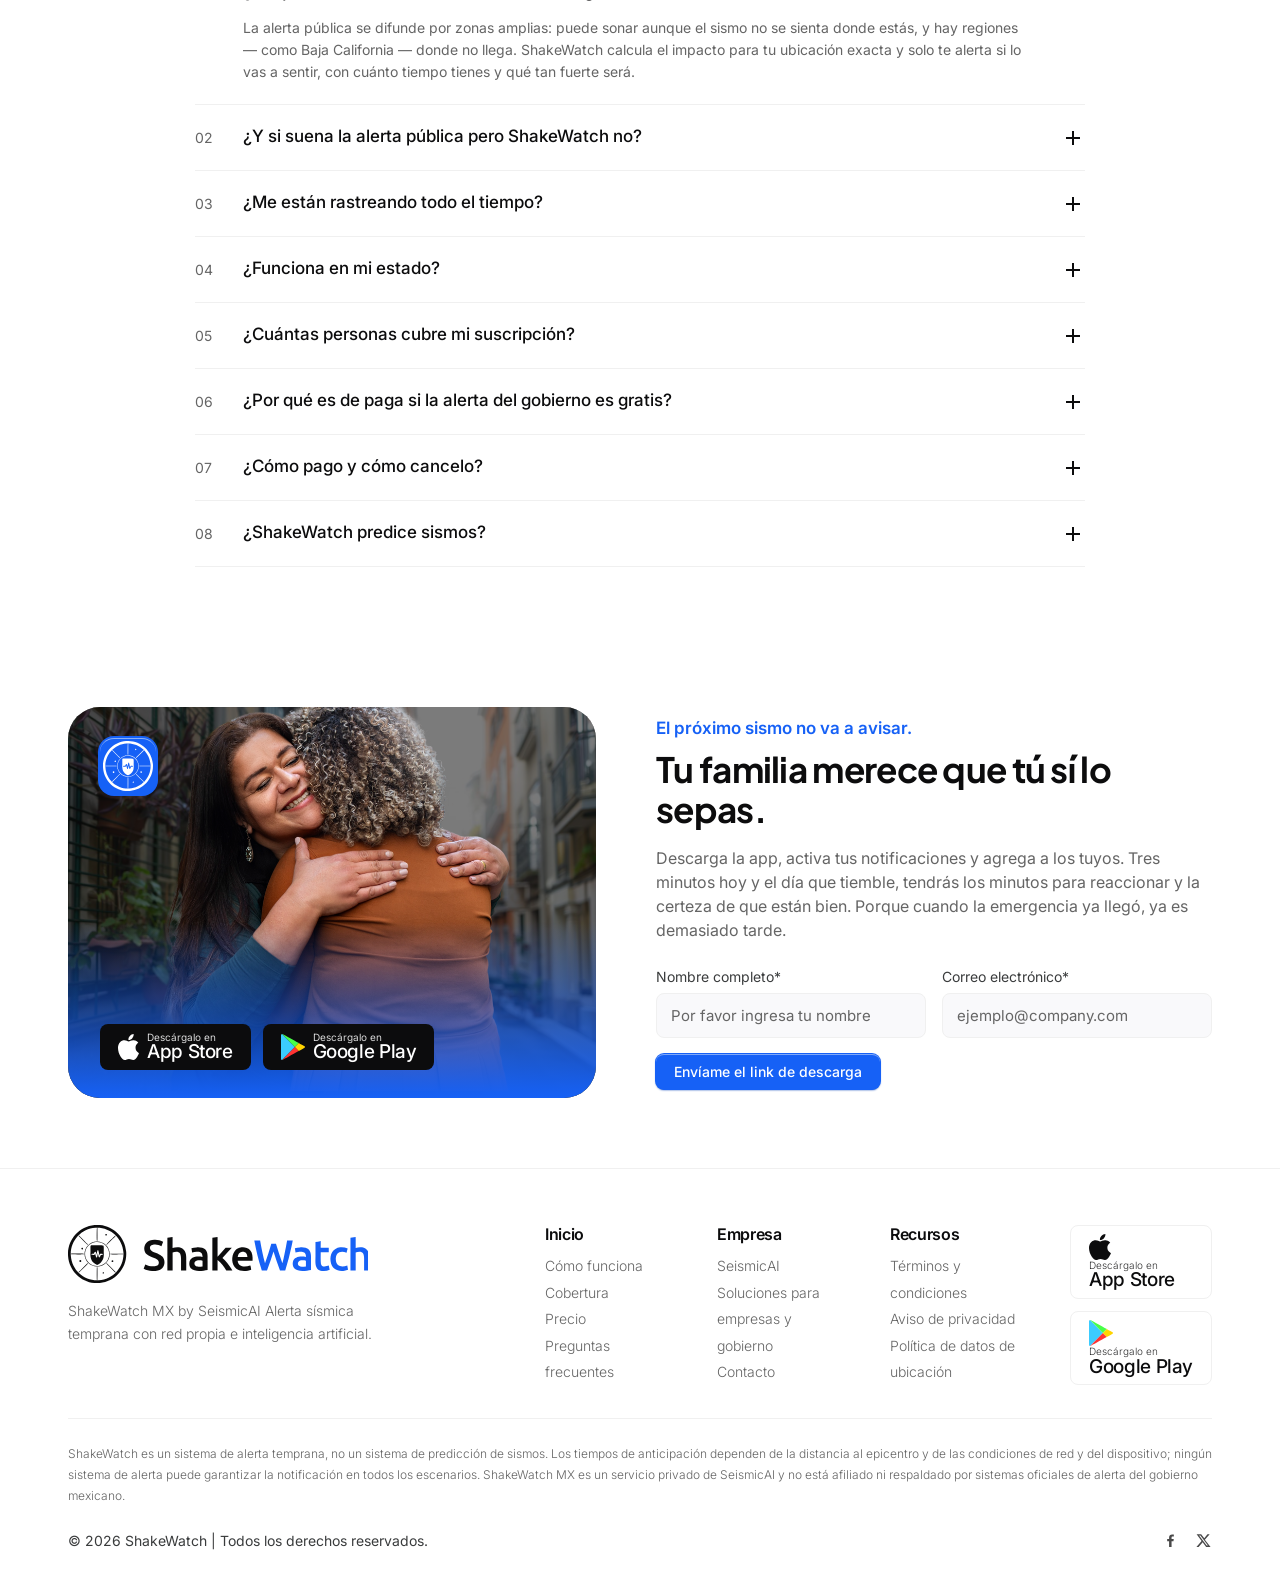
==== commit eb9d4b47: "FIX" ====
--- a/index.html
+++ b/index.html
@@ -120,11 +120,13 @@
               <span class="mag mag--m" aria-hidden="true">M</span>
             </div>
 
-            <img
-              class="hero__phone"
-              src="Assets/iphone-hero.png"
-              alt="App ShakeWatch mostrando una alerta sísmica en el celular"
-            />
+            <div class="hero__phone-wrap">
+              <img
+                class="hero__phone"
+                src="Assets/iphone-hero.png"
+                alt="App ShakeWatch mostrando una alerta sísmica en el celular"
+              />
+            </div>
           </div>
 
           <div class="hero__foot">
@@ -162,7 +164,7 @@
       <!-- ══════════ FEATURES ══════════ -->
       <section class="features" id="que-hace">
         <div class="wrap">
-          <header class="sec-head reveal">
+          <header class="sec-head reveal reveal-text">
             <p class="sec-head__eyebrow">
               Cuando la emergencia ya llegó, ya es demasiado tarde.
             </p>
@@ -182,7 +184,7 @@
             <div class="feat__media">
               <img
                 class="feat__bg"
-                src="Assets/mapa-satelital.jpg"
+                src="Assets/mapa-satelital-1.jpg"
                 alt="Vista satelital del Pacífico mexicano"
                 loading="lazy"
               />
@@ -198,7 +200,7 @@
                 </p>
               </div>
             </div>
-            <div class="feat__text">
+            <div class="feat__text reveal-text">
               <h3>Cuenta regresiva al impacto</h3>
               <p class="feat__kicker">Sabes cuántos segundos tienes.</p>
               <p>
@@ -214,7 +216,7 @@
             <div class="feat__media feat__media--dark">
               <img
                 class="feat__bg"
-                src="Assets/mapa-satelital.jpg"
+                src="Assets/mapa-satelital-2.jpg"
                 alt="Mapa satelital con el epicentro estimado"
                 loading="lazy"
               />
@@ -232,7 +234,7 @@
                 <div class="scale"><i style="left: 15%"></i></div>
               </div>
             </div>
-            <div class="feat__text">
+            <div class="feat__text reveal-text">
               <h3>Intensidad estimada</h3>
               <p class="feat__kicker">Sabes qué tan fuerte se va a sentir.</p>
               <p>
@@ -263,7 +265,7 @@
               <span class="pin" style="left: 31%; top: 55%"></span>
               <span class="pin" style="left: 26%; top: 72%"></span>
             </div>
-            <div class="feat__text">
+            <div class="feat__text reveal-text">
               <h3>Alerta solo si la vas a sentir</h3>
               <p class="feat__kicker">
                 Cero alarmas por sismos que ni notarías.
@@ -282,7 +284,7 @@
             <div class="feat__media feat__media--green">
               <img
                 class="feat__bg"
-                src="Assets/mapa-satelital.jpg"
+                src="Assets/mapa-satelital-4.jpg"
                 alt="Mapa con el estado de cada familiar"
                 loading="lazy"
               />
@@ -320,7 +322,7 @@
                 >
               </div>
             </div>
-            <div class="feat__text">
+            <div class="feat__text reveal-text">
               <h3>Check-in familiar "Estoy a salvo"</h3>
               <p class="feat__kicker">
                 Lo primero que quieres saber cuando tiembla: ¿están bien?
@@ -338,7 +340,7 @@
       <!-- ══════════ PROMESA / PRIVACIDAD ══════════ -->
       <section class="promise">
         <div class="wrap">
-          <header class="sec-head reveal">
+          <header class="sec-head reveal reveal-text">
             <p class="sec-head__eyebrow">No estás comprando una app.</p>
             <h2 class="sec-head__title">
               Estás comprando la certeza de que, pase lo que pase, tu familia
@@ -525,7 +527,7 @@
       <!-- ══════════ CÓMO FUNCIONA ══════════ -->
       <section class="steps" id="como-funciona">
         <div class="wrap">
-          <header class="sec-head reveal">
+          <header class="sec-head reveal reveal-text">
             <p class="sec-head__eyebrow">De la primera onda sísmica</p>
             <h2 class="sec-head__title">a tu pantalla, en 3 pasos.</h2>
           </header>
@@ -542,7 +544,7 @@
                 loading="lazy"
               />
             </div>
-            <div class="step__text">
+            <div class="step__text reveal-text">
               <p class="step__n">Paso 1</p>
               <h3>Detectamos</h3>
               <p>
@@ -564,7 +566,7 @@
                 loading="lazy"
               />
             </div>
-            <div class="step__text">
+            <div class="step__text reveal-text">
               <p class="step__n">Paso 2</p>
               <h3>Calculamos para ti</h3>
               <p>
@@ -613,7 +615,7 @@
                 loading="lazy"
               />
             </div>
-            <div class="step__text">
+            <div class="step__text reveal-text">
               <p class="step__n">Paso 3</p>
               <h3>Te alertamos a tiempo</h3>
               <p>
@@ -630,7 +632,7 @@
       <!-- ══════════ COMPARATIVA ══════════ -->
       <section class="compare">
         <div class="wrap">
-          <header class="sec-head reveal">
+          <header class="sec-head reveal reveal-text">
             <p class="sec-head__eyebrow">
               Ya existe la alerta gratuita del gobierno.
             </p>
@@ -717,7 +719,7 @@
       <!-- ══════════ TESTIMONIOS ══════════ -->
       <section class="voices">
         <div class="wrap">
-          <header class="sec-head reveal">
+          <header class="sec-head reveal reveal-text">
             <p class="sec-head__eyebrow">
               Lo que se siente dejar de preocuparte
             </p>
@@ -728,79 +730,175 @@
         </div>
 
         <div class="voices__rail reveal">
-          <article class="quote">
-            <span class="quote__mark" aria-hidden="true">“</span>
-            <div class="quote__head">
-              <img src="Assets/avatar-testimonio.jpg" alt="" loading="lazy" />
-              <div><b>Jane Doe</b><i>Guadalajara</i></div>
-              <span class="stars" aria-label="5 de 5 estrellas">★★★★★</span>
-            </div>
-            <p>
-              Lorem ipsum dolor sit amet consectetur. Et velit semper purus
-              commodo aenean id nec porta velit. Dui eget tincidunt sagittis
-              porta gravida at felis suscipit.
-            </p>
-          </article>
-
-          <article class="voices__video">
-            <img
-              src="Assets/testimonio-video.jpg"
-              alt="Testimonio en video de una usuaria de ShakeWatch"
-              loading="lazy"
-            />
-            <button
-              class="voices__play"
-              type="button"
-              aria-label="Reproducir testimonio"
+          <div class="voices__track">
+            <article class="quote">
+              <span class="quote__mark" aria-hidden="true">“</span>
+              <div class="quote__head">
+                <img src="Assets/avatar-testimonio.jpg" alt="" loading="lazy" />
+                <div><b>Jane Doe</b><i>Guadalajara</i></div>
+                <span class="stars" aria-label="5 de 5 estrellas">★★★★★</span>
+              </div>
+              <p>
+                Lorem ipsum dolor sit amet consectetur. Et velit semper purus
+                commodo aenean id nec porta velit. Dui eget tincidunt sagittis
+                porta gravida at felis suscipit.
+              </p>
+            </article>
+
+            <article
+              class="voices__video"
+              tabindex="0"
+              role="button"
+              aria-label="Reproducir testimonio en video de una usuaria de ShakeWatch"
+              data-video="Assets/testimonio-1.mp4"
+              data-poster="Assets/testimonio-video.jpg"
             >
-              <svg
-                viewBox="0 0 24 24"
-                width="18"
-                height="18"
-                fill="#0C0C0D"
+              <img
+                src="Assets/testimonio-video.jpg"
+                alt="Testimonio en video de una usuaria de ShakeWatch"
+                loading="lazy"
+              />
+              <button
+                class="voices__play"
+                type="button"
+                tabindex="-1"
                 aria-hidden="true"
               >
-                <path d="M8 5l11 7-11 7z" />
-              </svg>
-            </button>
-          </article>
-
-          <article class="quote">
-            <span class="quote__mark" aria-hidden="true">“</span>
-            <div class="quote__head">
-              <img src="Assets/avatar-testimonio.jpg" alt="" loading="lazy" />
-              <div><b>Jane Doe</b><i>Guadalajara</i></div>
-              <span class="stars" aria-label="5 de 5 estrellas">★★★★★</span>
-            </div>
-            <p>
-              Lorem ipsum dolor sit amet consectetur. Et velit semper purus
-              commodo aenean id nec porta velit. Dui eget tincidunt sagittis
-              porta gravida at felis suscipit.
-            </p>
-          </article>
-
-          <article class="voices__video">
-            <img
-              src="Assets/testimonio-video.jpg"
-              alt="Testimonio en video de un usuario de ShakeWatch"
-              loading="lazy"
-            />
-            <button
-              class="voices__play"
-              type="button"
-              aria-label="Reproducir testimonio"
+                <svg
+                  viewBox="0 0 24 24"
+                  width="18"
+                  height="18"
+                  fill="#0C0C0D"
+                  aria-hidden="true"
+                >
+                  <path d="M8 5l11 7-11 7z" />
+                </svg>
+              </button>
+            </article>
+
+            <article class="quote">
+              <span class="quote__mark" aria-hidden="true">“</span>
+              <div class="quote__head">
+                <img src="Assets/avatar-testimonio.jpg" alt="" loading="lazy" />
+                <div><b>Jane Doe</b><i>Guadalajara</i></div>
+                <span class="stars" aria-label="5 de 5 estrellas">★★★★★</span>
+              </div>
+              <p>
+                Lorem ipsum dolor sit amet consectetur. Et velit semper purus
+                commodo aenean id nec porta velit. Dui eget tincidunt sagittis
+                porta gravida at felis suscipit.
+              </p>
+            </article>
+
+            <article
+              class="voices__video"
+              tabindex="0"
+              role="button"
+              aria-label="Reproducir testimonio en video de un usuario de ShakeWatch"
+              data-video="Assets/testimonio-2.mp4"
+              data-poster="Assets/testimonio-video.jpg"
             >
-              <svg
-                viewBox="0 0 24 24"
-                width="18"
-                height="18"
-                fill="#0C0C0D"
+              <img
+                src="Assets/testimonio-video.jpg"
+                alt="Testimonio en video de un usuario de ShakeWatch"
+                loading="lazy"
+              />
+              <button
+                class="voices__play"
+                type="button"
+                tabindex="-1"
                 aria-hidden="true"
               >
-                <path d="M8 5l11 7-11 7z" />
-              </svg>
-            </button>
-          </article>
+                <svg
+                  viewBox="0 0 24 24"
+                  width="18"
+                  height="18"
+                  fill="#0C0C0D"
+                  aria-hidden="true"
+                >
+                  <path d="M8 5l11 7-11 7z" />
+                </svg>
+              </button>
+            </article>
+
+            <div class="voices__dup" aria-hidden="true">
+              <article class="quote">
+                <span class="quote__mark" aria-hidden="true">“</span>
+                <div class="quote__head">
+                  <img
+                    src="Assets/avatar-testimonio.jpg"
+                    alt=""
+                    loading="lazy"
+                  />
+                  <div><b>Jane Doe</b><i>Guadalajara</i></div>
+                  <span class="stars" aria-label="5 de 5 estrellas">★★★★★</span>
+                </div>
+                <p>
+                  Lorem ipsum dolor sit amet consectetur. Et velit semper purus
+                  commodo aenean id nec porta velit. Dui eget tincidunt sagittis
+                  porta gravida at felis suscipit.
+                </p>
+              </article>
+
+              <article class="voices__video">
+                <img src="Assets/testimonio-video.jpg" alt="" loading="lazy" />
+                <button
+                  class="voices__play"
+                  type="button"
+                  tabindex="-1"
+                  aria-hidden="true"
+                >
+                  <svg
+                    viewBox="0 0 24 24"
+                    width="18"
+                    height="18"
+                    fill="#0C0C0D"
+                    aria-hidden="true"
+                  >
+                    <path d="M8 5l11 7-11 7z" />
+                  </svg>
+                </button>
+              </article>
+
+              <article class="quote">
+                <span class="quote__mark" aria-hidden="true">“</span>
+                <div class="quote__head">
+                  <img
+                    src="Assets/avatar-testimonio.jpg"
+                    alt=""
+                    loading="lazy"
+                  />
+                  <div><b>Jane Doe</b><i>Guadalajara</i></div>
+                  <span class="stars" aria-label="5 de 5 estrellas">★★★★★</span>
+                </div>
+                <p>
+                  Lorem ipsum dolor sit amet consectetur. Et velit semper purus
+                  commodo aenean id nec porta velit. Dui eget tincidunt sagittis
+                  porta gravida at felis suscipit.
+                </p>
+              </article>
+
+              <article class="voices__video">
+                <img src="Assets/testimonio-video.jpg" alt="" loading="lazy" />
+                <button
+                  class="voices__play"
+                  type="button"
+                  tabindex="-1"
+                  aria-hidden="true"
+                >
+                  <svg
+                    viewBox="0 0 24 24"
+                    width="18"
+                    height="18"
+                    fill="#0C0C0D"
+                    aria-hidden="true"
+                  >
+                    <path d="M8 5l11 7-11 7z" />
+                  </svg>
+                </button>
+              </article>
+            </div>
+          </div>
         </div>
       </section>
 
@@ -814,7 +912,7 @@
           loading="lazy"
         />
         <div class="wrap pricing__grid">
-          <div class="pricing__left reveal">
+          <div class="pricing__left reveal reveal-text">
             <h2>Proteger a toda tu familia cuesta menos de $1 MXN al día.</h2>
             <p>
               Un seguro te compensa después. Esto actúa antes por una fracción
@@ -1065,7 +1163,7 @@
             </div>
           </div>
 
-          <div class="final__text reveal">
+          <div class="final__text reveal reveal-text">
             <p class="final__kicker">El próximo sismo no va a avisar.</p>
             <h2>Tu familia merece que tú sí lo sepas.</h2>
             <p class="final__body">
@@ -1116,7 +1214,7 @@
         <div class="footer__top">
           <div class="footer__brand">
             <img
-              src="Assets/logo-blanco.svg"
+              src="Assets/logo.svg"
               alt="ShakeWatch"
               width="300"
               height="58"
@@ -1194,13 +1292,13 @@
           <p>© 2026 ShakeWatch | Todos los derechos reservados.</p>
           <div class="footer__social">
             <a href="#" aria-label="Facebook"
-              ><svg viewBox="0 0 24 24" width="17" height="17" fill="#F9F9FB">
+              ><svg viewBox="0 0 24 24" width="17" height="17" fill="#0C0C0D">
                 <path
                   d="M13.5 21v-8h2.7l.4-3.1h-3.1V7.9c0-.9.25-1.5 1.55-1.5H16.7V3.6c-.3 0-1.3-.1-2.5-.1-2.5 0-4.2 1.5-4.2 4.3v2.1H7.3V13h2.7v8z"
                 /></svg
             ></a>
             <a href="#" aria-label="X"
-              ><svg viewBox="0 0 24 24" width="17" height="17" fill="#F9F9FB">
+              ><svg viewBox="0 0 24 24" width="17" height="17" fill="#0C0C0D">
                 <path
                   d="M17.6 3h3.1l-6.8 7.8L22 21h-6.3l-4.9-6.4L5.1 21H2l7.3-8.3L2.3 3h6.4l4.4 5.9zm-1.1 16.1h1.7L7.6 4.8H5.8z"
                 /></svg
@@ -1210,6 +1308,42 @@
       </div>
     </footer>
 
+    <!-- ══════════ MODAL DE VIDEO (TESTIMONIOS) ══════════ -->
+    <div class="video-modal" id="video-modal" hidden>
+      <div class="video-modal__backdrop" data-close></div>
+      <div
+        class="video-modal__dialog"
+        role="dialog"
+        aria-modal="true"
+        aria-label="Testimonio en video"
+      >
+        <button
+          class="video-modal__close"
+          type="button"
+          data-close
+          aria-label="Cerrar video"
+        >
+          <svg
+            viewBox="0 0 24 24"
+            width="18"
+            height="18"
+            fill="none"
+            stroke="#fff"
+            stroke-width="2.2"
+            stroke-linecap="round"
+          >
+            <path d="M6 6l12 12M18 6L6 18" />
+          </svg>
+        </button>
+        <video
+          class="video-modal__video"
+          id="video-modal-player"
+          controls
+          playsinline
+        ></video>
+      </div>
+    </div>
+
     <script src="script.js"></script>
   </body>
 </html>
--- a/styles.css
+++ b/styles.css
@@ -26,7 +26,7 @@
   --sky: #d6ebf9;
   --sky-2: #d5ebf9;
   --ice: #e9f6ff;
-  --footer: #1b1b1b;
+  --footer: #ffffff;
 
   /* Semáforo */
   --green: #43b572;
@@ -216,6 +216,10 @@
   z-index: 40;
   background: var(--white);
   border-bottom: 1px solid var(--line);
+  transition: box-shadow 0.25s ease;
+}
+.nav.is-scrolled {
+  box-shadow: 0 4px 16px rgba(0, 0, 0, 0.06);
 }
 .nav__inner {
   max-width: var(--max);
@@ -328,6 +332,17 @@
   line-height: 1.1;
   font-weight: 700;
   letter-spacing: -0.02em;
+  animation: text-fade-up 0.8s cubic-bezier(0.22, 1, 0.36, 1) both;
+}
+@keyframes text-fade-up {
+  from {
+    opacity: 0;
+    transform: translateY(24px);
+  }
+  to {
+    opacity: 1;
+    transform: translateY(0);
+  }
 }
 .hero__stage {
   position: relative;
@@ -339,6 +354,18 @@
   border-radius: var(--r-lg);
   background: var(--sky);
   aspect-ratio: 16/13;
+  opacity: 0;
+  animation: card-pop-in 0.7s cubic-bezier(0.16, 1, 0.3, 1) 0.1s both;
+}
+@keyframes card-pop-in {
+  from {
+    opacity: 0;
+    transform: scale(0.94);
+  }
+  to {
+    opacity: 1;
+    transform: scale(1);
+  }
 }
 @supports not (aspect-ratio: 16/13) {
   .hero__card {
@@ -359,6 +386,18 @@
   bottom: 14px;
   width: min(74%, 300px);
   padding: 16px;
+  opacity: 0;
+  animation: glass-slide-in 0.6s cubic-bezier(0.22, 1, 0.36, 1) 0.45s both;
+}
+@keyframes glass-slide-in {
+  from {
+    opacity: 0;
+    transform: translateY(16px);
+  }
+  to {
+    opacity: 1;
+    transform: translateY(0);
+  }
 }
 .hero__glass p {
   font-family: var(--display);
@@ -372,17 +411,48 @@
   position: absolute;
   left: 16px;
   top: 16px;
-}
-.hero__phone {
+  opacity: 0;
+  animation: badge-pop-in 0.6s cubic-bezier(0.34, 1.56, 0.64, 1) 0.35s both;
+}
+@keyframes badge-pop-in {
+  0% {
+    opacity: 0;
+    transform: scale(0.5) rotate(-8deg);
+  }
+  70% {
+    opacity: 1;
+    transform: scale(1.08) rotate(2deg);
+  }
+  100% {
+    opacity: 1;
+    transform: scale(1) rotate(0deg);
+  }
+}
+.hero__phone-wrap {
   position: relative;
   width: 74%;
   margin: -15% -3% 0 auto;
+  transition: transform 0.35s cubic-bezier(0.22, 1, 0.36, 1);
+  will-change: transform;
+}
+.hero__phone {
+  display: block;
+  width: 100%;
   filter: drop-shadow(0 22px 40px rgba(0, 0, 0, 0.28));
-
-  animation: hero-phone-fly;
-  animation-duration: s;
-  animation-timing-function: ease-in-out;
-  animation-iteration-count: infinite;
+  opacity: 0;
+  animation:
+    phone-rise-in 0.9s cubic-bezier(0.22, 1, 0.36, 1) 0.25s both,
+    hero-phone-fly 4.5s ease-in-out 1.15s infinite;
+}
+@keyframes phone-rise-in {
+  from {
+    opacity: 0;
+    transform: translateY(60px);
+  }
+  to {
+    opacity: 1;
+    transform: translateY(0);
+  }
 }
 @keyframes hero-phone-fly {
   0% {
@@ -405,6 +475,22 @@
   line-height: 1.5;
   letter-spacing: -0.01em;
   color: var(--gray);
+  animation: text-fade-up 0.8s cubic-bezier(0.22, 1, 0.36, 1) both;
+  animation-delay: 0.12s;
+}
+.hero__foot .stores {
+  opacity: 0;
+  animation: store-fade-in 0.6s cubic-bezier(0.22, 1, 0.36, 1) 1s both;
+}
+@keyframes store-fade-in {
+  from {
+    opacity: 0;
+    transform: translateY(14px);
+  }
+  to {
+    opacity: 1;
+    transform: translateY(0);
+  }
 }
 
 /* Glass */
@@ -437,7 +523,7 @@
 }
 .badge-icon img {
   height: auto;
-  width: 70px;
+  width: 50px;
 }
 .badge-icon--md {
   width: 60px;
@@ -461,29 +547,48 @@
   position: absolute;
   left: 50%;
   top: 50%;
-  transform: translate(-50%, -50%);
   border: 1.5px solid #343535;
   border-radius: 50%;
+  opacity: 0;
+  animation: radar-ping 3.6s cubic-bezier(0.25, 0.6, 0.35, 1) infinite;
 }
 .radar span:nth-child(1) {
   width: 23%;
   height: 23%;
+  animation-delay: 0s;
 }
 .radar span:nth-child(2) {
   width: 33%;
   height: 33%;
+  animation-delay: 0.55s;
 }
 .radar span:nth-child(3) {
   width: 46%;
   height: 46%;
+  animation-delay: 1.1s;
 }
 .radar span:nth-child(4) {
   width: 59%;
   height: 59%;
+  animation-delay: 1.65s;
 }
 .radar span:nth-child(5) {
   width: 71%;
   height: 71%;
+  animation-delay: 2.2s;
+}
+@keyframes radar-ping {
+  0% {
+    transform: translate(-50%, -50%) scale(0.25);
+    opacity: 0;
+  }
+  12% {
+    opacity: 0.6;
+  }
+  100% {
+    transform: translate(-50%, -50%) scale(1);
+    opacity: 0;
+  }
 }
 .radar--sm {
   width: 150%;
@@ -512,20 +617,55 @@
   font-size: 12px;
   letter-spacing: -0.01em;
 }
+.mag {
+  opacity: 0;
+}
 .mag--r {
   background: #f44336;
   left: 25%;
   top: 11%;
+  animation:
+    mag-pop-in 0.5s cubic-bezier(0.34, 1.56, 0.64, 1) 0.55s both,
+    mag-float 3.6s ease-in-out 1.05s infinite;
 }
 .mag--s {
   background: var(--blue);
   left: 50%;
   top: 11%;
+  animation:
+    mag-pop-in 0.5s cubic-bezier(0.34, 1.56, 0.64, 1) 0.65s both,
+    mag-float 3.6s ease-in-out 1.15s infinite;
 }
 .mag--m {
   background: #4caf50;
   left: 59%;
   top: 43%;
+  animation:
+    mag-pop-in 0.5s cubic-bezier(0.34, 1.56, 0.64, 1) 0.75s both,
+    mag-float 3.6s ease-in-out 1.25s infinite;
+}
+@keyframes mag-pop-in {
+  0% {
+    opacity: 0;
+    transform: scale(0.3);
+  }
+  70% {
+    opacity: 1;
+    transform: scale(1.15);
+  }
+  100% {
+    opacity: 1;
+    transform: scale(1);
+  }
+}
+@keyframes mag-float {
+  0%,
+  100% {
+    transform: translateY(0);
+  }
+  50% {
+    transform: translateY(-6px);
+  }
 }
 
 /* ── Store badges ────────────────────────────────────── */
@@ -581,6 +721,7 @@
 .store--white {
   background: #fff;
   color: var(--ink);
+  border: 1px solid var(--line);
 }
 
 /* ── FEATURES ────────────────────────────────────────── */
@@ -664,6 +805,22 @@
   font-weight: 700;
   font-size: clamp(24px, 6vw, 44px);
   letter-spacing: -0.01em;
+}
+.countdown__time b.tick {
+  animation: countdown-tick 0.35s ease;
+}
+@keyframes countdown-tick {
+  0% {
+    transform: scale(1.14);
+    color: #8fd6ff;
+  }
+  100% {
+    transform: scale(1);
+    color: #fff;
+  }
+}
+.countdown__time--alert b {
+  color: #ff8a80;
 }
 .countdown__time span {
   font-family: var(--display);
@@ -749,6 +906,16 @@
   border-radius: 50%;
   background: #fff;
   box-shadow: 0 0 22px rgba(0, 0, 0, 0.35);
+  animation: scale-pulse 2.4s ease-in-out infinite;
+}
+@keyframes scale-pulse {
+  0%,
+  100% {
+    box-shadow: 0 0 18px rgba(0, 0, 0, 0.35);
+  }
+  50% {
+    box-shadow: 0 0 26px 6px rgba(255, 255, 255, 0.55);
+  }
 }
 .scale--float {
   position: absolute;
@@ -774,6 +941,21 @@
   background: var(--blue);
   border: 2px solid #fff;
   box-shadow: 0 0 10px rgba(0, 0, 0, 0.25);
+}
+.pin::after {
+  content: "";
+  position: absolute;
+  inset: -5px;
+  border-radius: 50%;
+  border: 2px solid var(--blue);
+  opacity: 0;
+  animation: dot-ping 2.6s ease-out infinite;
+}
+.pin:nth-of-type(3n + 2)::after {
+  animation-delay: 0.85s;
+}
+.pin:nth-of-type(3n + 3)::after {
+  animation-delay: 1.7s;
 }
 
 .checkin {
@@ -802,6 +984,16 @@
 .checkin__btn--safe {
   background: var(--green);
   border: 1px solid var(--green-2);
+  animation: safe-pulse 2.6s ease-in-out infinite;
+}
+@keyframes safe-pulse {
+  0%,
+  100% {
+    box-shadow: 0 0 0 0 rgba(67, 181, 114, 0.45);
+  }
+  50% {
+    box-shadow: 0 0 0 8px rgba(67, 181, 114, 0);
+  }
 }
 .checkin__avatar {
   position: absolute;
@@ -810,6 +1002,29 @@
   border-radius: 50%;
   object-fit: cover;
   border: 4px solid var(--green);
+}
+.js .checkin__avatar {
+  opacity: 0;
+  transform: scale(0.6);
+  transition:
+    opacity 0.45s ease,
+    transform 0.45s ease;
+}
+.js .reveal.is-visible .checkin__avatar {
+  opacity: 1;
+  transform: scale(1);
+}
+.js .reveal.is-visible .checkin__avatar--1 {
+  transition-delay: 0.15s;
+}
+.js .reveal.is-visible .checkin__avatar--2 {
+  transition-delay: 0.3s;
+}
+.js .reveal.is-visible .checkin__avatar--3 {
+  transition-delay: 0.45s;
+}
+.js .reveal.is-visible .checkin__avatar--4 {
+  transition-delay: 0.6s;
 }
 .checkin__avatar--1 {
   left: 73%;
@@ -907,6 +1122,31 @@
   border: 3px solid #fff;
   box-shadow: 0 2px 6px rgba(0, 0, 0, 0.25);
   transform: translate(-50%, -50%);
+}
+.dot::after {
+  content: "";
+  position: absolute;
+  inset: -6px;
+  border-radius: 50%;
+  border: 2px solid var(--blue);
+  opacity: 0;
+  animation: dot-ping 2.6s ease-out infinite;
+}
+.dot:nth-of-type(3n + 2)::after {
+  animation-delay: 0.85s;
+}
+.dot:nth-of-type(3n + 3)::after {
+  animation-delay: 1.7s;
+}
+@keyframes dot-ping {
+  0% {
+    transform: scale(0.6);
+    opacity: 0.55;
+  }
+  100% {
+    transform: scale(2.1);
+    opacity: 0;
+  }
 }
 .coverage__badge {
   position: absolute;
@@ -1054,7 +1294,7 @@
 }
 .step__avatar {
   position: absolute;
-  width: 150px !important;
+  width: 120px !important;
   aspect-ratio: 1;
   border-radius: 50%;
   object-fit: cover;
@@ -1158,22 +1398,37 @@
   overflow: hidden;
 }
 .voices__rail {
+  overflow: hidden;
+  padding: 4px 0 16px;
+}
+.voices__track {
   display: flex;
   gap: 20px;
-  overflow-x: auto;
-  scroll-snap-type: x mandatory;
-  padding: 4px var(--gutter) 16px;
-  -webkit-overflow-scrolling: touch;
-  scrollbar-width: none;
-}
-.voices__rail::-webkit-scrollbar {
-  display: none;
+  width: max-content;
+  animation: voices-marquee var(--marquee-duration, 38s) linear infinite;
+}
+.voices__dup {
+  display: contents;
+}
+.voices__rail:hover .voices__track,
+.voices__rail:focus-within .voices__track {
+  animation-play-state: paused;
+}
+@keyframes voices-marquee {
+  from {
+    transform: translateX(0);
+  }
+  to {
+    /* --marquee-distance se calcula en JS al píxel exacto (incluye gaps),
+       para que el loop sea perfectamente continuo sin importar el ancho
+       responsivo de las tarjetas. -50% es solo el respaldo sin JS. */
+    transform: translateX(var(--marquee-distance, -50%));
+  }
 }
 .quote {
   position: relative;
   overflow: hidden;
   flex: 0 0 300px;
-  scroll-snap-align: center;
   background: #fff;
   border-radius: var(--r-md);
   padding: 24px;
@@ -1238,10 +1493,10 @@
 .voices__video {
   position: relative;
   flex: 0 0 300px;
-  scroll-snap-align: center;
   border-radius: var(--r-md);
   overflow: hidden;
   aspect-ratio: 414/256;
+  cursor: pointer;
 }
 .voices__video img {
   width: 100%;
@@ -1270,9 +1525,76 @@
   place-content: center;
   cursor: pointer;
   box-shadow: 0 6px 18px rgba(0, 0, 0, 0.2);
-}
-.voices__play:hover {
-  transform: translate(-50%, -50%) scale(1.06);
+  transition: transform 0.18s ease;
+}
+.voices__video:hover .voices__play,
+.voices__video:focus-visible .voices__play {
+  transform: translate(-50%, -50%) scale(1.08);
+}
+
+/* ── Modal de video ──────────────────────────────────── */
+body.modal-open {
+  overflow: hidden;
+}
+.video-modal {
+  position: fixed;
+  inset: 0;
+  z-index: 100;
+  display: grid;
+  place-items: center;
+  padding: 24px;
+}
+.video-modal[hidden] {
+  display: none;
+}
+.video-modal__backdrop {
+  position: absolute;
+  inset: 0;
+  background: rgba(10, 10, 10, 0.82);
+  -webkit-backdrop-filter: blur(4px);
+  backdrop-filter: blur(4px);
+}
+.video-modal__dialog {
+  position: relative;
+  width: min(880px, 100%);
+  aspect-ratio: 16/9;
+  background: #000;
+  border-radius: var(--r-md);
+  overflow: hidden;
+  box-shadow: 0 20px 60px rgba(0, 0, 0, 0.5);
+  opacity: 0;
+  transform: scale(0.95);
+  animation: video-modal-in 0.25s ease forwards;
+}
+@keyframes video-modal-in {
+  to {
+    opacity: 1;
+    transform: scale(1);
+  }
+}
+.video-modal__video {
+  width: 100%;
+  height: 100%;
+  display: block;
+  background: #000;
+}
+.video-modal__close {
+  position: absolute;
+  top: 12px;
+  right: 12px;
+  z-index: 2;
+  width: 38px;
+  height: 38px;
+  border-radius: 50%;
+  border: 0;
+  background: rgba(0, 0, 0, 0.55);
+  display: grid;
+  place-content: center;
+  cursor: pointer;
+  transition: background 0.18s ease;
+}
+.video-modal__close:hover {
+  background: rgba(0, 0, 0, 0.8);
 }
 
 /* ── PRECIO ──────────────────────────────────────────── */
@@ -1541,7 +1863,8 @@
 /* ── FOOTER ──────────────────────────────────────────── */
 .footer {
   background: var(--footer);
-  color: #f9f9fb;
+  color: var(--ink-2);
+  border-top: 1px solid var(--line);
   padding: 44px 0 32px;
 }
 .footer__top {
@@ -1557,7 +1880,7 @@
   font-weight: 300;
   font-size: 14px;
   line-height: 1.7;
-  color: #f9f9fb;
+  color: var(--gray);
   max-width: 330px;
 }
 .footer__cols {
@@ -1568,7 +1891,7 @@
   font-family: var(--body);
   font-size: 16px;
   font-weight: 600;
-  color: #fff;
+  color: var(--ink);
   margin-bottom: 10px;
 }
 .footer__cols a {
@@ -1576,11 +1899,10 @@
   font-weight: 300;
   font-size: 14px;
   line-height: 1.9;
-  color: #f9f9fb;
-  opacity: 0.92;
+  color: var(--gray);
 }
 .footer__cols a:hover {
-  opacity: 1;
+  color: var(--ink);
   text-decoration: underline;
 }
 .footer__stores {
@@ -1593,10 +1915,11 @@
 }
 .footer__cols .store--white:hover {
   text-decoration: none;
+  background: var(--soft);
 }
 .footer__line {
   border: 0;
-  border-top: 1px solid rgba(255, 255, 255, 0.14);
+  border-top: 1px solid var(--line);
   margin: 32px 0 24px;
 }
 .footer__legal {
@@ -1615,14 +1938,14 @@
 }
 .footer__bottom p {
   font-size: 14px;
-  color: #f9f9fb;
+  color: var(--ink-2);
 }
 .footer__social {
   display: flex;
   gap: 16px;
 }
 .footer__social a {
-  opacity: 0.9;
+  opacity: 0.75;
 }
 .footer__social a:hover {
   opacity: 1;
@@ -1643,6 +1966,98 @@
 .js .reveal.is-visible {
   opacity: 1;
   transform: none;
+}
+
+/* Texto: cada línea/elemento aparece de abajo hacia arriba con opacidad,
+   en cascada, en vez de moverse todo el bloque como una sola pieza. */
+.js .reveal-text {
+  opacity: 1;
+  transform: none;
+  transition: none;
+}
+.js .reveal-text > * {
+  opacity: 0;
+  transform: translateY(20px);
+  transition:
+    opacity 0.6s cubic-bezier(0.22, 1, 0.36, 1),
+    transform 0.6s cubic-bezier(0.22, 1, 0.36, 1);
+}
+.js .reveal-text.is-visible > *,
+.js .reveal.is-visible .reveal-text > * {
+  opacity: 1;
+  transform: none;
+}
+.js .reveal-text > *:nth-child(1) {
+  transition-delay: 0s;
+}
+.js .reveal-text > *:nth-child(2) {
+  transition-delay: 0.1s;
+}
+.js .reveal-text > *:nth-child(3) {
+  transition-delay: 0.2s;
+}
+.js .reveal-text > *:nth-child(4) {
+  transition-delay: 0.3s;
+}
+
+/* Features: entran desde el lado del que aparece su media */
+.js .feat.reveal {
+  transform: translateX(-28px);
+}
+.js .feat--flip.reveal {
+  transform: translateX(28px);
+}
+
+/* Stagger de items dentro de grupos repetidos */
+.js .cards.reveal .card,
+.js .table.reveal .table__row,
+.js .voices__rail.reveal .quote,
+.js .voices__rail.reveal .voices__video {
+  opacity: 0;
+  transform: translateY(16px);
+  transition:
+    opacity 0.5s ease,
+    transform 0.5s ease;
+}
+.js .cards.reveal.is-visible .card,
+.js .table.reveal.is-visible .table__row,
+.js .voices__rail.reveal.is-visible .quote,
+.js .voices__rail.reveal.is-visible .voices__video {
+  opacity: 1;
+  transform: none;
+}
+.js .cards.reveal .card:nth-child(2) {
+  transition-delay: 0.1s;
+}
+.js .cards.reveal .card:nth-child(3) {
+  transition-delay: 0.2s;
+}
+.js .table.reveal .table__row:nth-child(2) {
+  transition-delay: 0.05s;
+}
+.js .table.reveal .table__row:nth-child(3) {
+  transition-delay: 0.1s;
+}
+.js .table.reveal .table__row:nth-child(4) {
+  transition-delay: 0.15s;
+}
+.js .table.reveal .table__row:nth-child(5) {
+  transition-delay: 0.2s;
+}
+.js .table.reveal .table__row:nth-child(6) {
+  transition-delay: 0.25s;
+}
+.js .table.reveal .table__row:nth-child(7) {
+  transition-delay: 0.3s;
+}
+.js .voices__rail.reveal :nth-child(2) {
+  transition-delay: 0.08s;
+}
+.js .voices__rail.reveal :nth-child(3) {
+  transition-delay: 0.16s;
+}
+.js .voices__rail.reveal :nth-child(4) {
+  transition-delay: 0.24s;
 }
 
 /* =========================================================
@@ -1672,7 +2087,7 @@
   .hero__stage {
     display: block;
   }
-  .hero__phone {
+  .hero__phone-wrap {
     position: absolute;
     right: -2%;
     bottom: -14%;
@@ -1849,7 +2264,7 @@
     height: 97px;
     border-radius: 20px;
   }
-  .hero__phone {
+  .hero__phone-wrap {
     width: 35%;
     right: -1%;
     bottom: -26%;
@@ -1928,10 +2343,6 @@
     padding-right: 40px;
   }
 
-  .voices__rail {
-    padding-inline: calc(max(0px, (100vw - var(--max))/2) + var(--gutter));
-  }
-
   .pricing {
     padding: 0;
   }
